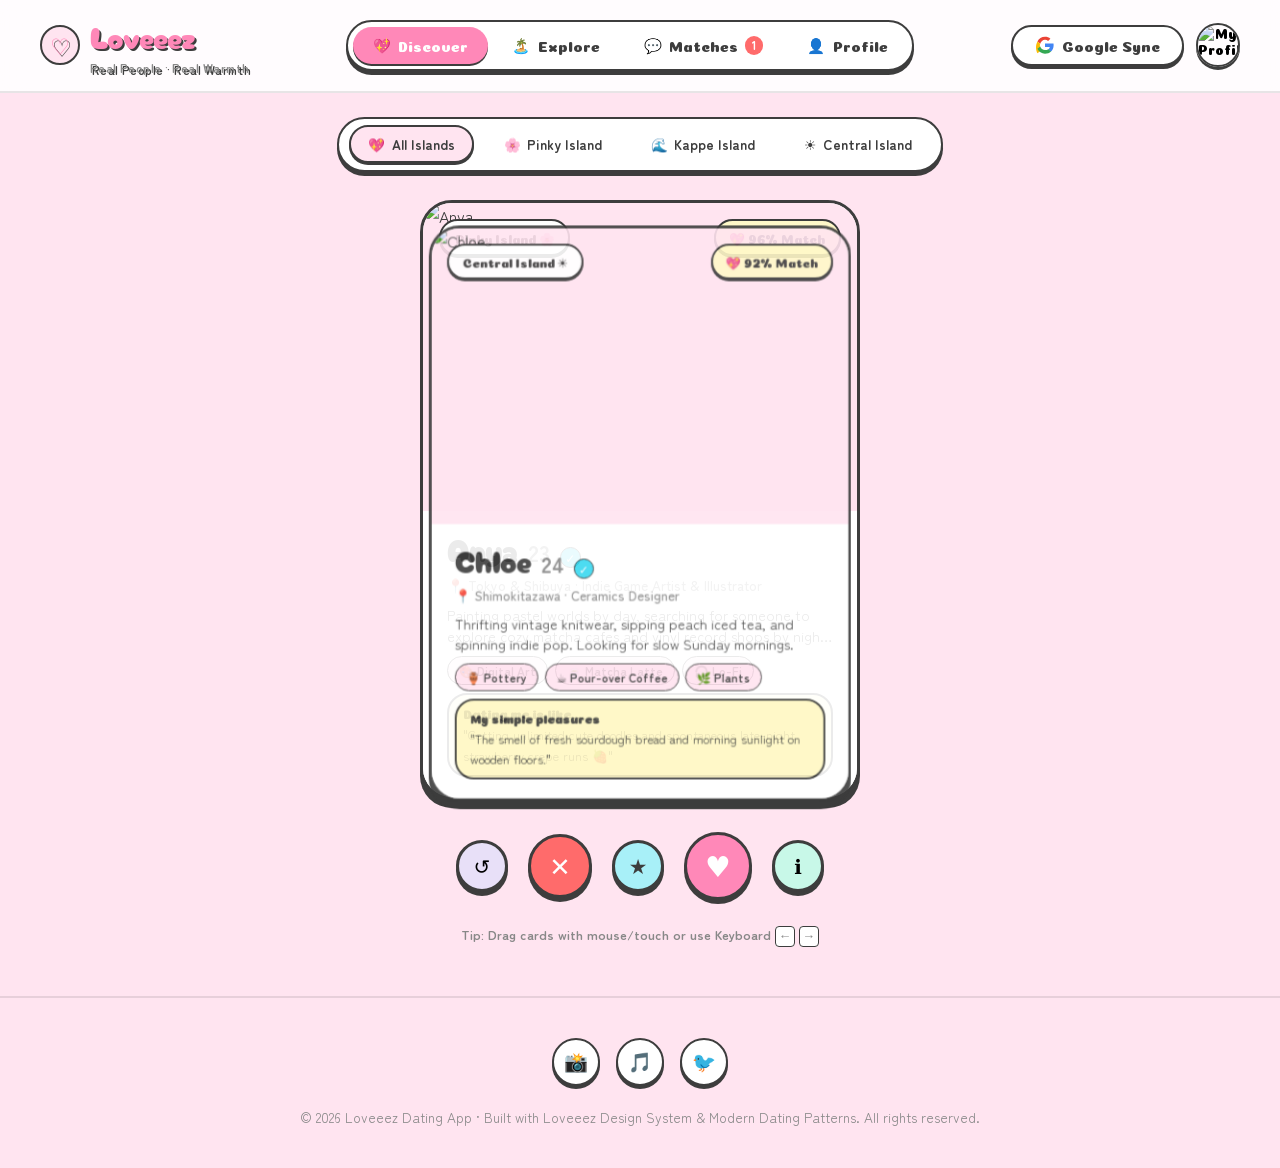
==== index.html @ cc859af3 "feat: implement Loveeez dating application with swipe deck, island vibes, chat, and Google auth" ====
<!DOCTYPE html>
<html lang="en">
<head>
  <meta charset="UTF-8">
  <meta name="viewport" content="width=device-width, initial-scale=1.0">
  <meta name="description" content="Loveeez Dating — Soft, rounded visual world for meaningful, safe, and playful dating connections.">
  <title>Loveeez Dating — Real People. Meaningful Connections.</title>

  <!-- Google Fonts: Cherry Bomb One, Coiny, Zen Maru Gothic -->
  <link rel="preconnect" href="https://fonts.googleapis.com">
  <link rel="preconnect" href="https://fonts.gstatic.com" crossorigin>
  <link href="https://fonts.googleapis.com/css2?family=Cherry+Bomb+One&family=Coiny&family=Zen+Maru+Gothic:wght@400;500;700;900&display=swap" rel="stylesheet">

  <!-- Core Loveeez Design System Stylesheet -->
  <link rel="stylesheet" href="app.css">
  <link rel="icon" href="data:image/svg+xml,<svg xmlns=%22http://www.w3.org/2000/svg%22 viewBox=%220 0 100 100%22><text y=%22.9em%22 font-size=%2290%22>💖</text></svg>">
</head>
<body>

  <!-- ========================================================================
       TOP APPLICATION HEADER
       ======================================================================== -->
  <header class="app-header">
    <div class="header-container">
      
      <!-- Brand Logo -->
      <a href="#discover" class="brand-badge" id="brandLogo">
        <span class="brand-mark">♡</span>
        <div>
          <span>Loveeez</span>
          <div class="brand-subtitle">Real People · Real Warmth</div>
        </div>
      </a>

      <!-- Navigation Tabs -->
      <nav class="nav-tabs" aria-label="Main Navigation">
        <button class="nav-tab-btn active" data-tab-target="discover" type="button">
          <span>💖</span>
          <span>Discover</span>
        </button>
        <button class="nav-tab-btn" data-tab-target="explore" type="button">
          <span>🏝️</span>
          <span>Explore</span>
        </button>
        <button class="nav-tab-btn" data-tab-target="chats" type="button">
          <span>💬</span>
          <span>Matches</span>
          <span class="tab-badge" id="matchesBadge" style="display: none;">1</span>
        </button>
        <button class="nav-tab-btn" data-tab-target="profile" type="button">
          <span>👤</span>
          <span>Profile</span>
        </button>
      </nav>

      <!-- Right Header Actions -->
      <div class="header-actions">
        <button class="pill-btn pill-white" id="headerGoogleBtn" type="button">
          <svg width="18" height="18" viewBox="0 0 24 24">
            <path fill="#EA4335" d="M12 5c1.6 0 3 .6 4.1 1.6l3.1-3.1C17.3 1.7 14.8 1 12 1 7.5 1 3.7 3.6 1.9 7.3l3.7 2.9C6.5 7.4 9 5 12 5z"/>
            <path fill="#4285F4" d="M23.5 12.3c0-.8-.1-1.6-.2-2.3H12v4.5h6.5c-.3 1.5-1.1 2.8-2.4 3.7l3.7 2.9c2.2-2 3.7-5 3.7-8.8z"/>
            <path fill="#FBBC05" d="M5.6 14.8c-.2-.7-.4-1.5-.4-2.3s.1-1.6.4-2.3L1.9 7.3C.7 9.7 0 12.3 0 15.2s.7 5.5 1.9 7.9l3.7-2.9z"/>
            <path fill="#34A853" d="M12 23.5c3.2 0 6-1.1 8-3l-3.7-2.9c-1.1.7-2.5 1.2-4.3 1.2-3 0-5.5-2-6.4-4.8L1.9 17c1.8 3.6 5.6 6.5 10.1 6.5z"/>
          </svg>
          <span>Google Sync</span>
        </button>

        <button class="user-avatar-btn" id="userAvatarBtn" title="My Profile" type="button">
          <img id="headerUserAvatar" src="https://images.unsplash.com/photo-1535713875002-d1d0cf377fde?auto=format&fit=crop&w=200&h=200&q=80" alt="My Profile">
        </button>
      </div>

    </div>
  </header>

  <!-- ========================================================================
       MAIN APP SHELL
       ======================================================================== -->
  <main class="app-container">

    <!-- TAB 1: DISCOVER / CARD SWIPE VIEW -->
    <section class="tab-pane active" id="discoverTab">
      <div class="deck-view">
        
        <!-- Island Vibe Filter Pills -->
        <div class="island-filter-bar" id="islandFilterBar">
          <!-- Populated by app.js -->
        </div>

        <!-- 3D Swiping Deck Arena -->
        <div class="deck-stage" id="deckStage">
          <!-- Populated by app.js -->
        </div>

        <!-- Deck Action Controls (Tinder / Bumble pattern) -->
        <div class="deck-controls">
          <button class="action-circle-btn btn-rewind" id="btnRewind" title="Rewind last card (ArrowDown)" type="button">↺</button>
          <button class="action-circle-btn btn-pass" id="btnPass" title="Pass / Nope (ArrowLeft)" type="button">✕</button>
          <button class="action-circle-btn btn-superlike" id="btnSuperlike" title="Super Like (ArrowUp)" type="button">★</button>
          <button class="action-circle-btn btn-like" id="btnLike" title="Like (ArrowRight)" type="button">♥</button>
          <button class="action-circle-btn btn-info" id="btnInfo" title="View Profile Details (Space)" type="button">ℹ️</button>
        </div>

        <!-- Shortcut Tip -->
        <div style="font-size: 0.8rem; font-weight: 700; color: var(--muted-ink); margin-top: 0.25rem;">
          Tip: Drag cards with mouse/touch or use Keyboard <kbd style="background:var(--canvas); border:1px solid var(--ink); border-radius:4px; padding:2px 5px;">←</kbd> <kbd style="background:var(--canvas); border:1px solid var(--ink); border-radius:4px; padding:2px 5px;">→</kbd>
        </div>

      </div>
    </section>

    <!-- TAB 2: EXPLORE ISLANDS & LOVEZZ DIAGRAM -->
    <section class="tab-pane" id="exploreTab">
      <div class="explore-view">
        
        <!-- Hero Introduction Panel -->
        <div class="explore-hero-panel">
          <h2>Discover the Loveeez Islands 🌸</h2>
          <p>Each island gathers personalities with shared rhythms, aesthetics, and relationship intentions. Find the vibe that speaks to your heart!</p>
        </div>

        <!-- Islands 3-Column Grid -->
        <div class="islands-grid">
          
          <!-- Pinky Island -->
          <article class="island-card card-pinky">
            <div>
              <div class="island-card-header">
                <h3>Pinky Island 🌸</h3>
                <span class="pill-btn pill-primary" style="padding:0.25rem 0.75rem; font-size:0.75rem;">Romantic</span>
              </div>
              <p style="margin-top:0.75rem;">A confectionery dreamland for sweet, artistic dreamers who cherish slow coffee, delicate illustrations, and thoughtful love letters.</p>
              
              <div class="island-avatar-row">
                <img src="https://images.unsplash.com/photo-1534528741775-53994a69daeb?auto=format&fit=crop&w=200&h=200&q=80" alt="Anya">
                <img src="https://images.unsplash.com/photo-1544005313-94ddf0286df2?auto=format&fit=crop&w=200&h=200&q=80" alt="Maya">
              </div>
            </div>
            <button class="pill-btn pill-primary" onclick="window.loveeezApp.activeFilter='pinky'; window.loveeezApp.switchTab('discover');" type="button">
              Explore Pinky Vibe →
            </button>
          </article>

          <!-- Kappe Island -->
          <article class="island-card card-kappe">
            <div>
              <div class="island-card-header">
                <h3>Kappe Island 🌊</h3>
                <span class="pill-btn pill-secondary" style="padding:0.25rem 0.75rem; font-size:0.75rem;">Energetic</span>
              </div>
              <p style="margin-top:0.75rem;">The lively coastal hub for spirited adventures, midnight Mario Kart battles, neon city strolls, and spontaneous spicy ramen dates.</p>
              
              <div class="island-avatar-row">
                <img src="https://images.unsplash.com/photo-1529626455594-4ff0802cfb7e?auto=format&fit=crop&w=200&h=200&q=80" alt="Rin">
                <img src="https://images.unsplash.com/photo-1517841905240-472988babdf9?auto=format&fit=crop&w=200&h=200&q=80" alt="Yuna">
              </div>
            </div>
            <button class="pill-btn pill-secondary" onclick="window.loveeezApp.activeFilter='kappe'; window.loveeezApp.switchTab('discover');" type="button">
              Explore Kappe Vibe →
            </button>
          </article>

          <!-- Central Island -->
          <article class="island-card card-central">
            <div>
              <div class="island-card-header">
                <h3>Central Island ☀️</h3>
                <span class="pill-btn pill-coral" style="padding:0.25rem 0.75rem; font-size:0.75rem;">Thoughtful</span>
              </div>
              <p style="margin-top:0.75rem;">A warm, grounded sanctuary for deep listeners, ceramic artists, bakery explorers, and lovers of quiet weekend sunshine.</p>
              
              <div class="island-avatar-row">
                <img src="https://images.unsplash.com/photo-1524504388940-b1c1722653e1?auto=format&fit=crop&w=200&h=200&q=80" alt="Chloe">
                <img src="https://images.unsplash.com/photo-1502823403499-6ccfcf4fb453?auto=format&fit=crop&w=200&h=200&q=80" alt="Sora">
              </div>
            </div>
            <button class="pill-btn pill-coral" onclick="window.loveeezApp.activeFilter='central'; window.loveeezApp.switchTab('discover');" type="button">
              Explore Central Vibe →
            </button>
          </article>

        </div>

        <!-- Loveeez Character Relationship Diagram -->
        <div class="relationship-panel">
          <h3>The Connection Diagram 💕</h3>
          <p class="relationship-subtitle">See how different personalities align across shared passions and romantic affinities</p>

          <div class="diagram-web">
            
            <div class="diagram-node" style="background: var(--surface-pink);">
              <img src="https://images.unsplash.com/photo-1534528741775-53994a69daeb?auto=format&fit=crop&w=200&h=200&q=80" alt="Anya">
              <h4>Anya</h4>
              <p style="font-size:0.8rem; color:var(--muted-ink);">Digital Artist</p>
              <div class="diagram-speech">"Let's sketch together in a cafe ☕"</div>
            </div>

            <div class="diagram-node" style="background: var(--surface-cyan);">
              <img src="https://images.unsplash.com/photo-1529626455594-4ff0802cfb7e?auto=format&fit=crop&w=200&h=200&q=80" alt="Rin">
              <h4>Rin</h4>
              <p style="font-size:0.8rem; color:var(--muted-ink);">Arcade Queen</p>
              <div class="diagram-speech">"Bet you can't beat my score! 🏎️"</div>
            </div>

            <div class="diagram-node" style="background: var(--surface-yellow);">
              <img src="https://images.unsplash.com/photo-1524504388940-b1c1722653e1?auto=format&fit=crop&w=200&h=200&q=80" alt="Chloe">
              <h4>Chloe</h4>
              <p style="font-size:0.8rem; color:var(--muted-ink);">Ceramics Maker</p>
              <div class="diagram-speech">"Slow mornings and good records 🍞"</div>
            </div>

          </div>
        </div>

      </div>
    </section>

    <!-- TAB 3: MATCHES & REAL-TIME CHAT -->
    <section class="tab-pane" id="chatsTab">
      <div class="chat-view">
        
        <!-- Left Matches & Threads Sidebar -->
        <aside class="chat-sidebar">
          <div class="sidebar-header">
            <h3>Connections 💕</h3>
          </div>

          <!-- New Matches Row -->
          <div class="new-matches-scroll" id="newMatchesRow">
            <!-- Populated by app.js -->
          </div>

          <!-- Active Threads List -->
          <div class="chat-threads" id="chatThreadsList">
            <!-- Populated by app.js -->
          </div>
        </aside>

        <!-- Right Chat Conversation Pane -->
        <div class="chat-pane" id="chatPane">
          
          <div class="chat-header">
            <div class="chat-partner">
              <img id="chatPartnerAvatar" src="https://images.unsplash.com/photo-1534528741775-53994a69daeb?auto=format&fit=crop&w=200&h=200&q=80" alt="Partner">
              <div>
                <div class="chat-partner-name" id="chatPartnerName">Anya</div>
                <div class="chat-partner-status">● Active Now</div>
              </div>
            </div>
            <button class="pill-btn pill-white" onclick="window.loveeezApp.showCurrentCardDetails();" style="padding:0.4rem 0.9rem; font-size:0.8rem;" type="button">
              View Profile
            </button>
          </div>

          <!-- Messages Stream -->
          <div class="chat-messages" id="chatMessagesArea">
            <!-- Populated by app.js -->
          </div>

          <!-- Icebreaker Quick Chips -->
          <div class="icebreaker-drawer" id="icebreakerDrawer">
            <!-- Populated by app.js -->
          </div>

          <!-- Input Controls -->
          <div class="chat-input-bar">
            <input type="text" class="chat-input" id="chatInput" placeholder="Type a sweet message or pick an icebreaker...">
            <button class="chat-send-btn" id="chatSendBtn" title="Send message" type="button">➤</button>
          </div>

        </div>

      </div>
    </section>

    <!-- TAB 4: USER PROFILE & SETTINGS -->
    <section class="tab-pane" id="profileTab">
      <div class="profile-view">
        
        <div class="profile-view-header">
          <div class="profile-avatar-large">
            <img id="profileAvatarImg" src="https://images.unsplash.com/photo-1535713875002-d1d0cf377fde?auto=format&fit=crop&w=200&h=200&q=80" alt="User">
          </div>
          <div>
            <h2 class="profile-name-large" id="profileDisplayName">Armaan Yadav</h2>
            <div style="font-size:0.9rem; color:var(--muted-ink);" id="profileDisplayEmail">armaan123009@gmail.com</div>
            <div style="margin-top:0.5rem; display:inline-flex; align-items:center; gap:0.4rem; background:var(--surface-cyan); border:1.5px solid var(--ink); border-radius:9999px; padding:0.2rem 0.75rem; font-size:0.75rem; font-weight:700;">
              ✓ Verified Account
            </div>
          </div>
        </div>

        <hr style="border:0; border-top:2px solid var(--border-ink);">

        <div class="form-group">
          <label for="profileBioInput">About Me</label>
          <textarea class="form-input" id="profileBioInput" rows="3"></textarea>
        </div>

        <div class="form-group">
          <label for="profileCityInput">Current City</label>
          <input type="text" class="form-input" id="profileCityInput">
        </div>

        <div class="form-group">
          <label>Discovery Radius: <span id="distVal" style="color:var(--accent-pink);">25 km</span></label>
          <input type="range" min="5" max="100" value="25" oninput="document.getElementById('distVal').textContent = this.value + ' km';">
        </div>

        <div class="form-group">
          <label>Your Dating Vibe Island</label>
          <div style="display:flex; gap:0.5rem; flex-wrap:wrap; margin-top:0.25rem;">
            <button class="pill-btn pill-primary" type="button">🌸 Pinky Island</button>
            <button class="pill-btn pill-white" type="button">🌊 Kappe Island</button>
            <button class="pill-btn pill-white" type="button">☀️ Central Island</button>
          </div>
        </div>

        <button class="pill-btn pill-primary" id="saveProfileBtn" style="margin-top:1rem; padding:0.8rem;" type="button">
          Save Profile Changes ✨
        </button>

      </div>
    </section>

  </main>

  <!-- ========================================================================
       MODALS
       ======================================================================== -->

  <!-- 1. Match Celebration Modal -->
  <div class="modal-overlay" id="matchModal">
    <div class="modal-card">
      <button class="modal-close" data-close-modal type="button">✕</button>
      
      <div class="match-modal-content">
        <div class="match-header-text">It's a Match! 🎉</div>
        <p style="color:var(--muted-ink); font-weight:700;">You and <span id="matchPartnerName" style="color:var(--ink);">Anya</span> liked each other!</p>

        <div class="match-avatars-duo">
          <img id="matchUserAvatar" src="https://images.unsplash.com/photo-1535713875002-d1d0cf377fde?auto=format&fit=crop&w=200&h=200&q=80" alt="Me">
          <span class="match-heart-pulse">💖</span>
          <img id="matchPartnerAvatar" src="https://images.unsplash.com/photo-1534528741775-53994a69daeb?auto=format&fit=crop&w=200&h=200&q=80" alt="Partner">
        </div>

        <div style="display:flex; flex-direction:column; gap:0.75rem; width:100%; margin-top:1rem;">
          <button class="pill-btn pill-primary" id="matchChatBtn" type="button">
            Send an Icebreaker 💬
          </button>
          <button class="pill-btn pill-white" id="matchKeepBtn" type="button">
            Keep Swiping
          </button>
        </div>
      </div>
    </div>
  </div>

  <!-- 2. Google Sign-In Simulation Modal -->
  <div class="modal-overlay" id="googleModal">
    <div class="modal-card">
      <button class="modal-close" data-close-modal type="button">✕</button>

      <div class="google-auth-card">
        <svg width="48" height="48" viewBox="0 0 24 24">
          <path fill="#EA4335" d="M12 5c1.6 0 3 .6 4.1 1.6l3.1-3.1C17.3 1.7 14.8 1 12 1 7.5 1 3.7 3.6 1.9 7.3l3.7 2.9C6.5 7.4 9 5 12 5z"/>
          <path fill="#4285F4" d="M23.5 12.3c0-.8-.1-1.6-.2-2.3H12v4.5h6.5c-.3 1.5-1.1 2.8-2.4 3.7l3.7 2.9c2.2-2 3.7-5 3.7-8.8z"/>
          <path fill="#FBBC05" d="M5.6 14.8c-.2-.7-.4-1.5-.4-2.3s.1-1.6.4-2.3L1.9 7.3C.7 9.7 0 12.3 0 15.2s.7 5.5 1.9 7.9l3.7-2.9z"/>
          <path fill="#34A853" d="M12 23.5c3.2 0 6-1.1 8-3l-3.7-2.9c-1.1.7-2.5 1.2-4.3 1.2-3 0-5.5-2-6.4-4.8L1.9 17c1.8 3.6 5.6 6.5 10.1 6.5z"/>
        </svg>

        <h3>Sign in with Google</h3>
        <p style="color:var(--muted-ink); font-size:0.95rem;">Authenticate seamlessly to sync your verified profile, photos, and match chats across devices.</p>

        <div style="background:var(--surface-pink); padding:1rem; border-radius:1rem; border:2px solid var(--ink); width:100%; text-align:left; font-size:0.85rem; margin-top:0.5rem;">
          <div><strong>Signed in Account:</strong></div>
          <div style="color:var(--ink); font-weight:700; margin-top:0.2rem;">armaan123009@gmail.com</div>
          <div style="color:var(--muted-ink);">Armaan Yadav · Google ID Connected</div>
        </div>

        <button class="google-btn" id="googleSignInBtn" style="margin-top:0.75rem;" type="button">
          <span>Authorize Google Profile</span>
        </button>
      </div>
    </div>
  </div>

  <!-- 3. Profile Details Modal -->
  <div class="modal-overlay" id="profileModal">
    <div class="modal-card" style="max-width:550px; max-height:90vh; overflow-y:auto;">
      <button class="modal-close" data-close-modal type="button">✕</button>
      <div id="profileModalBody">
        <!-- Populated dynamically -->
      </div>
    </div>
  </div>

  <!-- ========================================================================
       FOOTER
       ======================================================================== -->
  <footer class="app-footer">
    <div class="footer-social-row">
      <a href="#instagram" class="social-circle" aria-label="Instagram">📸</a>
      <a href="#tiktok" class="social-circle" aria-label="TikTok">🎵</a>
      <a href="#twitter" class="social-circle" aria-label="X / Twitter">🐦</a>
    </div>
    <p class="footer-copy">
      © 2026 Loveeez Dating App · Built with Loveeez Design System &amp; Modern Dating Patterns. All rights reserved.
    </p>
  </footer>

  <!-- Application Module Script -->
  <script type="module" src="app.js"></script>
</body>
</html>
---- app.css ----
/* ==========================================================================
   LOVEEEZ DATING APPLICATION - DESIGN SYSTEM STYLESHEET
   Based on Loveeez Character Property & Modern Dating App Patterns (Tinder/Bumble)
   ========================================================================== */

@import url('https://fonts.googleapis.com/css2?family=Cherry+Bomb+One&family=Coiny&family=Zen+Maru+Gothic:wght@400;500;700;900&display=swap');

:root {
  /* Loveeez Color Palette Tokens */
  --ink: #3D3D3D;
  --canvas: #FFFFFF;
  --surface-pink: #FFE4F0;
  --surface-cyan: #A8F0F8;
  --surface-mint: #C8F8E8;
  --surface-yellow: #FFF8C8;
  --surface-lavender: #E8E0F8;
  --accent-pink: #FF88B8;
  --accent-cyan: #38D8F0;
  --accent-coral: #FF6B6B;
  --muted-ink: #888888;
  --border-ink: rgba(61, 61, 61, 0.12);

  /* Typography Font Families */
  --font-display: 'Cherry Bomb One', cursive, system-ui;
  --font-label: 'Coiny', cursive, system-ui;
  --font-body: 'Zen Maru Gothic', sans-serif, system-ui;

  /* Sizing and Radii */
  --radius-panel: 2rem;
  --radius-card: 1.5rem;
  --radius-pill: 9999px;
  --radius-bubble: 1.25rem;

  /* Transitions */
  --ease-spring: cubic-bezier(0.34, 1.56, 0.64, 1);
  --ease-smooth: cubic-bezier(0.16, 1, 0.3, 1);
}

/* ==========================================================================
   BASE & RESET
   ========================================================================== */
*, *::before, *::after {
  box-sizing: border-box;
  margin: 0;
  padding: 0;
}

body {
  font-family: var(--font-body);
  background: var(--surface-pink);
  color: var(--ink);
  line-height: 1.7;
  -webkit-font-smoothing: antialiased;
  min-height: 100vh;
  display: flex;
  flex-direction: column;
  overflow-x: hidden;
}

a {
  color: inherit;
  text-decoration: none;
}

button {
  font-family: var(--font-label);
  cursor: pointer;
  border: none;
  background: none;
  outline: none;
  transition: transform 0.18s var(--ease-spring), box-shadow 0.18s ease;
}

button:active {
  transform: scale(0.96);
}

img {
  max-width: 100%;
  display: block;
  user-select: none;
  -webkit-user-drag: none;
}

/* ==========================================================================
   TOP APPLICATION BAR
   ========================================================================== */
.app-header {
  position: sticky;
  top: 0;
  z-index: 100;
  background: rgba(255, 255, 255, 0.88);
  backdrop-filter: blur(14px);
  -webkit-backdrop-filter: blur(14px);
  border-bottom: 2px solid var(--border-ink);
  padding: 0.75rem 1.5rem;
}

.header-container {
  max-width: 1200px;
  margin: 0 auto;
  display: flex;
  align-items: center;
  justify-content: space-between;
  gap: 1rem;
}

.brand-badge {
  display: flex;
  align-items: center;
  gap: 0.6rem;
  font-family: var(--font-display);
  font-size: 1.85rem;
  color: var(--accent-pink);
  text-shadow: 2px 2px 0 var(--ink);
  user-select: none;
}

.brand-mark {
  display: inline-flex;
  align-items: center;
  justify-content: center;
  width: 2.5rem;
  height: 2.5rem;
  background: var(--surface-pink);
  border: 2px solid var(--ink);
  border-radius: 50%;
  font-size: 1.4rem;
  animation: floatOrb 3s ease-in-out infinite alternate;
}

@keyframes floatOrb {
  0% { transform: translateY(0); }
  100% { transform: translateY(-4px); }
}

.brand-subtitle {
  font-family: var(--font-body);
  font-size: 0.75rem;
  font-weight: 700;
  color: var(--muted-ink);
  letter-spacing: 0.04em;
  margin-top: -4px;
}

/* Main Navigation Pills */
.nav-tabs {
  display: flex;
  background: var(--canvas);
  border: 2px solid var(--ink);
  border-radius: var(--radius-pill);
  padding: 0.3rem;
  gap: 0.25rem;
  box-shadow: 0 4px 0 var(--ink);
}

.nav-tab-btn {
  display: flex;
  align-items: center;
  gap: 0.45rem;
  padding: 0.55rem 1.25rem;
  border-radius: var(--radius-pill);
  font-family: var(--font-label);
  font-size: 0.9rem;
  color: var(--ink);
  transition: all 0.2s var(--ease-spring);
}

.nav-tab-btn.active {
  background: var(--accent-pink);
  color: var(--canvas);
  box-shadow: 0 2px 0 var(--ink);
}

.tab-badge {
  background: var(--accent-coral);
  color: var(--canvas);
  font-size: 0.7rem;
  border-radius: var(--radius-pill);
  padding: 0.1rem 0.45rem;
  font-family: var(--font-body);
  font-weight: 900;
}

/* Right Header Controls */
.header-actions {
  display: flex;
  align-items: center;
  gap: 0.75rem;
}

.pill-btn {
  display: inline-flex;
  align-items: center;
  justify-content: center;
  gap: 0.5rem;
  padding: 0.6rem 1.4rem;
  border-radius: var(--radius-pill);
  font-family: var(--font-label);
  font-size: 0.9rem;
  border: 2px solid var(--ink);
  box-shadow: 0 3px 0 var(--ink);
  transition: transform 0.15s ease, box-shadow 0.15s ease;
}

.pill-btn:hover {
  transform: translateY(-2px);
  box-shadow: 0 5px 0 var(--ink);
}

.pill-btn:active {
  transform: translateY(2px);
  box-shadow: 0 1px 0 var(--ink);
}

.pill-primary {
  background: var(--accent-pink);
  color: var(--canvas);
}

.pill-secondary {
  background: var(--surface-cyan);
  color: var(--ink);
}

.pill-coral {
  background: var(--accent-coral);
  color: var(--canvas);
}

.pill-white {
  background: var(--canvas);
  color: var(--ink);
}

.user-avatar-btn {
  width: 2.75rem;
  height: 2.75rem;
  border-radius: 50%;
  border: 2px solid var(--ink);
  overflow: hidden;
  box-shadow: 0 3px 0 var(--ink);
}

.user-avatar-btn img {
  width: 100%;
  height: 100%;
  object-fit: cover;
}

/* ==========================================================================
   APP SHELL & LAYOUT CONTAINERS
   ========================================================================== */
.app-container {
  max-width: 1100px;
  width: 100%;
  margin: 1.5rem auto 3rem;
  padding: 0 1rem;
  flex: 1;
}

/* Tab Sections */
.tab-pane {
  display: none;
  animation: fadeIn 0.3s ease;
}

.tab-pane.active {
  display: block;
}

@keyframes fadeIn {
  from { opacity: 0; transform: translateY(6px); }
  to { opacity: 1; transform: translateY(0); }
}

/* ==========================================================================
   SWIPE DECK / DISCOVER VIEW (TINDER/BUMBLE PATTERN)
   ========================================================================== */
.deck-view {
  display: flex;
  flex-direction: column;
  align-items: center;
  gap: 1.25rem;
}

/* Island Category Filter Bar */
.island-filter-bar {
  display: flex;
  gap: 0.6rem;
  flex-wrap: wrap;
  justify-content: center;
  background: var(--canvas);
  border: 2px solid var(--ink);
  border-radius: var(--radius-pill);
  padding: 0.4rem 0.6rem;
  box-shadow: 0 4px 0 var(--ink);
}

.filter-pill {
  display: flex;
  align-items: center;
  gap: 0.4rem;
  padding: 0.45rem 1.1rem;
  border-radius: var(--radius-pill);
  font-family: var(--font-body);
  font-size: 0.85rem;
  font-weight: 700;
  border: 2px solid transparent;
  color: var(--ink);
}

.filter-pill.active {
  border-color: var(--ink);
  background: var(--surface-pink);
  box-shadow: 0 2px 0 var(--ink);
}

/* Main Card Arena */
.deck-stage {
  position: relative;
  width: 100%;
  max-width: 440px;
  height: 600px;
  perspective: 1000px;
  margin-top: 0.5rem;
}

/* Individual Swipe Cards */
.swipe-card {
  position: absolute;
  top: 0;
  left: 0;
  width: 100%;
  height: 100%;
  border-radius: var(--radius-panel);
  background: var(--canvas);
  border: 3px solid var(--ink);
  box-shadow: 0 8px 0 var(--ink);
  overflow: hidden;
  cursor: grab;
  user-select: none;
  touch-action: pan-y;
  display: flex;
  flex-direction: column;
  transition: transform 0.25s var(--ease-smooth), opacity 0.2s ease;
  will-change: transform;
}

.swipe-card:active {
  cursor: grabbing;
}

.swipe-card.is-second {
  transform: scale(0.96) translateY(14px);
  z-index: 1;
  pointer-events: none;
  opacity: 0.9;
}

.swipe-card.is-third {
  transform: scale(0.92) translateY(28px);
  z-index: 0;
  pointer-events: none;
  opacity: 0.7;
}

/* Card Visual Media */
.card-media {
  position: relative;
  height: 65%;
  width: 100%;
  background: var(--surface-pink);
  overflow: hidden;
}

.card-media img {
  width: 100%;
  height: 100%;
  object-fit: cover;
  pointer-events: none;
}

/* Island Badge on Card */
.card-island-badge {
  position: absolute;
  top: 1rem;
  left: 1rem;
  background: var(--canvas);
  border: 2px solid var(--ink);
  border-radius: var(--radius-pill);
  padding: 0.35rem 0.85rem;
  font-family: var(--font-label);
  font-size: 0.8rem;
  box-shadow: 0 2px 0 var(--ink);
  z-index: 2;
}

/* Compatibility Heart Pill */
.card-compat-badge {
  position: absolute;
  top: 1rem;
  right: 1rem;
  background: var(--surface-yellow);
  border: 2px solid var(--ink);
  border-radius: var(--radius-pill);
  padding: 0.35rem 0.85rem;
  font-family: var(--font-label);
  font-size: 0.8rem;
  box-shadow: 0 2px 0 var(--ink);
  z-index: 2;
  display: flex;
  align-items: center;
  gap: 0.3rem;
}

/* LIKE / NOPE / SUPER STAMPS */
.card-stamp {
  position: absolute;
  top: 2.5rem;
  padding: 0.4rem 1.25rem;
  font-family: var(--font-display);
  font-size: 2.2rem;
  border-radius: 1rem;
  border: 4px solid;
  text-shadow: 1px 1px 0 var(--ink);
  opacity: 0;
  pointer-events: none;
  z-index: 10;
  transition: opacity 0.1s ease;
}

.stamp-like {
  right: 1.5rem;
  color: #10B981;
  border-color: #10B981;
  transform: rotate(14deg);
}

.stamp-nope {
  left: 1.5rem;
  color: var(--accent-coral);
  border-color: var(--accent-coral);
  transform: rotate(-14deg);
}

.stamp-super {
  top: 40%;
  left: 50%;
  transform: translate(-50%, -50%) rotate(0deg);
  color: #38BDF8;
  border-color: #38BDF8;
  background: rgba(255, 255, 255, 0.95);
}

/* Card Content Details */
.card-details {
  flex: 1;
  padding: 1.25rem 1.5rem;
  display: flex;
  flex-direction: column;
  justify-content: space-between;
  background: var(--canvas);
}

.card-title-row {
  display: flex;
  align-items: baseline;
  justify-content: space-between;
}

.card-name {
  font-family: var(--font-display);
  font-size: 2rem;
  line-height: 1.1;
  color: var(--ink);
}

.card-age {
  font-family: var(--font-body);
  font-weight: 700;
  font-size: 1.4rem;
  color: var(--muted-ink);
  margin-left: 0.4rem;
}

.verified-icon {
  display: inline-flex;
  align-items: center;
  justify-content: center;
  width: 1.3rem;
  height: 1.3rem;
  background: var(--accent-cyan);
  color: var(--canvas);
  border-radius: 50%;
  border: 1.5px solid var(--ink);
  font-size: 0.75rem;
  font-weight: 900;
  margin-left: 0.35rem;
  vertical-align: middle;
}

.card-subtitle {
  font-size: 0.85rem;
  color: var(--muted-ink);
  font-weight: 500;
  margin-top: 0.2rem;
}

.card-bio {
  font-size: 0.9rem;
  line-height: 1.45;
  color: var(--ink);
  margin-top: 0.5rem;
  display: -webkit-box;
  -webkit-line-clamp: 2;
  -webkit-box-orient: vertical;
  overflow: hidden;
}

/* Interest Tags */
.card-tags {
  display: flex;
  flex-wrap: wrap;
  gap: 0.4rem;
  margin-top: 0.6rem;
}

.interest-tag {
  background: var(--surface-pink);
  border: 1.5px solid var(--ink);
  border-radius: var(--radius-pill);
  padding: 0.2rem 0.7rem;
  font-size: 0.75rem;
  font-weight: 700;
}

/* Prompt Preview Snippet */
.card-prompt-bubble {
  background: var(--surface-yellow);
  border: 2px solid var(--ink);
  border-radius: var(--radius-bubble);
  padding: 0.5rem 0.85rem;
  margin-top: 0.5rem;
  font-size: 0.8rem;
  position: relative;
}

.card-prompt-bubble strong {
  display: block;
  font-family: var(--font-label);
  font-size: 0.75rem;
  color: var(--ink);
}

/* Deck Action Controls */
.deck-controls {
  display: flex;
  align-items: center;
  justify-content: center;
  gap: 1.25rem;
  margin-top: 0.75rem;
}

.action-circle-btn {
  display: flex;
  align-items: center;
  justify-content: center;
  border-radius: 50%;
  border: 3px solid var(--ink);
  box-shadow: 0 4px 0 var(--ink);
  transition: transform 0.15s var(--ease-spring), box-shadow 0.15s ease;
}

.action-circle-btn:hover {
  transform: translateY(-3px) scale(1.08);
  box-shadow: 0 6px 0 var(--ink);
}

.action-circle-btn:active {
  transform: translateY(2px) scale(0.96);
  box-shadow: 0 1px 0 var(--ink);
}

.btn-rewind {
  width: 3.25rem;
  height: 3.25rem;
  background: var(--surface-lavender);
  font-size: 1.25rem;
}

.btn-pass {
  width: 4rem;
  height: 4rem;
  background: var(--accent-coral);
  color: var(--canvas);
  font-size: 1.6rem;
}

.btn-superlike {
  width: 3.25rem;
  height: 3.25rem;
  background: var(--surface-cyan);
  color: var(--ink);
  font-size: 1.3rem;
}

.btn-like {
  width: 4.25rem;
  height: 4.25rem;
  background: var(--accent-pink);
  color: var(--canvas);
  font-size: 1.8rem;
}

.btn-info {
  width: 3.25rem;
  height: 3.25rem;
  background: var(--surface-mint);
  font-size: 1.25rem;
}

/* Empty Deck State */
.deck-empty {
  display: flex;
  flex-direction: column;
  align-items: center;
  justify-content: center;
  height: 100%;
  background: var(--canvas);
  border: 3px solid var(--ink);
  border-radius: var(--radius-panel);
  box-shadow: 0 8px 0 var(--ink);
  padding: 2.5rem;
  text-align: center;
  gap: 1rem;
}

.empty-blob {
  font-size: 4.5rem;
  animation: bounceOrb 1.5s infinite alternate;
}

@keyframes bounceOrb {
  0% { transform: scale(1); }
  100% { transform: scale(1.15) rotate(4deg); }
}

.deck-empty h3 {
  font-family: var(--font-display);
  font-size: 2rem;
  color: var(--ink);
}

.deck-empty p {
  color: var(--muted-ink);
  font-size: 0.95rem;
  max-width: 280px;
}

/* ==========================================================================
   EXPLORE & LOVEEEZ ISLANDS / CHARACTER RELATIONSHIPS
   ========================================================================== */
.explore-view {
  display: flex;
  flex-direction: column;
  gap: 2.5rem;
}

.explore-hero-panel {
  background: var(--surface-cyan);
  border: 3px solid var(--ink);
  border-radius: var(--radius-panel);
  box-shadow: 0 8px 0 var(--ink);
  padding: 3rem 2rem;
  text-align: center;
  position: relative;
  overflow: hidden;
}

.explore-hero-panel h2 {
  font-family: var(--font-display);
  font-size: 3rem;
  color: var(--ink);
  line-height: 1.15;
}

.explore-hero-panel p {
  font-size: 1.1rem;
  max-width: 600px;
  margin: 0.75rem auto 0;
  color: var(--ink);
}

/* Islands 3-Column Grid */
.islands-grid {
  display: grid;
  grid-template-columns: repeat(auto-fit, minmax(300px, 1fr));
  gap: 1.5rem;
}

.island-card {
  border: 3px solid var(--ink);
  border-radius: var(--radius-card);
  padding: 2rem;
  box-shadow: 0 6px 0 var(--ink);
  display: flex;
  flex-direction: column;
  justify-content: space-between;
  gap: 1.25rem;
  transition: transform 0.2s var(--ease-spring);
}

.island-card:hover {
  transform: translateY(-5px);
  box-shadow: 0 10px 0 var(--ink);
}

.card-pinky { background: var(--surface-pink); }
.card-kappe { background: var(--surface-cyan); }
.card-central { background: var(--surface-yellow); }

.island-card-header {
  display: flex;
  align-items: center;
  justify-content: space-between;
}

.island-card-header h3 {
  font-family: var(--font-display);
  font-size: 2rem;
  color: var(--ink);
}

.island-avatar-row {
  display: flex;
  align-items: center;
  margin-top: 0.5rem;
}

.island-avatar-row img {
  width: 2.5rem;
  height: 2.5rem;
  border-radius: 50%;
  border: 2px solid var(--ink);
  margin-left: -0.6rem;
  object-fit: cover;
}

.island-avatar-row img:first-child {
  margin-left: 0;
}

/* Character Relationship Diagram Section */
.relationship-panel {
  background: var(--canvas);
  border: 3px solid var(--ink);
  border-radius: var(--radius-panel);
  box-shadow: 0 8px 0 var(--ink);
  padding: 2.5rem;
}

.relationship-panel h3 {
  font-family: var(--font-display);
  font-size: 2.2rem;
  text-align: center;
  margin-bottom: 0.5rem;
}

.relationship-subtitle {
  text-align: center;
  color: var(--muted-ink);
  margin-bottom: 2rem;
}

.diagram-web {
  display: flex;
  flex-wrap: wrap;
  justify-content: center;
  gap: 1.5rem;
  position: relative;
}

.diagram-node {
  background: var(--surface-lavender);
  border: 2px solid var(--ink);
  border-radius: var(--radius-card);
  padding: 1.25rem;
  width: 240px;
  box-shadow: 0 4px 0 var(--ink);
  display: flex;
  flex-direction: column;
  align-items: center;
  text-align: center;
  gap: 0.5rem;
}

.diagram-node img {
  width: 4rem;
  height: 4rem;
  border-radius: 50%;
  border: 2px solid var(--ink);
  object-fit: cover;
}

.diagram-node h4 {
  font-family: var(--font-display);
  font-size: 1.4rem;
}

.diagram-speech {
  background: var(--canvas);
  border: 2px solid var(--ink);
  border-radius: var(--radius-bubble);
  padding: 0.4rem 0.8rem;
  font-size: 0.75rem;
  font-weight: 700;
  position: relative;
  margin-top: 0.25rem;
}

.diagram-speech::after {
  content: "";
  position: absolute;
  top: -6px;
  left: 50%;
  transform: translateX(-50%);
  border-width: 0 6px 6px 6px;
  border-style: solid;
  border-color: transparent transparent var(--ink) transparent;
}

/* ==========================================================================
   MATCHES & REAL-TIME CHAT
   ========================================================================== */
.chat-view {
  display: grid;
  grid-template-columns: 320px 1fr;
  background: var(--canvas);
  border: 3px solid var(--ink);
  border-radius: var(--radius-panel);
  box-shadow: 0 8px 0 var(--ink);
  height: 650px;
  overflow: hidden;
}

/* Left Sidebar: Matches list */
.chat-sidebar {
  border-right: 2px solid var(--border-ink);
  display: flex;
  flex-direction: column;
  background: #FFFDFE;
}

.sidebar-header {
  padding: 1.25rem;
  border-bottom: 2px solid var(--border-ink);
}

.sidebar-header h3 {
  font-family: var(--font-display);
  font-size: 1.6rem;
  color: var(--ink);
}

/* Recent Matches Horizontal Scroll */
.new-matches-scroll {
  display: flex;
  gap: 0.8rem;
  padding: 1rem 1.25rem;
  overflow-x: auto;
  border-bottom: 2px solid var(--border-ink);
  background: var(--surface-pink);
}

.new-match-avatar {
  display: flex;
  flex-direction: column;
  align-items: center;
  cursor: pointer;
  flex-shrink: 0;
}

.new-match-avatar img {
  width: 3.5rem;
  height: 3.5rem;
  border-radius: 50%;
  border: 2px solid var(--ink);
  box-shadow: 0 2px 0 var(--ink);
  object-fit: cover;
  transition: transform 0.15s ease;
}

.new-match-avatar:hover img {
  transform: scale(1.08);
}

.new-match-name {
  font-size: 0.75rem;
  font-weight: 700;
  margin-top: 0.3rem;
  color: var(--ink);
}

/* Chat Threads List */
.chat-threads {
  flex: 1;
  overflow-y: auto;
  display: flex;
  flex-direction: column;
}

.chat-thread-item {
  display: flex;
  align-items: center;
  gap: 0.85rem;
  padding: 0.9rem 1.25rem;
  border-bottom: 1px solid var(--border-ink);
  cursor: pointer;
  transition: background 0.15s ease;
}

.chat-thread-item:hover {
  background: var(--surface-pink);
}

.chat-thread-item.active {
  background: var(--surface-yellow);
}

.thread-avatar {
  position: relative;
  width: 3rem;
  height: 3rem;
  flex-shrink: 0;
}

.thread-avatar img {
  width: 100%;
  height: 100%;
  border-radius: 50%;
  border: 2px solid var(--ink);
  object-fit: cover;
}

.thread-unread-dot {
  position: absolute;
  bottom: 0;
  right: 0;
  width: 0.75rem;
  height: 0.75rem;
  background: var(--accent-coral);
  border: 2px solid var(--canvas);
  border-radius: 50%;
}

.thread-info {
  flex: 1;
  min-width: 0;
}

.thread-top {
  display: flex;
  justify-content: space-between;
  align-items: baseline;
}

.thread-name {
  font-family: var(--font-label);
  font-size: 0.95rem;
  color: var(--ink);
}

.thread-time {
  font-size: 0.7rem;
  color: var(--muted-ink);
}

.thread-preview {
  font-size: 0.8rem;
  color: var(--muted-ink);
  white-space: nowrap;
  overflow: hidden;
  text-overflow: ellipsis;
  margin-top: 0.1rem;
}

/* Right Chat Conversation Pane */
.chat-pane {
  display: flex;
  flex-direction: column;
  height: 100%;
  background: var(--canvas);
}

.chat-header {
  display: flex;
  align-items: center;
  justify-content: space-between;
  padding: 1rem 1.5rem;
  border-bottom: 2px solid var(--border-ink);
  background: var(--surface-pink);
}

.chat-partner {
  display: flex;
  align-items: center;
  gap: 0.8rem;
}

.chat-partner img {
  width: 2.75rem;
  height: 2.75rem;
  border-radius: 50%;
  border: 2px solid var(--ink);
  object-fit: cover;
}

.chat-partner-name {
  font-family: var(--font-display);
  font-size: 1.5rem;
  line-height: 1.1;
}

.chat-partner-status {
  font-size: 0.75rem;
  color: #059669;
  font-weight: 700;
}

/* Message History Area */
.chat-messages {
  flex: 1;
  padding: 1.5rem;
  overflow-y: auto;
  display: flex;
  flex-direction: column;
  gap: 1rem;
  background: #FFFDFC;
}

.message-bubble {
  max-width: 70%;
  padding: 0.75rem 1.25rem;
  font-size: 0.95rem;
  line-height: 1.5;
  border-radius: var(--radius-bubble);
  border: 2px solid var(--ink);
  position: relative;
  box-shadow: 0 2px 0 var(--ink);
}

.message-bubble.them {
  align-self: flex-start;
  background: var(--canvas);
  border-bottom-left-radius: 0.25rem;
}

.message-bubble.me {
  align-self: flex-end;
  background: var(--surface-cyan);
  border-bottom-right-radius: 0.25rem;
}

.message-time {
  font-size: 0.65rem;
  color: var(--muted-ink);
  margin-top: 0.25rem;
  text-align: right;
}

/* Typing Indicator */
.typing-indicator {
  align-self: flex-start;
  display: flex;
  align-items: center;
  gap: 0.35rem;
  background: var(--canvas);
  border: 2px solid var(--ink);
  border-radius: var(--radius-pill);
  padding: 0.5rem 0.9rem;
}

.typing-dot {
  width: 0.5rem;
  height: 0.5rem;
  background: var(--accent-pink);
  border-radius: 50%;
  animation: typingPulse 1.2s infinite ease-in-out;
}

.typing-dot:nth-child(2) { animation-delay: 0.2s; }
.typing-dot:nth-child(3) { animation-delay: 0.4s; }

@keyframes typingPulse {
  0%, 80%, 100% { transform: scale(0.6); opacity: 0.5; }
  40% { transform: scale(1.1); opacity: 1; }
}

/* Icebreaker Quick Prompts */
.icebreaker-drawer {
  padding: 0.5rem 1rem;
  background: var(--surface-yellow);
  border-top: 2px solid var(--border-ink);
  display: flex;
  gap: 0.5rem;
  overflow-x: auto;
}

.icebreaker-chip {
  background: var(--canvas);
  border: 1.5px solid var(--ink);
  border-radius: var(--radius-pill);
  padding: 0.35rem 0.8rem;
  font-size: 0.75rem;
  font-weight: 700;
  white-space: nowrap;
  cursor: pointer;
  transition: transform 0.15s ease;
}

.icebreaker-chip:hover {
  transform: translateY(-2px);
  background: var(--surface-pink);
}

/* Chat Input Bar */
.chat-input-bar {
  display: flex;
  align-items: center;
  gap: 0.75rem;
  padding: 1rem 1.25rem;
  border-top: 2px solid var(--border-ink);
  background: var(--canvas);
}

.chat-input {
  flex: 1;
  padding: 0.75rem 1.25rem;
  border: 2px solid var(--ink);
  border-radius: var(--radius-pill);
  font-family: var(--font-body);
  font-size: 0.95rem;
  outline: none;
  background: #FAFAFA;
}

.chat-input:focus {
  background: var(--canvas);
  border-color: var(--accent-pink);
}

.chat-send-btn {
  width: 2.75rem;
  height: 2.75rem;
  border-radius: 50%;
  background: var(--accent-pink);
  color: var(--canvas);
  border: 2px solid var(--ink);
  box-shadow: 0 3px 0 var(--ink);
  font-size: 1.1rem;
  display: flex;
  align-items: center;
  justify-content: center;
}

/* ==========================================================================
   USER PROFILE & SETTINGS
   ========================================================================== */
.profile-view {
  max-width: 650px;
  margin: 0 auto;
  background: var(--canvas);
  border: 3px solid var(--ink);
  border-radius: var(--radius-panel);
  box-shadow: 0 8px 0 var(--ink);
  padding: 2.5rem;
  display: flex;
  flex-direction: column;
  gap: 1.5rem;
}

.profile-view-header {
  display: flex;
  align-items: center;
  gap: 1.5rem;
}

.profile-avatar-large {
  position: relative;
  width: 6.5rem;
  height: 6.5rem;
  border-radius: 50%;
  border: 3px solid var(--ink);
  overflow: hidden;
  box-shadow: 0 4px 0 var(--ink);
}

.profile-avatar-large img {
  width: 100%;
  height: 100%;
  object-fit: cover;
}

.profile-name-large {
  font-family: var(--font-display);
  font-size: 2.2rem;
  color: var(--ink);
}

.form-group {
  display: flex;
  flex-direction: column;
  gap: 0.4rem;
}

.form-group label {
  font-family: var(--font-label);
  font-size: 0.9rem;
  color: var(--ink);
}

.form-input {
  padding: 0.75rem 1.1rem;
  border: 2px solid var(--ink);
  border-radius: var(--radius-bubble);
  font-family: var(--font-body);
  font-size: 0.95rem;
  outline: none;
}

.form-input:focus {
  border-color: var(--accent-pink);
}

/* ==========================================================================
   MODALS (MATCH CELEBRATION & GOOGLE AUTH & DETAIL)
   ========================================================================== */
.modal-overlay {
  position: fixed;
  top: 0;
  left: 0;
  width: 100%;
  height: 100%;
  background: rgba(61, 61, 61, 0.65);
  backdrop-filter: blur(6px);
  -webkit-backdrop-filter: blur(6px);
  z-index: 999;
  display: none;
  align-items: center;
  justify-content: center;
  padding: 1rem;
}

.modal-overlay.active {
  display: flex;
}

.modal-card {
  background: var(--canvas);
  border: 3px solid var(--ink);
  border-radius: var(--radius-panel);
  box-shadow: 0 12px 0 var(--ink);
  max-width: 480px;
  width: 100%;
  padding: 2.5rem;
  position: relative;
  text-align: center;
  animation: popIn 0.3s var(--ease-spring);
}

@keyframes popIn {
  from { transform: scale(0.85); opacity: 0; }
  to { transform: scale(1); opacity: 1; }
}

.modal-close {
  position: absolute;
  top: 1rem;
  right: 1.25rem;
  font-size: 1.5rem;
  background: var(--surface-pink);
  border: 2px solid var(--ink);
  border-radius: 50%;
  width: 2.2rem;
  height: 2.2rem;
  display: flex;
  align-items: center;
  justify-content: center;
}

/* Match Celebration Popup */
.match-modal-content {
  display: flex;
  flex-direction: column;
  align-items: center;
  gap: 1.25rem;
}

.match-header-text {
  font-family: var(--font-display);
  font-size: 3rem;
  color: var(--accent-pink);
  text-shadow: 2px 2px 0 var(--ink);
  line-height: 1.1;
}

.match-avatars-duo {
  display: flex;
  align-items: center;
  justify-content: center;
  margin: 1rem 0;
}

.match-avatars-duo img {
  width: 5.5rem;
  height: 5.5rem;
  border-radius: 50%;
  border: 3px solid var(--ink);
  object-fit: cover;
  box-shadow: 0 4px 0 var(--ink);
}

.match-avatars-duo img:first-child {
  transform: rotate(-8deg);
  z-index: 1;
}

.match-avatars-duo img:last-child {
  transform: rotate(8deg);
  margin-left: -1.5rem;
}

.match-heart-pulse {
  position: absolute;
  font-size: 2.5rem;
  z-index: 2;
  animation: pulseHeart 1s infinite alternate;
}

@keyframes pulseHeart {
  0% { transform: scale(1); }
  100% { transform: scale(1.3); }
}

/* Google Sign-In Card */
.google-auth-card {
  display: flex;
  flex-direction: column;
  align-items: center;
  gap: 1rem;
}

.google-auth-card h3 {
  font-family: var(--font-display);
  font-size: 2.2rem;
  color: var(--ink);
}

.google-btn {
  display: inline-flex;
  align-items: center;
  justify-content: center;
  gap: 0.75rem;
  width: 100%;
  max-width: 320px;
  padding: 0.8rem 1.5rem;
  border-radius: var(--radius-pill);
  border: 2px solid var(--ink);
  box-shadow: 0 4px 0 var(--ink);
  background: var(--canvas);
  font-family: var(--font-label);
  font-size: 0.95rem;
  transition: transform 0.15s ease;
}

.google-btn:hover {
  transform: translateY(-2px);
  box-shadow: 0 6px 0 var(--ink);
}

.google-btn svg {
  width: 1.3rem;
  height: 1.3rem;
}

/* ==========================================================================
   FOOTER
   ========================================================================== */
.app-footer {
  background: var(--surface-pink);
  border-top: 2px solid var(--border-ink);
  padding: 2.5rem 1.5rem;
  text-align: center;
  margin-top: auto;
}

.footer-social-row {
  display: flex;
  justify-content: center;
  gap: 1rem;
  margin-bottom: 1.25rem;
}

.social-circle {
  width: 3rem;
  height: 3rem;
  border-radius: 50%;
  background: var(--canvas);
  border: 2px solid var(--ink);
  display: flex;
  align-items: center;
  justify-content: center;
  font-size: 1.2rem;
  box-shadow: 0 3px 0 var(--ink);
  transition: transform 0.15s ease;
}

.social-circle:hover {
  transform: translateY(-3px);
}

.footer-copy {
  font-size: 0.85rem;
  color: var(--muted-ink);
}

/* ==========================================================================
   RESPONSIVE DESIGN (MOBILE & TABLET)
   ========================================================================== */
@media (max-width: 768px) {
  .header-container {
    flex-wrap: wrap;
    justify-content: center;
  }

  .nav-tabs {
    order: 3;
    width: 100%;
    justify-content: space-around;
  }

  .deck-stage {
    height: 540px;
  }

  .chat-view {
    grid-template-columns: 1fr;
    height: 600px;
  }

  .chat-sidebar {
    display: none; /* Can be toggled on mobile */
  }

  .chat-sidebar.mobile-open {
    display: flex;
  }

  .relationship-panel {
    padding: 1.25rem;
  }
}
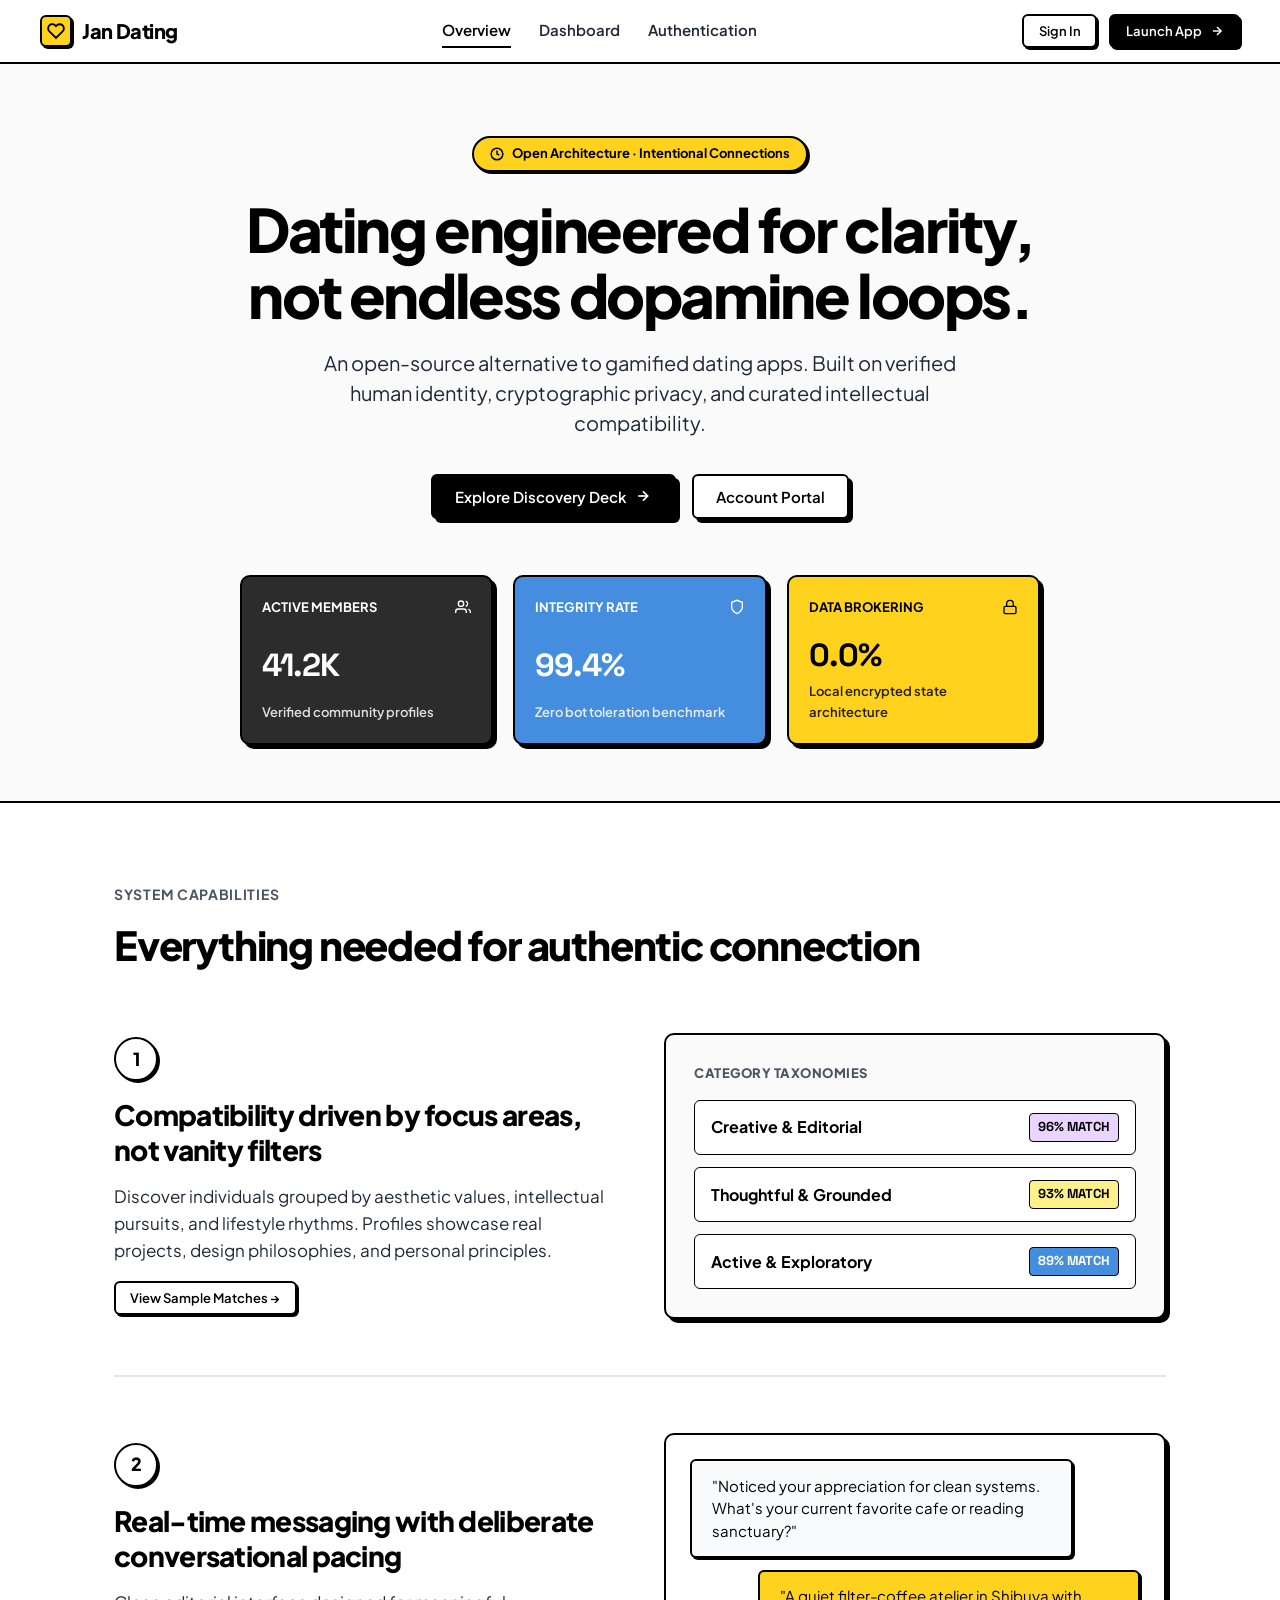
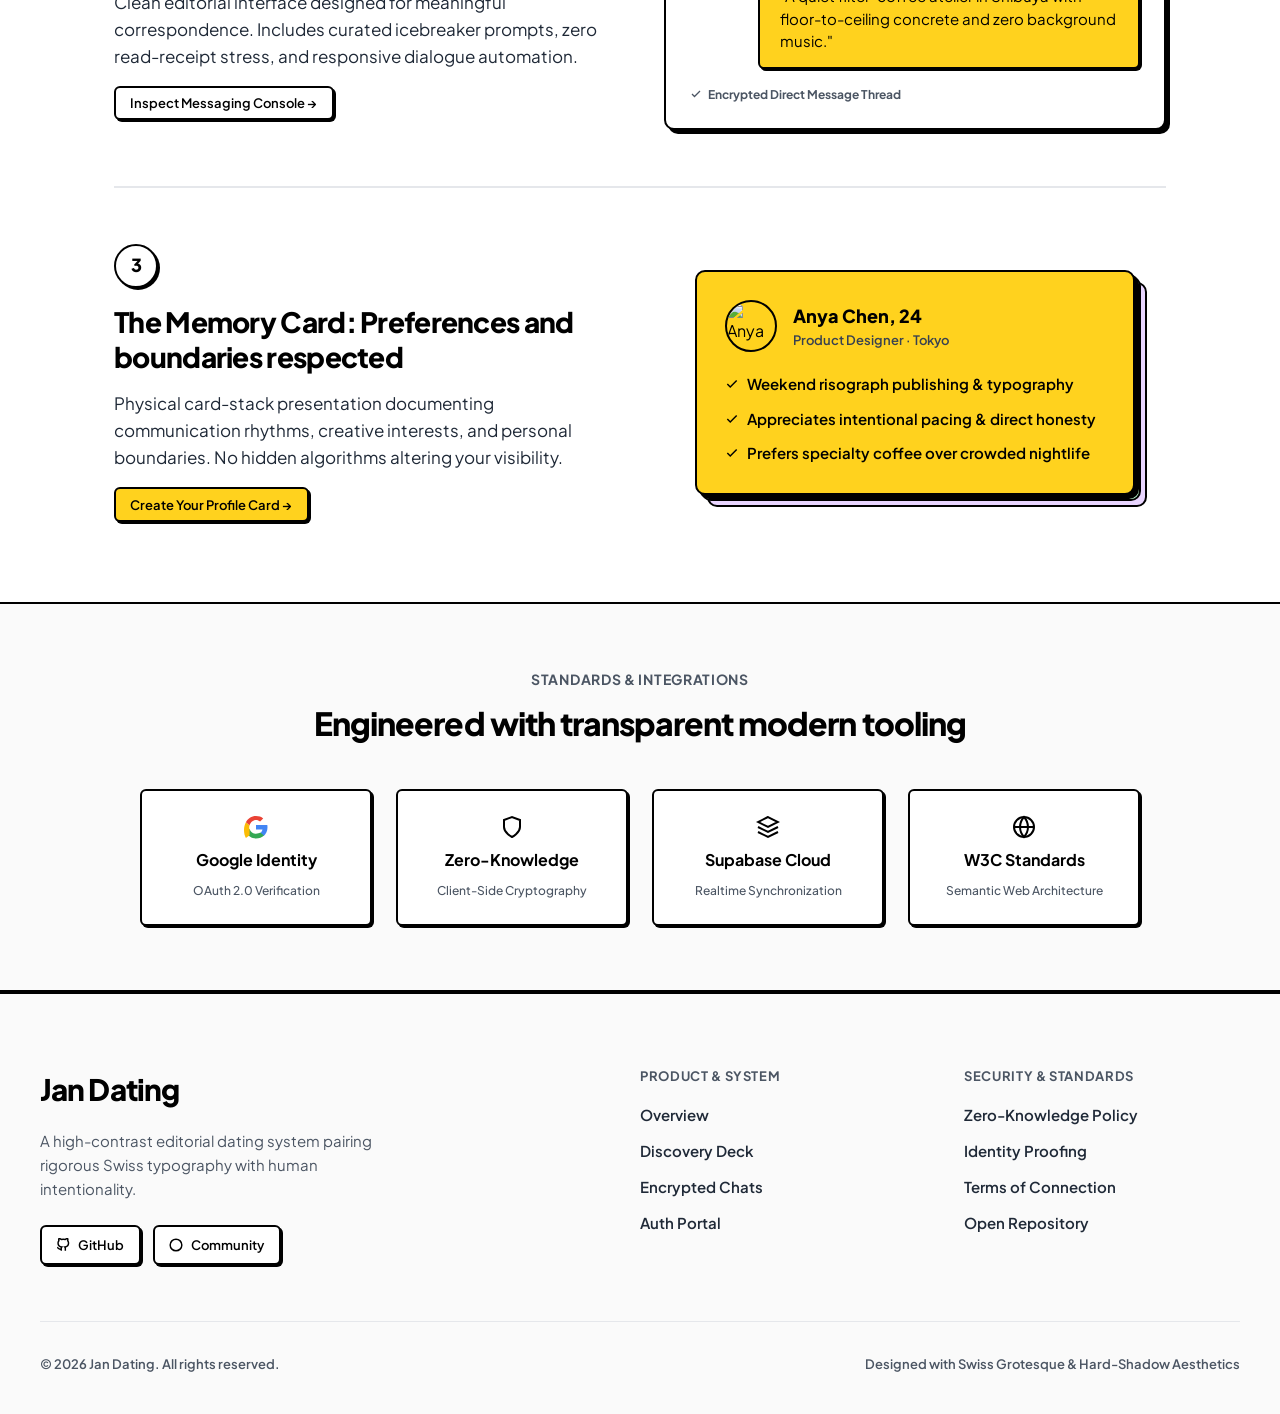
==== commit b34e56ed: "feat: redesign app to Jan.ai design system with Swiss grotesque typography, hard 4px shadows, zero e" ====
--- a/index.html
+++ b/index.html
@@ -3,70 +3,51 @@
 <head>
   <meta charset="UTF-8">
   <meta name="viewport" content="width=device-width, initial-scale=1.0">
-  <meta name="description" content="Loveeez Dating — Soft, rounded visual world for meaningful, safe, and playful dating connections.">
-  <title>Loveeez Dating — Real People. Meaningful Connections.</title>
-
-  <!-- Google Fonts: Cherry Bomb One, Coiny, Zen Maru Gothic -->
+  <meta name="description" content="Jan Dating — High-contrast editorial dating system built on Swiss typography, strict privacy, and verified intentional connections.">
+  <title>Jan Dating — Intentional Connections. Open Architecture.</title>
+
+  <!-- Google Fonts: Plus Jakarta Sans & Space Grotesk -->
   <link rel="preconnect" href="https://fonts.googleapis.com">
   <link rel="preconnect" href="https://fonts.gstatic.com" crossorigin>
-  <link href="https://fonts.googleapis.com/css2?family=Cherry+Bomb+One&family=Coiny&family=Zen+Maru+Gothic:wght@400;500;700;900&display=swap" rel="stylesheet">
-
-  <!-- Core Loveeez Design System Stylesheet -->
+  <link href="https://fonts.googleapis.com/css2?family=Plus+Jakarta+Sans:wght@400;500;600;700;800&family=Space+Grotesk:wght@500;700&display=swap" rel="stylesheet">
+
+  <!-- Core Jan.ai Editorial Stylesheet -->
   <link rel="stylesheet" href="app.css">
-  <link rel="icon" href="data:image/svg+xml,<svg xmlns=%22http://www.w3.org/2000/svg%22 viewBox=%220 0 100 100%22><text y=%22.9em%22 font-size=%2290%22>💖</text></svg>">
+  <link rel="icon" href="data:image/svg+xml,<svg xmlns=%22http://www.w3.org/2000/svg%22 viewBox=%220 0 24 24%22 fill=%22none%22 stroke=%22black%22 stroke-width=%222.5%22><path d=%22M20.84 4.61a5.5 5.5 0 0 0-7.78 0L12 5.67l-1.06-1.06a5.5 5.5 0 0 0-7.78 7.78l1.06 1.06L12 21.23l7.78-7.78 1.06-1.06a5.5 5.5 0 0 0 0-7.78z%22/></svg>">
 </head>
 <body>
 
   <!-- ========================================================================
-       TOP APPLICATION HEADER
+       TOP APPLICATION NAVIGATION BAR (JAN.AI SPECIFICATION)
        ======================================================================== -->
-  <header class="app-header">
-    <div class="header-container">
+  <header class="site-nav">
+    <div class="nav-container">
       
       <!-- Brand Logo -->
-      <a href="#discover" class="brand-badge" id="brandLogo">
-        <span class="brand-mark">♡</span>
-        <div>
-          <span>Loveeez</span>
-          <div class="brand-subtitle">Real People · Real Warmth</div>
-        </div>
+      <a href="#home" class="nav-brand" data-route="home">
+        <div class="brand-icon-box">
+          <svg width="18" height="18" viewBox="0 0 24 24" fill="none" stroke="currentColor" stroke-width="2.5">
+            <path d="M20.84 4.61a5.5 5.5 0 0 0-7.78 0L12 5.67l-1.06-1.06a5.5 5.5 0 0 0-7.78 7.78l1.06 1.06L12 21.23l7.78-7.78 1.06-1.06a5.5 5.5 0 0 0 0-7.78z"/>
+          </svg>
+        </div>
+        <span>Jan Dating</span>
       </a>
 
-      <!-- Navigation Tabs -->
-      <nav class="nav-tabs" aria-label="Main Navigation">
-        <button class="nav-tab-btn active" data-tab-target="discover" type="button">
-          <span>💖</span>
-          <span>Discover</span>
+      <!-- Primary View Switcher Navigation -->
+      <nav class="nav-links" aria-label="Main Navigation">
+        <a href="#home" class="nav-link active" data-route="home">Overview</a>
+        <a href="#dashboard" class="nav-link" data-route="dashboard">Dashboard</a>
+        <a href="#login" class="nav-link" data-route="login">Authentication</a>
+      </nav>
+
+      <!-- Action Triggers -->
+      <div class="nav-actions">
+        <button class="btn btn-secondary btn-sm" data-route="login" type="button">
+          Sign In
         </button>
-        <button class="nav-tab-btn" data-tab-target="explore" type="button">
-          <span>🏝️</span>
-          <span>Explore</span>
-        </button>
-        <button class="nav-tab-btn" data-tab-target="chats" type="button">
-          <span>💬</span>
-          <span>Matches</span>
-          <span class="tab-badge" id="matchesBadge" style="display: none;">1</span>
-        </button>
-        <button class="nav-tab-btn" data-tab-target="profile" type="button">
-          <span>👤</span>
-          <span>Profile</span>
-        </button>
-      </nav>
-
-      <!-- Right Header Actions -->
-      <div class="header-actions">
-        <button class="pill-btn pill-white" id="headerGoogleBtn" type="button">
-          <svg width="18" height="18" viewBox="0 0 24 24">
-            <path fill="#EA4335" d="M12 5c1.6 0 3 .6 4.1 1.6l3.1-3.1C17.3 1.7 14.8 1 12 1 7.5 1 3.7 3.6 1.9 7.3l3.7 2.9C6.5 7.4 9 5 12 5z"/>
-            <path fill="#4285F4" d="M23.5 12.3c0-.8-.1-1.6-.2-2.3H12v4.5h6.5c-.3 1.5-1.1 2.8-2.4 3.7l3.7 2.9c2.2-2 3.7-5 3.7-8.8z"/>
-            <path fill="#FBBC05" d="M5.6 14.8c-.2-.7-.4-1.5-.4-2.3s.1-1.6.4-2.3L1.9 7.3C.7 9.7 0 12.3 0 15.2s.7 5.5 1.9 7.9l3.7-2.9z"/>
-            <path fill="#34A853" d="M12 23.5c3.2 0 6-1.1 8-3l-3.7-2.9c-1.1.7-2.5 1.2-4.3 1.2-3 0-5.5-2-6.4-4.8L1.9 17c1.8 3.6 5.6 6.5 10.1 6.5z"/>
-          </svg>
-          <span>Google Sync</span>
-        </button>
-
-        <button class="user-avatar-btn" id="userAvatarBtn" title="My Profile" type="button">
-          <img id="headerUserAvatar" src="https://images.unsplash.com/photo-1535713875002-d1d0cf377fde?auto=format&fit=crop&w=200&h=200&q=80" alt="My Profile">
+        <button class="btn btn-primary btn-sm" data-route="dashboard" type="button">
+          <span>Launch App</span>
+          <svg width="14" height="14" viewBox="0 0 24 24" fill="none" stroke="currentColor" stroke-width="2.5"><line x1="5" y1="12" x2="19" y2="12"></line><polyline points="12 5 19 12 12 19"></polyline></svg>
         </button>
       </div>
 
@@ -74,342 +55,573 @@
   </header>
 
   <!-- ========================================================================
-       MAIN APP SHELL
+       1. LANDING / HOME VIEW (JAN.AI MARKETING SPECIFICATION)
        ======================================================================== -->
-  <main class="app-container">
-
-    <!-- TAB 1: DISCOVER / CARD SWIPE VIEW -->
-    <section class="tab-pane active" id="discoverTab">
-      <div class="deck-view">
+  <main class="view-section active" id="viewHome">
+    
+    <!-- Hero Section with Swiss Typography and Statistics -->
+    <section class="home-hero">
+      <div class="hero-content">
         
-        <!-- Island Vibe Filter Pills -->
-        <div class="island-filter-bar" id="islandFilterBar">
-          <!-- Populated by app.js -->
-        </div>
-
-        <!-- 3D Swiping Deck Arena -->
-        <div class="deck-stage" id="deckStage">
-          <!-- Populated by app.js -->
-        </div>
-
-        <!-- Deck Action Controls (Tinder / Bumble pattern) -->
-        <div class="deck-controls">
-          <button class="action-circle-btn btn-rewind" id="btnRewind" title="Rewind last card (ArrowDown)" type="button">↺</button>
-          <button class="action-circle-btn btn-pass" id="btnPass" title="Pass / Nope (ArrowLeft)" type="button">✕</button>
-          <button class="action-circle-btn btn-superlike" id="btnSuperlike" title="Super Like (ArrowUp)" type="button">★</button>
-          <button class="action-circle-btn btn-like" id="btnLike" title="Like (ArrowRight)" type="button">♥</button>
-          <button class="action-circle-btn btn-info" id="btnInfo" title="View Profile Details (Space)" type="button">ℹ️</button>
-        </div>
-
-        <!-- Shortcut Tip -->
-        <div style="font-size: 0.8rem; font-weight: 700; color: var(--muted-ink); margin-top: 0.25rem;">
-          Tip: Drag cards with mouse/touch or use Keyboard <kbd style="background:var(--canvas); border:1px solid var(--ink); border-radius:4px; padding:2px 5px;">←</kbd> <kbd style="background:var(--canvas); border:1px solid var(--ink); border-radius:4px; padding:2px 5px;">→</kbd>
+        <div class="hero-pill-badge">
+          <svg width="14" height="14" viewBox="0 0 24 24" fill="none" stroke="currentColor" stroke-width="2.5"><circle cx="12" cy="12" r="10"></circle><polyline points="12 6 12 12 16 14"></polyline></svg>
+          <span>Open Architecture · Intentional Connections</span>
+        </div>
+
+        <h1 class="hero-headline">
+          Dating engineered for clarity,<br>not endless dopamine loops.
+        </h1>
+
+        <p class="hero-subhead">
+          An open-source alternative to gamified dating apps. Built on verified human identity, cryptographic privacy, and curated intellectual compatibility.
+        </p>
+
+        <div class="hero-buttons">
+          <button class="btn btn-primary" data-route="dashboard" type="button">
+            <span>Explore Discovery Deck</span>
+            <svg width="16" height="16" viewBox="0 0 24 24" fill="none" stroke="currentColor" stroke-width="2.5"><line x1="5" y1="12" x2="19" y2="12"></line><polyline points="12 5 19 12 12 19"></polyline></svg>
+          </button>
+          <button class="btn btn-secondary" data-route="login" type="button">
+            <span>Account Portal</span>
+          </button>
+        </div>
+
+        <!-- 3 Platform Stat Cards (Jan.ai signature component) -->
+        <div class="hero-stats-grid">
+          
+          <div class="stat-card card-dark">
+            <div class="stat-top">
+              <span>ACTIVE MEMBERS</span>
+              <svg width="16" height="16" viewBox="0 0 24 24" fill="none" stroke="currentColor" stroke-width="2"><path d="M17 21v-2a4 4 0 0 0-4-4H5a4 4 0 0 0-4 4v2"></path><circle cx="9" cy="7" r="4"></circle><path d="M23 21v-2a4 4 0 0 0-3-3.87"></path><path d="M16 3.13a4 4 0 0 1 0 7.75"></path></svg>
+            </div>
+            <div class="stat-value">41.2K</div>
+            <div class="stat-label">Verified community profiles</div>
+          </div>
+
+          <div class="stat-card card-blue">
+            <div class="stat-top">
+              <span>INTEGRITY RATE</span>
+              <svg width="16" height="16" viewBox="0 0 24 24" fill="none" stroke="currentColor" stroke-width="2"><path d="M12 22s8-4 8-10V5l-8-3-8 3v7c0 6 8 10 8 10z"></path></svg>
+            </div>
+            <div class="stat-value">99.4%</div>
+            <div class="stat-label">Zero bot toleration benchmark</div>
+          </div>
+
+          <div class="stat-card card-yellow">
+            <div class="stat-top">
+              <span>DATA BROKERING</span>
+              <svg width="16" height="16" viewBox="0 0 24 24" fill="none" stroke="currentColor" stroke-width="2"><rect x="3" y="11" width="18" height="11" rx="2" ry="2"></rect><path d="M7 11V7a5 5 0 0 1 10 0v4"></path></svg>
+            </div>
+            <div class="stat-value">0.0%</div>
+            <div class="stat-label">Local encrypted state architecture</div>
+          </div>
+
         </div>
 
       </div>
     </section>
 
-    <!-- TAB 2: EXPLORE ISLANDS & LOVEZZ DIAGRAM -->
-    <section class="tab-pane" id="exploreTab">
-      <div class="explore-view">
+    <!-- Feature Enumeration (Circled Numbers: 1, 2, 3) -->
+    <section class="home-features">
+      
+      <div class="section-head-wrap">
+        <div class="section-eyebrow">SYSTEM CAPABILITIES</div>
+        <h2 class="section-headline">Everything needed for authentic connection</h2>
+      </div>
+
+      <div class="feature-enumeration">
         
-        <!-- Hero Introduction Panel -->
-        <div class="explore-hero-panel">
-          <h2>Discover the Loveeez Islands 🌸</h2>
-          <p>Each island gathers personalities with shared rhythms, aesthetics, and relationship intentions. Find the vibe that speaks to your heart!</p>
-        </div>
-
-        <!-- Islands 3-Column Grid -->
-        <div class="islands-grid">
+        <!-- Feature 1 -->
+        <article class="feature-row">
+          <div class="feature-left">
+            <div class="circled-number">1</div>
+            <h3 class="feature-title">Compatibility driven by focus areas, not vanity filters</h3>
+            <p class="feature-desc">
+              Discover individuals grouped by aesthetic values, intellectual pursuits, and lifestyle rhythms. Profiles showcase real projects, design philosophies, and personal principles.
+            </p>
+            <div>
+              <button class="btn btn-secondary btn-sm" data-route="dashboard" type="button">
+                View Sample Matches →
+              </button>
+            </div>
+          </div>
+
+          <div style="background:#FAFAFA; border:2px solid var(--ink); border-radius:var(--radius-md); padding:1.75rem; box-shadow:var(--shadow-md);">
+            <div style="font-size:0.8125rem; font-weight:800; letter-spacing:0.04em; text-transform:uppercase; margin-bottom:1rem; color:var(--muted);">Category Taxonomies</div>
+            <div style="display:flex; flex-direction:column; gap:0.75rem;">
+              <div style="display:flex; justify-content:space-between; align-items:center; background:var(--canvas); border:1.5px solid var(--ink); padding:0.75rem 1rem; border-radius:var(--radius-sm); font-weight:700;">
+                <span>Creative &amp; Editorial</span>
+                <span style="font-family:var(--font-mono); font-size:0.8125rem; background:var(--accent-purple); padding:0.2rem 0.5rem; border:1px solid var(--ink); border-radius:4px;">96% MATCH</span>
+              </div>
+              <div style="display:flex; justify-content:space-between; align-items:center; background:var(--canvas); border:1.5px solid var(--ink); padding:0.75rem 1rem; border-radius:var(--radius-sm); font-weight:700;">
+                <span>Thoughtful &amp; Grounded</span>
+                <span style="font-family:var(--font-mono); font-size:0.8125rem; background:var(--accent-cream); padding:0.2rem 0.5rem; border:1px solid var(--ink); border-radius:4px;">93% MATCH</span>
+              </div>
+              <div style="display:flex; justify-content:space-between; align-items:center; background:var(--canvas); border:1.5px solid var(--ink); padding:0.75rem 1rem; border-radius:var(--radius-sm); font-weight:700;">
+                <span>Active &amp; Exploratory</span>
+                <span style="font-family:var(--font-mono); font-size:0.8125rem; background:var(--accent-blue); color:#FFF; padding:0.2rem 0.5rem; border:1px solid var(--ink); border-radius:4px;">89% MATCH</span>
+              </div>
+            </div>
+          </div>
+        </article>
+
+        <!-- Feature 2 -->
+        <article class="feature-row">
+          <div class="feature-left">
+            <div class="circled-number">2</div>
+            <h3 class="feature-title">Real-time messaging with deliberate conversational pacing</h3>
+            <p class="feature-desc">
+              Clean editorial interface designed for meaningful correspondence. Includes curated icebreaker prompts, zero read-receipt stress, and responsive dialogue automation.
+            </p>
+            <div>
+              <button class="btn btn-secondary btn-sm" data-route="dashboard" type="button">
+                Inspect Messaging Console →
+              </button>
+            </div>
+          </div>
+
+          <div style="background:var(--canvas); border:2px solid var(--ink); border-radius:var(--radius-md); padding:1.5rem; box-shadow:var(--shadow-md); display:flex; flex-direction:column; gap:0.75rem;">
+            <div class="editorial-bubble them" style="max-width:85%;">
+              "Noticed your appreciation for clean systems. What's your current favorite cafe or reading sanctuary?"
+            </div>
+            <div class="editorial-bubble me" style="max-width:85%; align-self:flex-end;">
+              "A quiet filter-coffee atelier in Shibuya with floor-to-ceiling concrete and zero background music."
+            </div>
+            <div style="display:inline-flex; align-items:center; gap:0.4rem; font-size:0.75rem; color:var(--muted); font-weight:700; margin-top:0.25rem;">
+              <svg width="12" height="12" viewBox="0 0 24 24" fill="none" stroke="currentColor" stroke-width="2.5"><polyline points="20 6 9 17 4 12"></polyline></svg>
+              <span>Encrypted Direct Message Thread</span>
+            </div>
+          </div>
+        </article>
+
+        <!-- Feature 3: Layered Sticky Note Card (Jan.ai Signature Card) -->
+        <article class="feature-row">
+          <div class="feature-left">
+            <div class="circled-number">3</div>
+            <h3 class="feature-title">The Memory Card: Preferences and boundaries respected</h3>
+            <p class="feature-desc">
+              Physical card-stack presentation documenting communication rhythms, creative interests, and personal boundaries. No hidden algorithms altering your visibility.
+            </p>
+            <div>
+              <button class="btn btn-yellow btn-sm" data-route="login" type="button">
+                Create Your Profile Card →
+              </button>
+            </div>
+          </div>
+
+          <!-- Sticky Note Layered Card Stack -->
+          <div class="sticky-card-stack">
+            <div class="stack-layer layer-purple"></div>
+            <div class="stack-layer layer-green"></div>
+            
+            <div class="sticky-front-card">
+              <div class="sticky-header">
+                <img class="sticky-avatar" src="https://images.unsplash.com/photo-1534528741775-53994a69daeb?auto=format&fit=crop&w=200&h=200&q=80" alt="Anya">
+                <div>
+                  <div class="sticky-name">Anya Chen, 24</div>
+                  <div class="sticky-sub">Product Designer · Tokyo</div>
+                </div>
+              </div>
+
+              <ul class="sticky-bullet-list">
+                <li>
+                  <svg width="14" height="14" viewBox="0 0 24 24" fill="none" stroke="currentColor" stroke-width="2.5"><polyline points="20 6 9 17 4 12"></polyline></svg>
+                  <span>Weekend risograph publishing &amp; typography</span>
+                </li>
+                <li>
+                  <svg width="14" height="14" viewBox="0 0 24 24" fill="none" stroke="currentColor" stroke-width="2.5"><polyline points="20 6 9 17 4 12"></polyline></svg>
+                  <span>Appreciates intentional pacing &amp; direct honesty</span>
+                </li>
+                <li>
+                  <svg width="14" height="14" viewBox="0 0 24 24" fill="none" stroke="currentColor" stroke-width="2.5"><polyline points="20 6 9 17 4 12"></polyline></svg>
+                  <span>Prefers specialty coffee over crowded nightlife</span>
+                </li>
+              </ul>
+            </div>
+          </div>
+        </article>
+
+      </div>
+    </section>
+
+    <!-- Partner Integrations Section -->
+    <section class="ecosystem-section">
+      <div class="ecosystem-container">
+        <div class="section-eyebrow">STANDARDS &amp; INTEGRATIONS</div>
+        <h3 style="font-size:2rem; font-weight:800; letter-spacing:-0.03em;">Engineered with transparent modern tooling</h3>
+
+        <div class="partners-grid">
+          <div class="partner-box">
+            <svg width="24" height="24" viewBox="0 0 24 24">
+              <path fill="#4285F4" d="M23.5 12.3c0-.8-.1-1.6-.2-2.3H12v4.5h6.5c-.3 1.5-1.1 2.8-2.4 3.7l3.7 2.9c2.2-2 3.7-5 3.7-8.8z"/>
+              <path fill="#34A853" d="M12 23.5c3.2 0 6-1.1 8-3l-3.7-2.9c-1.1.7-2.5 1.2-4.3 1.2-3 0-5.5-2-6.4-4.8L1.9 17c1.8 3.6 5.6 6.5 10.1 6.5z"/>
+              <path fill="#FBBC05" d="M5.6 14.8c-.2-.7-.4-1.5-.4-2.3s.1-1.6.4-2.3L1.9 7.3C.7 9.7 0 12.3 0 15.2s.7 5.5 1.9 7.9l3.7-2.9z"/>
+              <path fill="#EA4335" d="M12 5c1.6 0 3 .6 4.1 1.6l3.1-3.1C17.3 1.7 14.8 1 12 1 7.5 1 3.7 3.6 1.9 7.3l3.7 2.9C6.5 7.4 9 5 12 5z"/>
+            </svg>
+            <div>Google Identity</div>
+            <span style="font-size:0.75rem; color:var(--muted); font-weight:500;">OAuth 2.0 Verification</span>
+          </div>
+
+          <div class="partner-box">
+            <svg width="24" height="24" viewBox="0 0 24 24" fill="none" stroke="currentColor" stroke-width="2"><path d="M12 22s8-4 8-10V5l-8-3-8 3v7c0 6 8 10 8 10z"></path></svg>
+            <div>Zero-Knowledge</div>
+            <span style="font-size:0.75rem; color:var(--muted); font-weight:500;">Client-Side Cryptography</span>
+          </div>
+
+          <div class="partner-box">
+            <svg width="24" height="24" viewBox="0 0 24 24" fill="none" stroke="currentColor" stroke-width="2"><polygon points="12 2 2 7 12 12 22 7 12 2"></polygon><polyline points="2 17 12 22 22 17"></polyline><polyline points="2 12 12 17 22 12"></polyline></svg>
+            <div>Supabase Cloud</div>
+            <span style="font-size:0.75rem; color:var(--muted); font-weight:500;">Realtime Synchronization</span>
+          </div>
+
+          <div class="partner-box">
+            <svg width="24" height="24" viewBox="0 0 24 24" fill="none" stroke="currentColor" stroke-width="2"><circle cx="12" cy="12" r="10"></circle><line x1="2" y1="12" x2="22" y2="12"></line><path d="M12 2a15.3 15.3 0 0 1 4 10 15.3 15.3 0 0 1-4 10 15.3 15.3 0 0 1-4-10 15.3 15.3 0 0 1 4-10z"></path></svg>
+            <div>W3C Standards</div>
+            <span style="font-size:0.75rem; color:var(--muted); font-weight:500;">Semantic Web Architecture</span>
+          </div>
+        </div>
+
+      </div>
+    </section>
+
+  </main>
+
+
+  <!-- ========================================================================
+       2. LOGIN & AUTHENTICATION PORTAL VIEW (JAN.AI SPECIFICATION)
+       ======================================================================== -->
+  <main class="view-section" id="viewLogin">
+    <div class="auth-page-container">
+      
+      <div class="auth-card">
+        
+        <div class="auth-card-head">
+          <div style="display:inline-flex; align-items:center; justify-content:center; width:3rem; height:3rem; background:var(--accent-yellow); border:2px solid var(--ink); border-radius:var(--radius-sm); box-shadow:var(--shadow-sm); margin-bottom:1rem;">
+            <svg width="20" height="20" viewBox="0 0 24 24" fill="none" stroke="currentColor" stroke-width="2.5"><rect x="3" y="11" width="18" height="11" rx="2" ry="2"></rect><path d="M7 11V7a5 5 0 0 1 10 0v4"></path></svg>
+          </div>
+          <h2>Authentication Portal</h2>
+          <p>Access your verified matching queue and dialogue history.</p>
+        </div>
+
+        <div class="auth-methods">
           
-          <!-- Pinky Island -->
-          <article class="island-card card-pinky">
+          <!-- Official Google Authentication Trigger -->
+          <button class="google-auth-btn" id="googleAuthBtn" type="button">
+            <svg width="18" height="18" viewBox="0 0 24 24">
+              <path fill="#4285F4" d="M23.5 12.3c0-.8-.1-1.6-.2-2.3H12v4.5h6.5c-.3 1.5-1.1 2.8-2.4 3.7l3.7 2.9c2.2-2 3.7-5 3.7-8.8z"/>
+              <path fill="#34A853" d="M12 23.5c3.2 0 6-1.1 8-3l-3.7-2.9c-1.1.7-2.5 1.2-4.3 1.2-3 0-5.5-2-6.4-4.8L1.9 17c1.8 3.6 5.6 6.5 10.1 6.5z"/>
+              <path fill="#FBBC05" d="M5.6 14.8c-.2-.7-.4-1.5-.4-2.3s.1-1.6.4-2.3L1.9 7.3C.7 9.7 0 12.3 0 15.2s.7 5.5 1.9 7.9l3.7-2.9z"/>
+              <path fill="#EA4335" d="M12 5c1.6 0 3 .6 4.1 1.6l3.1-3.1C17.3 1.7 14.8 1 12 1 7.5 1 3.7 3.6 1.9 7.3l3.7 2.9C6.5 7.4 9 5 12 5z"/>
+            </svg>
+            <span>Continue with Google</span>
+          </button>
+
+          <div class="divider-rule">OR EMAIL AUTHENTICATION</div>
+
+          <div class="auth-form-group">
+            <label class="auth-label" for="authEmailInput">Work or Personal Email</label>
+            <input type="email" class="auth-input" id="authEmailInput" placeholder="armaan123009@gmail.com" value="armaan123009@gmail.com">
+          </div>
+
+          <div class="auth-form-group">
+            <label class="auth-label" for="authPassInput">Passkey or Password</label>
+            <input type="password" class="auth-input" id="authPassInput" placeholder="••••••••••••" value="password123">
+          </div>
+
+          <button class="btn btn-primary" id="guestLoginBtn" style="margin-top:0.5rem;" type="button">
+            <span>Authorize &amp; Launch Dashboard</span>
+            <svg width="14" height="14" viewBox="0 0 24 24" fill="none" stroke="currentColor" stroke-width="2.5"><line x1="5" y1="12" x2="19" y2="12"></line><polyline points="12 5 19 12 12 19"></polyline></svg>
+          </button>
+
+        </div>
+
+      </div>
+
+    </div>
+  </main>
+
+
+  <!-- ========================================================================
+       3. DASHBOARD APPLICATION VIEW (DISCOVER, CHATS, PREFERENCES)
+       ======================================================================== -->
+  <main class="view-section" id="viewDashboard">
+    <div class="dashboard-layout">
+      
+      <!-- Subnavigation Toolbar -->
+      <nav class="dashboard-subnav">
+        
+        <div class="dash-tabs">
+          <button class="dash-tab-btn active" data-dash-tab="discover" type="button">
+            <svg width="16" height="16" viewBox="0 0 24 24" fill="none" stroke="currentColor" stroke-width="2.5"><polygon points="12 2 19 21 12 17 5 21 12 2"></polygon></svg>
+            <span>Discovery Deck</span>
+          </button>
+          
+          <button class="dash-tab-btn" data-dash-tab="chats" type="button">
+            <svg width="16" height="16" viewBox="0 0 24 24" fill="none" stroke="currentColor" stroke-width="2.5"><path d="M21 15a2 2 0 0 1-2 2H7l-4 4V5a2 2 0 0 1 2-2h14a2 2 0 0 1 2 2z"></path></svg>
+            <span>Active Connections</span>
+            <span style="background:var(--accent-coral); color:#FFF; font-size:0.6875rem; font-weight:800; padding:0.1rem 0.45rem; border-radius:4px; font-family:var(--font-mono);" id="dashMatchesBadge">2</span>
+          </button>
+          
+          <button class="dash-tab-btn" data-dash-tab="profile" type="button">
+            <svg width="16" height="16" viewBox="0 0 24 24" fill="none" stroke="currentColor" stroke-width="2.5"><path d="M20 21v-2a4 4 0 0 0-4-4H8a4 4 0 0 0-4 4v2"></path><circle cx="12" cy="7" r="4"></circle></svg>
+            <span>My Settings</span>
+          </button>
+        </div>
+
+        <div style="display:flex; align-items:center; gap:0.5rem; font-size:0.8125rem; font-weight:700;">
+          <span style="color:#059669;">●</span>
+          <span>Verified Session: Armaan Yadav</span>
+        </div>
+
+      </nav>
+
+      <!-- SUBTAB 1: DISCOVERY DECK -->
+      <section class="dash-tab-pane active" id="dashTab_discover">
+        <div class="deck-workspace">
+          
+          <!-- Category Filter Bar -->
+          <div class="category-filter-row" id="categoryFilterRow">
+            <!-- Rendered by app.js -->
+          </div>
+
+          <!-- Jan.ai 3D Card Stack Arena -->
+          <div class="jan-card-arena" id="janCardArena">
+            <!-- Rendered by app.js -->
+          </div>
+
+          <!-- Bottom Action Buttons (Jan.ai Neo-Brutalist Hard Shadow Controls) -->
+          <div class="deck-action-bar">
+            
+            <button class="action-trigger trigger-rewind" id="btnDeckRewind" title="Rewind Last Profile (ArrowDown)" type="button">
+              <svg width="20" height="20" viewBox="0 0 24 24" fill="none" stroke="currentColor" stroke-width="2.5"><polyline points="1 4 1 10 7 10"></polyline><path d="M3.51 15a9 9 0 1 0 2.13-9.36L1 10"></path></svg>
+            </button>
+
+            <button class="action-trigger trigger-reject" id="btnDeckPass" title="Pass / Decline (ArrowLeft)" type="button">
+              <svg width="24" height="24" viewBox="0 0 24 24" fill="none" stroke="currentColor" stroke-width="3"><line x1="18" y1="6" x2="6" y2="18"></line><line x1="6" y1="6" x2="18" y2="18"></line></svg>
+            </button>
+
+            <button class="action-trigger trigger-accept" id="btnDeckLike" title="Connect / Like (ArrowRight)" type="button">
+              <svg width="28" height="28" viewBox="0 0 24 24" fill="currentColor" stroke="currentColor" stroke-width="2"><path d="M20.84 4.61a5.5 5.5 0 0 0-7.78 0L12 5.67l-1.06-1.06a5.5 5.5 0 0 0-7.78 7.78l1.06 1.06L12 21.23l7.78-7.78 1.06-1.06a5.5 5.5 0 0 0 0-7.78z"></path></svg>
+            </button>
+
+            <button class="action-trigger trigger-info" id="btnDeckInfo" title="View Full Details (Space)" type="button">
+              <svg width="20" height="20" viewBox="0 0 24 24" fill="none" stroke="currentColor" stroke-width="2.5"><circle cx="12" cy="12" r="10"></circle><line x1="12" y1="16" x2="12" y2="12"></line><line x1="12" y1="8" x2="12.01" y2="8"></line></svg>
+            </button>
+
+          </div>
+
+          <div style="font-size:0.8125rem; font-weight:700; color:var(--muted); font-family:var(--font-mono);">
+            Key Shortcuts: [←] Pass · [→] Connect · [↓] Rewind · [Space] Inspect Details
+          </div>
+
+        </div>
+      </section>
+
+      <!-- SUBTAB 2: MATCHES & MESSAGING CONSOLE -->
+      <section class="dash-tab-pane" id="dashTab_chats">
+        <div class="chat-workspace-grid">
+          
+          <!-- Left Threads Sidebar -->
+          <aside class="chat-threads-sidebar">
+            <div class="threads-sidebar-header">
+              <h3>Connections</h3>
+              <span style="font-size:0.75rem; font-weight:800; font-family:var(--font-mono); background:var(--accent-yellow); padding:0.2rem 0.5rem; border:1px solid var(--ink); border-radius:4px;">VERIFIED</span>
+            </div>
+
+            <div class="threads-list" id="threadsList">
+              <!-- Rendered by app.js -->
+            </div>
+          </aside>
+
+          <!-- Right Conversation Area -->
+          <div class="chat-conversation-area">
+            
+            <div class="conversation-header">
+              <div class="conversation-partner-meta">
+                <img class="conversation-avatar" id="chatPartnerAvatar" src="https://images.unsplash.com/photo-1534528741775-53994a69daeb?auto=format&fit=crop&w=200&h=200&q=80" alt="Partner">
+                <div>
+                  <div class="conversation-partner-name" id="chatPartnerName">Anya Chen</div>
+                  <div class="conversation-status-indicator">
+                    <span>●</span>
+                    <span>Encrypted Session Active</span>
+                  </div>
+                </div>
+              </div>
+
+              <button class="btn btn-secondary btn-sm" onclick="window.janApp.showCardDetails()" type="button">
+                <span>View Profile</span>
+                <svg width="12" height="12" viewBox="0 0 24 24" fill="none" stroke="currentColor" stroke-width="2.5"><polyline points="9 18 15 12 9 6"></polyline></svg>
+              </button>
+            </div>
+
+            <!-- Messages Stream -->
+            <div class="message-stream-body" id="messageStreamBody">
+              <!-- Rendered by app.js -->
+            </div>
+
+            <!-- Quick Icebreaker Prompts -->
+            <div class="conversation-icebreakers" id="conversationIcebreakers">
+              <!-- Rendered by app.js -->
+            </div>
+
+            <!-- Composer Toolbar -->
+            <div class="message-input-toolbar">
+              <input type="text" class="editorial-input" id="chatInput" placeholder="Write an intentional response or select a prompt above...">
+              <button class="btn btn-primary btn-sm" id="btnSendMessage" type="button">
+                <span>Send</span>
+                <svg width="14" height="14" viewBox="0 0 24 24" fill="none" stroke="currentColor" stroke-width="2.5"><line x1="22" y1="2" x2="11" y2="13"></line><polygon points="22 2 15 22 11 13 2 9 22 2"></polygon></svg>
+              </button>
+            </div>
+
+          </div>
+
+        </div>
+      </section>
+
+      <!-- SUBTAB 3: USER PROFILE & SETTINGS -->
+      <section class="dash-tab-pane" id="dashTab_profile">
+        <div style="max-width:680px; margin:0 auto; background:var(--canvas); border:2px solid var(--ink); border-radius:var(--radius-md); box-shadow:var(--shadow-xl); padding:2.5rem; display:flex; flex-direction:column; gap:1.75rem;">
+          
+          <div style="display:flex; align-items:center; gap:1.5rem;">
+            <img src="https://images.unsplash.com/photo-1535713875002-d1d0cf377fde?auto=format&fit=crop&w=200&h=200&q=80" style="width:5rem; height:5rem; border-radius:50%; border:2px solid var(--ink); box-shadow:var(--shadow-sm);" alt="Armaan">
             <div>
-              <div class="island-card-header">
-                <h3>Pinky Island 🌸</h3>
-                <span class="pill-btn pill-primary" style="padding:0.25rem 0.75rem; font-size:0.75rem;">Romantic</span>
+              <h2 style="font-size:1.75rem; font-weight:800; letter-spacing:-0.03em;">Armaan Yadav</h2>
+              <div style="color:var(--muted); font-size:0.875rem; font-weight:600;">armaan123009@gmail.com · Google Verified</div>
+              <div style="margin-top:0.4rem; display:inline-flex; align-items:center; gap:0.4rem; background:var(--accent-green); border:1.5px solid var(--ink); border-radius:var(--radius-sm); padding:0.15rem 0.6rem; font-size:0.75rem; font-weight:800;">
+                <svg width="12" height="12" viewBox="0 0 24 24" fill="none" stroke="currentColor" stroke-width="3"><polyline points="20 6 9 17 4 12"></polyline></svg>
+                <span>IDENTITY VALIDATED</span>
               </div>
-              <p style="margin-top:0.75rem;">A confectionery dreamland for sweet, artistic dreamers who cherish slow coffee, delicate illustrations, and thoughtful love letters.</p>
-              
-              <div class="island-avatar-row">
-                <img src="https://images.unsplash.com/photo-1534528741775-53994a69daeb?auto=format&fit=crop&w=200&h=200&q=80" alt="Anya">
-                <img src="https://images.unsplash.com/photo-1544005313-94ddf0286df2?auto=format&fit=crop&w=200&h=200&q=80" alt="Maya">
-              </div>
-            </div>
-            <button class="pill-btn pill-primary" onclick="window.loveeezApp.activeFilter='pinky'; window.loveeezApp.switchTab('discover');" type="button">
-              Explore Pinky Vibe →
+            </div>
+          </div>
+
+          <div style="border-top:1px solid var(--border-subtle); padding-top:1.5rem; display:flex; flex-direction:column; gap:1.25rem;">
+            
+            <div class="auth-form-group">
+              <label class="auth-label" for="userSettingName">Display Name</label>
+              <input type="text" class="auth-input" id="userSettingName" value="Armaan Yadav">
+            </div>
+
+            <div class="auth-form-group">
+              <label class="auth-label" for="userSettingCity">Primary Base / City</label>
+              <input type="text" class="auth-input" id="userSettingCity" value="Tokyo">
+            </div>
+
+            <div class="auth-form-group">
+              <label class="auth-label" for="userSettingBio">Biography &amp; Intentions</label>
+              <textarea class="auth-input" id="userSettingBio" rows="3">Focusing on distributed interfaces, editorial typography, and quiet specialty coffee roasters.</textarea>
+            </div>
+
+            <div class="auth-form-group">
+              <label class="auth-label">Discovery Radius: <span id="radiusEcho" style="font-family:var(--font-mono); color:var(--ink);">25 km</span></label>
+              <input type="range" min="5" max="100" value="25" oninput="document.getElementById('radiusEcho').textContent = this.value + ' km';">
+            </div>
+
+            <button class="btn btn-primary" id="btnSaveSettings" style="align-self:flex-start;" type="button">
+              Save Account Configuration
             </button>
-          </article>
-
-          <!-- Kappe Island -->
-          <article class="island-card card-kappe">
-            <div>
-              <div class="island-card-header">
-                <h3>Kappe Island 🌊</h3>
-                <span class="pill-btn pill-secondary" style="padding:0.25rem 0.75rem; font-size:0.75rem;">Energetic</span>
-              </div>
-              <p style="margin-top:0.75rem;">The lively coastal hub for spirited adventures, midnight Mario Kart battles, neon city strolls, and spontaneous spicy ramen dates.</p>
-              
-              <div class="island-avatar-row">
-                <img src="https://images.unsplash.com/photo-1529626455594-4ff0802cfb7e?auto=format&fit=crop&w=200&h=200&q=80" alt="Rin">
-                <img src="https://images.unsplash.com/photo-1517841905240-472988babdf9?auto=format&fit=crop&w=200&h=200&q=80" alt="Yuna">
-              </div>
-            </div>
-            <button class="pill-btn pill-secondary" onclick="window.loveeezApp.activeFilter='kappe'; window.loveeezApp.switchTab('discover');" type="button">
-              Explore Kappe Vibe →
-            </button>
-          </article>
-
-          <!-- Central Island -->
-          <article class="island-card card-central">
-            <div>
-              <div class="island-card-header">
-                <h3>Central Island ☀️</h3>
-                <span class="pill-btn pill-coral" style="padding:0.25rem 0.75rem; font-size:0.75rem;">Thoughtful</span>
-              </div>
-              <p style="margin-top:0.75rem;">A warm, grounded sanctuary for deep listeners, ceramic artists, bakery explorers, and lovers of quiet weekend sunshine.</p>
-              
-              <div class="island-avatar-row">
-                <img src="https://images.unsplash.com/photo-1524504388940-b1c1722653e1?auto=format&fit=crop&w=200&h=200&q=80" alt="Chloe">
-                <img src="https://images.unsplash.com/photo-1502823403499-6ccfcf4fb453?auto=format&fit=crop&w=200&h=200&q=80" alt="Sora">
-              </div>
-            </div>
-            <button class="pill-btn pill-coral" onclick="window.loveeezApp.activeFilter='central'; window.loveeezApp.switchTab('discover');" type="button">
-              Explore Central Vibe →
-            </button>
-          </article>
-
-        </div>
-
-        <!-- Loveeez Character Relationship Diagram -->
-        <div class="relationship-panel">
-          <h3>The Connection Diagram 💕</h3>
-          <p class="relationship-subtitle">See how different personalities align across shared passions and romantic affinities</p>
-
-          <div class="diagram-web">
-            
-            <div class="diagram-node" style="background: var(--surface-pink);">
-              <img src="https://images.unsplash.com/photo-1534528741775-53994a69daeb?auto=format&fit=crop&w=200&h=200&q=80" alt="Anya">
-              <h4>Anya</h4>
-              <p style="font-size:0.8rem; color:var(--muted-ink);">Digital Artist</p>
-              <div class="diagram-speech">"Let's sketch together in a cafe ☕"</div>
-            </div>
-
-            <div class="diagram-node" style="background: var(--surface-cyan);">
-              <img src="https://images.unsplash.com/photo-1529626455594-4ff0802cfb7e?auto=format&fit=crop&w=200&h=200&q=80" alt="Rin">
-              <h4>Rin</h4>
-              <p style="font-size:0.8rem; color:var(--muted-ink);">Arcade Queen</p>
-              <div class="diagram-speech">"Bet you can't beat my score! 🏎️"</div>
-            </div>
-
-            <div class="diagram-node" style="background: var(--surface-yellow);">
-              <img src="https://images.unsplash.com/photo-1524504388940-b1c1722653e1?auto=format&fit=crop&w=200&h=200&q=80" alt="Chloe">
-              <h4>Chloe</h4>
-              <p style="font-size:0.8rem; color:var(--muted-ink);">Ceramics Maker</p>
-              <div class="diagram-speech">"Slow mornings and good records 🍞"</div>
-            </div>
-
-          </div>
-        </div>
-
-      </div>
-    </section>
-
-    <!-- TAB 3: MATCHES & REAL-TIME CHAT -->
-    <section class="tab-pane" id="chatsTab">
-      <div class="chat-view">
-        
-        <!-- Left Matches & Threads Sidebar -->
-        <aside class="chat-sidebar">
-          <div class="sidebar-header">
-            <h3>Connections 💕</h3>
-          </div>
-
-          <!-- New Matches Row -->
-          <div class="new-matches-scroll" id="newMatchesRow">
-            <!-- Populated by app.js -->
-          </div>
-
-          <!-- Active Threads List -->
-          <div class="chat-threads" id="chatThreadsList">
-            <!-- Populated by app.js -->
-          </div>
-        </aside>
-
-        <!-- Right Chat Conversation Pane -->
-        <div class="chat-pane" id="chatPane">
-          
-          <div class="chat-header">
-            <div class="chat-partner">
-              <img id="chatPartnerAvatar" src="https://images.unsplash.com/photo-1534528741775-53994a69daeb?auto=format&fit=crop&w=200&h=200&q=80" alt="Partner">
-              <div>
-                <div class="chat-partner-name" id="chatPartnerName">Anya</div>
-                <div class="chat-partner-status">● Active Now</div>
-              </div>
-            </div>
-            <button class="pill-btn pill-white" onclick="window.loveeezApp.showCurrentCardDetails();" style="padding:0.4rem 0.9rem; font-size:0.8rem;" type="button">
-              View Profile
-            </button>
-          </div>
-
-          <!-- Messages Stream -->
-          <div class="chat-messages" id="chatMessagesArea">
-            <!-- Populated by app.js -->
-          </div>
-
-          <!-- Icebreaker Quick Chips -->
-          <div class="icebreaker-drawer" id="icebreakerDrawer">
-            <!-- Populated by app.js -->
-          </div>
-
-          <!-- Input Controls -->
-          <div class="chat-input-bar">
-            <input type="text" class="chat-input" id="chatInput" placeholder="Type a sweet message or pick an icebreaker...">
-            <button class="chat-send-btn" id="chatSendBtn" title="Send message" type="button">➤</button>
-          </div>
-
-        </div>
-
-      </div>
-    </section>
-
-    <!-- TAB 4: USER PROFILE & SETTINGS -->
-    <section class="tab-pane" id="profileTab">
-      <div class="profile-view">
-        
-        <div class="profile-view-header">
-          <div class="profile-avatar-large">
-            <img id="profileAvatarImg" src="https://images.unsplash.com/photo-1535713875002-d1d0cf377fde?auto=format&fit=crop&w=200&h=200&q=80" alt="User">
-          </div>
-          <div>
-            <h2 class="profile-name-large" id="profileDisplayName">Armaan Yadav</h2>
-            <div style="font-size:0.9rem; color:var(--muted-ink);" id="profileDisplayEmail">armaan123009@gmail.com</div>
-            <div style="margin-top:0.5rem; display:inline-flex; align-items:center; gap:0.4rem; background:var(--surface-cyan); border:1.5px solid var(--ink); border-radius:9999px; padding:0.2rem 0.75rem; font-size:0.75rem; font-weight:700;">
-              ✓ Verified Account
-            </div>
-          </div>
-        </div>
-
-        <hr style="border:0; border-top:2px solid var(--border-ink);">
-
-        <div class="form-group">
-          <label for="profileBioInput">About Me</label>
-          <textarea class="form-input" id="profileBioInput" rows="3"></textarea>
-        </div>
-
-        <div class="form-group">
-          <label for="profileCityInput">Current City</label>
-          <input type="text" class="form-input" id="profileCityInput">
-        </div>
-
-        <div class="form-group">
-          <label>Discovery Radius: <span id="distVal" style="color:var(--accent-pink);">25 km</span></label>
-          <input type="range" min="5" max="100" value="25" oninput="document.getElementById('distVal').textContent = this.value + ' km';">
-        </div>
-
-        <div class="form-group">
-          <label>Your Dating Vibe Island</label>
-          <div style="display:flex; gap:0.5rem; flex-wrap:wrap; margin-top:0.25rem;">
-            <button class="pill-btn pill-primary" type="button">🌸 Pinky Island</button>
-            <button class="pill-btn pill-white" type="button">🌊 Kappe Island</button>
-            <button class="pill-btn pill-white" type="button">☀️ Central Island</button>
-          </div>
-        </div>
-
-        <button class="pill-btn pill-primary" id="saveProfileBtn" style="margin-top:1rem; padding:0.8rem;" type="button">
-          Save Profile Changes ✨
+
+          </div>
+
+        </div>
+      </section>
+
+    </div>
+  </main>
+
+
+  <!-- ========================================================================
+       MODALS (MUTUAL CONNECTION & PROFILE INSPECTION)
+       ======================================================================== -->
+
+  <!-- Mutual Match Dialog -->
+  <div class="modal-backdrop" id="matchModal">
+    <div class="modal-window" style="text-align:center;">
+      <button class="modal-close-trigger" data-close-modal type="button">✕</button>
+
+      <div style="display:inline-flex; align-items:center; justify-content:center; width:3.5rem; height:3.5rem; background:var(--accent-yellow); border:2px solid var(--ink); border-radius:50%; box-shadow:var(--shadow-sm); margin-bottom:1rem;">
+        <svg width="24" height="24" viewBox="0 0 24 24" fill="currentColor" stroke="currentColor" stroke-width="1.5"><path d="M20.84 4.61a5.5 5.5 0 0 0-7.78 0L12 5.67l-1.06-1.06a5.5 5.5 0 0 0-7.78 7.78l1.06 1.06L12 21.23l7.78-7.78 1.06-1.06a5.5 5.5 0 0 0 0-7.78z"></path></svg>
+      </div>
+
+      <h2 style="font-size:2rem; font-weight:800; letter-spacing:-0.03em;">Mutual Connection Confirmed</h2>
+      <p style="color:var(--muted); font-size:0.95rem; margin-top:0.4rem;">You and <span id="matchPartnerName" style="color:var(--ink); font-weight:800;">Anya Chen</span> both selected connect.</p>
+
+      <div style="display:flex; justify-content:center; align-items:center; margin:1.75rem 0;">
+        <img src="https://images.unsplash.com/photo-1535713875002-d1d0cf377fde?auto=format&fit=crop&w=200&h=200&q=80" style="width:4.5rem; height:4.5rem; border-radius:50%; border:2px solid var(--ink); object-fit:cover; box-shadow:var(--shadow-sm);" alt="Me">
+        <div style="width:2rem; height:2px; background:var(--ink); margin:0 -0.5rem; z-index:2;"></div>
+        <img id="matchPartnerAvatar" src="https://images.unsplash.com/photo-1534528741775-53994a69daeb?auto=format&fit=crop&w=200&h=200&q=80" style="width:4.5rem; height:4.5rem; border-radius:50%; border:2px solid var(--ink); object-fit:cover; box-shadow:var(--shadow-sm);" alt="Partner">
+      </div>
+
+      <div style="display:flex; flex-direction:column; gap:0.75rem;">
+        <button class="btn btn-primary" id="btnMatchChat" type="button">
+          Open Dialogue Console →
         </button>
-
-      </div>
-    </section>
-
-  </main>
-
-  <!-- ========================================================================
-       MODALS
-       ======================================================================== -->
-
-  <!-- 1. Match Celebration Modal -->
-  <div class="modal-overlay" id="matchModal">
-    <div class="modal-card">
-      <button class="modal-close" data-close-modal type="button">✕</button>
-      
-      <div class="match-modal-content">
-        <div class="match-header-text">It's a Match! 🎉</div>
-        <p style="color:var(--muted-ink); font-weight:700;">You and <span id="matchPartnerName" style="color:var(--ink);">Anya</span> liked each other!</p>
-
-        <div class="match-avatars-duo">
-          <img id="matchUserAvatar" src="https://images.unsplash.com/photo-1535713875002-d1d0cf377fde?auto=format&fit=crop&w=200&h=200&q=80" alt="Me">
-          <span class="match-heart-pulse">💖</span>
-          <img id="matchPartnerAvatar" src="https://images.unsplash.com/photo-1534528741775-53994a69daeb?auto=format&fit=crop&w=200&h=200&q=80" alt="Partner">
-        </div>
-
-        <div style="display:flex; flex-direction:column; gap:0.75rem; width:100%; margin-top:1rem;">
-          <button class="pill-btn pill-primary" id="matchChatBtn" type="button">
-            Send an Icebreaker 💬
-          </button>
-          <button class="pill-btn pill-white" id="matchKeepBtn" type="button">
-            Keep Swiping
-          </button>
-        </div>
-      </div>
+        <button class="btn btn-secondary" id="btnMatchContinue" type="button">
+          Continue Reviewing Queue
+        </button>
+      </div>
+
     </div>
   </div>
 
-  <!-- 2. Google Sign-In Simulation Modal -->
-  <div class="modal-overlay" id="googleModal">
-    <div class="modal-card">
-      <button class="modal-close" data-close-modal type="button">✕</button>
-
-      <div class="google-auth-card">
-        <svg width="48" height="48" viewBox="0 0 24 24">
-          <path fill="#EA4335" d="M12 5c1.6 0 3 .6 4.1 1.6l3.1-3.1C17.3 1.7 14.8 1 12 1 7.5 1 3.7 3.6 1.9 7.3l3.7 2.9C6.5 7.4 9 5 12 5z"/>
-          <path fill="#4285F4" d="M23.5 12.3c0-.8-.1-1.6-.2-2.3H12v4.5h6.5c-.3 1.5-1.1 2.8-2.4 3.7l3.7 2.9c2.2-2 3.7-5 3.7-8.8z"/>
-          <path fill="#FBBC05" d="M5.6 14.8c-.2-.7-.4-1.5-.4-2.3s.1-1.6.4-2.3L1.9 7.3C.7 9.7 0 12.3 0 15.2s.7 5.5 1.9 7.9l3.7-2.9z"/>
-          <path fill="#34A853" d="M12 23.5c3.2 0 6-1.1 8-3l-3.7-2.9c-1.1.7-2.5 1.2-4.3 1.2-3 0-5.5-2-6.4-4.8L1.9 17c1.8 3.6 5.6 6.5 10.1 6.5z"/>
-        </svg>
-
-        <h3>Sign in with Google</h3>
-        <p style="color:var(--muted-ink); font-size:0.95rem;">Authenticate seamlessly to sync your verified profile, photos, and match chats across devices.</p>
-
-        <div style="background:var(--surface-pink); padding:1rem; border-radius:1rem; border:2px solid var(--ink); width:100%; text-align:left; font-size:0.85rem; margin-top:0.5rem;">
-          <div><strong>Signed in Account:</strong></div>
-          <div style="color:var(--ink); font-weight:700; margin-top:0.2rem;">armaan123009@gmail.com</div>
-          <div style="color:var(--muted-ink);">Armaan Yadav · Google ID Connected</div>
-        </div>
-
-        <button class="google-btn" id="googleSignInBtn" style="margin-top:0.75rem;" type="button">
-          <span>Authorize Google Profile</span>
-        </button>
+  <!-- Detailed Profile Modal -->
+  <div class="modal-backdrop" id="profileDetailModal">
+    <div class="modal-window" style="max-height:85vh; overflow-y:auto;">
+      <button class="modal-close-trigger" data-close-modal type="button">✕</button>
+      <div id="profileModalContent">
+        <!-- Rendered by app.js -->
       </div>
     </div>
   </div>
 
-  <!-- 3. Profile Details Modal -->
-  <div class="modal-overlay" id="profileModal">
-    <div class="modal-card" style="max-width:550px; max-height:90vh; overflow-y:auto;">
-      <button class="modal-close" data-close-modal type="button">✕</button>
-      <div id="profileModalBody">
-        <!-- Populated dynamically -->
-      </div>
+
+  <!-- ========================================================================
+       FOOTER (JAN.AI MULTI-COLUMN EDITORIAL SPECIFICATION)
+       ======================================================================== -->
+  <footer class="site-footer">
+    <div class="footer-container">
+      
+      <div class="footer-brand-column">
+        <div class="footer-heading">Jan Dating</div>
+        <p class="footer-sub">
+          A high-contrast editorial dating system pairing rigorous Swiss typography with human intentionality.
+        </p>
+        <div style="display:flex; gap:0.75rem; margin-top:0.5rem;">
+          <a href="#github" class="btn btn-secondary btn-sm" aria-label="GitHub">
+            <svg width="14" height="14" viewBox="0 0 24 24" fill="none" stroke="currentColor" stroke-width="2.5"><path d="M9 19c-5 1.5-5-2.5-7-3m14 6v-3.87a3.37 3.37 0 0 0-.94-2.61c3.14-.35 6.44-1.54 6.44-7A5.44 5.44 0 0 0 20 4.77 5.07 5.07 0 0 0 19.91 1S18.73.65 16 2.48a13.38 13.38 0 0 0-7 0C6.27.65 5.09 1 5.09 1A5.07 5.07 0 0 0 5 4.77a5.44 5.44 0 0 0-1.5 3.78c0 5.42 3.3 6.61 6.44 7A3.37 3.37 0 0 0 9 18.13V22"></path></svg>
+            <span>GitHub</span>
+          </a>
+          <a href="#discord" class="btn btn-secondary btn-sm" aria-label="Discord">
+            <svg width="14" height="14" viewBox="0 0 24 24" fill="none" stroke="currentColor" stroke-width="2.5"><circle cx="12" cy="12" r="10"></circle><path d="M8 12h.01"></path><path d="M16 12h.01"></path></svg>
+            <span>Community</span>
+          </a>
+        </div>
+      </div>
+
+      <div class="footer-links-group">
+        <div class="footer-links-title">Product &amp; System</div>
+        <a href="#home" class="footer-link-item" data-route="home">Overview</a>
+        <a href="#dashboard" class="footer-link-item" data-route="dashboard">Discovery Deck</a>
+        <a href="#chats" class="footer-link-item" data-route="dashboard">Encrypted Chats</a>
+        <a href="#login" class="footer-link-item" data-route="login">Auth Portal</a>
+      </div>
+
+      <div class="footer-links-group">
+        <div class="footer-links-title">Security &amp; Standards</div>
+        <a href="#privacy" class="footer-link-item">Zero-Knowledge Policy</a>
+        <a href="#verification" class="footer-link-item">Identity Proofing</a>
+        <a href="#terms" class="footer-link-item">Terms of Connection</a>
+        <a href="#code" class="footer-link-item">Open Repository</a>
+      </div>
+
     </div>
-  </div>
-
-  <!-- ========================================================================
-       FOOTER
-       ======================================================================== -->
-  <footer class="app-footer">
-    <div class="footer-social-row">
-      <a href="#instagram" class="social-circle" aria-label="Instagram">📸</a>
-      <a href="#tiktok" class="social-circle" aria-label="TikTok">🎵</a>
-      <a href="#twitter" class="social-circle" aria-label="X / Twitter">🐦</a>
+
+    <div class="footer-bottom-row">
+      <span>© 2026 Jan Dating. All rights reserved.</span>
+      <span>Designed with Swiss Grotesque &amp; Hard-Shadow Aesthetics</span>
     </div>
-    <p class="footer-copy">
-      © 2026 Loveeez Dating App · Built with Loveeez Design System &amp; Modern Dating Patterns. All rights reserved.
-    </p>
   </footer>
 
-  <!-- Application Module Script -->
+  <!-- Core Controller Module Script -->
   <script type="module" src="app.js"></script>
 </body>
 </html>
--- a/app.css
+++ b/app.css
@@ -1,39 +1,45 @@
 /* ==========================================================================
-   LOVEEEZ DATING APPLICATION - DESIGN SYSTEM STYLESHEET
-   Based on Loveeez Character Property & Modern Dating App Patterns (Tinder/Bumble)
+   JAN.AI DESIGN SYSTEM - EDITORIAL DATING APPLICATION STYLESHEET
+   Monochrome UI foundation, Swiss grotesque typography, hard 4px shadows, zero emojis
    ========================================================================== */
 
-@import url('https://fonts.googleapis.com/css2?family=Cherry+Bomb+One&family=Coiny&family=Zen+Maru+Gothic:wght@400;500;700;900&display=swap');
+@import url('https://fonts.googleapis.com/css2?family=Plus+Jakarta+Sans:wght@400;500;600;700;800&family=Space+Grotesk:wght@500;700&display=swap');
 
 :root {
-  /* Loveeez Color Palette Tokens */
-  --ink: #3D3D3D;
+  /* Core Monochrome Interface Tokens */
+  --ink: #000000;
+  --ink-secondary: #1F2937;
+  --ink-tertiary: #374151;
+  --muted: #4B5563;
   --canvas: #FFFFFF;
-  --surface-pink: #FFE4F0;
-  --surface-cyan: #A8F0F8;
-  --surface-mint: #C8F8E8;
-  --surface-yellow: #FFF8C8;
-  --surface-lavender: #E8E0F8;
-  --accent-pink: #FF88B8;
-  --accent-cyan: #38D8F0;
-  --accent-coral: #FF6B6B;
-  --muted-ink: #888888;
-  --border-ink: rgba(61, 61, 61, 0.12);
-
-  /* Typography Font Families */
-  --font-display: 'Cherry Bomb One', cursive, system-ui;
-  --font-label: 'Coiny', cursive, system-ui;
-  --font-body: 'Zen Maru Gothic', sans-serif, system-ui;
-
-  /* Sizing and Radii */
-  --radius-panel: 2rem;
-  --radius-card: 1.5rem;
+  --surface: #2C2C2C;
+  --surface-secondary: #404040;
+  --border-subtle: #E5E7EB;
+
+  /* Chromatic Illustration & Feature Card Tokens */
+  --accent-blue: #458EDF;
+  --accent-indigo: #5765F2;
+  --accent-yellow: #FFD21E;
+  --accent-green: #BBF7D0;
+  --accent-purple: #E9D5FF;
+  --accent-cream: #FEF08A;
+  --accent-coral: #FF5A5F;
+
+  /* Typography */
+  --font-sans: 'Plus Jakarta Sans', -apple-system, BlinkMacSystemFont, "Segoe UI", Roboto, sans-serif;
+  --font-mono: 'Space Grotesk', monospace, system-ui;
+
+  /* Geometry & Radii */
+  --radius-sm: 6px;
+  --radius-md: 10px;
+  --radius-lg: 16px;
   --radius-pill: 9999px;
-  --radius-bubble: 1.25rem;
-
-  /* Transitions */
-  --ease-spring: cubic-bezier(0.34, 1.56, 0.64, 1);
-  --ease-smooth: cubic-bezier(0.16, 1, 0.3, 1);
+
+  /* Neo-Brutalist Hard Shadows */
+  --shadow-sm: 2px 2px 0px var(--ink);
+  --shadow-md: 4px 4px 0px var(--ink);
+  --shadow-lg: 6px 6px 0px var(--ink);
+  --shadow-xl: 8px 8px 0px var(--ink);
 }
 
 /* ==========================================================================
@@ -46,15 +52,14 @@
 }
 
 body {
-  font-family: var(--font-body);
-  background: var(--surface-pink);
-  color: var(--ink);
-  line-height: 1.7;
+  font-family: var(--font-sans);
+  background: var(--canvas);
+  color: var(--ink);
+  line-height: 1.6;
   -webkit-font-smoothing: antialiased;
   min-height: 100vh;
   display: flex;
   flex-direction: column;
-  overflow-x: hidden;
 }
 
 a {
@@ -63,454 +68,866 @@
 }
 
 button {
-  font-family: var(--font-label);
+  font-family: var(--font-sans);
   cursor: pointer;
   border: none;
   background: none;
   outline: none;
-  transition: transform 0.18s var(--ease-spring), box-shadow 0.18s ease;
-}
-
-button:active {
-  transform: scale(0.96);
 }
 
 img {
   max-width: 100%;
   display: block;
+}
+
+svg {
+  display: inline-block;
+  vertical-align: middle;
+  flex-shrink: 0;
+}
+
+/* ==========================================================================
+   BUTTONS (JAN.AI SPECIFICATION)
+   ========================================================================== */
+.btn {
+  display: inline-flex;
+  align-items: center;
+  justify-content: center;
+  gap: 0.5rem;
+  font-weight: 600;
+  font-size: 0.9375rem;
+  padding: 0.7rem 1.4rem;
+  border: 2px solid var(--ink);
+  border-radius: var(--radius-sm);
+  box-shadow: var(--shadow-md);
+  transition: transform 0.15s ease, box-shadow 0.15s ease;
   user-select: none;
-  -webkit-user-drag: none;
+}
+
+.btn:hover {
+  transform: translate(-2px, -2px);
+  box-shadow: var(--shadow-lg);
+}
+
+.btn:active {
+  transform: translate(2px, 2px);
+  box-shadow: 2px 2px 0px var(--ink);
+}
+
+.btn-primary {
+  background: var(--ink);
+  color: var(--canvas);
+}
+
+.btn-secondary {
+  background: var(--canvas);
+  color: var(--ink);
+}
+
+.btn-yellow {
+  background: var(--accent-yellow);
+  color: var(--ink);
+}
+
+.btn-green {
+  background: var(--accent-green);
+  color: var(--ink);
+}
+
+.btn-sm {
+  padding: 0.45rem 0.9rem;
+  font-size: 0.8125rem;
+  box-shadow: var(--shadow-sm);
+}
+
+.btn-sm:hover {
+  box-shadow: var(--shadow-md);
+}
+
+.btn-icon {
+  width: 2.75rem;
+  height: 2.75rem;
+  padding: 0;
+  border-radius: 50%;
+  display: inline-flex;
+  align-items: center;
+  justify-content: center;
 }
 
 /* ==========================================================================
-   TOP APPLICATION BAR
+   NAVIGATION BAR
    ========================================================================== */
-.app-header {
+.site-nav {
   position: sticky;
   top: 0;
   z-index: 100;
-  background: rgba(255, 255, 255, 0.88);
-  backdrop-filter: blur(14px);
-  -webkit-backdrop-filter: blur(14px);
-  border-bottom: 2px solid var(--border-ink);
-  padding: 0.75rem 1.5rem;
-}
-
-.header-container {
+  background: var(--canvas);
+  border-bottom: 2px solid var(--ink);
+  padding: 0.85rem 1.5rem;
+}
+
+.nav-container {
   max-width: 1200px;
   margin: 0 auto;
   display: flex;
   align-items: center;
   justify-content: space-between;
+  gap: 1.5rem;
+}
+
+.nav-brand {
+  display: flex;
+  align-items: center;
+  gap: 0.65rem;
+  font-size: 1.25rem;
+  font-weight: 800;
+  letter-spacing: -0.03em;
+  color: var(--ink);
+}
+
+.brand-icon-box {
+  width: 2rem;
+  height: 2rem;
+  background: var(--accent-yellow);
+  border: 2px solid var(--ink);
+  border-radius: var(--radius-sm);
+  display: flex;
+  align-items: center;
+  justify-content: center;
+  box-shadow: var(--shadow-sm);
+}
+
+.nav-links {
+  display: flex;
+  align-items: center;
+  gap: 1.75rem;
+  font-size: 0.9375rem;
+  font-weight: 600;
+  color: var(--ink-secondary);
+}
+
+.nav-link {
+  padding: 0.25rem 0;
+  border-bottom: 2px solid transparent;
+  transition: border-color 0.15s ease, color 0.15s ease;
+}
+
+.nav-link:hover, .nav-link.active {
+  color: var(--ink);
+  border-color: var(--ink);
+}
+
+.nav-actions {
+  display: flex;
+  align-items: center;
+  gap: 0.75rem;
+}
+
+/* ==========================================================================
+   VIEW CONTROLLER (HOME, LOGIN, DASHBOARD)
+   ========================================================================== */
+.view-section {
+  display: none;
+  animation: viewFade 0.2s ease-in-out;
+}
+
+.view-section.active {
+  display: block;
+}
+
+@keyframes viewFade {
+  from { opacity: 0; transform: translateY(4px); }
+  to { opacity: 1; transform: translateY(0); }
+}
+
+/* ==========================================================================
+   1. LANDING / HOME VIEW
+   ========================================================================== */
+.home-hero {
+  border-bottom: 2px solid var(--ink);
+  background: #FAFAFA;
+  padding: 4.5rem 1.5rem 3.5rem;
+}
+
+.hero-content {
+  max-width: 900px;
+  margin: 0 auto;
+  text-align: center;
+}
+
+.hero-pill-badge {
+  display: inline-flex;
+  align-items: center;
+  gap: 0.5rem;
+  background: var(--accent-yellow);
+  border: 2px solid var(--ink);
+  border-radius: var(--radius-pill);
+  padding: 0.35rem 1rem;
+  font-size: 0.8125rem;
+  font-weight: 700;
+  box-shadow: var(--shadow-sm);
+  margin-bottom: 1.5rem;
+}
+
+.hero-headline {
+  font-size: 3.75rem;
+  font-weight: 800;
+  letter-spacing: -0.04em;
+  line-height: 1.1;
+  color: var(--ink);
+  margin-bottom: 1.25rem;
+}
+
+.hero-subhead {
+  font-size: 1.25rem;
+  color: var(--ink-secondary);
+  max-width: 680px;
+  margin: 0 auto 2.25rem;
+  line-height: 1.5;
+}
+
+.hero-buttons {
+  display: flex;
+  align-items: center;
+  justify-content: center;
   gap: 1rem;
-}
-
-.brand-badge {
-  display: flex;
-  align-items: center;
-  gap: 0.6rem;
-  font-family: var(--font-display);
-  font-size: 1.85rem;
-  color: var(--accent-pink);
-  text-shadow: 2px 2px 0 var(--ink);
-  user-select: none;
-}
-
-.brand-mark {
-  display: inline-flex;
-  align-items: center;
-  justify-content: center;
-  width: 2.5rem;
-  height: 2.5rem;
-  background: var(--surface-pink);
-  border: 2px solid var(--ink);
-  border-radius: 50%;
-  font-size: 1.4rem;
-  animation: floatOrb 3s ease-in-out infinite alternate;
-}
-
-@keyframes floatOrb {
-  0% { transform: translateY(0); }
-  100% { transform: translateY(-4px); }
-}
-
-.brand-subtitle {
-  font-family: var(--font-body);
-  font-size: 0.75rem;
+  margin-bottom: 3.5rem;
+}
+
+/* Stat Cards Row */
+.hero-stats-grid {
+  display: grid;
+  grid-template-columns: repeat(3, 1fr);
+  gap: 1.25rem;
+  max-width: 800px;
+  margin: 0 auto;
+}
+
+.stat-card {
+  border: 2px solid var(--ink);
+  border-radius: var(--radius-md);
+  padding: 1.25rem;
+  text-align: left;
+  box-shadow: var(--shadow-md);
+  display: flex;
+  flex-direction: column;
+  justify-content: space-between;
+}
+
+.stat-card.card-dark {
+  background: var(--surface);
+  color: var(--canvas);
+}
+
+.stat-card.card-blue {
+  background: var(--accent-blue);
+  color: var(--canvas);
+}
+
+.stat-card.card-yellow {
+  background: var(--accent-yellow);
+  color: var(--ink);
+}
+
+.stat-top {
+  display: flex;
+  align-items: center;
+  justify-content: space-between;
+  margin-bottom: 0.75rem;
+  font-size: 0.8125rem;
   font-weight: 700;
-  color: var(--muted-ink);
-  letter-spacing: 0.04em;
-  margin-top: -4px;
-}
-
-/* Main Navigation Pills */
-.nav-tabs {
-  display: flex;
-  background: var(--canvas);
-  border: 2px solid var(--ink);
-  border-radius: var(--radius-pill);
-  padding: 0.3rem;
-  gap: 0.25rem;
-  box-shadow: 0 4px 0 var(--ink);
-}
-
-.nav-tab-btn {
-  display: flex;
-  align-items: center;
-  gap: 0.45rem;
-  padding: 0.55rem 1.25rem;
-  border-radius: var(--radius-pill);
-  font-family: var(--font-label);
-  font-size: 0.9rem;
-  color: var(--ink);
-  transition: all 0.2s var(--ease-spring);
-}
-
-.nav-tab-btn.active {
-  background: var(--accent-pink);
-  color: var(--canvas);
-  box-shadow: 0 2px 0 var(--ink);
-}
-
-.tab-badge {
-  background: var(--accent-coral);
-  color: var(--canvas);
-  font-size: 0.7rem;
-  border-radius: var(--radius-pill);
-  padding: 0.1rem 0.45rem;
-  font-family: var(--font-body);
-  font-weight: 900;
-}
-
-/* Right Header Controls */
-.header-actions {
-  display: flex;
-  align-items: center;
-  gap: 0.75rem;
-}
-
-.pill-btn {
-  display: inline-flex;
-  align-items: center;
-  justify-content: center;
-  gap: 0.5rem;
-  padding: 0.6rem 1.4rem;
-  border-radius: var(--radius-pill);
-  font-family: var(--font-label);
-  font-size: 0.9rem;
-  border: 2px solid var(--ink);
-  box-shadow: 0 3px 0 var(--ink);
-  transition: transform 0.15s ease, box-shadow 0.15s ease;
-}
-
-.pill-btn:hover {
-  transform: translateY(-2px);
-  box-shadow: 0 5px 0 var(--ink);
-}
-
-.pill-btn:active {
-  transform: translateY(2px);
-  box-shadow: 0 1px 0 var(--ink);
-}
-
-.pill-primary {
-  background: var(--accent-pink);
-  color: var(--canvas);
-}
-
-.pill-secondary {
-  background: var(--surface-cyan);
-  color: var(--ink);
-}
-
-.pill-coral {
-  background: var(--accent-coral);
-  color: var(--canvas);
-}
-
-.pill-white {
-  background: var(--canvas);
-  color: var(--ink);
-}
-
-.user-avatar-btn {
+}
+
+.stat-value {
+  font-size: 2rem;
+  font-weight: 800;
+  letter-spacing: -0.03em;
+  font-family: var(--font-mono);
+}
+
+.stat-label {
+  font-size: 0.8125rem;
+  font-weight: 600;
+  opacity: 0.85;
+}
+
+/* Feature Enumeration Section */
+.home-features {
+  max-width: 1100px;
+  margin: 5rem auto;
+  padding: 0 1.5rem;
+}
+
+.section-head-wrap {
+  margin-bottom: 3.5rem;
+}
+
+.section-eyebrow {
+  font-size: 0.875rem;
+  font-weight: 700;
+  text-transform: uppercase;
+  letter-spacing: 0.05em;
+  color: var(--muted);
+  margin-bottom: 0.5rem;
+}
+
+.section-headline {
+  font-size: 2.5rem;
+  font-weight: 800;
+  letter-spacing: -0.03em;
+  color: var(--ink);
+}
+
+.feature-enumeration {
+  display: flex;
+  flex-direction: column;
+  gap: 3.5rem;
+}
+
+.feature-row {
+  display: grid;
+  grid-template-columns: 1fr 1fr;
+  gap: 3rem;
+  align-items: center;
+  border-bottom: 2px solid var(--border-subtle);
+  padding-bottom: 3.5rem;
+}
+
+.feature-row:last-child {
+  border-bottom: none;
+  padding-bottom: 0;
+}
+
+.feature-left {
+  display: flex;
+  flex-direction: column;
+  gap: 1rem;
+}
+
+.circled-number {
   width: 2.75rem;
   height: 2.75rem;
+  border: 2px solid var(--ink);
   border-radius: 50%;
-  border: 2px solid var(--ink);
-  overflow: hidden;
-  box-shadow: 0 3px 0 var(--ink);
-}
-
-.user-avatar-btn img {
-  width: 100%;
-  height: 100%;
-  object-fit: cover;
-}
-
-/* ==========================================================================
-   APP SHELL & LAYOUT CONTAINERS
-   ========================================================================== */
-.app-container {
-  max-width: 1100px;
-  width: 100%;
-  margin: 1.5rem auto 3rem;
-  padding: 0 1rem;
-  flex: 1;
-}
-
-/* Tab Sections */
-.tab-pane {
-  display: none;
-  animation: fadeIn 0.3s ease;
-}
-
-.tab-pane.active {
-  display: block;
-}
-
-@keyframes fadeIn {
-  from { opacity: 0; transform: translateY(6px); }
-  to { opacity: 1; transform: translateY(0); }
-}
-
-/* ==========================================================================
-   SWIPE DECK / DISCOVER VIEW (TINDER/BUMBLE PATTERN)
-   ========================================================================== */
-.deck-view {
-  display: flex;
-  flex-direction: column;
-  align-items: center;
-  gap: 1.25rem;
-}
-
-/* Island Category Filter Bar */
-.island-filter-bar {
-  display: flex;
-  gap: 0.6rem;
-  flex-wrap: wrap;
+  display: inline-flex;
+  align-items: center;
   justify-content: center;
-  background: var(--canvas);
-  border: 2px solid var(--ink);
-  border-radius: var(--radius-pill);
-  padding: 0.4rem 0.6rem;
-  box-shadow: 0 4px 0 var(--ink);
-}
-
-.filter-pill {
-  display: flex;
-  align-items: center;
-  gap: 0.4rem;
-  padding: 0.45rem 1.1rem;
-  border-radius: var(--radius-pill);
-  font-family: var(--font-body);
-  font-size: 0.85rem;
-  font-weight: 700;
-  border: 2px solid transparent;
-  color: var(--ink);
-}
-
-.filter-pill.active {
-  border-color: var(--ink);
-  background: var(--surface-pink);
-  box-shadow: 0 2px 0 var(--ink);
-}
-
-/* Main Card Arena */
-.deck-stage {
+  font-size: 1.125rem;
+  font-weight: 800;
+  background: var(--canvas);
+  box-shadow: var(--shadow-sm);
+}
+
+.feature-title {
+  font-size: 1.75rem;
+  font-weight: 800;
+  letter-spacing: -0.025em;
+  line-height: 1.25;
+}
+
+.feature-desc {
+  font-size: 1.0625rem;
+  color: var(--ink-secondary);
+  line-height: 1.6;
+}
+
+/* Layered Sticky Note Card (Jan.ai signature component) */
+.sticky-card-stack {
   position: relative;
   width: 100%;
   max-width: 440px;
-  height: 600px;
-  perspective: 1000px;
-  margin-top: 0.5rem;
-}
-
-/* Individual Swipe Cards */
-.swipe-card {
+  margin: 0 auto;
+}
+
+.stack-layer {
   position: absolute;
   top: 0;
   left: 0;
   width: 100%;
   height: 100%;
-  border-radius: var(--radius-panel);
-  background: var(--canvas);
-  border: 3px solid var(--ink);
-  box-shadow: 0 8px 0 var(--ink);
+  border: 2px solid var(--ink);
+  border-radius: var(--radius-md);
+}
+
+.layer-purple {
+  background: var(--accent-purple);
+  transform: translate(12px, 12px);
+  z-index: 1;
+}
+
+.layer-green {
+  background: var(--accent-green);
+  transform: translate(6px, 6px);
+  z-index: 2;
+}
+
+.sticky-front-card {
+  position: relative;
+  z-index: 3;
+  background: var(--accent-yellow);
+  border: 2px solid var(--ink);
+  border-radius: var(--radius-md);
+  padding: 1.75rem;
+  box-shadow: var(--shadow-md);
+}
+
+.sticky-header {
+  display: flex;
+  align-items: center;
+  gap: 1rem;
+  margin-bottom: 1.25rem;
+}
+
+.sticky-avatar {
+  width: 3.25rem;
+  height: 3.25rem;
+  border-radius: 50%;
+  border: 2px solid var(--ink);
+  object-fit: cover;
+}
+
+.sticky-name {
+  font-weight: 800;
+  font-size: 1.125rem;
+}
+
+.sticky-sub {
+  font-size: 0.8125rem;
+  color: var(--ink-tertiary);
+  font-weight: 600;
+}
+
+.sticky-bullet-list {
+  list-style: none;
+  display: flex;
+  flex-direction: column;
+  gap: 0.65rem;
+  font-size: 0.9375rem;
+  font-weight: 600;
+}
+
+.sticky-bullet-list li {
+  display: flex;
+  align-items: center;
+  gap: 0.5rem;
+}
+
+/* Ecosystem Integrations Grid */
+.ecosystem-section {
+  border-top: 2px solid var(--ink);
+  border-bottom: 2px solid var(--ink);
+  background: #FAFAFA;
+  padding: 4rem 1.5rem;
+}
+
+.ecosystem-container {
+  max-width: 1000px;
+  margin: 0 auto;
+  text-align: center;
+}
+
+.partners-grid {
+  display: grid;
+  grid-template-columns: repeat(4, 1fr);
+  gap: 1.5rem;
+  margin-top: 2.5rem;
+}
+
+.partner-box {
+  background: var(--canvas);
+  border: 2px solid var(--ink);
+  border-radius: var(--radius-sm);
+  padding: 1.5rem;
+  box-shadow: var(--shadow-sm);
+  display: flex;
+  flex-direction: column;
+  align-items: center;
+  gap: 0.5rem;
+  font-weight: 700;
+}
+
+/* ==========================================================================
+   2. LOGIN / AUTH PORTAL VIEW
+   ========================================================================== */
+.auth-page-container {
+  min-height: calc(100vh - 140px);
+  display: flex;
+  align-items: center;
+  justify-content: center;
+  padding: 3rem 1.5rem;
+  background: #FAFAFA;
+}
+
+.auth-card {
+  max-width: 460px;
+  width: 100%;
+  background: var(--canvas);
+  border: 2px solid var(--ink);
+  border-radius: var(--radius-md);
+  box-shadow: var(--shadow-xl);
+  padding: 2.5rem;
+}
+
+.auth-card-head {
+  text-align: center;
+  margin-bottom: 2rem;
+}
+
+.auth-card-head h2 {
+  font-size: 1.85rem;
+  font-weight: 800;
+  letter-spacing: -0.03em;
+  color: var(--ink);
+}
+
+.auth-card-head p {
+  color: var(--muted);
+  font-size: 0.9375rem;
+  margin-top: 0.35rem;
+}
+
+.auth-methods {
+  display: flex;
+  flex-direction: column;
+  gap: 1rem;
+}
+
+.google-auth-btn {
+  width: 100%;
+  padding: 0.85rem 1.25rem;
+  background: var(--canvas);
+  border: 2px solid var(--ink);
+  border-radius: var(--radius-sm);
+  box-shadow: var(--shadow-md);
+  display: flex;
+  align-items: center;
+  justify-content: center;
+  gap: 0.75rem;
+  font-weight: 700;
+  font-size: 0.9375rem;
+  transition: transform 0.15s ease, box-shadow 0.15s ease;
+}
+
+.google-auth-btn:hover {
+  transform: translate(-2px, -2px);
+  box-shadow: var(--shadow-lg);
+}
+
+.divider-rule {
+  display: flex;
+  align-items: center;
+  gap: 1rem;
+  color: var(--muted);
+  font-size: 0.8125rem;
+  font-weight: 700;
+  text-transform: uppercase;
+  margin: 0.5rem 0;
+}
+
+.divider-rule::before, .divider-rule::after {
+  content: "";
+  flex: 1;
+  height: 1px;
+  background: var(--border-subtle);
+}
+
+.auth-form-group {
+  display: flex;
+  flex-direction: column;
+  gap: 0.35rem;
+}
+
+.auth-label {
+  font-size: 0.8125rem;
+  font-weight: 700;
+  color: var(--ink);
+}
+
+.auth-input {
+  width: 100%;
+  padding: 0.75rem 1rem;
+  border: 2px solid var(--ink);
+  border-radius: var(--radius-sm);
+  font-family: var(--font-sans);
+  font-size: 0.9375rem;
+  outline: none;
+  background: var(--canvas);
+}
+
+.auth-input:focus {
+  border-color: var(--accent-blue);
+  box-shadow: 0 0 0 2px var(--ink);
+}
+
+/* ==========================================================================
+   3. DASHBOARD APPLICATION VIEW
+   ========================================================================== */
+.dashboard-layout {
+  max-width: 1200px;
+  width: 100%;
+  margin: 2rem auto 4rem;
+  padding: 0 1.5rem;
+}
+
+/* Dashboard Top Action Bar */
+.dashboard-subnav {
+  display: flex;
+  align-items: center;
+  justify-content: space-between;
+  border: 2px solid var(--ink);
+  border-radius: var(--radius-sm);
+  padding: 0.5rem;
+  background: var(--canvas);
+  box-shadow: var(--shadow-md);
+  margin-bottom: 2rem;
+  gap: 1rem;
+  flex-wrap: wrap;
+}
+
+.dash-tabs {
+  display: flex;
+  gap: 0.4rem;
+}
+
+.dash-tab-btn {
+  display: flex;
+  align-items: center;
+  gap: 0.5rem;
+  padding: 0.55rem 1.15rem;
+  border-radius: var(--radius-sm);
+  font-size: 0.875rem;
+  font-weight: 700;
+  border: 2px solid transparent;
+  color: var(--ink);
+  transition: all 0.15s ease;
+}
+
+.dash-tab-btn.active {
+  border-color: var(--ink);
+  background: var(--ink);
+  color: var(--canvas);
+  box-shadow: var(--shadow-sm);
+}
+
+.dash-tab-pane {
+  display: none;
+}
+
+.dash-tab-pane.active {
+  display: block;
+}
+
+/* DISCOVER DECK SECTION */
+.deck-workspace {
+  display: flex;
+  flex-direction: column;
+  align-items: center;
+  gap: 1.5rem;
+}
+
+.category-filter-row {
+  display: flex;
+  gap: 0.65rem;
+  flex-wrap: wrap;
+  justify-content: center;
+}
+
+.cat-filter-btn {
+  border: 2px solid var(--ink);
+  border-radius: var(--radius-sm);
+  padding: 0.45rem 1rem;
+  font-size: 0.8125rem;
+  font-weight: 700;
+  background: var(--canvas);
+  box-shadow: var(--shadow-sm);
+  color: var(--ink);
+  display: flex;
+  align-items: center;
+  gap: 0.45rem;
+  transition: transform 0.15s ease;
+}
+
+.cat-filter-btn.active {
+  background: var(--accent-yellow);
+  box-shadow: var(--shadow-md);
+  transform: translate(-1px, -1px);
+}
+
+/* 3D Drag Card Stack */
+.jan-card-arena {
+  position: relative;
+  width: 100%;
+  max-width: 440px;
+  height: 610px;
+  margin: 0.5rem auto 0;
+  perspective: 1000px;
+}
+
+.jan-swipe-card {
+  position: absolute;
+  top: 0;
+  left: 0;
+  width: 100%;
+  height: 100%;
+  background: var(--canvas);
+  border: 2px solid var(--ink);
+  border-radius: var(--radius-md);
+  box-shadow: var(--shadow-xl);
   overflow: hidden;
   cursor: grab;
   user-select: none;
   touch-action: pan-y;
   display: flex;
   flex-direction: column;
-  transition: transform 0.25s var(--ease-smooth), opacity 0.2s ease;
-  will-change: transform;
-}
-
-.swipe-card:active {
+  transition: transform 0.25s cubic-bezier(0.16, 1, 0.3, 1), opacity 0.2s ease;
+}
+
+.jan-swipe-card:active {
   cursor: grabbing;
 }
 
-.swipe-card.is-second {
-  transform: scale(0.96) translateY(14px);
+.jan-swipe-card.card-depth-2 {
+  transform: scale(0.96) translateY(12px);
   z-index: 1;
   pointer-events: none;
-  opacity: 0.9;
-}
-
-.swipe-card.is-third {
-  transform: scale(0.92) translateY(28px);
+  opacity: 0.85;
+}
+
+.jan-swipe-card.card-depth-3 {
+  transform: scale(0.92) translateY(24px);
   z-index: 0;
   pointer-events: none;
-  opacity: 0.7;
-}
-
-/* Card Visual Media */
-.card-media {
+  opacity: 0.65;
+}
+
+.jan-card-media {
   position: relative;
-  height: 65%;
-  width: 100%;
-  background: var(--surface-pink);
+  height: 58%;
+  background: #EEE;
   overflow: hidden;
 }
 
-.card-media img {
+.jan-card-media img {
   width: 100%;
   height: 100%;
   object-fit: cover;
   pointer-events: none;
 }
 
-/* Island Badge on Card */
-.card-island-badge {
+.badge-tag-overlay {
   position: absolute;
   top: 1rem;
   left: 1rem;
   background: var(--canvas);
   border: 2px solid var(--ink);
-  border-radius: var(--radius-pill);
-  padding: 0.35rem 0.85rem;
-  font-family: var(--font-label);
-  font-size: 0.8rem;
-  box-shadow: 0 2px 0 var(--ink);
+  border-radius: var(--radius-sm);
+  padding: 0.25rem 0.65rem;
+  font-size: 0.75rem;
+  font-weight: 700;
+  box-shadow: var(--shadow-sm);
   z-index: 2;
-}
-
-/* Compatibility Heart Pill */
-.card-compat-badge {
+  text-transform: uppercase;
+  letter-spacing: 0.03em;
+}
+
+.badge-compat-overlay {
   position: absolute;
   top: 1rem;
   right: 1rem;
-  background: var(--surface-yellow);
-  border: 2px solid var(--ink);
-  border-radius: var(--radius-pill);
-  padding: 0.35rem 0.85rem;
-  font-family: var(--font-label);
-  font-size: 0.8rem;
-  box-shadow: 0 2px 0 var(--ink);
+  background: var(--accent-yellow);
+  border: 2px solid var(--ink);
+  border-radius: var(--radius-sm);
+  padding: 0.25rem 0.65rem;
+  font-size: 0.75rem;
+  font-weight: 800;
+  box-shadow: var(--shadow-sm);
+  font-family: var(--font-mono);
   z-index: 2;
-  display: flex;
-  align-items: center;
-  gap: 0.3rem;
-}
-
-/* LIKE / NOPE / SUPER STAMPS */
-.card-stamp {
+}
+
+/* Stamps */
+.card-stamp-indicator {
   position: absolute;
-  top: 2.5rem;
-  padding: 0.4rem 1.25rem;
-  font-family: var(--font-display);
-  font-size: 2.2rem;
-  border-radius: 1rem;
-  border: 4px solid;
-  text-shadow: 1px 1px 0 var(--ink);
+  top: 2rem;
+  padding: 0.35rem 1.1rem;
+  font-size: 1.85rem;
+  font-weight: 900;
+  border-radius: var(--radius-sm);
+  border: 3px solid;
   opacity: 0;
   pointer-events: none;
   z-index: 10;
-  transition: opacity 0.1s ease;
-}
-
-.stamp-like {
+  font-family: var(--font-mono);
+}
+
+.stamp-accept {
   right: 1.5rem;
-  color: #10B981;
-  border-color: #10B981;
-  transform: rotate(14deg);
-}
-
-.stamp-nope {
+  color: #059669;
+  border-color: #059669;
+  transform: rotate(12deg);
+}
+
+.stamp-reject {
   left: 1.5rem;
   color: var(--accent-coral);
   border-color: var(--accent-coral);
-  transform: rotate(-14deg);
-}
-
-.stamp-super {
-  top: 40%;
-  left: 50%;
-  transform: translate(-50%, -50%) rotate(0deg);
-  color: #38BDF8;
-  border-color: #38BDF8;
-  background: rgba(255, 255, 255, 0.95);
-}
-
-/* Card Content Details */
-.card-details {
+  transform: rotate(-12deg);
+}
+
+/* Card Information Body */
+.jan-card-body {
   flex: 1;
-  padding: 1.25rem 1.5rem;
+  padding: 1.25rem;
   display: flex;
   flex-direction: column;
   justify-content: space-between;
-  background: var(--canvas);
-}
-
-.card-title-row {
+}
+
+.card-title-group {
   display: flex;
   align-items: baseline;
   justify-content: space-between;
 }
 
-.card-name {
-  font-family: var(--font-display);
-  font-size: 2rem;
-  line-height: 1.1;
-  color: var(--ink);
-}
-
-.card-age {
-  font-family: var(--font-body);
-  font-weight: 700;
-  font-size: 1.4rem;
-  color: var(--muted-ink);
-  margin-left: 0.4rem;
-}
-
-.verified-icon {
+.card-display-name {
+  font-size: 1.5rem;
+  font-weight: 800;
+  letter-spacing: -0.02em;
+  color: var(--ink);
+}
+
+.card-display-age {
+  font-size: 1.25rem;
+  font-weight: 600;
+  color: var(--muted);
+  margin-left: 0.35rem;
+}
+
+.verified-badge-icon {
   display: inline-flex;
   align-items: center;
   justify-content: center;
-  width: 1.3rem;
-  height: 1.3rem;
-  background: var(--accent-cyan);
+  width: 1.25rem;
+  height: 1.25rem;
+  background: var(--accent-blue);
   color: var(--canvas);
+  border: 1.5px solid var(--ink);
   border-radius: 50%;
-  border: 1.5px solid var(--ink);
-  font-size: 0.75rem;
-  font-weight: 900;
   margin-left: 0.35rem;
   vertical-align: middle;
 }
 
-.card-subtitle {
-  font-size: 0.85rem;
-  color: var(--muted-ink);
-  font-weight: 500;
-  margin-top: 0.2rem;
-}
-
-.card-bio {
-  font-size: 0.9rem;
+.card-role-line {
+  font-size: 0.8125rem;
+  font-weight: 600;
+  color: var(--ink-secondary);
+  margin-top: 0.15rem;
+}
+
+.card-bio-clamp {
+  font-size: 0.875rem;
+  color: var(--ink-secondary);
   line-height: 1.45;
-  color: var(--ink);
   margin-top: 0.5rem;
   display: -webkit-box;
   -webkit-line-clamp: 2;
@@ -518,497 +935,182 @@
   overflow: hidden;
 }
 
-/* Interest Tags */
-.card-tags {
+.card-tags-cloud {
   display: flex;
   flex-wrap: wrap;
-  gap: 0.4rem;
-  margin-top: 0.6rem;
-}
-
-.interest-tag {
-  background: var(--surface-pink);
+  gap: 0.35rem;
+  margin-top: 0.5rem;
+}
+
+.tag-capsule {
+  background: #F3F4F6;
   border: 1.5px solid var(--ink);
-  border-radius: var(--radius-pill);
-  padding: 0.2rem 0.7rem;
-  font-size: 0.75rem;
+  border-radius: var(--radius-sm);
+  padding: 0.15rem 0.5rem;
+  font-size: 0.725rem;
   font-weight: 700;
-}
-
-/* Prompt Preview Snippet */
-.card-prompt-bubble {
-  background: var(--surface-yellow);
-  border: 2px solid var(--ink);
-  border-radius: var(--radius-bubble);
-  padding: 0.5rem 0.85rem;
+  color: var(--ink);
+}
+
+/* Deck Action Controls */
+.deck-action-bar {
+  display: flex;
+  align-items: center;
+  gap: 1rem;
   margin-top: 0.5rem;
-  font-size: 0.8rem;
-  position: relative;
-}
-
-.card-prompt-bubble strong {
-  display: block;
-  font-family: var(--font-label);
-  font-size: 0.75rem;
-  color: var(--ink);
-}
-
-/* Deck Action Controls */
-.deck-controls {
-  display: flex;
-  align-items: center;
-  justify-content: center;
-  gap: 1.25rem;
-  margin-top: 0.75rem;
-}
-
-.action-circle-btn {
-  display: flex;
-  align-items: center;
-  justify-content: center;
-  border-radius: 50%;
-  border: 3px solid var(--ink);
-  box-shadow: 0 4px 0 var(--ink);
-  transition: transform 0.15s var(--ease-spring), box-shadow 0.15s ease;
-}
-
-.action-circle-btn:hover {
-  transform: translateY(-3px) scale(1.08);
-  box-shadow: 0 6px 0 var(--ink);
-}
-
-.action-circle-btn:active {
-  transform: translateY(2px) scale(0.96);
-  box-shadow: 0 1px 0 var(--ink);
-}
-
-.btn-rewind {
-  width: 3.25rem;
-  height: 3.25rem;
-  background: var(--surface-lavender);
-  font-size: 1.25rem;
-}
-
-.btn-pass {
-  width: 4rem;
-  height: 4rem;
-  background: var(--accent-coral);
-  color: var(--canvas);
-  font-size: 1.6rem;
-}
-
-.btn-superlike {
-  width: 3.25rem;
-  height: 3.25rem;
-  background: var(--surface-cyan);
-  color: var(--ink);
-  font-size: 1.3rem;
-}
-
-.btn-like {
-  width: 4.25rem;
-  height: 4.25rem;
-  background: var(--accent-pink);
-  color: var(--canvas);
-  font-size: 1.8rem;
-}
-
-.btn-info {
-  width: 3.25rem;
-  height: 3.25rem;
-  background: var(--surface-mint);
-  font-size: 1.25rem;
-}
-
-/* Empty Deck State */
-.deck-empty {
-  display: flex;
-  flex-direction: column;
-  align-items: center;
-  justify-content: center;
-  height: 100%;
-  background: var(--canvas);
-  border: 3px solid var(--ink);
-  border-radius: var(--radius-panel);
-  box-shadow: 0 8px 0 var(--ink);
-  padding: 2.5rem;
-  text-align: center;
-  gap: 1rem;
-}
-
-.empty-blob {
-  font-size: 4.5rem;
-  animation: bounceOrb 1.5s infinite alternate;
-}
-
-@keyframes bounceOrb {
-  0% { transform: scale(1); }
-  100% { transform: scale(1.15) rotate(4deg); }
-}
-
-.deck-empty h3 {
-  font-family: var(--font-display);
-  font-size: 2rem;
-  color: var(--ink);
-}
-
-.deck-empty p {
-  color: var(--muted-ink);
-  font-size: 0.95rem;
-  max-width: 280px;
-}
-
-/* ==========================================================================
-   EXPLORE & LOVEEEZ ISLANDS / CHARACTER RELATIONSHIPS
-   ========================================================================== */
-.explore-view {
-  display: flex;
-  flex-direction: column;
-  gap: 2.5rem;
-}
-
-.explore-hero-panel {
-  background: var(--surface-cyan);
-  border: 3px solid var(--ink);
-  border-radius: var(--radius-panel);
-  box-shadow: 0 8px 0 var(--ink);
-  padding: 3rem 2rem;
-  text-align: center;
-  position: relative;
-  overflow: hidden;
-}
-
-.explore-hero-panel h2 {
-  font-family: var(--font-display);
-  font-size: 3rem;
-  color: var(--ink);
-  line-height: 1.15;
-}
-
-.explore-hero-panel p {
-  font-size: 1.1rem;
-  max-width: 600px;
-  margin: 0.75rem auto 0;
-  color: var(--ink);
-}
-
-/* Islands 3-Column Grid */
-.islands-grid {
-  display: grid;
-  grid-template-columns: repeat(auto-fit, minmax(300px, 1fr));
-  gap: 1.5rem;
-}
-
-.island-card {
-  border: 3px solid var(--ink);
-  border-radius: var(--radius-card);
-  padding: 2rem;
-  box-shadow: 0 6px 0 var(--ink);
-  display: flex;
-  flex-direction: column;
-  justify-content: space-between;
-  gap: 1.25rem;
-  transition: transform 0.2s var(--ease-spring);
-}
-
-.island-card:hover {
-  transform: translateY(-5px);
-  box-shadow: 0 10px 0 var(--ink);
-}
-
-.card-pinky { background: var(--surface-pink); }
-.card-kappe { background: var(--surface-cyan); }
-.card-central { background: var(--surface-yellow); }
-
-.island-card-header {
-  display: flex;
-  align-items: center;
-  justify-content: space-between;
-}
-
-.island-card-header h3 {
-  font-family: var(--font-display);
-  font-size: 2rem;
-  color: var(--ink);
-}
-
-.island-avatar-row {
-  display: flex;
-  align-items: center;
-  margin-top: 0.5rem;
-}
-
-.island-avatar-row img {
-  width: 2.5rem;
-  height: 2.5rem;
-  border-radius: 50%;
-  border: 2px solid var(--ink);
-  margin-left: -0.6rem;
-  object-fit: cover;
-}
-
-.island-avatar-row img:first-child {
-  margin-left: 0;
-}
-
-/* Character Relationship Diagram Section */
-.relationship-panel {
-  background: var(--canvas);
-  border: 3px solid var(--ink);
-  border-radius: var(--radius-panel);
-  box-shadow: 0 8px 0 var(--ink);
-  padding: 2.5rem;
-}
-
-.relationship-panel h3 {
-  font-family: var(--font-display);
-  font-size: 2.2rem;
-  text-align: center;
-  margin-bottom: 0.5rem;
-}
-
-.relationship-subtitle {
-  text-align: center;
-  color: var(--muted-ink);
-  margin-bottom: 2rem;
-}
-
-.diagram-web {
-  display: flex;
-  flex-wrap: wrap;
-  justify-content: center;
-  gap: 1.5rem;
-  position: relative;
-}
-
-.diagram-node {
-  background: var(--surface-lavender);
-  border: 2px solid var(--ink);
-  border-radius: var(--radius-card);
-  padding: 1.25rem;
-  width: 240px;
-  box-shadow: 0 4px 0 var(--ink);
-  display: flex;
-  flex-direction: column;
-  align-items: center;
-  text-align: center;
-  gap: 0.5rem;
-}
-
-.diagram-node img {
-  width: 4rem;
-  height: 4rem;
-  border-radius: 50%;
-  border: 2px solid var(--ink);
-  object-fit: cover;
-}
-
-.diagram-node h4 {
-  font-family: var(--font-display);
-  font-size: 1.4rem;
-}
-
-.diagram-speech {
-  background: var(--canvas);
-  border: 2px solid var(--ink);
-  border-radius: var(--radius-bubble);
-  padding: 0.4rem 0.8rem;
-  font-size: 0.75rem;
-  font-weight: 700;
-  position: relative;
-  margin-top: 0.25rem;
-}
-
-.diagram-speech::after {
-  content: "";
-  position: absolute;
-  top: -6px;
-  left: 50%;
-  transform: translateX(-50%);
-  border-width: 0 6px 6px 6px;
-  border-style: solid;
-  border-color: transparent transparent var(--ink) transparent;
-}
-
-/* ==========================================================================
-   MATCHES & REAL-TIME CHAT
-   ========================================================================== */
-.chat-view {
-  display: grid;
-  grid-template-columns: 320px 1fr;
-  background: var(--canvas);
-  border: 3px solid var(--ink);
-  border-radius: var(--radius-panel);
-  box-shadow: 0 8px 0 var(--ink);
-  height: 650px;
-  overflow: hidden;
-}
-
-/* Left Sidebar: Matches list */
-.chat-sidebar {
-  border-right: 2px solid var(--border-ink);
-  display: flex;
-  flex-direction: column;
-  background: #FFFDFE;
-}
-
-.sidebar-header {
-  padding: 1.25rem;
-  border-bottom: 2px solid var(--border-ink);
-}
-
-.sidebar-header h3 {
-  font-family: var(--font-display);
-  font-size: 1.6rem;
-  color: var(--ink);
-}
-
-/* Recent Matches Horizontal Scroll */
-.new-matches-scroll {
-  display: flex;
-  gap: 0.8rem;
-  padding: 1rem 1.25rem;
-  overflow-x: auto;
-  border-bottom: 2px solid var(--border-ink);
-  background: var(--surface-pink);
-}
-
-.new-match-avatar {
-  display: flex;
-  flex-direction: column;
-  align-items: center;
-  cursor: pointer;
-  flex-shrink: 0;
-}
-
-.new-match-avatar img {
+}
+
+.action-trigger {
   width: 3.5rem;
   height: 3.5rem;
-  border-radius: 50%;
-  border: 2px solid var(--ink);
-  box-shadow: 0 2px 0 var(--ink);
-  object-fit: cover;
-  transition: transform 0.15s ease;
-}
-
-.new-match-avatar:hover img {
-  transform: scale(1.08);
-}
-
-.new-match-name {
-  font-size: 0.75rem;
-  font-weight: 700;
-  margin-top: 0.3rem;
-  color: var(--ink);
-}
-
-/* Chat Threads List */
-.chat-threads {
+  border: 2px solid var(--ink);
+  border-radius: var(--radius-sm);
+  box-shadow: var(--shadow-md);
+  display: flex;
+  align-items: center;
+  justify-content: center;
+  transition: transform 0.15s ease, box-shadow 0.15s ease;
+}
+
+.action-trigger:hover {
+  transform: translate(-2px, -2px);
+  box-shadow: var(--shadow-lg);
+}
+
+.action-trigger:active {
+  transform: translate(1px, 1px);
+  box-shadow: var(--shadow-sm);
+}
+
+.trigger-reject { background: var(--canvas); color: var(--accent-coral); }
+.trigger-accept { background: var(--accent-yellow); color: var(--ink); width: 4rem; height: 4rem; }
+.trigger-rewind { background: var(--canvas); color: var(--ink); }
+.trigger-info   { background: var(--accent-purple); color: var(--ink); }
+
+/* MATCHES & CHAT WORKSPACE */
+.chat-workspace-grid {
+  display: grid;
+  grid-template-columns: 340px 1fr;
+  border: 2px solid var(--ink);
+  border-radius: var(--radius-md);
+  box-shadow: var(--shadow-lg);
+  background: var(--canvas);
+  height: 640px;
+  overflow: hidden;
+}
+
+.chat-threads-sidebar {
+  border-right: 2px solid var(--ink);
+  display: flex;
+  flex-direction: column;
+  background: #FAFAFA;
+}
+
+.threads-sidebar-header {
+  padding: 1.25rem;
+  border-bottom: 2px solid var(--ink);
+  display: flex;
+  align-items: center;
+  justify-content: space-between;
+}
+
+.threads-sidebar-header h3 {
+  font-size: 1.25rem;
+  font-weight: 800;
+  letter-spacing: -0.02em;
+}
+
+.threads-list {
   flex: 1;
   overflow-y: auto;
   display: flex;
   flex-direction: column;
 }
 
-.chat-thread-item {
+.thread-entry {
   display: flex;
   align-items: center;
   gap: 0.85rem;
-  padding: 0.9rem 1.25rem;
-  border-bottom: 1px solid var(--border-ink);
+  padding: 1rem 1.25rem;
+  border-bottom: 1px solid var(--border-subtle);
   cursor: pointer;
   transition: background 0.15s ease;
 }
 
-.chat-thread-item:hover {
-  background: var(--surface-pink);
-}
-
-.chat-thread-item.active {
-  background: var(--surface-yellow);
-}
-
-.thread-avatar {
-  position: relative;
-  width: 3rem;
-  height: 3rem;
+.thread-entry:hover {
+  background: #F3F4F6;
+}
+
+.thread-entry.active {
+  background: var(--accent-yellow);
+  border-bottom: 2px solid var(--ink);
+}
+
+.thread-entry-avatar {
+  width: 2.75rem;
+  height: 2.75rem;
+  border-radius: 50%;
+  border: 2px solid var(--ink);
+  object-fit: cover;
   flex-shrink: 0;
 }
 
-.thread-avatar img {
-  width: 100%;
-  height: 100%;
-  border-radius: 50%;
-  border: 2px solid var(--ink);
-  object-fit: cover;
-}
-
-.thread-unread-dot {
-  position: absolute;
-  bottom: 0;
-  right: 0;
-  width: 0.75rem;
-  height: 0.75rem;
-  background: var(--accent-coral);
-  border: 2px solid var(--canvas);
-  border-radius: 50%;
-}
-
-.thread-info {
+.thread-entry-meta {
   flex: 1;
   min-width: 0;
 }
 
-.thread-top {
+.thread-name-row {
   display: flex;
   justify-content: space-between;
   align-items: baseline;
 }
 
-.thread-name {
-  font-family: var(--font-label);
-  font-size: 0.95rem;
-  color: var(--ink);
-}
-
-.thread-time {
-  font-size: 0.7rem;
-  color: var(--muted-ink);
-}
-
-.thread-preview {
-  font-size: 0.8rem;
-  color: var(--muted-ink);
+.thread-person-name {
+  font-weight: 800;
+  font-size: 0.9375rem;
+  color: var(--ink);
+}
+
+.thread-time-label {
+  font-size: 0.6875rem;
+  font-weight: 600;
+  color: var(--muted);
+}
+
+.thread-snippet {
+  font-size: 0.8125rem;
+  color: var(--ink-secondary);
   white-space: nowrap;
   overflow: hidden;
   text-overflow: ellipsis;
-  margin-top: 0.1rem;
-}
-
-/* Right Chat Conversation Pane */
-.chat-pane {
+  margin-top: 0.15rem;
+}
+
+/* Chat Main View */
+.chat-conversation-area {
   display: flex;
   flex-direction: column;
   height: 100%;
   background: var(--canvas);
 }
 
-.chat-header {
+.conversation-header {
   display: flex;
   align-items: center;
   justify-content: space-between;
   padding: 1rem 1.5rem;
-  border-bottom: 2px solid var(--border-ink);
-  background: var(--surface-pink);
-}
-
-.chat-partner {
-  display: flex;
-  align-items: center;
-  gap: 0.8rem;
-}
-
-.chat-partner img {
+  border-bottom: 2px solid var(--ink);
+  background: #FAFAFA;
+}
+
+.conversation-partner-meta {
+  display: flex;
+  align-items: center;
+  gap: 0.85rem;
+}
+
+.conversation-avatar {
   width: 2.75rem;
   height: 2.75rem;
   border-radius: 50%;
@@ -1016,448 +1118,278 @@
   object-fit: cover;
 }
 
-.chat-partner-name {
-  font-family: var(--font-display);
-  font-size: 1.5rem;
-  line-height: 1.1;
-}
-
-.chat-partner-status {
+.conversation-partner-name {
+  font-size: 1.125rem;
+  font-weight: 800;
+}
+
+.conversation-status-indicator {
   font-size: 0.75rem;
+  font-weight: 700;
   color: #059669;
-  font-weight: 700;
-}
-
-/* Message History Area */
-.chat-messages {
+  display: flex;
+  align-items: center;
+  gap: 0.35rem;
+}
+
+.message-stream-body {
   flex: 1;
   padding: 1.5rem;
   overflow-y: auto;
   display: flex;
   flex-direction: column;
   gap: 1rem;
-  background: #FFFDFC;
-}
-
-.message-bubble {
-  max-width: 70%;
-  padding: 0.75rem 1.25rem;
-  font-size: 0.95rem;
+  background: #FFF;
+}
+
+.editorial-bubble {
+  max-width: 72%;
+  padding: 0.85rem 1.25rem;
+  border: 2px solid var(--ink);
+  border-radius: var(--radius-sm);
+  font-size: 0.9375rem;
   line-height: 1.5;
-  border-radius: var(--radius-bubble);
-  border: 2px solid var(--ink);
-  position: relative;
-  box-shadow: 0 2px 0 var(--ink);
-}
-
-.message-bubble.them {
+  box-shadow: var(--shadow-sm);
+}
+
+.editorial-bubble.them {
   align-self: flex-start;
-  background: var(--canvas);
-  border-bottom-left-radius: 0.25rem;
-}
-
-.message-bubble.me {
+  background: #F9FAFB;
+}
+
+.editorial-bubble.me {
   align-self: flex-end;
-  background: var(--surface-cyan);
-  border-bottom-right-radius: 0.25rem;
-}
-
-.message-time {
-  font-size: 0.65rem;
-  color: var(--muted-ink);
-  margin-top: 0.25rem;
+  background: var(--accent-yellow);
+}
+
+.bubble-timestamp {
+  font-size: 0.6875rem;
+  font-weight: 600;
+  color: var(--muted);
+  margin-top: 0.3rem;
   text-align: right;
-}
-
-/* Typing Indicator */
-.typing-indicator {
-  align-self: flex-start;
-  display: flex;
-  align-items: center;
-  gap: 0.35rem;
-  background: var(--canvas);
-  border: 2px solid var(--ink);
-  border-radius: var(--radius-pill);
-  padding: 0.5rem 0.9rem;
-}
-
-.typing-dot {
-  width: 0.5rem;
-  height: 0.5rem;
-  background: var(--accent-pink);
-  border-radius: 50%;
-  animation: typingPulse 1.2s infinite ease-in-out;
-}
-
-.typing-dot:nth-child(2) { animation-delay: 0.2s; }
-.typing-dot:nth-child(3) { animation-delay: 0.4s; }
-
-@keyframes typingPulse {
-  0%, 80%, 100% { transform: scale(0.6); opacity: 0.5; }
-  40% { transform: scale(1.1); opacity: 1; }
-}
-
-/* Icebreaker Quick Prompts */
-.icebreaker-drawer {
-  padding: 0.5rem 1rem;
-  background: var(--surface-yellow);
-  border-top: 2px solid var(--border-ink);
+  font-family: var(--font-mono);
+}
+
+.conversation-icebreakers {
+  padding: 0.65rem 1rem;
+  background: #F3F4F6;
+  border-top: 2px solid var(--ink);
   display: flex;
   gap: 0.5rem;
   overflow-x: auto;
 }
 
-.icebreaker-chip {
+.icebreaker-capsule {
   background: var(--canvas);
   border: 1.5px solid var(--ink);
-  border-radius: var(--radius-pill);
-  padding: 0.35rem 0.8rem;
-  font-size: 0.75rem;
+  border-radius: var(--radius-sm);
+  padding: 0.35rem 0.85rem;
+  font-size: 0.775rem;
   font-weight: 700;
   white-space: nowrap;
+  box-shadow: 1px 1px 0px var(--ink);
   cursor: pointer;
   transition: transform 0.15s ease;
 }
 
-.icebreaker-chip:hover {
+.icebreaker-capsule:hover {
   transform: translateY(-2px);
-  background: var(--surface-pink);
-}
-
-/* Chat Input Bar */
-.chat-input-bar {
+  background: var(--accent-yellow);
+}
+
+.message-input-toolbar {
   display: flex;
   align-items: center;
   gap: 0.75rem;
   padding: 1rem 1.25rem;
-  border-top: 2px solid var(--border-ink);
-  background: var(--canvas);
-}
-
-.chat-input {
+  border-top: 2px solid var(--ink);
+  background: var(--canvas);
+}
+
+.editorial-input {
   flex: 1;
-  padding: 0.75rem 1.25rem;
-  border: 2px solid var(--ink);
-  border-radius: var(--radius-pill);
-  font-family: var(--font-body);
-  font-size: 0.95rem;
+  padding: 0.75rem 1rem;
+  border: 2px solid var(--ink);
+  border-radius: var(--radius-sm);
+  font-family: var(--font-sans);
+  font-size: 0.9375rem;
   outline: none;
-  background: #FAFAFA;
-}
-
-.chat-input:focus {
-  background: var(--canvas);
-  border-color: var(--accent-pink);
-}
-
-.chat-send-btn {
-  width: 2.75rem;
-  height: 2.75rem;
+}
+
+.editorial-input:focus {
+  border-color: var(--accent-blue);
+  box-shadow: 0 0 0 2px var(--ink);
+}
+
+/* Typing Indicator (Editorial style) */
+.typing-box {
+  align-self: flex-start;
+  display: flex;
+  align-items: center;
+  gap: 0.4rem;
+  border: 2px solid var(--ink);
+  border-radius: var(--radius-sm);
+  padding: 0.4rem 0.8rem;
+  background: #F9FAFB;
+  box-shadow: var(--shadow-sm);
+}
+
+.typing-dot-mono {
+  width: 0.45rem;
+  height: 0.45rem;
+  background: var(--ink);
   border-radius: 50%;
-  background: var(--accent-pink);
-  color: var(--canvas);
-  border: 2px solid var(--ink);
-  box-shadow: 0 3px 0 var(--ink);
-  font-size: 1.1rem;
-  display: flex;
-  align-items: center;
-  justify-content: center;
+  animation: typingBounce 1.2s infinite ease-in-out;
+}
+
+.typing-dot-mono:nth-child(2) { animation-delay: 0.2s; }
+.typing-dot-mono:nth-child(3) { animation-delay: 0.4s; }
+
+@keyframes typingBounce {
+  0%, 80%, 100% { transform: scale(0.6); opacity: 0.4; }
+  40% { transform: scale(1.1); opacity: 1; }
 }
 
 /* ==========================================================================
-   USER PROFILE & SETTINGS
+   MODALS (MATCH NOTICE, DETAILS)
    ========================================================================== */
-.profile-view {
-  max-width: 650px;
-  margin: 0 auto;
-  background: var(--canvas);
-  border: 3px solid var(--ink);
-  border-radius: var(--radius-panel);
-  box-shadow: 0 8px 0 var(--ink);
-  padding: 2.5rem;
-  display: flex;
-  flex-direction: column;
-  gap: 1.5rem;
-}
-
-.profile-view-header {
-  display: flex;
-  align-items: center;
-  gap: 1.5rem;
-}
-
-.profile-avatar-large {
-  position: relative;
-  width: 6.5rem;
-  height: 6.5rem;
-  border-radius: 50%;
-  border: 3px solid var(--ink);
-  overflow: hidden;
-  box-shadow: 0 4px 0 var(--ink);
-}
-
-.profile-avatar-large img {
-  width: 100%;
-  height: 100%;
-  object-fit: cover;
-}
-
-.profile-name-large {
-  font-family: var(--font-display);
-  font-size: 2.2rem;
-  color: var(--ink);
-}
-
-.form-group {
-  display: flex;
-  flex-direction: column;
-  gap: 0.4rem;
-}
-
-.form-group label {
-  font-family: var(--font-label);
-  font-size: 0.9rem;
-  color: var(--ink);
-}
-
-.form-input {
-  padding: 0.75rem 1.1rem;
-  border: 2px solid var(--ink);
-  border-radius: var(--radius-bubble);
-  font-family: var(--font-body);
-  font-size: 0.95rem;
-  outline: none;
-}
-
-.form-input:focus {
-  border-color: var(--accent-pink);
-}
-
-/* ==========================================================================
-   MODALS (MATCH CELEBRATION & GOOGLE AUTH & DETAIL)
-   ========================================================================== */
-.modal-overlay {
+.modal-backdrop {
   position: fixed;
   top: 0;
   left: 0;
   width: 100%;
   height: 100%;
-  background: rgba(61, 61, 61, 0.65);
-  backdrop-filter: blur(6px);
-  -webkit-backdrop-filter: blur(6px);
+  background: rgba(0, 0, 0, 0.65);
   z-index: 999;
   display: none;
   align-items: center;
   justify-content: center;
-  padding: 1rem;
-}
-
-.modal-overlay.active {
-  display: flex;
-}
-
-.modal-card {
-  background: var(--canvas);
-  border: 3px solid var(--ink);
-  border-radius: var(--radius-panel);
-  box-shadow: 0 12px 0 var(--ink);
-  max-width: 480px;
+  padding: 1.5rem;
+}
+
+.modal-backdrop.active {
+  display: flex;
+}
+
+.modal-window {
+  background: var(--canvas);
+  border: 2px solid var(--ink);
+  border-radius: var(--radius-md);
+  box-shadow: var(--shadow-xl);
+  max-width: 500px;
   width: 100%;
-  padding: 2.5rem;
+  padding: 2.25rem;
   position: relative;
-  text-align: center;
-  animation: popIn 0.3s var(--ease-spring);
+  animation: popIn 0.2s ease;
 }
 
 @keyframes popIn {
-  from { transform: scale(0.85); opacity: 0; }
+  from { transform: scale(0.92); opacity: 0; }
   to { transform: scale(1); opacity: 1; }
 }
 
-.modal-close {
+.modal-close-trigger {
   position: absolute;
   top: 1rem;
   right: 1.25rem;
-  font-size: 1.5rem;
-  background: var(--surface-pink);
-  border: 2px solid var(--ink);
-  border-radius: 50%;
-  width: 2.2rem;
-  height: 2.2rem;
+  width: 2rem;
+  height: 2rem;
+  border: 2px solid var(--ink);
+  border-radius: var(--radius-sm);
   display: flex;
   align-items: center;
   justify-content: center;
-}
-
-/* Match Celebration Popup */
-.match-modal-content {
-  display: flex;
-  flex-direction: column;
-  align-items: center;
-  gap: 1.25rem;
-}
-
-.match-header-text {
-  font-family: var(--font-display);
-  font-size: 3rem;
-  color: var(--accent-pink);
-  text-shadow: 2px 2px 0 var(--ink);
-  line-height: 1.1;
-}
-
-.match-avatars-duo {
-  display: flex;
-  align-items: center;
-  justify-content: center;
-  margin: 1rem 0;
-}
-
-.match-avatars-duo img {
-  width: 5.5rem;
-  height: 5.5rem;
-  border-radius: 50%;
-  border: 3px solid var(--ink);
-  object-fit: cover;
-  box-shadow: 0 4px 0 var(--ink);
-}
-
-.match-avatars-duo img:first-child {
-  transform: rotate(-8deg);
-  z-index: 1;
-}
-
-.match-avatars-duo img:last-child {
-  transform: rotate(8deg);
-  margin-left: -1.5rem;
-}
-
-.match-heart-pulse {
-  position: absolute;
-  font-size: 2.5rem;
-  z-index: 2;
-  animation: pulseHeart 1s infinite alternate;
-}
-
-@keyframes pulseHeart {
-  0% { transform: scale(1); }
-  100% { transform: scale(1.3); }
-}
-
-/* Google Sign-In Card */
-.google-auth-card {
-  display: flex;
-  flex-direction: column;
-  align-items: center;
+  box-shadow: var(--shadow-sm);
+  background: var(--canvas);
+}
+
+/* ==========================================================================
+   FOOTER (JAN.AI MULTI-COLUMN SPECIFICATION)
+   ========================================================================== */
+.site-footer {
+  border-top: 2px solid var(--ink);
+  background: #FAFAFA;
+  padding: 4.5rem 1.5rem 2.5rem;
+  margin-top: auto;
+}
+
+.footer-container {
+  max-width: 1200px;
+  margin: 0 auto;
+  display: grid;
+  grid-template-columns: 2fr 1fr 1fr;
+  gap: 3rem;
+  margin-bottom: 3.5rem;
+}
+
+.footer-brand-column {
+  display: flex;
+  flex-direction: column;
   gap: 1rem;
 }
 
-.google-auth-card h3 {
-  font-family: var(--font-display);
-  font-size: 2.2rem;
-  color: var(--ink);
-}
-
-.google-btn {
-  display: inline-flex;
-  align-items: center;
-  justify-content: center;
+.footer-heading {
+  font-size: 1.85rem;
+  font-weight: 800;
+  letter-spacing: -0.03em;
+}
+
+.footer-sub {
+  color: var(--muted);
+  max-width: 360px;
+  font-size: 0.9375rem;
+}
+
+.footer-links-group {
+  display: flex;
+  flex-direction: column;
   gap: 0.75rem;
-  width: 100%;
-  max-width: 320px;
-  padding: 0.8rem 1.5rem;
-  border-radius: var(--radius-pill);
-  border: 2px solid var(--ink);
-  box-shadow: 0 4px 0 var(--ink);
-  background: var(--canvas);
-  font-family: var(--font-label);
-  font-size: 0.95rem;
-  transition: transform 0.15s ease;
-}
-
-.google-btn:hover {
-  transform: translateY(-2px);
-  box-shadow: 0 6px 0 var(--ink);
-}
-
-.google-btn svg {
-  width: 1.3rem;
-  height: 1.3rem;
+}
+
+.footer-links-title {
+  font-size: 0.8125rem;
+  font-weight: 700;
+  text-transform: uppercase;
+  letter-spacing: 0.05em;
+  color: var(--muted);
+  margin-bottom: 0.25rem;
+}
+
+.footer-link-item {
+  color: var(--ink-secondary);
+  font-weight: 600;
+  font-size: 0.9375rem;
+  transition: color 0.15s ease;
+}
+
+.footer-link-item:hover {
+  color: var(--ink);
+}
+
+.footer-bottom-row {
+  max-width: 1200px;
+  margin: 0 auto;
+  padding-top: 2rem;
+  border-top: 1px solid var(--border-subtle);
+  display: flex;
+  justify-content: space-between;
+  align-items: center;
+  font-size: 0.8125rem;
+  color: var(--muted);
+  font-weight: 600;
 }
 
 /* ==========================================================================
-   FOOTER
-   ========================================================================== */
-.app-footer {
-  background: var(--surface-pink);
-  border-top: 2px solid var(--border-ink);
-  padding: 2.5rem 1.5rem;
-  text-align: center;
-  margin-top: auto;
-}
-
-.footer-social-row {
-  display: flex;
-  justify-content: center;
-  gap: 1rem;
-  margin-bottom: 1.25rem;
-}
-
-.social-circle {
-  width: 3rem;
-  height: 3rem;
-  border-radius: 50%;
-  background: var(--canvas);
-  border: 2px solid var(--ink);
-  display: flex;
-  align-items: center;
-  justify-content: center;
-  font-size: 1.2rem;
-  box-shadow: 0 3px 0 var(--ink);
-  transition: transform 0.15s ease;
-}
-
-.social-circle:hover {
-  transform: translateY(-3px);
-}
-
-.footer-copy {
-  font-size: 0.85rem;
-  color: var(--muted-ink);
-}
-
-/* ==========================================================================
-   RESPONSIVE DESIGN (MOBILE & TABLET)
+   RESPONSIVE
    ========================================================================== */
 @media (max-width: 768px) {
-  .header-container {
-    flex-wrap: wrap;
-    justify-content: center;
-  }
-
-  .nav-tabs {
-    order: 3;
-    width: 100%;
-    justify-content: space-around;
-  }
-
-  .deck-stage {
-    height: 540px;
-  }
-
-  .chat-view {
-    grid-template-columns: 1fr;
-    height: 600px;
-  }
-
-  .chat-sidebar {
-    display: none; /* Can be toggled on mobile */
-  }
-
-  .chat-sidebar.mobile-open {
-    display: flex;
-  }
-
-  .relationship-panel {
-    padding: 1.25rem;
-  }
-}
+  .hero-headline { font-size: 2.5rem; }
+  .hero-stats-grid { grid-template-columns: 1fr; }
+  .feature-row { grid-template-columns: 1fr; }
+  .partners-grid { grid-template-columns: 1fr 1fr; }
+  .chat-workspace-grid { grid-template-columns: 1fr; height: 560px; }
+  .chat-threads-sidebar { display: none; }
+  .footer-container { grid-template-columns: 1fr; gap: 2rem; }
+  .nav-links { display: none; }
+}
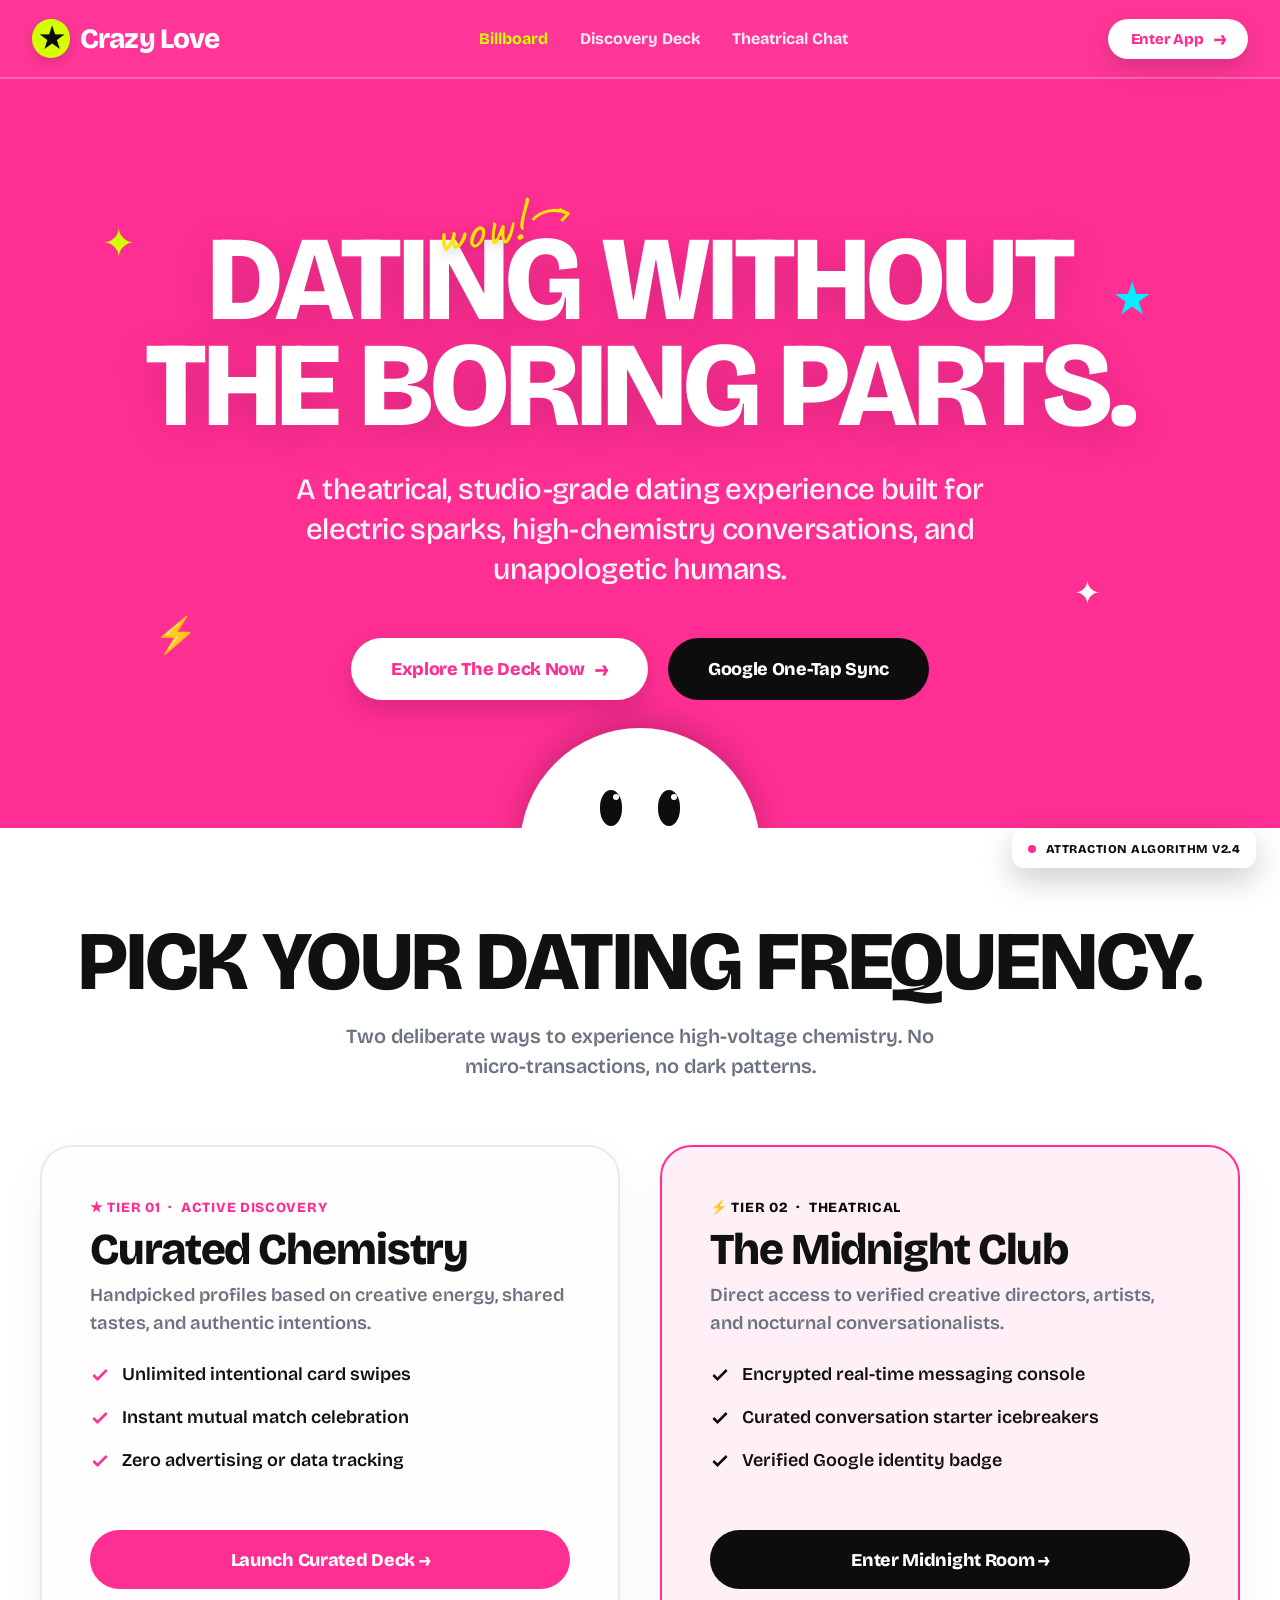
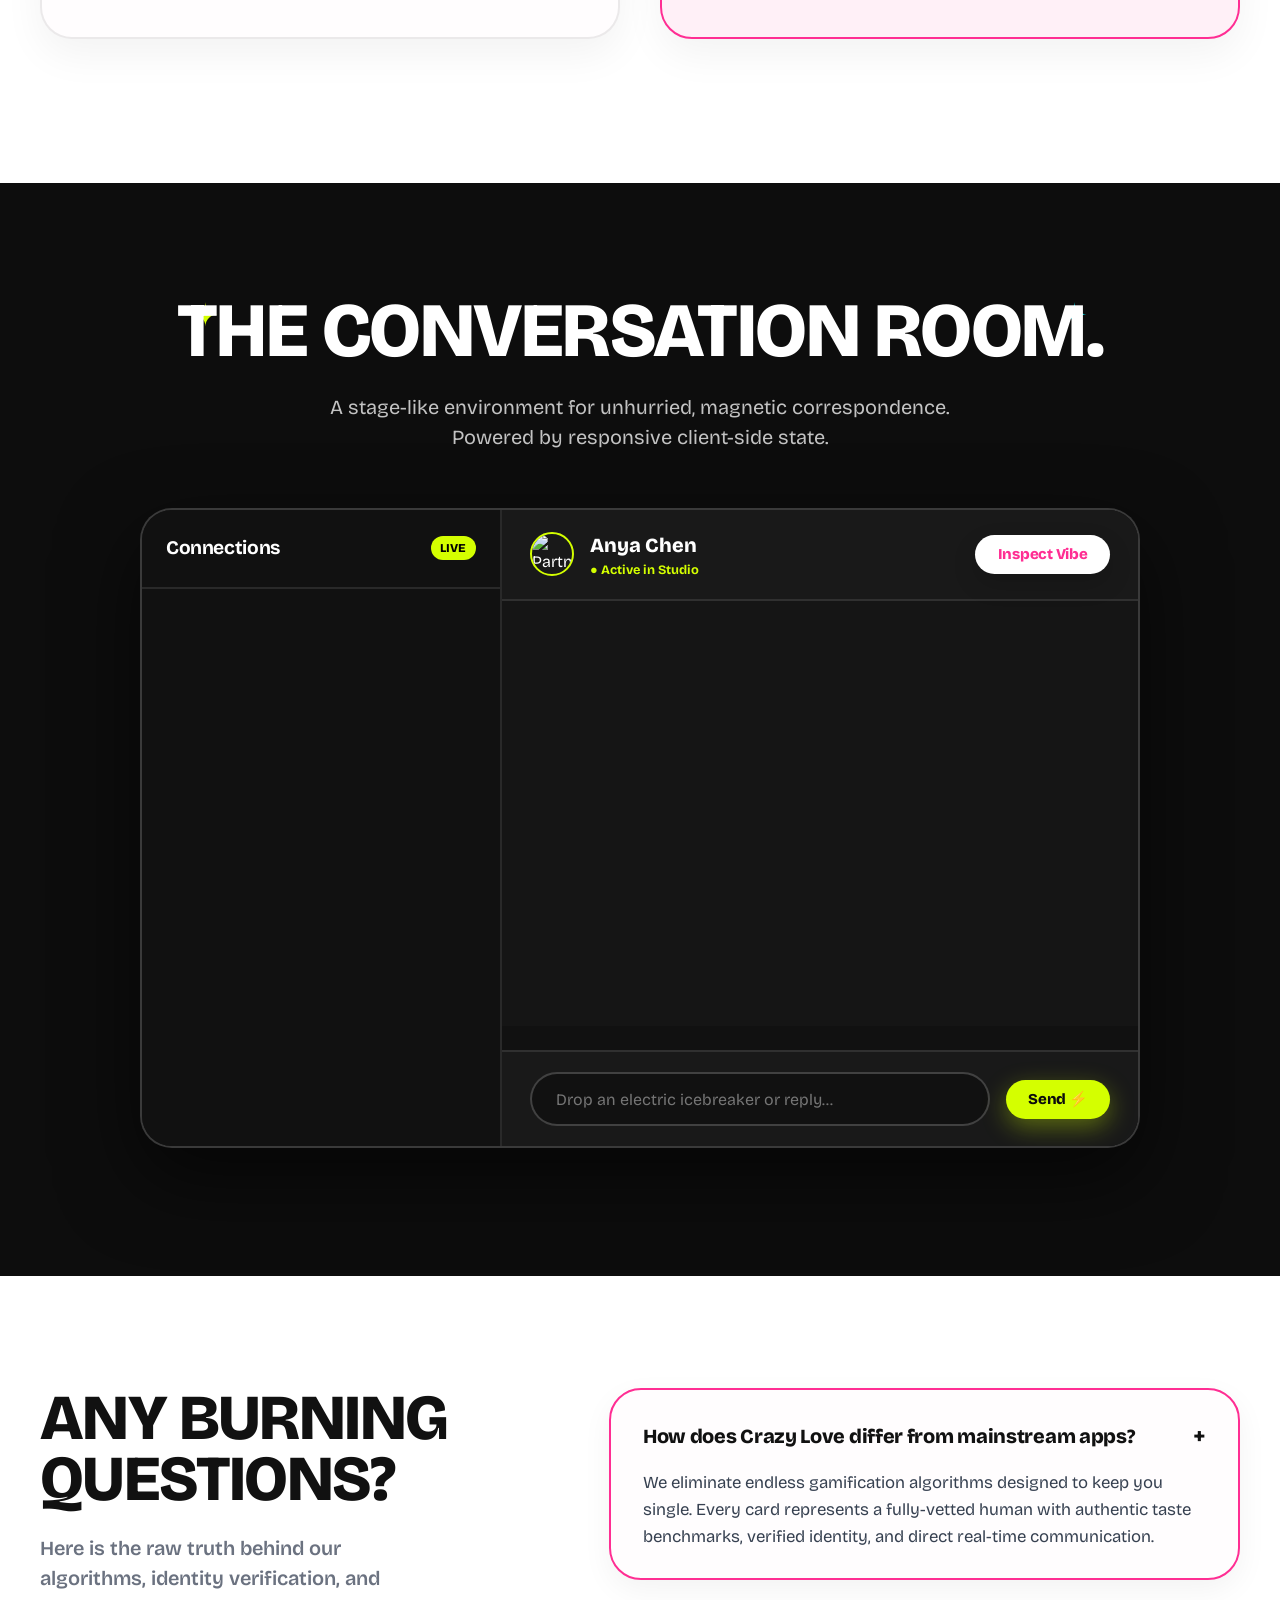
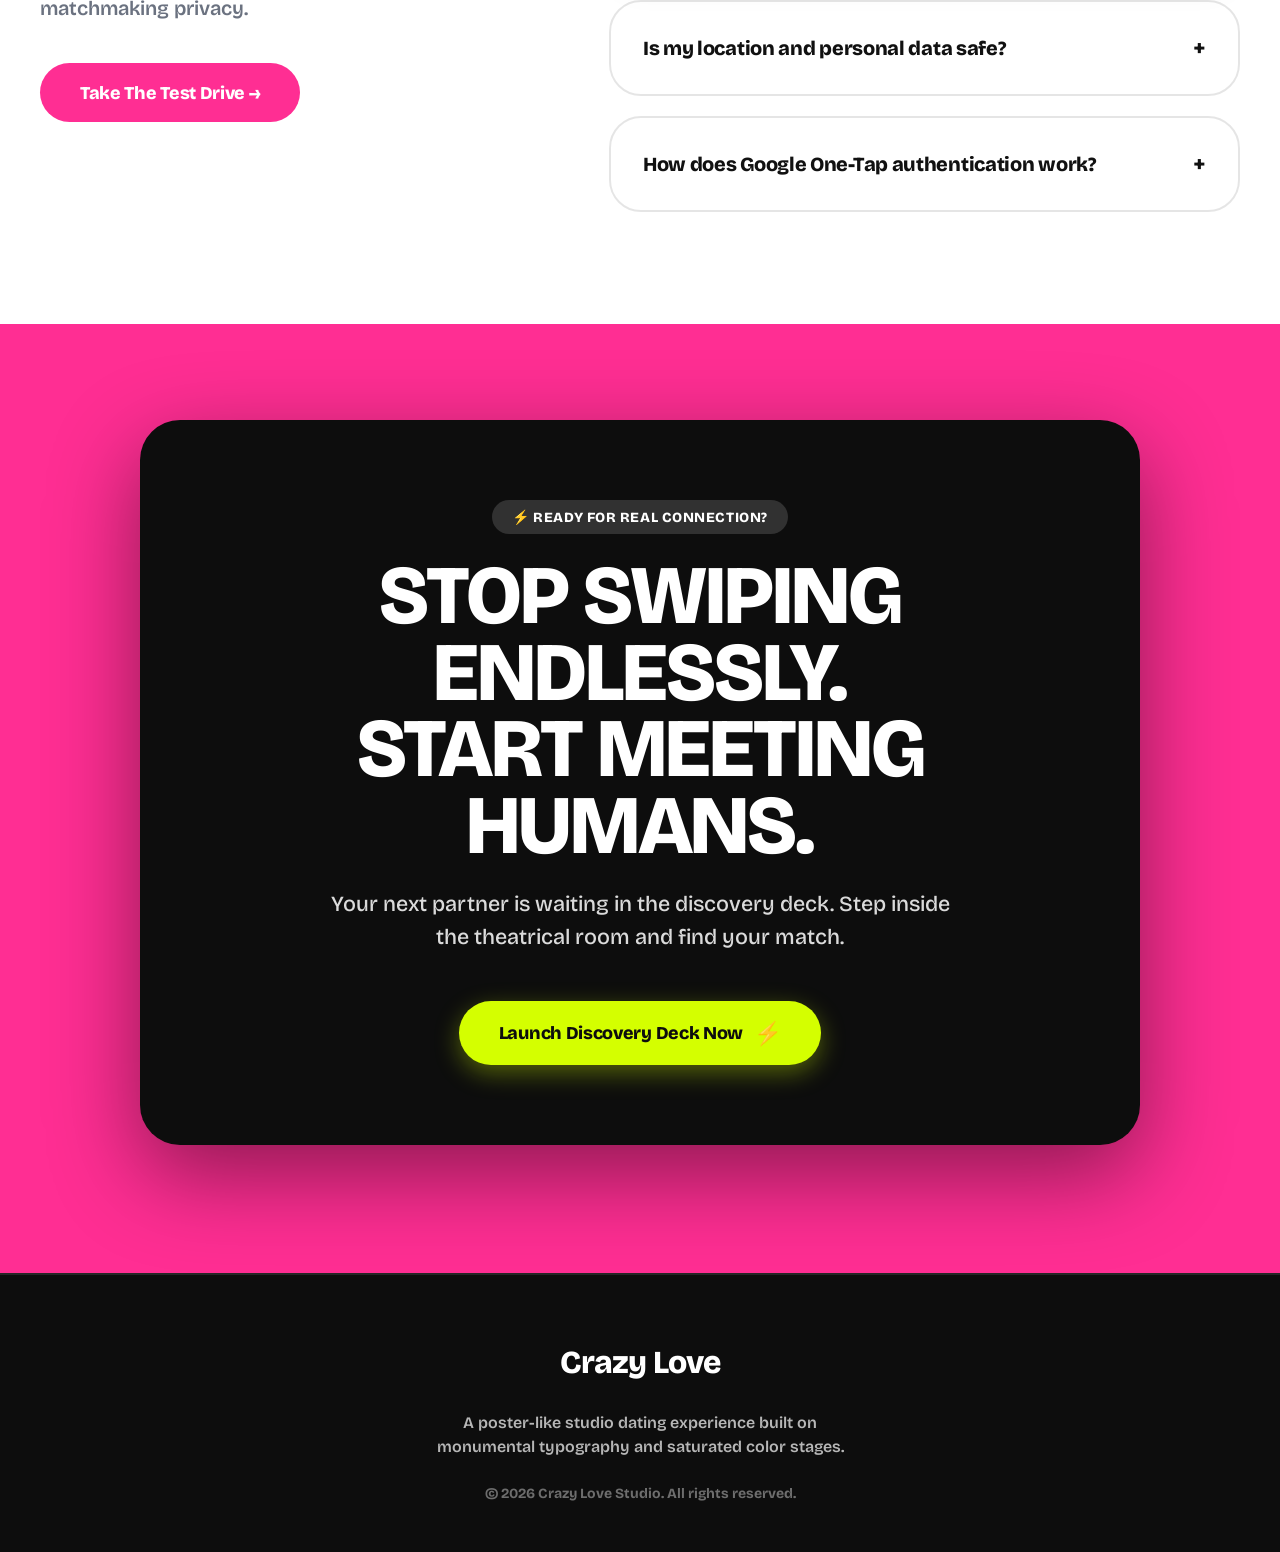
==== commit ed583e02: "feat: implement crazycreative.design poster aesthetic with saturated pink billboard, Bricolage Grote" ====
--- a/index.html
+++ b/index.html
@@ -3,625 +3,561 @@
 <head>
   <meta charset="UTF-8">
   <meta name="viewport" content="width=device-width, initial-scale=1.0">
-  <meta name="description" content="Jan Dating — High-contrast editorial dating system built on Swiss typography, strict privacy, and verified intentional connections.">
-  <title>Jan Dating — Intentional Connections. Open Architecture.</title>
-
-  <!-- Google Fonts: Plus Jakarta Sans & Space Grotesk -->
+  <meta name="description" content="Crazy Love — A loud, poster-like studio dating experience built on monumental typography, saturated color stages, and real human attraction.">
+  <title>Crazy Love — Dating Without The Boring Parts.</title>
+
+  <!-- Google Fonts: Bricolage Grotesque & Caveat -->
   <link rel="preconnect" href="https://fonts.googleapis.com">
   <link rel="preconnect" href="https://fonts.gstatic.com" crossorigin>
-  <link href="https://fonts.googleapis.com/css2?family=Plus+Jakarta+Sans:wght@400;500;600;700;800&family=Space+Grotesk:wght@500;700&display=swap" rel="stylesheet">
-
-  <!-- Core Jan.ai Editorial Stylesheet -->
+  <link href="https://fonts.googleapis.com/css2?family=Bricolage+Grotesque:opsz,wght@12..96,400;500;600;700;800&family=Caveat:wght@700&display=swap" rel="stylesheet">
+
+  <!-- Core Crazy Creative Stylesheet -->
   <link rel="stylesheet" href="app.css">
-  <link rel="icon" href="data:image/svg+xml,<svg xmlns=%22http://www.w3.org/2000/svg%22 viewBox=%220 0 24 24%22 fill=%22none%22 stroke=%22black%22 stroke-width=%222.5%22><path d=%22M20.84 4.61a5.5 5.5 0 0 0-7.78 0L12 5.67l-1.06-1.06a5.5 5.5 0 0 0-7.78 7.78l1.06 1.06L12 21.23l7.78-7.78 1.06-1.06a5.5 5.5 0 0 0 0-7.78z%22/></svg>">
+  <link rel="icon" href="data:image/svg+xml,<svg xmlns=%22http://www.w3.org/2000/svg%22 viewBox=%220 0 100 100%22><text y=%22.9em%22 font-size=%2290%22>⚡</text></svg>">
 </head>
 <body>
 
   <!-- ========================================================================
-       TOP APPLICATION NAVIGATION BAR (JAN.AI SPECIFICATION)
+       TOP HEADER & EDGE CHROME (CRAZY CREATIVE SPECIFICATION)
        ======================================================================== -->
-  <header class="site-nav">
-    <div class="nav-container">
+  <header class="cc-header">
+    <div class="cc-header-container">
       
-      <!-- Brand Logo -->
-      <a href="#home" class="nav-brand" data-route="home">
-        <div class="brand-icon-box">
-          <svg width="18" height="18" viewBox="0 0 24 24" fill="none" stroke="currentColor" stroke-width="2.5">
-            <path d="M20.84 4.61a5.5 5.5 0 0 0-7.78 0L12 5.67l-1.06-1.06a5.5 5.5 0 0 0-7.78 7.78l1.06 1.06L12 21.23l7.78-7.78 1.06-1.06a5.5 5.5 0 0 0 0-7.78z"/>
+      <!-- Studio Logo -->
+      <a href="#home" class="cc-brand-logo" data-route="home">
+        <div class="cc-logo-badge">★</div>
+        <span>Crazy Love</span>
+      </a>
+
+      <!-- Centered Navigation Menu -->
+      <nav class="cc-nav-menu" aria-label="Main Navigation">
+        <a href="#home" class="cc-nav-item active" data-route="home">Billboard</a>
+        <a href="#discover" class="cc-nav-item" data-route="discover">Discovery Deck</a>
+        <a href="#chats" class="cc-nav-item" data-route="chats">Theatrical Chat</a>
+      </nav>
+
+      <!-- Action Pill CTA -->
+      <div class="cc-header-actions">
+        <button class="pill-btn pill-white pill-sm" id="btnHeaderAction" data-route="discover" type="button">
+          <span>Enter App</span>
+          <span style="font-size:1.2rem; line-height:1;">→</span>
+        </button>
+      </div>
+
+    </div>
+  </header>
+
+  <!-- Pinned Right Edge Rail Badge -->
+  <aside class="cc-side-rail" aria-label="System status badge">
+    <div class="side-rail-dot"></div>
+    <span>Attraction Algorithm v2.4</span>
+  </aside>
+
+  <!-- ========================================================================
+       STAGE 1: THE FULL-BLEED PINK BILLBOARD HERO (HOME VIEW)
+       ======================================================================== -->
+  <main class="cc-view active" id="viewHome">
+    
+    <section class="stage-hero-pink">
+      
+      <!-- Floating Confetti & Shapes -->
+      <div class="confetti-spark" style="top:18%; left:8%; font-size:2.5rem; color:var(--accent-lime);">✦</div>
+      <div class="confetti-spark" style="top:25%; right:10%; font-size:2.8rem; color:var(--accent-cyan); animation-delay:1.5s;">★</div>
+      <div class="confetti-spark" style="bottom:22%; left:12%; font-size:2.2rem; color:var(--accent-yellow); animation-delay:0.8s;">⚡</div>
+      <div class="confetti-spark" style="bottom:28%; right:14%; font-size:2rem; color:var(--canvas-white); animation-delay:2.2s;">✦</div>
+
+      <div class="hero-poster-stack">
+        
+        <!-- Handwritten Script Accent -->
+        <div class="hero-script-wow">
+          <span>wow!</span>
+          <svg width="40" height="24" viewBox="0 0 40 24" fill="none" stroke="currentColor" stroke-width="3">
+            <path d="M2 12C12 4 28 4 38 12M30 6L38 12L30 18"/>
           </svg>
         </div>
-        <span>Jan Dating</span>
-      </a>
-
-      <!-- Primary View Switcher Navigation -->
-      <nav class="nav-links" aria-label="Main Navigation">
-        <a href="#home" class="nav-link active" data-route="home">Overview</a>
-        <a href="#dashboard" class="nav-link" data-route="dashboard">Dashboard</a>
-        <a href="#login" class="nav-link" data-route="login">Authentication</a>
-      </nav>
-
-      <!-- Action Triggers -->
-      <div class="nav-actions">
-        <button class="btn btn-secondary btn-sm" data-route="login" type="button">
-          Sign In
-        </button>
-        <button class="btn btn-primary btn-sm" data-route="dashboard" type="button">
-          <span>Launch App</span>
-          <svg width="14" height="14" viewBox="0 0 24 24" fill="none" stroke="currentColor" stroke-width="2.5"><line x1="5" y1="12" x2="19" y2="12"></line><polyline points="12 5 19 12 12 19"></polyline></svg>
-        </button>
-      </div>
-
-    </div>
-  </header>
-
-  <!-- ========================================================================
-       1. LANDING / HOME VIEW (JAN.AI MARKETING SPECIFICATION)
-       ======================================================================== -->
-  <main class="view-section active" id="viewHome">
-    
-    <!-- Hero Section with Swiss Typography and Statistics -->
-    <section class="home-hero">
-      <div class="hero-content">
+
+        <!-- Giant Monumental Headline -->
+        <h1 class="hero-poster-title">
+          DATING WITHOUT<br>THE BORING PARTS.
+        </h1>
+
+        <!-- Supporting Descriptive Line -->
+        <p class="hero-poster-sub">
+          A theatrical, studio-grade dating experience built for electric sparks, high-chemistry conversations, and unapologetic humans.
+        </p>
+
+        <!-- Roomy Tactile White Pill Button -->
+        <div style="display:flex; gap:1.25rem; flex-wrap:wrap; justify-content:center;">
+          <button class="pill-btn pill-white" id="btnHeroLaunch" type="button">
+            <span>Explore The Deck Now</span>
+            <span style="font-size:1.3rem;">→</span>
+          </button>
+          
+          <button class="pill-btn pill-black" id="btnHeroSignIn" type="button">
+            <span>Google One-Tap Sync</span>
+          </button>
+        </div>
+
+      </div>
+
+      <!-- Mascot Peeking Into Frame From Bottom -->
+      <div class="mascot-peek-wrapper" aria-hidden="true">
+        <div class="mascot-character-art">
+          <div class="mascot-eyes">
+            <div class="mascot-eye"></div>
+            <div class="mascot-eye"></div>
+          </div>
+        </div>
+      </div>
+
+    </section>
+
+    <!-- ====================================================================
+         STAGE 2: THE WHITE STAGE (CHOOSE YOUR FREQUENCY)
+         ==================================================================== -->
+    <section class="stage-white-cards">
+      <div class="white-stage-container">
         
-        <div class="hero-pill-badge">
-          <svg width="14" height="14" viewBox="0 0 24 24" fill="none" stroke="currentColor" stroke-width="2.5"><circle cx="12" cy="12" r="10"></circle><polyline points="12 6 12 12 16 14"></polyline></svg>
-          <span>Open Architecture · Intentional Connections</span>
-        </div>
-
-        <h1 class="hero-headline">
-          Dating engineered for clarity,<br>not endless dopamine loops.
-        </h1>
-
-        <p class="hero-subhead">
-          An open-source alternative to gamified dating apps. Built on verified human identity, cryptographic privacy, and curated intellectual compatibility.
-        </p>
-
-        <div class="hero-buttons">
-          <button class="btn btn-primary" data-route="dashboard" type="button">
-            <span>Explore Discovery Deck</span>
-            <svg width="16" height="16" viewBox="0 0 24 24" fill="none" stroke="currentColor" stroke-width="2.5"><line x1="5" y1="12" x2="19" y2="12"></line><polyline points="12 5 19 12 12 19"></polyline></svg>
-          </button>
-          <button class="btn btn-secondary" data-route="login" type="button">
-            <span>Account Portal</span>
-          </button>
-        </div>
-
-        <!-- 3 Platform Stat Cards (Jan.ai signature component) -->
-        <div class="hero-stats-grid">
+        <div class="section-claim-header">
+          <h2 class="section-claim-title">PICK YOUR DATING FREQUENCY.</h2>
+          <p class="section-claim-sub">Two deliberate ways to experience high-voltage chemistry. No micro-transactions, no dark patterns.</p>
+        </div>
+
+        <div class="cc-cards-grid">
           
-          <div class="stat-card card-dark">
-            <div class="stat-top">
-              <span>ACTIVE MEMBERS</span>
-              <svg width="16" height="16" viewBox="0 0 24 24" fill="none" stroke="currentColor" stroke-width="2"><path d="M17 21v-2a4 4 0 0 0-4-4H5a4 4 0 0 0-4 4v2"></path><circle cx="9" cy="7" r="4"></circle><path d="M23 21v-2a4 4 0 0 0-3-3.87"></path><path d="M16 3.13a4 4 0 0 1 0 7.75"></path></svg>
-            </div>
-            <div class="stat-value">41.2K</div>
-            <div class="stat-label">Verified community profiles</div>
-          </div>
-
-          <div class="stat-card card-blue">
-            <div class="stat-top">
-              <span>INTEGRITY RATE</span>
-              <svg width="16" height="16" viewBox="0 0 24 24" fill="none" stroke="currentColor" stroke-width="2"><path d="M12 22s8-4 8-10V5l-8-3-8 3v7c0 6 8 10 8 10z"></path></svg>
-            </div>
-            <div class="stat-value">99.4%</div>
-            <div class="stat-label">Zero bot toleration benchmark</div>
-          </div>
-
-          <div class="stat-card card-yellow">
-            <div class="stat-top">
-              <span>DATA BROKERING</span>
-              <svg width="16" height="16" viewBox="0 0 24 24" fill="none" stroke="currentColor" stroke-width="2"><rect x="3" y="11" width="18" height="11" rx="2" ry="2"></rect><path d="M7 11V7a5 5 0 0 1 10 0v4"></path></svg>
-            </div>
-            <div class="stat-value">0.0%</div>
-            <div class="stat-label">Local encrypted state architecture</div>
-          </div>
+          <!-- Card 1 -->
+          <article class="cc-broad-card">
+            <div>
+              <div class="card-top-eyebrow">
+                <span>★ TIER 01</span>
+                <span>·</span>
+                <span>ACTIVE DISCOVERY</span>
+              </div>
+              <h3 class="card-big-name">Curated Chemistry</h3>
+              <p style="font-size:1.15rem; color:var(--muted-gray); font-weight:600; margin-top:0.5rem;">
+                Handpicked profiles based on creative energy, shared tastes, and authentic intentions.
+              </p>
+
+              <ul class="card-bullet-list">
+                <li>
+                  <svg width="20" height="20" viewBox="0 0 24 24" fill="none" stroke="var(--canvas-pink)" stroke-width="3"><polyline points="20 6 9 17 4 12"></polyline></svg>
+                  <span>Unlimited intentional card swipes</span>
+                </li>
+                <li>
+                  <svg width="20" height="20" viewBox="0 0 24 24" fill="none" stroke="var(--canvas-pink)" stroke-width="3"><polyline points="20 6 9 17 4 12"></polyline></svg>
+                  <span>Instant mutual match celebration</span>
+                </li>
+                <li>
+                  <svg width="20" height="20" viewBox="0 0 24 24" fill="none" stroke="var(--canvas-pink)" stroke-width="3"><polyline points="20 6 9 17 4 12"></polyline></svg>
+                  <span>Zero advertising or data tracking</span>
+                </li>
+              </ul>
+            </div>
+
+            <button class="pill-btn pill-pink" onclick="window.crazyApp.navigateTo('discover')" type="button">
+              Launch Curated Deck →
+            </button>
+          </article>
+
+          <!-- Card 2 -->
+          <article class="cc-broad-card" style="background:#FFF0F7; border-color:var(--canvas-pink);">
+            <div>
+              <div class="card-top-eyebrow" style="color:var(--canvas-dark);">
+                <span>⚡ TIER 02</span>
+                <span>·</span>
+                <span>THEATRICAL</span>
+              </div>
+              <h3 class="card-big-name">The Midnight Club</h3>
+              <p style="font-size:1.15rem; color:var(--muted-gray); font-weight:600; margin-top:0.5rem;">
+                Direct access to verified creative directors, artists, and nocturnal conversationalists.
+              </p>
+
+              <ul class="card-bullet-list">
+                <li>
+                  <svg width="20" height="20" viewBox="0 0 24 24" fill="none" stroke="var(--canvas-dark)" stroke-width="3"><polyline points="20 6 9 17 4 12"></polyline></svg>
+                  <span>Encrypted real-time messaging console</span>
+                </li>
+                <li>
+                  <svg width="20" height="20" viewBox="0 0 24 24" fill="none" stroke="var(--canvas-dark)" stroke-width="3"><polyline points="20 6 9 17 4 12"></polyline></svg>
+                  <span>Curated conversation starter icebreakers</span>
+                </li>
+                <li>
+                  <svg width="20" height="20" viewBox="0 0 24 24" fill="none" stroke="var(--canvas-dark)" stroke-width="3"><polyline points="20 6 9 17 4 12"></polyline></svg>
+                  <span>Verified Google identity badge</span>
+                </li>
+              </ul>
+            </div>
+
+            <button class="pill-btn pill-black" onclick="window.crazyApp.navigateTo('chats')" type="button">
+              Enter Midnight Room →
+            </button>
+          </article>
 
         </div>
 
       </div>
     </section>
 
-    <!-- Feature Enumeration (Circled Numbers: 1, 2, 3) -->
-    <section class="home-features">
+    <!-- ====================================================================
+         STAGE 3: THE THEATRICAL DARK STAGE
+         ==================================================================== -->
+    <section class="stage-dark-theatrical">
       
-      <div class="section-head-wrap">
-        <div class="section-eyebrow">SYSTEM CAPABILITIES</div>
-        <h2 class="section-headline">Everything needed for authentic connection</h2>
-      </div>
-
-      <div class="feature-enumeration">
+      <!-- Symmetrical Star Accents -->
+      <div style="position:absolute; top:10%; left:15%; color:var(--accent-lime); font-size:2rem;">✦</div>
+      <div style="position:absolute; top:10%; right:15%; color:var(--accent-cyan); font-size:2rem;">✦</div>
+
+      <div class="dark-stage-container">
         
-        <!-- Feature 1 -->
-        <article class="feature-row">
-          <div class="feature-left">
-            <div class="circled-number">1</div>
-            <h3 class="feature-title">Compatibility driven by focus areas, not vanity filters</h3>
-            <p class="feature-desc">
-              Discover individuals grouped by aesthetic values, intellectual pursuits, and lifestyle rhythms. Profiles showcase real projects, design philosophies, and personal principles.
-            </p>
-            <div>
-              <button class="btn btn-secondary btn-sm" data-route="dashboard" type="button">
-                View Sample Matches →
-              </button>
-            </div>
-          </div>
-
-          <div style="background:#FAFAFA; border:2px solid var(--ink); border-radius:var(--radius-md); padding:1.75rem; box-shadow:var(--shadow-md);">
-            <div style="font-size:0.8125rem; font-weight:800; letter-spacing:0.04em; text-transform:uppercase; margin-bottom:1rem; color:var(--muted);">Category Taxonomies</div>
-            <div style="display:flex; flex-direction:column; gap:0.75rem;">
-              <div style="display:flex; justify-content:space-between; align-items:center; background:var(--canvas); border:1.5px solid var(--ink); padding:0.75rem 1rem; border-radius:var(--radius-sm); font-weight:700;">
-                <span>Creative &amp; Editorial</span>
-                <span style="font-family:var(--font-mono); font-size:0.8125rem; background:var(--accent-purple); padding:0.2rem 0.5rem; border:1px solid var(--ink); border-radius:4px;">96% MATCH</span>
-              </div>
-              <div style="display:flex; justify-content:space-between; align-items:center; background:var(--canvas); border:1.5px solid var(--ink); padding:0.75rem 1rem; border-radius:var(--radius-sm); font-weight:700;">
-                <span>Thoughtful &amp; Grounded</span>
-                <span style="font-family:var(--font-mono); font-size:0.8125rem; background:var(--accent-cream); padding:0.2rem 0.5rem; border:1px solid var(--ink); border-radius:4px;">93% MATCH</span>
-              </div>
-              <div style="display:flex; justify-content:space-between; align-items:center; background:var(--canvas); border:1.5px solid var(--ink); padding:0.75rem 1rem; border-radius:var(--radius-sm); font-weight:700;">
-                <span>Active &amp; Exploratory</span>
-                <span style="font-family:var(--font-mono); font-size:0.8125rem; background:var(--accent-blue); color:#FFF; padding:0.2rem 0.5rem; border:1px solid var(--ink); border-radius:4px;">89% MATCH</span>
-              </div>
-            </div>
-          </div>
-        </article>
-
-        <!-- Feature 2 -->
-        <article class="feature-row">
-          <div class="feature-left">
-            <div class="circled-number">2</div>
-            <h3 class="feature-title">Real-time messaging with deliberate conversational pacing</h3>
-            <p class="feature-desc">
-              Clean editorial interface designed for meaningful correspondence. Includes curated icebreaker prompts, zero read-receipt stress, and responsive dialogue automation.
-            </p>
-            <div>
-              <button class="btn btn-secondary btn-sm" data-route="dashboard" type="button">
-                Inspect Messaging Console →
-              </button>
-            </div>
-          </div>
-
-          <div style="background:var(--canvas); border:2px solid var(--ink); border-radius:var(--radius-md); padding:1.5rem; box-shadow:var(--shadow-md); display:flex; flex-direction:column; gap:0.75rem;">
-            <div class="editorial-bubble them" style="max-width:85%;">
-              "Noticed your appreciation for clean systems. What's your current favorite cafe or reading sanctuary?"
-            </div>
-            <div class="editorial-bubble me" style="max-width:85%; align-self:flex-end;">
-              "A quiet filter-coffee atelier in Shibuya with floor-to-ceiling concrete and zero background music."
-            </div>
-            <div style="display:inline-flex; align-items:center; gap:0.4rem; font-size:0.75rem; color:var(--muted); font-weight:700; margin-top:0.25rem;">
-              <svg width="12" height="12" viewBox="0 0 24 24" fill="none" stroke="currentColor" stroke-width="2.5"><polyline points="20 6 9 17 4 12"></polyline></svg>
-              <span>Encrypted Direct Message Thread</span>
-            </div>
-          </div>
-        </article>
-
-        <!-- Feature 3: Layered Sticky Note Card (Jan.ai Signature Card) -->
-        <article class="feature-row">
-          <div class="feature-left">
-            <div class="circled-number">3</div>
-            <h3 class="feature-title">The Memory Card: Preferences and boundaries respected</h3>
-            <p class="feature-desc">
-              Physical card-stack presentation documenting communication rhythms, creative interests, and personal boundaries. No hidden algorithms altering your visibility.
-            </p>
-            <div>
-              <button class="btn btn-yellow btn-sm" data-route="login" type="button">
-                Create Your Profile Card →
-              </button>
-            </div>
-          </div>
-
-          <!-- Sticky Note Layered Card Stack -->
-          <div class="sticky-card-stack">
-            <div class="stack-layer layer-purple"></div>
-            <div class="stack-layer layer-green"></div>
+        <h2 class="dark-stage-title">THE CONVERSATION ROOM.</h2>
+        <p class="dark-stage-sub">A stage-like environment for unhurried, magnetic correspondence. Powered by responsive client-side state.</p>
+
+        <!-- Interactive Theatrical Chat Box -->
+        <div class="theatrical-chat-box">
+          
+          <!-- Left Sidebar Threads -->
+          <div class="theatrical-sidebar">
+            <div class="theatrical-sidebar-head">
+              <strong style="font-size:1.2rem; letter-spacing:-0.02em;">Connections</strong>
+              <span style="background:var(--accent-lime); color:#000; font-size:0.75rem; font-weight:900; padding:0.2rem 0.6rem; border-radius:9999px;">LIVE</span>
+            </div>
+
+            <div id="theatricalThreads" style="overflow-y:auto; flex:1;">
+              <!-- Rendered by app.js -->
+            </div>
+          </div>
+
+          <!-- Right Conversation Pane -->
+          <div class="theatrical-chat-pane">
             
-            <div class="sticky-front-card">
-              <div class="sticky-header">
-                <img class="sticky-avatar" src="https://images.unsplash.com/photo-1534528741775-53994a69daeb?auto=format&fit=crop&w=200&h=200&q=80" alt="Anya">
+            <div class="theatrical-chat-header">
+              <div style="display:flex; align-items:center; gap:1rem;">
+                <img id="theatricalChatAvatar" src="https://images.unsplash.com/photo-1534528741775-53994a69daeb?auto=format&fit=crop&w=200&h=200&q=80" style="width:2.75rem; height:2.75rem; border-radius:50%; object-fit:cover; border:2px solid var(--accent-lime);" alt="Partner">
                 <div>
-                  <div class="sticky-name">Anya Chen, 24</div>
-                  <div class="sticky-sub">Product Designer · Tokyo</div>
+                  <div id="theatricalChatName" style="font-size:1.25rem; font-weight:800;">Anya Chen</div>
+                  <div style="font-size:0.8rem; color:var(--accent-lime); font-weight:700;">● Active in Studio</div>
                 </div>
               </div>
 
-              <ul class="sticky-bullet-list">
-                <li>
-                  <svg width="14" height="14" viewBox="0 0 24 24" fill="none" stroke="currentColor" stroke-width="2.5"><polyline points="20 6 9 17 4 12"></polyline></svg>
-                  <span>Weekend risograph publishing &amp; typography</span>
-                </li>
-                <li>
-                  <svg width="14" height="14" viewBox="0 0 24 24" fill="none" stroke="currentColor" stroke-width="2.5"><polyline points="20 6 9 17 4 12"></polyline></svg>
-                  <span>Appreciates intentional pacing &amp; direct honesty</span>
-                </li>
-                <li>
-                  <svg width="14" height="14" viewBox="0 0 24 24" fill="none" stroke="currentColor" stroke-width="2.5"><polyline points="20 6 9 17 4 12"></polyline></svg>
-                  <span>Prefers specialty coffee over crowded nightlife</span>
-                </li>
-              </ul>
-            </div>
-          </div>
-        </article>
+              <button class="pill-btn pill-sm pill-white" onclick="window.crazyApp.showCardDetails()" type="button">
+                Inspect Vibe
+              </button>
+            </div>
+
+            <!-- Messages Stream -->
+            <div class="theatrical-messages-stream" id="theatricalMessages">
+              <!-- Rendered by app.js -->
+            </div>
+
+            <!-- Icebreaker Pills -->
+            <div id="theatricalIcebreakers" style="padding:0.75rem 1.5rem; background:#111; display:flex; gap:0.5rem; overflow-x:auto;">
+              <!-- Rendered by app.js -->
+            </div>
+
+            <!-- Message Input -->
+            <div class="theatrical-input-bar">
+              <input type="text" class="theatrical-input" id="theatricalInput" placeholder="Drop an electric icebreaker or reply...">
+              <button class="pill-btn pill-lime pill-sm" id="btnTheatricalSend" type="button">
+                Send ⚡
+              </button>
+            </div>
+
+          </div>
+
+        </div>
 
       </div>
     </section>
 
-    <!-- Partner Integrations Section -->
-    <section class="ecosystem-section">
-      <div class="ecosystem-container">
-        <div class="section-eyebrow">STANDARDS &amp; INTEGRATIONS</div>
-        <h3 style="font-size:2rem; font-weight:800; letter-spacing:-0.03em;">Engineered with transparent modern tooling</h3>
-
-        <div class="partners-grid">
-          <div class="partner-box">
-            <svg width="24" height="24" viewBox="0 0 24 24">
-              <path fill="#4285F4" d="M23.5 12.3c0-.8-.1-1.6-.2-2.3H12v4.5h6.5c-.3 1.5-1.1 2.8-2.4 3.7l3.7 2.9c2.2-2 3.7-5 3.7-8.8z"/>
-              <path fill="#34A853" d="M12 23.5c3.2 0 6-1.1 8-3l-3.7-2.9c-1.1.7-2.5 1.2-4.3 1.2-3 0-5.5-2-6.4-4.8L1.9 17c1.8 3.6 5.6 6.5 10.1 6.5z"/>
-              <path fill="#FBBC05" d="M5.6 14.8c-.2-.7-.4-1.5-.4-2.3s.1-1.6.4-2.3L1.9 7.3C.7 9.7 0 12.3 0 15.2s.7 5.5 1.9 7.9l3.7-2.9z"/>
-              <path fill="#EA4335" d="M12 5c1.6 0 3 .6 4.1 1.6l3.1-3.1C17.3 1.7 14.8 1 12 1 7.5 1 3.7 3.6 1.9 7.3l3.7 2.9C6.5 7.4 9 5 12 5z"/>
-            </svg>
-            <div>Google Identity</div>
-            <span style="font-size:0.75rem; color:var(--muted); font-weight:500;">OAuth 2.0 Verification</span>
-          </div>
-
-          <div class="partner-box">
-            <svg width="24" height="24" viewBox="0 0 24 24" fill="none" stroke="currentColor" stroke-width="2"><path d="M12 22s8-4 8-10V5l-8-3-8 3v7c0 6 8 10 8 10z"></path></svg>
-            <div>Zero-Knowledge</div>
-            <span style="font-size:0.75rem; color:var(--muted); font-weight:500;">Client-Side Cryptography</span>
-          </div>
-
-          <div class="partner-box">
-            <svg width="24" height="24" viewBox="0 0 24 24" fill="none" stroke="currentColor" stroke-width="2"><polygon points="12 2 2 7 12 12 22 7 12 2"></polygon><polyline points="2 17 12 22 22 17"></polyline><polyline points="2 12 12 17 22 12"></polyline></svg>
-            <div>Supabase Cloud</div>
-            <span style="font-size:0.75rem; color:var(--muted); font-weight:500;">Realtime Synchronization</span>
-          </div>
-
-          <div class="partner-box">
-            <svg width="24" height="24" viewBox="0 0 24 24" fill="none" stroke="currentColor" stroke-width="2"><circle cx="12" cy="12" r="10"></circle><line x1="2" y1="12" x2="22" y2="12"></line><path d="M12 2a15.3 15.3 0 0 1 4 10 15.3 15.3 0 0 1-4 10 15.3 15.3 0 0 1-4-10 15.3 15.3 0 0 1 4-10z"></path></svg>
-            <div>W3C Standards</div>
-            <span style="font-size:0.75rem; color:var(--muted); font-weight:500;">Semantic Web Architecture</span>
-          </div>
+    <!-- ====================================================================
+         STAGE 4: THE FAQ & CONTACT BLOCK
+         ==================================================================== -->
+    <section class="stage-faq-white">
+      <div class="faq-grid-layout">
+        
+        <div class="faq-left-col">
+          <h3>ANY BURNING<br>QUESTIONS?</h3>
+          <p style="font-size:1.25rem; color:var(--muted-gray); font-weight:600; margin-top:1.5rem; max-width:400px;">
+            Here is the raw truth behind our algorithms, identity verification, and matchmaking privacy.
+          </p>
+
+          <button class="pill-btn pill-pink" onclick="window.crazyApp.navigateTo('discover')" style="margin-top:2.5rem;" type="button">
+            Take The Test Drive →
+          </button>
+        </div>
+
+        <div class="faq-rows-stack">
+          
+          <div class="faq-item-row open">
+            <div class="faq-q-title">
+              <span>How does Crazy Love differ from mainstream apps?</span>
+              <span style="font-size:1.5rem; font-weight:900;">+</span>
+            </div>
+            <div class="faq-a-body">
+              We eliminate endless gamification algorithms designed to keep you single. Every card represents a fully-vetted human with authentic taste benchmarks, verified identity, and direct real-time communication.
+            </div>
+          </div>
+
+          <div class="faq-item-row">
+            <div class="faq-q-title">
+              <span>Is my location and personal data safe?</span>
+              <span style="font-size:1.5rem; font-weight:900;">+</span>
+            </div>
+            <div class="faq-a-body">
+              Yes. We do not sell behavioural telemetry or broker user coordinates. All session records are stored locally with client-side cryptographic keys.
+            </div>
+          </div>
+
+          <div class="faq-item-row">
+            <div class="faq-q-title">
+              <span>How does Google One-Tap authentication work?</span>
+              <span style="font-size:1.5rem; font-weight:900;">+</span>
+            </div>
+            <div class="faq-a-body">
+              We verify your Google profile to confirm human identity, eliminate duplicate bots, and keep communication high-standard.
+            </div>
+          </div>
+
         </div>
 
       </div>
     </section>
 
+    <!-- ====================================================================
+         STAGE 5: THE CLOSING FLAME CARD & LIME CTA
+         ==================================================================== -->
+    <section class="stage-closing-flame">
+      <div class="closing-black-card">
+        
+        <div style="display:inline-flex; align-items:center; gap:0.5rem; background:rgba(255,255,255,0.15); padding:0.4rem 1.25rem; border-radius:9999px; font-weight:800; font-size:0.875rem; letter-spacing:0.04em; text-transform:uppercase; margin-bottom:1.5rem;">
+          <span>⚡ READY FOR REAL CONNECTION?</span>
+        </div>
+
+        <h2 class="closing-headline">
+          STOP SWIPING ENDLESSLY.<br>START MEETING HUMANS.
+        </h2>
+
+        <p style="font-size:1.35rem; color:rgba(255,255,255,0.85); max-width:620px; margin:0 auto 3rem; font-weight:500;">
+          Your next partner is waiting in the discovery deck. Step inside the theatrical room and find your match.
+        </p>
+
+        <button class="pill-btn pill-lime" id="btnFlameLaunch" type="button">
+          <span>Launch Discovery Deck Now</span>
+          <span style="font-size:1.4rem;">⚡</span>
+        </button>
+
+      </div>
+    </section>
+
   </main>
 
 
   <!-- ========================================================================
-       2. LOGIN & AUTHENTICATION PORTAL VIEW (JAN.AI SPECIFICATION)
+       DISCOVERY DECK INTERACTIVE VIEW
        ======================================================================== -->
-  <main class="view-section" id="viewLogin">
-    <div class="auth-page-container">
+  <section class="cc-view" id="viewDiscover">
+    <div class="deck-arena-container">
       
-      <div class="auth-card">
+      <div style="text-align:center; margin-bottom:1rem;">
+        <span style="color:var(--canvas-pink); font-weight:900; letter-spacing:0.05em; font-size:0.85rem; text-transform:uppercase;">● SWIPE ARENA</span>
+        <h2 style="font-size:3rem; font-weight:800; text-transform:uppercase; line-height:1; letter-spacing:-0.02em; margin-top:0.25rem;">Curated Candidates</h2>
+      </div>
+
+      <!-- 3D Card Stack Arena -->
+      <div class="cc-swipe-stage" id="ccSwipeStage">
+        <!-- Rendered by app.js -->
+      </div>
+
+      <!-- Tactile Action Controls -->
+      <div class="cc-action-controls">
+        <button class="cc-btn-circle cc-btn-rewind" id="btnRewind" title="Rewind (ArrowDown)" type="button">
+          <svg width="22" height="22" viewBox="0 0 24 24" fill="none" stroke="currentColor" stroke-width="2.5"><polyline points="1 4 1 10 7 10"></polyline><path d="M3.51 15a9 9 0 1 0 2.13-9.36L1 10"></path></svg>
+        </button>
+
+        <button class="cc-btn-circle cc-btn-pass" id="btnPass" title="Pass (ArrowLeft)" type="button">
+          <svg width="28" height="28" viewBox="0 0 24 24" fill="none" stroke="currentColor" stroke-width="3"><line x1="18" y1="6" x2="6" y2="18"></line><line x1="6" y1="6" x2="18" y2="18"></line></svg>
+        </button>
+
+        <button class="cc-btn-circle cc-btn-like" id="btnLike" title="Match (ArrowRight)" type="button">
+          <svg width="34" height="34" viewBox="0 0 24 24" fill="currentColor" stroke="currentColor" stroke-width="1.5"><path d="M20.84 4.61a5.5 5.5 0 0 0-7.78 0L12 5.67l-1.06-1.06a5.5 5.5 0 0 0-7.78 7.78l1.06 1.06L12 21.23l7.78-7.78 1.06-1.06a5.5 5.5 0 0 0 0-7.78z"></path></svg>
+        </button>
+
+        <button class="cc-btn-circle cc-btn-info" id="btnInfo" title="Inspect (Space)" type="button">
+          <svg width="22" height="22" viewBox="0 0 24 24" fill="none" stroke="currentColor" stroke-width="2.5"><circle cx="12" cy="12" r="10"></circle><line x1="12" y1="16" x2="12" y2="12"></line><line x1="12" y1="8" x2="12.01" y2="8"></line></svg>
+        </button>
+      </div>
+
+      <div style="font-size:0.875rem; font-weight:800; color:var(--muted-gray); margin-top:0.5rem;">
+        Shortcuts: [←] Pass · [→] Connect · [↓] Rewind · [Space] Inspect
+      </div>
+
+    </div>
+  </section>
+
+
+  <!-- ========================================================================
+       CHATS VIEW
+       ======================================================================== -->
+  <section class="cc-view" id="viewChats">
+    <div style="max-width:1100px; margin:2rem auto; padding:0 1.5rem;">
+      
+      <div style="display:flex; justify-content:space-between; align-items:center; margin-bottom:1.5rem;">
+        <div>
+          <span style="color:var(--canvas-pink); font-weight:900; letter-spacing:0.05em; font-size:0.85rem; text-transform:uppercase;">● DIRECT MESSAGES</span>
+          <h2 style="font-size:2.5rem; font-weight:800; text-transform:uppercase;">Active Conversations</h2>
+        </div>
+        <button class="pill-btn pill-pink pill-sm" data-route="discover" type="button">
+          ← Back to Deck
+        </button>
+      </div>
+
+      <!-- Theatrical Box Repurposed -->
+      <div class="theatrical-chat-box" style="box-shadow:0 20px 60px rgba(0,0,0,0.2);">
         
-        <div class="auth-card-head">
-          <div style="display:inline-flex; align-items:center; justify-content:center; width:3rem; height:3rem; background:var(--accent-yellow); border:2px solid var(--ink); border-radius:var(--radius-sm); box-shadow:var(--shadow-sm); margin-bottom:1rem;">
-            <svg width="20" height="20" viewBox="0 0 24 24" fill="none" stroke="currentColor" stroke-width="2.5"><rect x="3" y="11" width="18" height="11" rx="2" ry="2"></rect><path d="M7 11V7a5 5 0 0 1 10 0v4"></path></svg>
-          </div>
-          <h2>Authentication Portal</h2>
-          <p>Access your verified matching queue and dialogue history.</p>
-        </div>
-
-        <div class="auth-methods">
-          
-          <!-- Official Google Authentication Trigger -->
-          <button class="google-auth-btn" id="googleAuthBtn" type="button">
-            <svg width="18" height="18" viewBox="0 0 24 24">
-              <path fill="#4285F4" d="M23.5 12.3c0-.8-.1-1.6-.2-2.3H12v4.5h6.5c-.3 1.5-1.1 2.8-2.4 3.7l3.7 2.9c2.2-2 3.7-5 3.7-8.8z"/>
-              <path fill="#34A853" d="M12 23.5c3.2 0 6-1.1 8-3l-3.7-2.9c-1.1.7-2.5 1.2-4.3 1.2-3 0-5.5-2-6.4-4.8L1.9 17c1.8 3.6 5.6 6.5 10.1 6.5z"/>
-              <path fill="#FBBC05" d="M5.6 14.8c-.2-.7-.4-1.5-.4-2.3s.1-1.6.4-2.3L1.9 7.3C.7 9.7 0 12.3 0 15.2s.7 5.5 1.9 7.9l3.7-2.9z"/>
-              <path fill="#EA4335" d="M12 5c1.6 0 3 .6 4.1 1.6l3.1-3.1C17.3 1.7 14.8 1 12 1 7.5 1 3.7 3.6 1.9 7.3l3.7 2.9C6.5 7.4 9 5 12 5z"/>
-            </svg>
-            <span>Continue with Google</span>
-          </button>
-
-          <div class="divider-rule">OR EMAIL AUTHENTICATION</div>
-
-          <div class="auth-form-group">
-            <label class="auth-label" for="authEmailInput">Work or Personal Email</label>
-            <input type="email" class="auth-input" id="authEmailInput" placeholder="armaan123009@gmail.com" value="armaan123009@gmail.com">
-          </div>
-
-          <div class="auth-form-group">
-            <label class="auth-label" for="authPassInput">Passkey or Password</label>
-            <input type="password" class="auth-input" id="authPassInput" placeholder="••••••••••••" value="password123">
-          </div>
-
-          <button class="btn btn-primary" id="guestLoginBtn" style="margin-top:0.5rem;" type="button">
-            <span>Authorize &amp; Launch Dashboard</span>
-            <svg width="14" height="14" viewBox="0 0 24 24" fill="none" stroke="currentColor" stroke-width="2.5"><line x1="5" y1="12" x2="19" y2="12"></line><polyline points="12 5 19 12 12 19"></polyline></svg>
-          </button>
-
-        </div>
-
-      </div>
-
-    </div>
-  </main>
+        <div class="theatrical-sidebar">
+          <div class="theatrical-sidebar-head">
+            <strong style="font-size:1.2rem;">Connections</strong>
+            <span style="background:var(--accent-lime); color:#000; font-size:0.75rem; font-weight:900; padding:0.2rem 0.6rem; border-radius:9999px;">LIVE</span>
+          </div>
+
+          <div id="theatricalThreads_page" style="overflow-y:auto; flex:1;">
+            <!-- Rendered by app.js -->
+          </div>
+        </div>
+
+        <div class="theatrical-chat-pane">
+          <div class="theatrical-chat-header">
+            <div style="display:flex; align-items:center; gap:1rem;">
+              <img id="theatricalChatAvatar_page" src="https://images.unsplash.com/photo-1534528741775-53994a69daeb?auto=format&fit=crop&w=200&h=200&q=80" style="width:2.75rem; height:2.75rem; border-radius:50%; object-fit:cover; border:2px solid var(--accent-lime);" alt="Partner">
+              <div>
+                <div id="theatricalChatName_page" style="font-size:1.25rem; font-weight:800;">Anya Chen</div>
+                <div style="font-size:0.8rem; color:var(--accent-lime); font-weight:700;">● Active in Studio</div>
+              </div>
+            </div>
+
+            <button class="pill-btn pill-sm pill-white" onclick="window.crazyApp.showCardDetails()" type="button">
+              Inspect Vibe
+            </button>
+          </div>
+
+          <div class="theatrical-messages-stream" id="theatricalMessages_page">
+            <!-- Rendered by app.js -->
+          </div>
+
+          <div id="theatricalIcebreakers_page" style="padding:0.75rem 1.5rem; background:#111; display:flex; gap:0.5rem; overflow-x:auto;">
+            <!-- Rendered by app.js -->
+          </div>
+
+          <div class="theatrical-input-bar">
+            <input type="text" class="theatrical-input" id="theatricalInput_page" placeholder="Drop an electric icebreaker or reply...">
+            <button class="pill-btn pill-lime pill-sm" id="btnTheatricalSend_page" type="button">
+              Send ⚡
+            </button>
+          </div>
+        </div>
+
+      </div>
+
+    </div>
+  </section>
 
 
   <!-- ========================================================================
-       3. DASHBOARD APPLICATION VIEW (DISCOVER, CHATS, PREFERENCES)
+       MODALS
        ======================================================================== -->
-  <main class="view-section" id="viewDashboard">
-    <div class="dashboard-layout">
-      
-      <!-- Subnavigation Toolbar -->
-      <nav class="dashboard-subnav">
-        
-        <div class="dash-tabs">
-          <button class="dash-tab-btn active" data-dash-tab="discover" type="button">
-            <svg width="16" height="16" viewBox="0 0 24 24" fill="none" stroke="currentColor" stroke-width="2.5"><polygon points="12 2 19 21 12 17 5 21 12 2"></polygon></svg>
-            <span>Discovery Deck</span>
-          </button>
-          
-          <button class="dash-tab-btn" data-dash-tab="chats" type="button">
-            <svg width="16" height="16" viewBox="0 0 24 24" fill="none" stroke="currentColor" stroke-width="2.5"><path d="M21 15a2 2 0 0 1-2 2H7l-4 4V5a2 2 0 0 1 2-2h14a2 2 0 0 1 2 2z"></path></svg>
-            <span>Active Connections</span>
-            <span style="background:var(--accent-coral); color:#FFF; font-size:0.6875rem; font-weight:800; padding:0.1rem 0.45rem; border-radius:4px; font-family:var(--font-mono);" id="dashMatchesBadge">2</span>
-          </button>
-          
-          <button class="dash-tab-btn" data-dash-tab="profile" type="button">
-            <svg width="16" height="16" viewBox="0 0 24 24" fill="none" stroke="currentColor" stroke-width="2.5"><path d="M20 21v-2a4 4 0 0 0-4-4H8a4 4 0 0 0-4 4v2"></path><circle cx="12" cy="7" r="4"></circle></svg>
-            <span>My Settings</span>
-          </button>
-        </div>
-
-        <div style="display:flex; align-items:center; gap:0.5rem; font-size:0.8125rem; font-weight:700;">
-          <span style="color:#059669;">●</span>
-          <span>Verified Session: Armaan Yadav</span>
-        </div>
-
-      </nav>
-
-      <!-- SUBTAB 1: DISCOVERY DECK -->
-      <section class="dash-tab-pane active" id="dashTab_discover">
-        <div class="deck-workspace">
-          
-          <!-- Category Filter Bar -->
-          <div class="category-filter-row" id="categoryFilterRow">
-            <!-- Rendered by app.js -->
-          </div>
-
-          <!-- Jan.ai 3D Card Stack Arena -->
-          <div class="jan-card-arena" id="janCardArena">
-            <!-- Rendered by app.js -->
-          </div>
-
-          <!-- Bottom Action Buttons (Jan.ai Neo-Brutalist Hard Shadow Controls) -->
-          <div class="deck-action-bar">
-            
-            <button class="action-trigger trigger-rewind" id="btnDeckRewind" title="Rewind Last Profile (ArrowDown)" type="button">
-              <svg width="20" height="20" viewBox="0 0 24 24" fill="none" stroke="currentColor" stroke-width="2.5"><polyline points="1 4 1 10 7 10"></polyline><path d="M3.51 15a9 9 0 1 0 2.13-9.36L1 10"></path></svg>
-            </button>
-
-            <button class="action-trigger trigger-reject" id="btnDeckPass" title="Pass / Decline (ArrowLeft)" type="button">
-              <svg width="24" height="24" viewBox="0 0 24 24" fill="none" stroke="currentColor" stroke-width="3"><line x1="18" y1="6" x2="6" y2="18"></line><line x1="6" y1="6" x2="18" y2="18"></line></svg>
-            </button>
-
-            <button class="action-trigger trigger-accept" id="btnDeckLike" title="Connect / Like (ArrowRight)" type="button">
-              <svg width="28" height="28" viewBox="0 0 24 24" fill="currentColor" stroke="currentColor" stroke-width="2"><path d="M20.84 4.61a5.5 5.5 0 0 0-7.78 0L12 5.67l-1.06-1.06a5.5 5.5 0 0 0-7.78 7.78l1.06 1.06L12 21.23l7.78-7.78 1.06-1.06a5.5 5.5 0 0 0 0-7.78z"></path></svg>
-            </button>
-
-            <button class="action-trigger trigger-info" id="btnDeckInfo" title="View Full Details (Space)" type="button">
-              <svg width="20" height="20" viewBox="0 0 24 24" fill="none" stroke="currentColor" stroke-width="2.5"><circle cx="12" cy="12" r="10"></circle><line x1="12" y1="16" x2="12" y2="12"></line><line x1="12" y1="8" x2="12.01" y2="8"></line></svg>
-            </button>
-
-          </div>
-
-          <div style="font-size:0.8125rem; font-weight:700; color:var(--muted); font-family:var(--font-mono);">
-            Key Shortcuts: [←] Pass · [→] Connect · [↓] Rewind · [Space] Inspect Details
-          </div>
-
-        </div>
-      </section>
-
-      <!-- SUBTAB 2: MATCHES & MESSAGING CONSOLE -->
-      <section class="dash-tab-pane" id="dashTab_chats">
-        <div class="chat-workspace-grid">
-          
-          <!-- Left Threads Sidebar -->
-          <aside class="chat-threads-sidebar">
-            <div class="threads-sidebar-header">
-              <h3>Connections</h3>
-              <span style="font-size:0.75rem; font-weight:800; font-family:var(--font-mono); background:var(--accent-yellow); padding:0.2rem 0.5rem; border:1px solid var(--ink); border-radius:4px;">VERIFIED</span>
-            </div>
-
-            <div class="threads-list" id="threadsList">
-              <!-- Rendered by app.js -->
-            </div>
-          </aside>
-
-          <!-- Right Conversation Area -->
-          <div class="chat-conversation-area">
-            
-            <div class="conversation-header">
-              <div class="conversation-partner-meta">
-                <img class="conversation-avatar" id="chatPartnerAvatar" src="https://images.unsplash.com/photo-1534528741775-53994a69daeb?auto=format&fit=crop&w=200&h=200&q=80" alt="Partner">
-                <div>
-                  <div class="conversation-partner-name" id="chatPartnerName">Anya Chen</div>
-                  <div class="conversation-status-indicator">
-                    <span>●</span>
-                    <span>Encrypted Session Active</span>
-                  </div>
-                </div>
-              </div>
-
-              <button class="btn btn-secondary btn-sm" onclick="window.janApp.showCardDetails()" type="button">
-                <span>View Profile</span>
-                <svg width="12" height="12" viewBox="0 0 24 24" fill="none" stroke="currentColor" stroke-width="2.5"><polyline points="9 18 15 12 9 6"></polyline></svg>
-              </button>
-            </div>
-
-            <!-- Messages Stream -->
-            <div class="message-stream-body" id="messageStreamBody">
-              <!-- Rendered by app.js -->
-            </div>
-
-            <!-- Quick Icebreaker Prompts -->
-            <div class="conversation-icebreakers" id="conversationIcebreakers">
-              <!-- Rendered by app.js -->
-            </div>
-
-            <!-- Composer Toolbar -->
-            <div class="message-input-toolbar">
-              <input type="text" class="editorial-input" id="chatInput" placeholder="Write an intentional response or select a prompt above...">
-              <button class="btn btn-primary btn-sm" id="btnSendMessage" type="button">
-                <span>Send</span>
-                <svg width="14" height="14" viewBox="0 0 24 24" fill="none" stroke="currentColor" stroke-width="2.5"><line x1="22" y1="2" x2="11" y2="13"></line><polygon points="22 2 15 22 11 13 2 9 22 2"></polygon></svg>
-              </button>
-            </div>
-
-          </div>
-
-        </div>
-      </section>
-
-      <!-- SUBTAB 3: USER PROFILE & SETTINGS -->
-      <section class="dash-tab-pane" id="dashTab_profile">
-        <div style="max-width:680px; margin:0 auto; background:var(--canvas); border:2px solid var(--ink); border-radius:var(--radius-md); box-shadow:var(--shadow-xl); padding:2.5rem; display:flex; flex-direction:column; gap:1.75rem;">
-          
-          <div style="display:flex; align-items:center; gap:1.5rem;">
-            <img src="https://images.unsplash.com/photo-1535713875002-d1d0cf377fde?auto=format&fit=crop&w=200&h=200&q=80" style="width:5rem; height:5rem; border-radius:50%; border:2px solid var(--ink); box-shadow:var(--shadow-sm);" alt="Armaan">
-            <div>
-              <h2 style="font-size:1.75rem; font-weight:800; letter-spacing:-0.03em;">Armaan Yadav</h2>
-              <div style="color:var(--muted); font-size:0.875rem; font-weight:600;">armaan123009@gmail.com · Google Verified</div>
-              <div style="margin-top:0.4rem; display:inline-flex; align-items:center; gap:0.4rem; background:var(--accent-green); border:1.5px solid var(--ink); border-radius:var(--radius-sm); padding:0.15rem 0.6rem; font-size:0.75rem; font-weight:800;">
-                <svg width="12" height="12" viewBox="0 0 24 24" fill="none" stroke="currentColor" stroke-width="3"><polyline points="20 6 9 17 4 12"></polyline></svg>
-                <span>IDENTITY VALIDATED</span>
-              </div>
-            </div>
-          </div>
-
-          <div style="border-top:1px solid var(--border-subtle); padding-top:1.5rem; display:flex; flex-direction:column; gap:1.25rem;">
-            
-            <div class="auth-form-group">
-              <label class="auth-label" for="userSettingName">Display Name</label>
-              <input type="text" class="auth-input" id="userSettingName" value="Armaan Yadav">
-            </div>
-
-            <div class="auth-form-group">
-              <label class="auth-label" for="userSettingCity">Primary Base / City</label>
-              <input type="text" class="auth-input" id="userSettingCity" value="Tokyo">
-            </div>
-
-            <div class="auth-form-group">
-              <label class="auth-label" for="userSettingBio">Biography &amp; Intentions</label>
-              <textarea class="auth-input" id="userSettingBio" rows="3">Focusing on distributed interfaces, editorial typography, and quiet specialty coffee roasters.</textarea>
-            </div>
-
-            <div class="auth-form-group">
-              <label class="auth-label">Discovery Radius: <span id="radiusEcho" style="font-family:var(--font-mono); color:var(--ink);">25 km</span></label>
-              <input type="range" min="5" max="100" value="25" oninput="document.getElementById('radiusEcho').textContent = this.value + ' km';">
-            </div>
-
-            <button class="btn btn-primary" id="btnSaveSettings" style="align-self:flex-start;" type="button">
-              Save Account Configuration
-            </button>
-
-          </div>
-
-        </div>
-      </section>
-
-    </div>
-  </main>
+
+  <!-- Match Celebration Modal -->
+  <div class="cc-modal-backdrop" id="ccMatchModal">
+    <div class="cc-modal-box">
+      <button class="cc-modal-close" data-close-modal type="button">✕</button>
+
+      <div style="display:inline-flex; align-items:center; justify-content:center; width:4rem; height:4rem; background:var(--accent-lime); border-radius:50%; font-size:2rem; font-weight:900; margin-bottom:1rem;">
+        ⚡
+      </div>
+
+      <h2 style="font-size:2.5rem; font-weight:800; text-transform:uppercase; line-height:1; letter-spacing:-0.02em;">IT'S A MATCH!</h2>
+      <p style="font-size:1.15rem; color:var(--muted-gray); font-weight:600; margin-top:0.5rem;">
+        You and <span id="ccMatchName" style="color:var(--canvas-pink); font-weight:800;">Anya Chen</span> felt the attraction.
+      </p>
+
+      <div style="display:flex; justify-content:center; align-items:center; margin:2rem 0;">
+        <img src="https://images.unsplash.com/photo-1535713875002-d1d0cf377fde?auto=format&fit=crop&w=200&h=200&q=80" style="width:5rem; height:5rem; border-radius:50%; border:3px solid var(--ink-dark); object-fit:cover;" alt="Me">
+        <div style="width:2.5rem; height:4px; background:var(--accent-lime); margin:0 -0.5rem; z-index:2;"></div>
+        <img id="ccMatchAvatar" src="https://images.unsplash.com/photo-1534528741775-53994a69daeb?auto=format&fit=crop&w=200&h=200&q=80" style="width:5rem; height:5rem; border-radius:50%; border:3px solid var(--ink-dark); object-fit:cover;" alt="Partner">
+      </div>
+
+      <div style="display:flex; flex-direction:column; gap:0.85rem;">
+        <button class="pill-btn pill-lime" id="btnMatchChat" type="button">
+          Open Chat Console ⚡
+        </button>
+        <button class="pill-btn pill-black" id="btnMatchClose" type="button">
+          Keep Swiping
+        </button>
+      </div>
+
+    </div>
+  </div>
+
+  <!-- Google Auth Modal -->
+  <div class="cc-modal-backdrop" id="ccAuthModal">
+    <div class="cc-modal-box">
+      <button class="cc-modal-close" data-close-modal type="button">✕</button>
+
+      <div style="display:inline-flex; align-items:center; justify-content:center; width:3.5rem; height:3.5rem; background:var(--canvas-pink); color:#FFF; border-radius:50%; font-size:1.75rem; font-weight:900; margin-bottom:1rem;">
+        ★
+      </div>
+
+      <h2 style="font-size:2.25rem; font-weight:800; text-transform:uppercase; line-height:1.1;">Google Identity Sync</h2>
+      <p style="font-size:1.05rem; color:var(--muted-gray); font-weight:600; margin-top:0.5rem;">
+        Authenticate with your Google account to confirm identity and unlock matching queues.
+      </p>
+
+      <div style="background:#FFF0F7; border:2px solid var(--canvas-pink); border-radius:1rem; padding:1.25rem; margin:1.5rem 0; text-align:left;">
+        <div style="font-size:0.8rem; font-weight:800; color:var(--canvas-pink); text-transform:uppercase;">Connected Account:</div>
+        <div style="font-size:1.1rem; font-weight:800; margin-top:0.25rem;">armaan123009@gmail.com</div>
+        <div style="font-size:0.85rem; color:var(--muted-gray); font-weight:600;">Armaan Yadav · Verified Profile</div>
+      </div>
+
+      <div style="display:flex; flex-direction:column; gap:0.85rem;">
+        <button class="pill-btn pill-pink" id="googleAuthBtn" type="button">
+          <span>Authorize Google Profile</span>
+          <span>→</span>
+        </button>
+        <button class="pill-btn pill-black" id="guestAuthBtn" type="button">
+          Continue as Guest
+        </button>
+      </div>
+
+    </div>
+  </div>
+
+  <!-- Profile Inspector Modal -->
+  <div class="cc-modal-backdrop" id="ccInfoModal">
+    <div class="cc-modal-box" style="max-height:85vh; overflow-y:auto;">
+      <button class="cc-modal-close" data-close-modal type="button">✕</button>
+      <div id="infoModalBody">
+        <!-- Rendered by app.js -->
+      </div>
+    </div>
+  </div>
 
 
   <!-- ========================================================================
-       MODALS (MUTUAL CONNECTION & PROFILE INSPECTION)
+       FOOTER
        ======================================================================== -->
-
-  <!-- Mutual Match Dialog -->
-  <div class="modal-backdrop" id="matchModal">
-    <div class="modal-window" style="text-align:center;">
-      <button class="modal-close-trigger" data-close-modal type="button">✕</button>
-
-      <div style="display:inline-flex; align-items:center; justify-content:center; width:3.5rem; height:3.5rem; background:var(--accent-yellow); border:2px solid var(--ink); border-radius:50%; box-shadow:var(--shadow-sm); margin-bottom:1rem;">
-        <svg width="24" height="24" viewBox="0 0 24 24" fill="currentColor" stroke="currentColor" stroke-width="1.5"><path d="M20.84 4.61a5.5 5.5 0 0 0-7.78 0L12 5.67l-1.06-1.06a5.5 5.5 0 0 0-7.78 7.78l1.06 1.06L12 21.23l7.78-7.78 1.06-1.06a5.5 5.5 0 0 0 0-7.78z"></path></svg>
-      </div>
-
-      <h2 style="font-size:2rem; font-weight:800; letter-spacing:-0.03em;">Mutual Connection Confirmed</h2>
-      <p style="color:var(--muted); font-size:0.95rem; margin-top:0.4rem;">You and <span id="matchPartnerName" style="color:var(--ink); font-weight:800;">Anya Chen</span> both selected connect.</p>
-
-      <div style="display:flex; justify-content:center; align-items:center; margin:1.75rem 0;">
-        <img src="https://images.unsplash.com/photo-1535713875002-d1d0cf377fde?auto=format&fit=crop&w=200&h=200&q=80" style="width:4.5rem; height:4.5rem; border-radius:50%; border:2px solid var(--ink); object-fit:cover; box-shadow:var(--shadow-sm);" alt="Me">
-        <div style="width:2rem; height:2px; background:var(--ink); margin:0 -0.5rem; z-index:2;"></div>
-        <img id="matchPartnerAvatar" src="https://images.unsplash.com/photo-1534528741775-53994a69daeb?auto=format&fit=crop&w=200&h=200&q=80" style="width:4.5rem; height:4.5rem; border-radius:50%; border:2px solid var(--ink); object-fit:cover; box-shadow:var(--shadow-sm);" alt="Partner">
-      </div>
-
-      <div style="display:flex; flex-direction:column; gap:0.75rem;">
-        <button class="btn btn-primary" id="btnMatchChat" type="button">
-          Open Dialogue Console →
-        </button>
-        <button class="btn btn-secondary" id="btnMatchContinue" type="button">
-          Continue Reviewing Queue
-        </button>
-      </div>
-
-    </div>
-  </div>
-
-  <!-- Detailed Profile Modal -->
-  <div class="modal-backdrop" id="profileDetailModal">
-    <div class="modal-window" style="max-height:85vh; overflow-y:auto;">
-      <button class="modal-close-trigger" data-close-modal type="button">✕</button>
-      <div id="profileModalContent">
-        <!-- Rendered by app.js -->
-      </div>
-    </div>
-  </div>
-
-
-  <!-- ========================================================================
-       FOOTER (JAN.AI MULTI-COLUMN EDITORIAL SPECIFICATION)
-       ======================================================================== -->
-  <footer class="site-footer">
-    <div class="footer-container">
-      
-      <div class="footer-brand-column">
-        <div class="footer-heading">Jan Dating</div>
-        <p class="footer-sub">
-          A high-contrast editorial dating system pairing rigorous Swiss typography with human intentionality.
-        </p>
-        <div style="display:flex; gap:0.75rem; margin-top:0.5rem;">
-          <a href="#github" class="btn btn-secondary btn-sm" aria-label="GitHub">
-            <svg width="14" height="14" viewBox="0 0 24 24" fill="none" stroke="currentColor" stroke-width="2.5"><path d="M9 19c-5 1.5-5-2.5-7-3m14 6v-3.87a3.37 3.37 0 0 0-.94-2.61c3.14-.35 6.44-1.54 6.44-7A5.44 5.44 0 0 0 20 4.77 5.07 5.07 0 0 0 19.91 1S18.73.65 16 2.48a13.38 13.38 0 0 0-7 0C6.27.65 5.09 1 5.09 1A5.07 5.07 0 0 0 5 4.77a5.44 5.44 0 0 0-1.5 3.78c0 5.42 3.3 6.61 6.44 7A3.37 3.37 0 0 0 9 18.13V22"></path></svg>
-            <span>GitHub</span>
-          </a>
-          <a href="#discord" class="btn btn-secondary btn-sm" aria-label="Discord">
-            <svg width="14" height="14" viewBox="0 0 24 24" fill="none" stroke="currentColor" stroke-width="2.5"><circle cx="12" cy="12" r="10"></circle><path d="M8 12h.01"></path><path d="M16 12h.01"></path></svg>
-            <span>Community</span>
-          </a>
-        </div>
-      </div>
-
-      <div class="footer-links-group">
-        <div class="footer-links-title">Product &amp; System</div>
-        <a href="#home" class="footer-link-item" data-route="home">Overview</a>
-        <a href="#dashboard" class="footer-link-item" data-route="dashboard">Discovery Deck</a>
-        <a href="#chats" class="footer-link-item" data-route="dashboard">Encrypted Chats</a>
-        <a href="#login" class="footer-link-item" data-route="login">Auth Portal</a>
-      </div>
-
-      <div class="footer-links-group">
-        <div class="footer-links-title">Security &amp; Standards</div>
-        <a href="#privacy" class="footer-link-item">Zero-Knowledge Policy</a>
-        <a href="#verification" class="footer-link-item">Identity Proofing</a>
-        <a href="#terms" class="footer-link-item">Terms of Connection</a>
-        <a href="#code" class="footer-link-item">Open Repository</a>
-      </div>
-
-    </div>
-
-    <div class="footer-bottom-row">
-      <span>© 2026 Jan Dating. All rights reserved.</span>
-      <span>Designed with Swiss Grotesque &amp; Hard-Shadow Aesthetics</span>
+  <footer class="cc-footer">
+    <div class="cc-footer-inner">
+      <div style="font-size:2rem; font-weight:900; letter-spacing:-0.03em;">Crazy Love</div>
+      <p style="color:rgba(255,255,255,0.7); max-width:450px; font-weight:600; font-size:1rem;">
+        A poster-like studio dating experience built on monumental typography and saturated color stages.
+      </p>
+      <div style="font-size:0.875rem; color:rgba(255,255,255,0.4); font-weight:700;">
+        © 2026 Crazy Love Studio. All rights reserved.
+      </div>
     </div>
   </footer>
 
-  <!-- Core Controller Module Script -->
+  <!-- Application Module Script -->
   <script type="module" src="app.js"></script>
 </body>
 </html>
--- a/app.css
+++ b/app.css
@@ -1,45 +1,41 @@
 /* ==========================================================================
-   JAN.AI DESIGN SYSTEM - EDITORIAL DATING APPLICATION STYLESHEET
-   Monochrome UI foundation, Swiss grotesque typography, hard 4px shadows, zero emojis
-   ========================================================================== */
-
-@import url('https://fonts.googleapis.com/css2?family=Plus+Jakarta+Sans:wght@400;500;600;700;800&family=Space+Grotesk:wght@500;700&display=swap');
+   CRAZY CREATIVE DATING SYSTEM - POSTER-LIKE STYLESHEET
+   Saturated Pink Billboard, Monumental Bricolage Typography, Tactile Pills, Theatrical Dark Stage
+   ========================================================================== */
+
+@import url('https://fonts.googleapis.com/css2?family=Bricolage+Grotesque:opsz,wght@12..96,400;500;600;700;800&family=Caveat:wght@700&display=swap');
 
 :root {
-  /* Core Monochrome Interface Tokens */
-  --ink: #000000;
-  --ink-secondary: #1F2937;
-  --ink-tertiary: #374151;
-  --muted: #4B5563;
-  --canvas: #FFFFFF;
-  --surface: #2C2C2C;
-  --surface-secondary: #404040;
-  --border-subtle: #E5E7EB;
-
-  /* Chromatic Illustration & Feature Card Tokens */
-  --accent-blue: #458EDF;
-  --accent-indigo: #5765F2;
-  --accent-yellow: #FFD21E;
-  --accent-green: #BBF7D0;
-  --accent-purple: #E9D5FF;
-  --accent-cream: #FEF08A;
-  --accent-coral: #FF5A5F;
+  /* Crazy Creative Palette Tokens */
+  --canvas-pink: #FF2E93;
+  --canvas-pink-dark: #E60072;
+  --canvas-white: #FFFFFF;
+  --canvas-dark: #0D0D0D;
+  --canvas-dark-card: #171717;
+  --ink-dark: #111111;
+  --ink-secondary: #374151;
+  --muted-gray: #6B7280;
+
+  /* Vibrant Accent Flares */
+  --accent-lime: #D4FF00;
+  --accent-cyan: #00F0FF;
+  --accent-yellow: #FFE600;
+  --accent-purple: #9D4EDD;
+  --accent-orange: #FF7700;
 
   /* Typography */
-  --font-sans: 'Plus Jakarta Sans', -apple-system, BlinkMacSystemFont, "Segoe UI", Roboto, sans-serif;
-  --font-mono: 'Space Grotesk', monospace, system-ui;
-
-  /* Geometry & Radii */
-  --radius-sm: 6px;
-  --radius-md: 10px;
-  --radius-lg: 16px;
+  --font-poster: 'Bricolage Grotesque', -apple-system, sans-serif;
+  --font-script: 'Caveat', cursive, sans-serif;
+
+  /* Sizing and Corner Radii */
   --radius-pill: 9999px;
-
-  /* Neo-Brutalist Hard Shadows */
-  --shadow-sm: 2px 2px 0px var(--ink);
-  --shadow-md: 4px 4px 0px var(--ink);
-  --shadow-lg: 6px 6px 0px var(--ink);
-  --shadow-xl: 8px 8px 0px var(--ink);
+  --radius-stage: 2.5rem;
+  --radius-card: 2rem;
+  --radius-sm: 12px;
+
+  /* Transitions */
+  --spring-bounce: cubic-bezier(0.34, 1.56, 0.64, 1);
+  --smooth-ease: cubic-bezier(0.16, 1, 0.3, 1);
 }
 
 /* ==========================================================================
@@ -52,14 +48,15 @@
 }
 
 body {
-  font-family: var(--font-sans);
-  background: var(--canvas);
-  color: var(--ink);
-  line-height: 1.6;
+  font-family: var(--font-poster);
+  background: var(--canvas-white);
+  color: var(--ink-dark);
+  line-height: 1.5;
   -webkit-font-smoothing: antialiased;
   min-height: 100vh;
   display: flex;
   flex-direction: column;
+  overflow-x: hidden;
 }
 
 a {
@@ -68,11 +65,12 @@
 }
 
 button {
-  font-family: var(--font-sans);
+  font-family: var(--font-poster);
   cursor: pointer;
   border: none;
   background: none;
   outline: none;
+  user-select: none;
 }
 
 img {
@@ -80,1187 +78,912 @@
   display: block;
 }
 
-svg {
-  display: inline-block;
-  vertical-align: middle;
-  flex-shrink: 0;
-}
-
-/* ==========================================================================
-   BUTTONS (JAN.AI SPECIFICATION)
-   ========================================================================== */
-.btn {
+/* ==========================================================================
+   PILL BUTTONS (CRAZY CREATIVE SIGNATURE COMPONENT)
+   ========================================================================== */
+.pill-btn {
   display: inline-flex;
   align-items: center;
   justify-content: center;
-  gap: 0.5rem;
-  font-weight: 600;
+  gap: 0.65rem;
+  padding: 1.15rem 2.5rem;
+  border-radius: var(--radius-pill);
+  font-size: 1.125rem;
+  font-weight: 800;
+  letter-spacing: -0.017em;
+  transition: transform 0.2s var(--spring-bounce), box-shadow 0.2s ease, background-color 0.2s ease;
+  white-space: nowrap;
+}
+
+.pill-btn:hover {
+  transform: scale(1.05) translateY(-2px);
+}
+
+.pill-btn:active {
+  transform: scale(0.97) translateY(1px);
+}
+
+.pill-white {
+  background: var(--canvas-white);
+  color: var(--canvas-pink);
+  box-shadow: 0 10px 25px rgba(0, 0, 0, 0.15);
+}
+
+.pill-white:hover {
+  box-shadow: 0 14px 30px rgba(0, 0, 0, 0.25);
+  background: #FFFDFC;
+}
+
+.pill-black {
+  background: var(--canvas-dark);
+  color: var(--canvas-white);
+}
+
+.pill-lime {
+  background: var(--accent-lime);
+  color: var(--canvas-dark);
+  box-shadow: 0 8px 24px rgba(212, 255, 0, 0.35);
+}
+
+.pill-lime:hover {
+  box-shadow: 0 12px 30px rgba(212, 255, 0, 0.5);
+}
+
+.pill-pink {
+  background: var(--canvas-pink);
+  color: var(--canvas-white);
+}
+
+.pill-sm {
+  padding: 0.65rem 1.4rem;
   font-size: 0.9375rem;
-  padding: 0.7rem 1.4rem;
-  border: 2px solid var(--ink);
-  border-radius: var(--radius-sm);
-  box-shadow: var(--shadow-md);
-  transition: transform 0.15s ease, box-shadow 0.15s ease;
-  user-select: none;
-}
-
-.btn:hover {
-  transform: translate(-2px, -2px);
-  box-shadow: var(--shadow-lg);
-}
-
-.btn:active {
-  transform: translate(2px, 2px);
-  box-shadow: 2px 2px 0px var(--ink);
-}
-
-.btn-primary {
-  background: var(--ink);
-  color: var(--canvas);
-}
-
-.btn-secondary {
-  background: var(--canvas);
-  color: var(--ink);
-}
-
-.btn-yellow {
-  background: var(--accent-yellow);
-  color: var(--ink);
-}
-
-.btn-green {
-  background: var(--accent-green);
-  color: var(--ink);
-}
-
-.btn-sm {
-  padding: 0.45rem 0.9rem;
-  font-size: 0.8125rem;
-  box-shadow: var(--shadow-sm);
-}
-
-.btn-sm:hover {
-  box-shadow: var(--shadow-md);
-}
-
-.btn-icon {
-  width: 2.75rem;
-  height: 2.75rem;
-  padding: 0;
-  border-radius: 50%;
-  display: inline-flex;
-  align-items: center;
-  justify-content: center;
-}
-
-/* ==========================================================================
-   NAVIGATION BAR
-   ========================================================================== */
-.site-nav {
+}
+
+/* ==========================================================================
+   HEADER & TOP EDGE CHROME
+   ========================================================================== */
+.cc-header {
   position: sticky;
   top: 0;
   z-index: 100;
-  background: var(--canvas);
-  border-bottom: 2px solid var(--ink);
-  padding: 0.85rem 1.5rem;
-}
-
-.nav-container {
+  background: rgba(255, 46, 147, 0.96);
+  backdrop-filter: blur(16px);
+  -webkit-backdrop-filter: blur(16px);
+  border-bottom: 2px solid rgba(255, 255, 255, 0.25);
+  padding: 1.1rem 2rem;
+  transition: background 0.2s ease;
+}
+
+body.in-dashboard .cc-header {
+  background: rgba(13, 13, 13, 0.96);
+  border-bottom: 2px solid rgba(255, 255, 255, 0.12);
+}
+
+.cc-header-container {
+  max-width: 1300px;
+  margin: 0 auto;
+  display: flex;
+  align-items: center;
+  justify-content: space-between;
+}
+
+.cc-brand-logo {
+  display: flex;
+  align-items: center;
+  gap: 0.6rem;
+  font-size: 1.75rem;
+  font-weight: 800;
+  letter-spacing: -0.03em;
+  color: var(--canvas-white);
+}
+
+.cc-logo-badge {
+  width: 2.4rem;
+  height: 2.4rem;
+  background: var(--accent-lime);
+  border-radius: 50%;
+  display: flex;
+  align-items: center;
+  justify-content: center;
+  color: var(--canvas-dark);
+  font-weight: 900;
+  box-shadow: 0 4px 12px rgba(0, 0, 0, 0.15);
+}
+
+.cc-nav-menu {
+  display: flex;
+  align-items: center;
+  gap: 2rem;
+  font-size: 1rem;
+  font-weight: 700;
+  color: rgba(255, 255, 255, 0.9);
+}
+
+.cc-nav-item {
+  position: relative;
+  transition: color 0.15s ease;
+}
+
+.cc-nav-item:hover, .cc-nav-item.active {
+  color: var(--accent-lime);
+}
+
+.cc-header-actions {
+  display: flex;
+  align-items: center;
+  gap: 1rem;
+}
+
+/* Vertical Side Rail Badge (pinned on the right) */
+.cc-side-rail {
+  position: fixed;
+  right: 1.5rem;
+  bottom: 2rem;
+  z-index: 90;
+  background: var(--canvas-white);
+  color: var(--canvas-dark);
+  border-radius: var(--radius-sm);
+  padding: 0.65rem 1rem;
+  box-shadow: 0 12px 32px rgba(0, 0, 0, 0.2);
+  display: flex;
+  align-items: center;
+  gap: 0.65rem;
+  font-size: 0.75rem;
+  font-weight: 800;
+  letter-spacing: 0.04em;
+  text-transform: uppercase;
+  transform: rotate(0deg);
+  transition: transform 0.2s ease;
+}
+
+.cc-side-rail:hover {
+  transform: translateY(-4px) scale(1.02);
+}
+
+.side-rail-dot {
+  width: 8px;
+  height: 8px;
+  background: var(--canvas-pink);
+  border-radius: 50%;
+  animation: pulseDot 1.5s infinite;
+}
+
+@keyframes pulseDot {
+  0% { transform: scale(0.9); opacity: 0.7; }
+  50% { transform: scale(1.3); opacity: 1; }
+  100% { transform: scale(0.9); opacity: 0.7; }
+}
+
+/* ==========================================================================
+   VIEW CONTROLLER (POSTER SECTIONS)
+   ========================================================================== */
+.cc-view {
+  display: none;
+  animation: fadeIn 0.25s ease-out;
+}
+
+.cc-view.active {
+  display: block;
+}
+
+@keyframes fadeIn {
+  from { opacity: 0; transform: translateY(8px); }
+  to { opacity: 1; transform: translateY(0); }
+}
+
+/* ==========================================================================
+   STAGE 1: THE FULL-BLEED PINK BILLBOARD HERO
+   ========================================================================== */
+.stage-hero-pink {
+  background: var(--canvas-pink);
+  color: var(--canvas-white);
+  padding: 5rem 1.5rem 8rem;
+  position: relative;
+  overflow: hidden;
+  text-align: center;
+}
+
+.hero-poster-stack {
+  max-width: 1050px;
+  margin: 0 auto;
+  position: relative;
+  z-index: 2;
+  display: flex;
+  flex-direction: column;
+  align-items: center;
+}
+
+/* Handwritten Script Accent ("wow") */
+.hero-script-wow {
+  font-family: var(--font-script);
+  font-size: 3.5rem;
+  color: var(--accent-yellow);
+  transform: rotate(-10deg) translateX(-140px);
+  margin-bottom: -1rem;
+  user-select: none;
+  display: inline-flex;
+  align-items: center;
+  gap: 0.5rem;
+  text-shadow: 0 4px 12px rgba(0, 0, 0, 0.2);
+  animation: floatScript 3s ease-in-out infinite alternate;
+}
+
+@keyframes floatScript {
+  0% { transform: rotate(-10deg) translateX(-140px) translateY(0); }
+  100% { transform: rotate(-8deg) translateX(-140px) translateY(-6px); }
+}
+
+/* Giant Billboard Display Headline */
+.hero-poster-title {
+  font-size: clamp(3.5rem, 9.5vw, 7.5rem);
+  font-weight: 800;
+  line-height: 0.88;
+  letter-spacing: -0.025em;
+  text-transform: uppercase;
+  color: var(--canvas-white);
+  margin-bottom: 2rem;
+  text-shadow: 0 10px 40px rgba(0, 0, 0, 0.15);
+}
+
+.hero-poster-sub {
+  font-size: clamp(1.2rem, 2.5vw, 1.85rem);
+  font-weight: 500;
+  line-height: 1.35;
+  letter-spacing: -0.02em;
+  max-width: 720px;
+  margin-bottom: 3rem;
+  color: rgba(255, 255, 255, 0.95);
+}
+
+/* Mascot Peeking In From Bottom Frame */
+.mascot-peek-wrapper {
+  position: absolute;
+  bottom: -40px;
+  left: 50%;
+  transform: translateX(-50%);
+  z-index: 3;
+  pointer-events: none;
+  animation: mascotBob 4s ease-in-out infinite alternate;
+}
+
+@keyframes mascotBob {
+  0% { transform: translateX(-50%) translateY(0); }
+  100% { transform: translateX(-50%) translateY(-14px); }
+}
+
+.mascot-character-art {
+  width: 240px;
+  height: 140px;
+  background: var(--canvas-white);
+  border-top-left-radius: 120px;
+  border-top-right-radius: 120px;
+  position: relative;
+  box-shadow: 0 -8px 30px rgba(0, 0, 0, 0.2);
+  display: flex;
+  align-items: center;
+  justify-content: center;
+}
+
+.mascot-eyes {
+  display: flex;
+  gap: 2.2rem;
+  margin-top: 20px;
+}
+
+.mascot-eye {
+  width: 1.4rem;
+  height: 2.2rem;
+  background: var(--canvas-dark);
+  border-radius: 50%;
+  position: relative;
+  animation: eyeBlink 4s infinite;
+}
+
+.mascot-eye::after {
+  content: "";
+  position: absolute;
+  top: 4px;
+  right: 3px;
+  width: 6px;
+  height: 6px;
+  background: var(--canvas-white);
+  border-radius: 50%;
+}
+
+@keyframes eyeBlink {
+  0%, 96%, 100% { transform: scaleY(1); }
+  98% { transform: scaleY(0.1); }
+}
+
+/* Floating Confetti Sparks */
+.confetti-spark {
+  position: absolute;
+  pointer-events: none;
+  animation: floatConfetti 5s ease-in-out infinite alternate;
+}
+
+@keyframes floatConfetti {
+  0% { transform: translateY(0) rotate(0deg); }
+  100% { transform: translateY(-20px) rotate(25deg); }
+}
+
+/* ==========================================================================
+   STAGE 2: THE WHITE CANVAS (DISCOVERY STACK & VIBE CARDS)
+   ========================================================================== */
+.stage-white-cards {
+  background: var(--canvas-white);
+  color: var(--ink-dark);
+  padding: 6rem 1.5rem;
+  position: relative;
+}
+
+.white-stage-container {
   max-width: 1200px;
   margin: 0 auto;
-  display: flex;
-  align-items: center;
+}
+
+.section-claim-header {
+  text-align: center;
+  margin-bottom: 4rem;
+}
+
+.section-claim-title {
+  font-size: clamp(2.75rem, 6.5vw, 5.25rem);
+  font-weight: 800;
+  line-height: 0.92;
+  letter-spacing: -0.025em;
+  text-transform: uppercase;
+  color: var(--ink-dark);
+}
+
+.section-claim-sub {
+  font-size: 1.25rem;
+  color: var(--muted-gray);
+  max-width: 600px;
+  margin: 1.25rem auto 0;
+  font-weight: 600;
+}
+
+/* Two Roomy Cards Laid Side by Side */
+.cc-cards-grid {
+  display: grid;
+  grid-template-columns: repeat(2, 1fr);
+  gap: 2.5rem;
+  margin-bottom: 3rem;
+}
+
+.cc-broad-card {
+  background: #FFFDFE;
+  border: 2px solid rgba(0, 0, 0, 0.08);
+  border-radius: var(--radius-card);
+  padding: 3rem;
+  box-shadow: 0 16px 40px rgba(0, 0, 0, 0.05);
+  display: flex;
+  flex-direction: column;
   justify-content: space-between;
-  gap: 1.5rem;
-}
-
-.nav-brand {
-  display: flex;
-  align-items: center;
-  gap: 0.65rem;
-  font-size: 1.25rem;
-  font-weight: 800;
-  letter-spacing: -0.03em;
-  color: var(--ink);
-}
-
-.brand-icon-box {
-  width: 2rem;
-  height: 2rem;
-  background: var(--accent-yellow);
-  border: 2px solid var(--ink);
-  border-radius: var(--radius-sm);
-  display: flex;
-  align-items: center;
-  justify-content: center;
-  box-shadow: var(--shadow-sm);
-}
-
-.nav-links {
-  display: flex;
-  align-items: center;
-  gap: 1.75rem;
-  font-size: 0.9375rem;
+  gap: 2rem;
+  transition: transform 0.25s var(--spring-bounce), box-shadow 0.25s ease;
+}
+
+.cc-broad-card:hover {
+  transform: translateY(-6px);
+  box-shadow: 0 24px 60px rgba(0, 0, 0, 0.09);
+  border-color: var(--canvas-pink);
+}
+
+.card-top-eyebrow {
+  display: inline-flex;
+  align-items: center;
+  gap: 0.5rem;
+  font-size: 0.875rem;
+  font-weight: 800;
+  letter-spacing: 0.05em;
+  text-transform: uppercase;
+  color: var(--canvas-pink);
+  margin-bottom: 0.5rem;
+}
+
+.card-big-name {
+  font-size: 2.75rem;
+  font-weight: 800;
+  letter-spacing: -0.025em;
+  line-height: 1.1;
+  color: var(--ink-dark);
+}
+
+.card-bullet-list {
+  list-style: none;
+  display: flex;
+  flex-direction: column;
+  gap: 1rem;
+  margin: 1.5rem 0;
+  font-size: 1.125rem;
   font-weight: 600;
-  color: var(--ink-secondary);
-}
-
-.nav-link {
-  padding: 0.25rem 0;
-  border-bottom: 2px solid transparent;
-  transition: border-color 0.15s ease, color 0.15s ease;
-}
-
-.nav-link:hover, .nav-link.active {
-  color: var(--ink);
-  border-color: var(--ink);
-}
-
-.nav-actions {
+}
+
+.card-bullet-list li {
   display: flex;
   align-items: center;
   gap: 0.75rem;
 }
 
 /* ==========================================================================
-   VIEW CONTROLLER (HOME, LOGIN, DASHBOARD)
-   ========================================================================== */
-.view-section {
-  display: none;
-  animation: viewFade 0.2s ease-in-out;
-}
-
-.view-section.active {
-  display: block;
-}
-
-@keyframes viewFade {
-  from { opacity: 0; transform: translateY(4px); }
-  to { opacity: 1; transform: translateY(0); }
-}
-
-/* ==========================================================================
-   1. LANDING / HOME VIEW
-   ========================================================================== */
-.home-hero {
-  border-bottom: 2px solid var(--ink);
-  background: #FAFAFA;
-  padding: 4.5rem 1.5rem 3.5rem;
-}
-
-.hero-content {
-  max-width: 900px;
+   STAGE 3: THE THEATRICAL DARK STAGE (DEEP CONNECTIONS & ENCRYPTED CHAT)
+   ========================================================================== */
+.stage-dark-theatrical {
+  background: var(--canvas-dark);
+  color: var(--canvas-white);
+  padding: 7rem 1.5rem 8rem;
+  position: relative;
+  overflow: hidden;
+}
+
+.dark-stage-container {
+  max-width: 1200px;
   margin: 0 auto;
   text-align: center;
-}
-
-.hero-pill-badge {
-  display: inline-flex;
-  align-items: center;
-  gap: 0.5rem;
-  background: var(--accent-yellow);
-  border: 2px solid var(--ink);
+  position: relative;
+  z-index: 2;
+}
+
+.dark-stage-title {
+  font-size: clamp(2.75rem, 6vw, 5rem);
+  font-weight: 800;
+  line-height: 0.95;
+  letter-spacing: -0.02em;
+  text-transform: uppercase;
+  color: var(--canvas-white);
+  margin-bottom: 1.5rem;
+}
+
+.dark-stage-sub {
+  font-size: 1.25rem;
+  color: rgba(255, 255, 255, 0.75);
+  max-width: 650px;
+  margin: 0 auto 3.5rem;
+}
+
+/* Theatrical Chat & Matching Stage Grid */
+.theatrical-chat-box {
+  background: var(--canvas-dark-card);
+  border: 2px solid rgba(255, 255, 255, 0.15);
+  border-radius: var(--radius-card);
+  box-shadow: 0 30px 80px rgba(0, 0, 0, 0.6);
+  max-width: 1000px;
+  margin: 0 auto;
+  display: grid;
+  grid-template-columns: 360px 1fr;
+  height: 640px;
+  overflow: hidden;
+  text-align: left;
+}
+
+.theatrical-sidebar {
+  background: #111111;
+  border-right: 2px solid rgba(255, 255, 255, 0.1);
+  display: flex;
+  flex-direction: column;
+}
+
+.theatrical-sidebar-head {
+  padding: 1.5rem;
+  border-bottom: 2px solid rgba(255, 255, 255, 0.1);
+  display: flex;
+  align-items: center;
+  justify-content: space-between;
+}
+
+.theatrical-thread-item {
+  display: flex;
+  align-items: center;
+  gap: 1rem;
+  padding: 1.15rem 1.5rem;
+  border-bottom: 1px solid rgba(255, 255, 255, 0.06);
+  cursor: pointer;
+  transition: background 0.15s ease;
+}
+
+.theatrical-thread-item:hover {
+  background: rgba(255, 255, 255, 0.05);
+}
+
+.theatrical-thread-item.active {
+  background: var(--canvas-pink);
+  color: var(--canvas-white);
+}
+
+.theatrical-thread-avatar {
+  width: 3.25rem;
+  height: 3.25rem;
+  border-radius: 50%;
+  border: 2px solid rgba(255, 255, 255, 0.3);
+  object-fit: cover;
+  flex-shrink: 0;
+}
+
+.theatrical-chat-pane {
+  display: flex;
+  flex-direction: column;
+  background: #151515;
+}
+
+.theatrical-chat-header {
+  padding: 1.25rem 1.75rem;
+  border-bottom: 2px solid rgba(255, 255, 255, 0.1);
+  display: flex;
+  align-items: center;
+  justify-content: space-between;
+  background: #191919;
+}
+
+.theatrical-messages-stream {
+  flex: 1;
+  padding: 2rem;
+  overflow-y: auto;
+  display: flex;
+  flex-direction: column;
+  gap: 1.25rem;
+}
+
+.theatrical-bubble {
+  max-width: 75%;
+  padding: 1rem 1.5rem;
+  border-radius: 1.25rem;
+  font-size: 1.0625rem;
+  line-height: 1.5;
+  font-weight: 500;
+}
+
+.theatrical-bubble.them {
+  align-self: flex-start;
+  background: #222222;
+  color: var(--canvas-white);
+  border-bottom-left-radius: 4px;
+}
+
+.theatrical-bubble.me {
+  align-self: flex-end;
+  background: var(--canvas-pink);
+  color: var(--canvas-white);
+  border-bottom-right-radius: 4px;
+}
+
+.theatrical-input-bar {
+  padding: 1.25rem 1.75rem;
+  border-top: 2px solid rgba(255, 255, 255, 0.1);
+  display: flex;
+  align-items: center;
+  gap: 1rem;
+  background: #191919;
+}
+
+.theatrical-input {
+  flex: 1;
+  padding: 0.95rem 1.5rem;
   border-radius: var(--radius-pill);
-  padding: 0.35rem 1rem;
-  font-size: 0.8125rem;
-  font-weight: 700;
-  box-shadow: var(--shadow-sm);
-  margin-bottom: 1.5rem;
-}
-
-.hero-headline {
-  font-size: 3.75rem;
-  font-weight: 800;
-  letter-spacing: -0.04em;
-  line-height: 1.1;
-  color: var(--ink);
-  margin-bottom: 1.25rem;
-}
-
-.hero-subhead {
+  border: 2px solid rgba(255, 255, 255, 0.2);
+  background: #111111;
+  color: #FFF;
+  font-family: var(--font-poster);
+  font-size: 1rem;
+  outline: none;
+}
+
+.theatrical-input:focus {
+  border-color: var(--accent-lime);
+}
+
+/* ==========================================================================
+   STAGE 4: THE FAQ & CONTACT BLOCK (WHITE CANVAS TWO-COLUMN)
+   ========================================================================== */
+.stage-faq-white {
+  background: var(--canvas-white);
+  color: var(--ink-dark);
+  padding: 7rem 1.5rem;
+}
+
+.faq-grid-layout {
+  max-width: 1200px;
+  margin: 0 auto;
+  display: grid;
+  grid-template-columns: 1fr 1.25fr;
+  gap: 4rem;
+}
+
+.faq-left-col h3 {
+  font-size: clamp(2.5rem, 5vw, 4.25rem);
+  font-weight: 800;
+  line-height: 0.95;
+  letter-spacing: -0.025em;
+  text-transform: uppercase;
+}
+
+.faq-rows-stack {
+  display: flex;
+  flex-direction: column;
+  gap: 1.25rem;
+}
+
+.faq-item-row {
+  border: 2px solid rgba(0, 0, 0, 0.1);
+  border-radius: var(--radius-card);
+  padding: 1.75rem 2rem;
+  cursor: pointer;
+  transition: all 0.2s ease;
+}
+
+.faq-item-row:hover, .faq-item-row.open {
+  border-color: var(--canvas-pink);
+  background: #FFFDFE;
+  box-shadow: 0 10px 30px rgba(0, 0, 0, 0.05);
+}
+
+.faq-q-title {
+  display: flex;
+  justify-content: space-between;
+  align-items: center;
   font-size: 1.25rem;
-  color: var(--ink-secondary);
-  max-width: 680px;
-  margin: 0 auto 2.25rem;
-  line-height: 1.5;
-}
-
-.hero-buttons {
-  display: flex;
-  align-items: center;
-  justify-content: center;
-  gap: 1rem;
-  margin-bottom: 3.5rem;
-}
-
-/* Stat Cards Row */
-.hero-stats-grid {
-  display: grid;
-  grid-template-columns: repeat(3, 1fr);
-  gap: 1.25rem;
-  max-width: 800px;
-  margin: 0 auto;
-}
-
-.stat-card {
-  border: 2px solid var(--ink);
-  border-radius: var(--radius-md);
-  padding: 1.25rem;
-  text-align: left;
-  box-shadow: var(--shadow-md);
-  display: flex;
-  flex-direction: column;
-  justify-content: space-between;
-}
-
-.stat-card.card-dark {
-  background: var(--surface);
-  color: var(--canvas);
-}
-
-.stat-card.card-blue {
-  background: var(--accent-blue);
-  color: var(--canvas);
-}
-
-.stat-card.card-yellow {
-  background: var(--accent-yellow);
-  color: var(--ink);
-}
-
-.stat-top {
-  display: flex;
-  align-items: center;
-  justify-content: space-between;
-  margin-bottom: 0.75rem;
-  font-size: 0.8125rem;
-  font-weight: 700;
-}
-
-.stat-value {
-  font-size: 2rem;
-  font-weight: 800;
-  letter-spacing: -0.03em;
-  font-family: var(--font-mono);
-}
-
-.stat-label {
-  font-size: 0.8125rem;
-  font-weight: 600;
-  opacity: 0.85;
-}
-
-/* Feature Enumeration Section */
-.home-features {
-  max-width: 1100px;
-  margin: 5rem auto;
-  padding: 0 1.5rem;
-}
-
-.section-head-wrap {
-  margin-bottom: 3.5rem;
-}
-
-.section-eyebrow {
-  font-size: 0.875rem;
-  font-weight: 700;
-  text-transform: uppercase;
-  letter-spacing: 0.05em;
-  color: var(--muted);
-  margin-bottom: 0.5rem;
-}
-
-.section-headline {
-  font-size: 2.5rem;
-  font-weight: 800;
-  letter-spacing: -0.03em;
-  color: var(--ink);
-}
-
-.feature-enumeration {
-  display: flex;
-  flex-direction: column;
-  gap: 3.5rem;
-}
-
-.feature-row {
-  display: grid;
-  grid-template-columns: 1fr 1fr;
-  gap: 3rem;
-  align-items: center;
-  border-bottom: 2px solid var(--border-subtle);
-  padding-bottom: 3.5rem;
-}
-
-.feature-row:last-child {
-  border-bottom: none;
-  padding-bottom: 0;
-}
-
-.feature-left {
-  display: flex;
-  flex-direction: column;
-  gap: 1rem;
-}
-
-.circled-number {
-  width: 2.75rem;
-  height: 2.75rem;
-  border: 2px solid var(--ink);
-  border-radius: 50%;
-  display: inline-flex;
-  align-items: center;
-  justify-content: center;
-  font-size: 1.125rem;
-  font-weight: 800;
-  background: var(--canvas);
-  box-shadow: var(--shadow-sm);
-}
-
-.feature-title {
-  font-size: 1.75rem;
-  font-weight: 800;
-  letter-spacing: -0.025em;
-  line-height: 1.25;
-}
-
-.feature-desc {
-  font-size: 1.0625rem;
+  font-weight: 800;
+  letter-spacing: -0.015em;
+}
+
+.faq-a-body {
+  font-size: 1.05rem;
   color: var(--ink-secondary);
   line-height: 1.6;
-}
-
-/* Layered Sticky Note Card (Jan.ai signature component) */
-.sticky-card-stack {
+  margin-top: 1rem;
+  display: none;
+}
+
+.faq-item-row.open .faq-a-body {
+  display: block;
+}
+
+/* ==========================================================================
+   STAGE 5: THE CLOSING FLAME CARD & LIME CTA
+   ========================================================================== */
+.stage-closing-flame {
+  background: var(--canvas-pink);
+  padding: 6rem 1.5rem 8rem;
+  position: relative;
+  text-align: center;
+}
+
+.closing-black-card {
+  max-width: 1000px;
+  margin: 0 auto;
+  background: var(--canvas-dark);
+  color: var(--canvas-white);
+  border-radius: var(--radius-stage);
+  padding: 5rem 2.5rem;
+  box-shadow: 0 30px 90px rgba(0, 0, 0, 0.45);
+  position: relative;
+  overflow: hidden;
+}
+
+.closing-headline {
+  font-size: clamp(2.75rem, 6.5vw, 5.5rem);
+  font-weight: 800;
+  line-height: 0.92;
+  letter-spacing: -0.025em;
+  text-transform: uppercase;
+  margin-bottom: 1.5rem;
+}
+
+/* ==========================================================================
+   TINDER/BUMBLE SWIPE DECK (CRAZY CREATIVE EDITION)
+   ========================================================================== */
+.deck-arena-container {
+  display: flex;
+  flex-direction: column;
+  align-items: center;
+  gap: 1.5rem;
+  padding: 2rem 1rem 5rem;
+}
+
+.cc-swipe-stage {
   position: relative;
   width: 100%;
   max-width: 440px;
-  margin: 0 auto;
-}
-
-.stack-layer {
+  height: 610px;
+  perspective: 1000px;
+}
+
+.cc-swipe-card {
   position: absolute;
   top: 0;
   left: 0;
   width: 100%;
   height: 100%;
-  border: 2px solid var(--ink);
-  border-radius: var(--radius-md);
-}
-
-.layer-purple {
-  background: var(--accent-purple);
-  transform: translate(12px, 12px);
-  z-index: 1;
-}
-
-.layer-green {
-  background: var(--accent-green);
-  transform: translate(6px, 6px);
-  z-index: 2;
-}
-
-.sticky-front-card {
-  position: relative;
-  z-index: 3;
-  background: var(--accent-yellow);
-  border: 2px solid var(--ink);
-  border-radius: var(--radius-md);
-  padding: 1.75rem;
-  box-shadow: var(--shadow-md);
-}
-
-.sticky-header {
-  display: flex;
-  align-items: center;
-  gap: 1rem;
-  margin-bottom: 1.25rem;
-}
-
-.sticky-avatar {
-  width: 3.25rem;
-  height: 3.25rem;
-  border-radius: 50%;
-  border: 2px solid var(--ink);
-  object-fit: cover;
-}
-
-.sticky-name {
-  font-weight: 800;
-  font-size: 1.125rem;
-}
-
-.sticky-sub {
-  font-size: 0.8125rem;
-  color: var(--ink-tertiary);
-  font-weight: 600;
-}
-
-.sticky-bullet-list {
-  list-style: none;
-  display: flex;
-  flex-direction: column;
-  gap: 0.65rem;
-  font-size: 0.9375rem;
-  font-weight: 600;
-}
-
-.sticky-bullet-list li {
-  display: flex;
-  align-items: center;
-  gap: 0.5rem;
-}
-
-/* Ecosystem Integrations Grid */
-.ecosystem-section {
-  border-top: 2px solid var(--ink);
-  border-bottom: 2px solid var(--ink);
-  background: #FAFAFA;
-  padding: 4rem 1.5rem;
-}
-
-.ecosystem-container {
-  max-width: 1000px;
-  margin: 0 auto;
-  text-align: center;
-}
-
-.partners-grid {
-  display: grid;
-  grid-template-columns: repeat(4, 1fr);
-  gap: 1.5rem;
-  margin-top: 2.5rem;
-}
-
-.partner-box {
-  background: var(--canvas);
-  border: 2px solid var(--ink);
-  border-radius: var(--radius-sm);
-  padding: 1.5rem;
-  box-shadow: var(--shadow-sm);
-  display: flex;
-  flex-direction: column;
-  align-items: center;
-  gap: 0.5rem;
-  font-weight: 700;
-}
-
-/* ==========================================================================
-   2. LOGIN / AUTH PORTAL VIEW
-   ========================================================================== */
-.auth-page-container {
-  min-height: calc(100vh - 140px);
-  display: flex;
-  align-items: center;
-  justify-content: center;
-  padding: 3rem 1.5rem;
-  background: #FAFAFA;
-}
-
-.auth-card {
-  max-width: 460px;
-  width: 100%;
-  background: var(--canvas);
-  border: 2px solid var(--ink);
-  border-radius: var(--radius-md);
-  box-shadow: var(--shadow-xl);
-  padding: 2.5rem;
-}
-
-.auth-card-head {
-  text-align: center;
-  margin-bottom: 2rem;
-}
-
-.auth-card-head h2 {
-  font-size: 1.85rem;
-  font-weight: 800;
-  letter-spacing: -0.03em;
-  color: var(--ink);
-}
-
-.auth-card-head p {
-  color: var(--muted);
-  font-size: 0.9375rem;
-  margin-top: 0.35rem;
-}
-
-.auth-methods {
-  display: flex;
-  flex-direction: column;
-  gap: 1rem;
-}
-
-.google-auth-btn {
-  width: 100%;
-  padding: 0.85rem 1.25rem;
-  background: var(--canvas);
-  border: 2px solid var(--ink);
-  border-radius: var(--radius-sm);
-  box-shadow: var(--shadow-md);
-  display: flex;
-  align-items: center;
-  justify-content: center;
-  gap: 0.75rem;
-  font-weight: 700;
-  font-size: 0.9375rem;
-  transition: transform 0.15s ease, box-shadow 0.15s ease;
-}
-
-.google-auth-btn:hover {
-  transform: translate(-2px, -2px);
-  box-shadow: var(--shadow-lg);
-}
-
-.divider-rule {
-  display: flex;
-  align-items: center;
-  gap: 1rem;
-  color: var(--muted);
-  font-size: 0.8125rem;
-  font-weight: 700;
-  text-transform: uppercase;
-  margin: 0.5rem 0;
-}
-
-.divider-rule::before, .divider-rule::after {
-  content: "";
-  flex: 1;
-  height: 1px;
-  background: var(--border-subtle);
-}
-
-.auth-form-group {
-  display: flex;
-  flex-direction: column;
-  gap: 0.35rem;
-}
-
-.auth-label {
-  font-size: 0.8125rem;
-  font-weight: 700;
-  color: var(--ink);
-}
-
-.auth-input {
-  width: 100%;
-  padding: 0.75rem 1rem;
-  border: 2px solid var(--ink);
-  border-radius: var(--radius-sm);
-  font-family: var(--font-sans);
-  font-size: 0.9375rem;
-  outline: none;
-  background: var(--canvas);
-}
-
-.auth-input:focus {
-  border-color: var(--accent-blue);
-  box-shadow: 0 0 0 2px var(--ink);
-}
-
-/* ==========================================================================
-   3. DASHBOARD APPLICATION VIEW
-   ========================================================================== */
-.dashboard-layout {
-  max-width: 1200px;
-  width: 100%;
-  margin: 2rem auto 4rem;
-  padding: 0 1.5rem;
-}
-
-/* Dashboard Top Action Bar */
-.dashboard-subnav {
-  display: flex;
-  align-items: center;
-  justify-content: space-between;
-  border: 2px solid var(--ink);
-  border-radius: var(--radius-sm);
-  padding: 0.5rem;
-  background: var(--canvas);
-  box-shadow: var(--shadow-md);
-  margin-bottom: 2rem;
-  gap: 1rem;
-  flex-wrap: wrap;
-}
-
-.dash-tabs {
-  display: flex;
-  gap: 0.4rem;
-}
-
-.dash-tab-btn {
-  display: flex;
-  align-items: center;
-  gap: 0.5rem;
-  padding: 0.55rem 1.15rem;
-  border-radius: var(--radius-sm);
-  font-size: 0.875rem;
-  font-weight: 700;
-  border: 2px solid transparent;
-  color: var(--ink);
-  transition: all 0.15s ease;
-}
-
-.dash-tab-btn.active {
-  border-color: var(--ink);
-  background: var(--ink);
-  color: var(--canvas);
-  box-shadow: var(--shadow-sm);
-}
-
-.dash-tab-pane {
-  display: none;
-}
-
-.dash-tab-pane.active {
-  display: block;
-}
-
-/* DISCOVER DECK SECTION */
-.deck-workspace {
-  display: flex;
-  flex-direction: column;
-  align-items: center;
-  gap: 1.5rem;
-}
-
-.category-filter-row {
-  display: flex;
-  gap: 0.65rem;
-  flex-wrap: wrap;
-  justify-content: center;
-}
-
-.cat-filter-btn {
-  border: 2px solid var(--ink);
-  border-radius: var(--radius-sm);
-  padding: 0.45rem 1rem;
-  font-size: 0.8125rem;
-  font-weight: 700;
-  background: var(--canvas);
-  box-shadow: var(--shadow-sm);
-  color: var(--ink);
-  display: flex;
-  align-items: center;
-  gap: 0.45rem;
-  transition: transform 0.15s ease;
-}
-
-.cat-filter-btn.active {
-  background: var(--accent-yellow);
-  box-shadow: var(--shadow-md);
-  transform: translate(-1px, -1px);
-}
-
-/* 3D Drag Card Stack */
-.jan-card-arena {
-  position: relative;
-  width: 100%;
-  max-width: 440px;
-  height: 610px;
-  margin: 0.5rem auto 0;
-  perspective: 1000px;
-}
-
-.jan-swipe-card {
-  position: absolute;
-  top: 0;
-  left: 0;
-  width: 100%;
-  height: 100%;
-  background: var(--canvas);
-  border: 2px solid var(--ink);
-  border-radius: var(--radius-md);
-  box-shadow: var(--shadow-xl);
+  background: var(--canvas-white);
+  border: 3px solid var(--ink-dark);
+  border-radius: var(--radius-card);
+  box-shadow: 0 20px 50px rgba(0, 0, 0, 0.12);
   overflow: hidden;
   cursor: grab;
   user-select: none;
   touch-action: pan-y;
   display: flex;
   flex-direction: column;
-  transition: transform 0.25s cubic-bezier(0.16, 1, 0.3, 1), opacity 0.2s ease;
-}
-
-.jan-swipe-card:active {
+  transition: transform 0.25s var(--smooth-ease), opacity 0.2s ease;
+}
+
+.cc-swipe-card:active {
   cursor: grabbing;
 }
 
-.jan-swipe-card.card-depth-2 {
-  transform: scale(0.96) translateY(12px);
+.cc-swipe-card.depth-2 {
+  transform: scale(0.96) translateY(14px);
   z-index: 1;
   pointer-events: none;
-  opacity: 0.85;
-}
-
-.jan-swipe-card.card-depth-3 {
-  transform: scale(0.92) translateY(24px);
+  opacity: 0.9;
+}
+
+.cc-swipe-card.depth-3 {
+  transform: scale(0.92) translateY(28px);
   z-index: 0;
   pointer-events: none;
-  opacity: 0.65;
-}
-
-.jan-card-media {
-  position: relative;
-  height: 58%;
-  background: #EEE;
+  opacity: 0.7;
+}
+
+.cc-card-art {
+  position: relative;
+  height: 62%;
   overflow: hidden;
-}
-
-.jan-card-media img {
+  background: #E5E7EB;
+}
+
+.cc-card-art img {
   width: 100%;
   height: 100%;
   object-fit: cover;
   pointer-events: none;
 }
 
-.badge-tag-overlay {
+.cc-card-tag {
   position: absolute;
-  top: 1rem;
-  left: 1rem;
-  background: var(--canvas);
-  border: 2px solid var(--ink);
-  border-radius: var(--radius-sm);
-  padding: 0.25rem 0.65rem;
-  font-size: 0.75rem;
-  font-weight: 700;
-  box-shadow: var(--shadow-sm);
-  z-index: 2;
+  top: 1.25rem;
+  left: 1.25rem;
+  background: var(--canvas-white);
+  color: var(--canvas-pink);
+  border: 2px solid var(--ink-dark);
+  border-radius: var(--radius-pill);
+  padding: 0.35rem 0.95rem;
+  font-size: 0.8125rem;
+  font-weight: 800;
+  letter-spacing: 0.03em;
   text-transform: uppercase;
-  letter-spacing: 0.03em;
-}
-
-.badge-compat-overlay {
+  box-shadow: 0 4px 10px rgba(0,0,0,0.1);
+}
+
+.cc-card-score {
   position: absolute;
-  top: 1rem;
-  right: 1rem;
-  background: var(--accent-yellow);
-  border: 2px solid var(--ink);
-  border-radius: var(--radius-sm);
-  padding: 0.25rem 0.65rem;
-  font-size: 0.75rem;
-  font-weight: 800;
-  box-shadow: var(--shadow-sm);
-  font-family: var(--font-mono);
-  z-index: 2;
-}
-
-/* Stamps */
-.card-stamp-indicator {
+  top: 1.25rem;
+  right: 1.25rem;
+  background: var(--accent-lime);
+  color: var(--canvas-dark);
+  border: 2px solid var(--ink-dark);
+  border-radius: var(--radius-pill);
+  padding: 0.35rem 0.95rem;
+  font-size: 0.8125rem;
+  font-weight: 900;
+  box-shadow: 0 4px 10px rgba(0,0,0,0.1);
+}
+
+/* Big Loud Stamps */
+.cc-stamp {
   position: absolute;
-  top: 2rem;
-  padding: 0.35rem 1.1rem;
-  font-size: 1.85rem;
+  top: 3rem;
+  padding: 0.5rem 1.5rem;
+  font-size: 2.5rem;
   font-weight: 900;
-  border-radius: var(--radius-sm);
-  border: 3px solid;
+  border-radius: var(--radius-pill);
+  border: 4px solid;
   opacity: 0;
   pointer-events: none;
   z-index: 10;
-  font-family: var(--font-mono);
-}
-
-.stamp-accept {
+  text-transform: uppercase;
+}
+
+.cc-stamp-like {
   right: 1.5rem;
-  color: #059669;
-  border-color: #059669;
-  transform: rotate(12deg);
-}
-
-.stamp-reject {
+  color: var(--accent-lime);
+  border-color: var(--accent-lime);
+  background: rgba(0,0,0,0.85);
+  transform: rotate(14deg);
+}
+
+.cc-stamp-pass {
   left: 1.5rem;
-  color: var(--accent-coral);
-  border-color: var(--accent-coral);
-  transform: rotate(-12deg);
-}
-
-/* Card Information Body */
-.jan-card-body {
+  color: var(--canvas-pink);
+  border-color: var(--canvas-pink);
+  background: rgba(255,255,255,0.95);
+  transform: rotate(-14deg);
+}
+
+.cc-card-body {
   flex: 1;
-  padding: 1.25rem;
+  padding: 1.5rem;
   display: flex;
   flex-direction: column;
   justify-content: space-between;
 }
 
-.card-title-group {
+.cc-card-title-row {
   display: flex;
   align-items: baseline;
   justify-content: space-between;
 }
 
-.card-display-name {
-  font-size: 1.5rem;
+.cc-name-heading {
+  font-size: 1.85rem;
   font-weight: 800;
   letter-spacing: -0.02em;
-  color: var(--ink);
-}
-
-.card-display-age {
-  font-size: 1.25rem;
-  font-weight: 600;
-  color: var(--muted);
-  margin-left: 0.35rem;
-}
-
-.verified-badge-icon {
-  display: inline-flex;
+  color: var(--ink-dark);
+}
+
+/* Tactical Action Bar */
+.cc-action-controls {
+  display: flex;
+  align-items: center;
+  gap: 1.25rem;
+  margin-top: 1rem;
+}
+
+.cc-btn-circle {
+  width: 4.25rem;
+  height: 4.25rem;
+  border-radius: 50%;
+  border: 3px solid var(--ink-dark);
+  display: flex;
   align-items: center;
   justify-content: center;
-  width: 1.25rem;
-  height: 1.25rem;
-  background: var(--accent-blue);
-  color: var(--canvas);
-  border: 1.5px solid var(--ink);
-  border-radius: 50%;
-  margin-left: 0.35rem;
-  vertical-align: middle;
-}
-
-.card-role-line {
-  font-size: 0.8125rem;
-  font-weight: 600;
-  color: var(--ink-secondary);
-  margin-top: 0.15rem;
-}
-
-.card-bio-clamp {
-  font-size: 0.875rem;
-  color: var(--ink-secondary);
-  line-height: 1.45;
-  margin-top: 0.5rem;
-  display: -webkit-box;
-  -webkit-line-clamp: 2;
-  -webkit-box-orient: vertical;
-  overflow: hidden;
-}
-
-.card-tags-cloud {
-  display: flex;
-  flex-wrap: wrap;
-  gap: 0.35rem;
-  margin-top: 0.5rem;
-}
-
-.tag-capsule {
-  background: #F3F4F6;
-  border: 1.5px solid var(--ink);
-  border-radius: var(--radius-sm);
-  padding: 0.15rem 0.5rem;
-  font-size: 0.725rem;
-  font-weight: 700;
-  color: var(--ink);
-}
-
-/* Deck Action Controls */
-.deck-action-bar {
-  display: flex;
-  align-items: center;
-  gap: 1rem;
-  margin-top: 0.5rem;
-}
-
-.action-trigger {
-  width: 3.5rem;
-  height: 3.5rem;
-  border: 2px solid var(--ink);
-  border-radius: var(--radius-sm);
-  box-shadow: var(--shadow-md);
-  display: flex;
-  align-items: center;
-  justify-content: center;
-  transition: transform 0.15s ease, box-shadow 0.15s ease;
-}
-
-.action-trigger:hover {
-  transform: translate(-2px, -2px);
-  box-shadow: var(--shadow-lg);
-}
-
-.action-trigger:active {
-  transform: translate(1px, 1px);
-  box-shadow: var(--shadow-sm);
-}
-
-.trigger-reject { background: var(--canvas); color: var(--accent-coral); }
-.trigger-accept { background: var(--accent-yellow); color: var(--ink); width: 4rem; height: 4rem; }
-.trigger-rewind { background: var(--canvas); color: var(--ink); }
-.trigger-info   { background: var(--accent-purple); color: var(--ink); }
-
-/* MATCHES & CHAT WORKSPACE */
-.chat-workspace-grid {
-  display: grid;
-  grid-template-columns: 340px 1fr;
-  border: 2px solid var(--ink);
-  border-radius: var(--radius-md);
-  box-shadow: var(--shadow-lg);
-  background: var(--canvas);
-  height: 640px;
-  overflow: hidden;
-}
-
-.chat-threads-sidebar {
-  border-right: 2px solid var(--ink);
-  display: flex;
-  flex-direction: column;
-  background: #FAFAFA;
-}
-
-.threads-sidebar-header {
-  padding: 1.25rem;
-  border-bottom: 2px solid var(--ink);
-  display: flex;
-  align-items: center;
-  justify-content: space-between;
-}
-
-.threads-sidebar-header h3 {
-  font-size: 1.25rem;
-  font-weight: 800;
-  letter-spacing: -0.02em;
-}
-
-.threads-list {
-  flex: 1;
-  overflow-y: auto;
-  display: flex;
-  flex-direction: column;
-}
-
-.thread-entry {
-  display: flex;
-  align-items: center;
-  gap: 0.85rem;
-  padding: 1rem 1.25rem;
-  border-bottom: 1px solid var(--border-subtle);
-  cursor: pointer;
-  transition: background 0.15s ease;
-}
-
-.thread-entry:hover {
-  background: #F3F4F6;
-}
-
-.thread-entry.active {
-  background: var(--accent-yellow);
-  border-bottom: 2px solid var(--ink);
-}
-
-.thread-entry-avatar {
-  width: 2.75rem;
-  height: 2.75rem;
-  border-radius: 50%;
-  border: 2px solid var(--ink);
-  object-fit: cover;
-  flex-shrink: 0;
-}
-
-.thread-entry-meta {
-  flex: 1;
-  min-width: 0;
-}
-
-.thread-name-row {
-  display: flex;
-  justify-content: space-between;
-  align-items: baseline;
-}
-
-.thread-person-name {
-  font-weight: 800;
-  font-size: 0.9375rem;
-  color: var(--ink);
-}
-
-.thread-time-label {
-  font-size: 0.6875rem;
-  font-weight: 600;
-  color: var(--muted);
-}
-
-.thread-snippet {
-  font-size: 0.8125rem;
-  color: var(--ink-secondary);
-  white-space: nowrap;
-  overflow: hidden;
-  text-overflow: ellipsis;
-  margin-top: 0.15rem;
-}
-
-/* Chat Main View */
-.chat-conversation-area {
-  display: flex;
-  flex-direction: column;
-  height: 100%;
-  background: var(--canvas);
-}
-
-.conversation-header {
-  display: flex;
-  align-items: center;
-  justify-content: space-between;
-  padding: 1rem 1.5rem;
-  border-bottom: 2px solid var(--ink);
-  background: #FAFAFA;
-}
-
-.conversation-partner-meta {
-  display: flex;
-  align-items: center;
-  gap: 0.85rem;
-}
-
-.conversation-avatar {
-  width: 2.75rem;
-  height: 2.75rem;
-  border-radius: 50%;
-  border: 2px solid var(--ink);
-  object-fit: cover;
-}
-
-.conversation-partner-name {
-  font-size: 1.125rem;
-  font-weight: 800;
-}
-
-.conversation-status-indicator {
-  font-size: 0.75rem;
-  font-weight: 700;
-  color: #059669;
-  display: flex;
-  align-items: center;
-  gap: 0.35rem;
-}
-
-.message-stream-body {
-  flex: 1;
-  padding: 1.5rem;
-  overflow-y: auto;
-  display: flex;
-  flex-direction: column;
-  gap: 1rem;
-  background: #FFF;
-}
-
-.editorial-bubble {
-  max-width: 72%;
-  padding: 0.85rem 1.25rem;
-  border: 2px solid var(--ink);
-  border-radius: var(--radius-sm);
-  font-size: 0.9375rem;
-  line-height: 1.5;
-  box-shadow: var(--shadow-sm);
-}
-
-.editorial-bubble.them {
-  align-self: flex-start;
-  background: #F9FAFB;
-}
-
-.editorial-bubble.me {
-  align-self: flex-end;
-  background: var(--accent-yellow);
-}
-
-.bubble-timestamp {
-  font-size: 0.6875rem;
-  font-weight: 600;
-  color: var(--muted);
-  margin-top: 0.3rem;
-  text-align: right;
-  font-family: var(--font-mono);
-}
-
-.conversation-icebreakers {
-  padding: 0.65rem 1rem;
-  background: #F3F4F6;
-  border-top: 2px solid var(--ink);
-  display: flex;
-  gap: 0.5rem;
-  overflow-x: auto;
-}
-
-.icebreaker-capsule {
-  background: var(--canvas);
-  border: 1.5px solid var(--ink);
-  border-radius: var(--radius-sm);
-  padding: 0.35rem 0.85rem;
-  font-size: 0.775rem;
-  font-weight: 700;
-  white-space: nowrap;
-  box-shadow: 1px 1px 0px var(--ink);
-  cursor: pointer;
-  transition: transform 0.15s ease;
-}
-
-.icebreaker-capsule:hover {
-  transform: translateY(-2px);
-  background: var(--accent-yellow);
-}
-
-.message-input-toolbar {
-  display: flex;
-  align-items: center;
-  gap: 0.75rem;
-  padding: 1rem 1.25rem;
-  border-top: 2px solid var(--ink);
-  background: var(--canvas);
-}
-
-.editorial-input {
-  flex: 1;
-  padding: 0.75rem 1rem;
-  border: 2px solid var(--ink);
-  border-radius: var(--radius-sm);
-  font-family: var(--font-sans);
-  font-size: 0.9375rem;
-  outline: none;
-}
-
-.editorial-input:focus {
-  border-color: var(--accent-blue);
-  box-shadow: 0 0 0 2px var(--ink);
-}
-
-/* Typing Indicator (Editorial style) */
-.typing-box {
-  align-self: flex-start;
-  display: flex;
-  align-items: center;
-  gap: 0.4rem;
-  border: 2px solid var(--ink);
-  border-radius: var(--radius-sm);
-  padding: 0.4rem 0.8rem;
-  background: #F9FAFB;
-  box-shadow: var(--shadow-sm);
-}
-
-.typing-dot-mono {
-  width: 0.45rem;
-  height: 0.45rem;
-  background: var(--ink);
-  border-radius: 50%;
-  animation: typingBounce 1.2s infinite ease-in-out;
-}
-
-.typing-dot-mono:nth-child(2) { animation-delay: 0.2s; }
-.typing-dot-mono:nth-child(3) { animation-delay: 0.4s; }
-
-@keyframes typingBounce {
-  0%, 80%, 100% { transform: scale(0.6); opacity: 0.4; }
-  40% { transform: scale(1.1); opacity: 1; }
-}
-
-/* ==========================================================================
-   MODALS (MATCH NOTICE, DETAILS)
-   ========================================================================== */
-.modal-backdrop {
+  transition: transform 0.2s var(--spring-bounce), box-shadow 0.2s ease;
+  box-shadow: 0 8px 20px rgba(0,0,0,0.1);
+}
+
+.cc-btn-circle:hover {
+  transform: scale(1.1) translateY(-3px);
+  box-shadow: 0 12px 28px rgba(0,0,0,0.2);
+}
+
+.cc-btn-circle:active {
+  transform: scale(0.95) translateY(1px);
+}
+
+.cc-btn-pass {
+  background: var(--canvas-white);
+  color: var(--canvas-pink);
+}
+
+.cc-btn-like {
+  background: var(--accent-lime);
+  color: var(--canvas-dark);
+  width: 4.85rem;
+  height: 4.85rem;
+}
+
+.cc-btn-info {
+  background: var(--canvas-white);
+  color: var(--ink-dark);
+}
+
+.cc-btn-rewind {
+  background: var(--canvas-white);
+  color: var(--muted-gray);
+}
+
+/* ==========================================================================
+   MODALS & AUTH
+   ========================================================================== */
+.cc-modal-backdrop {
   position: fixed;
   top: 0;
   left: 0;
   width: 100%;
   height: 100%;
-  background: rgba(0, 0, 0, 0.65);
+  background: rgba(13, 13, 13, 0.75);
+  backdrop-filter: blur(8px);
   z-index: 999;
   display: none;
   align-items: center;
@@ -1268,128 +991,73 @@
   padding: 1.5rem;
 }
 
-.modal-backdrop.active {
-  display: flex;
-}
-
-.modal-window {
-  background: var(--canvas);
-  border: 2px solid var(--ink);
-  border-radius: var(--radius-md);
-  box-shadow: var(--shadow-xl);
-  max-width: 500px;
+.cc-modal-backdrop.active {
+  display: flex;
+}
+
+.cc-modal-box {
+  background: var(--canvas-white);
+  border: 3px solid var(--ink-dark);
+  border-radius: var(--radius-card);
+  box-shadow: 0 30px 80px rgba(0, 0, 0, 0.35);
+  max-width: 520px;
   width: 100%;
-  padding: 2.25rem;
-  position: relative;
-  animation: popIn 0.2s ease;
-}
-
-@keyframes popIn {
-  from { transform: scale(0.92); opacity: 0; }
+  padding: 3rem 2.5rem;
+  position: relative;
+  text-align: center;
+  animation: modalPop 0.25s var(--spring-bounce);
+}
+
+@keyframes modalPop {
+  from { transform: scale(0.85); opacity: 0; }
   to { transform: scale(1); opacity: 1; }
 }
 
-.modal-close-trigger {
+.cc-modal-close {
   position: absolute;
-  top: 1rem;
-  right: 1.25rem;
-  width: 2rem;
-  height: 2rem;
-  border: 2px solid var(--ink);
-  border-radius: var(--radius-sm);
+  top: 1.25rem;
+  right: 1.5rem;
+  width: 2.25rem;
+  height: 2.25rem;
+  border-radius: 50%;
+  border: 2px solid var(--ink-dark);
+  background: var(--canvas-white);
   display: flex;
   align-items: center;
   justify-content: center;
-  box-shadow: var(--shadow-sm);
-  background: var(--canvas);
-}
-
-/* ==========================================================================
-   FOOTER (JAN.AI MULTI-COLUMN SPECIFICATION)
-   ========================================================================== */
-.site-footer {
-  border-top: 2px solid var(--ink);
-  background: #FAFAFA;
-  padding: 4.5rem 1.5rem 2.5rem;
-  margin-top: auto;
-}
-
-.footer-container {
+  font-weight: 800;
+  font-size: 1.1rem;
+}
+
+/* ==========================================================================
+   FOOTER
+   ========================================================================== */
+.cc-footer {
+  background: var(--canvas-dark);
+  color: var(--canvas-white);
+  border-top: 2px solid rgba(255, 255, 255, 0.1);
+  padding: 4rem 1.5rem 3rem;
+  text-align: center;
+}
+
+.cc-footer-inner {
   max-width: 1200px;
   margin: 0 auto;
-  display: grid;
-  grid-template-columns: 2fr 1fr 1fr;
-  gap: 3rem;
-  margin-bottom: 3.5rem;
-}
-
-.footer-brand-column {
-  display: flex;
-  flex-direction: column;
-  gap: 1rem;
-}
-
-.footer-heading {
-  font-size: 1.85rem;
-  font-weight: 800;
-  letter-spacing: -0.03em;
-}
-
-.footer-sub {
-  color: var(--muted);
-  max-width: 360px;
-  font-size: 0.9375rem;
-}
-
-.footer-links-group {
-  display: flex;
-  flex-direction: column;
-  gap: 0.75rem;
-}
-
-.footer-links-title {
-  font-size: 0.8125rem;
-  font-weight: 700;
-  text-transform: uppercase;
-  letter-spacing: 0.05em;
-  color: var(--muted);
-  margin-bottom: 0.25rem;
-}
-
-.footer-link-item {
-  color: var(--ink-secondary);
-  font-weight: 600;
-  font-size: 0.9375rem;
-  transition: color 0.15s ease;
-}
-
-.footer-link-item:hover {
-  color: var(--ink);
-}
-
-.footer-bottom-row {
-  max-width: 1200px;
-  margin: 0 auto;
-  padding-top: 2rem;
-  border-top: 1px solid var(--border-subtle);
-  display: flex;
-  justify-content: space-between;
-  align-items: center;
-  font-size: 0.8125rem;
-  color: var(--muted);
-  font-weight: 600;
-}
-
-/* ==========================================================================
-   RESPONSIVE
+  display: flex;
+  flex-direction: column;
+  align-items: center;
+  gap: 1.5rem;
+}
+
+/* ==========================================================================
+   RESPONSIVE DESIGN
    ========================================================================== */
 @media (max-width: 768px) {
-  .hero-headline { font-size: 2.5rem; }
-  .hero-stats-grid { grid-template-columns: 1fr; }
-  .feature-row { grid-template-columns: 1fr; }
-  .partners-grid { grid-template-columns: 1fr 1fr; }
-  .chat-workspace-grid { grid-template-columns: 1fr; height: 560px; }
-  .chat-threads-sidebar { display: none; }
-  .footer-container { grid-template-columns: 1fr; gap: 2rem; }
-  .nav-links { display: none; }
-}
+  .hero-poster-title { font-size: 3.5rem; line-height: 0.95; }
+  .cc-cards-grid { grid-template-columns: 1fr; }
+  .faq-grid-layout { grid-template-columns: 1fr; gap: 2.5rem; }
+  .theatrical-chat-box { grid-template-columns: 1fr; height: 560px; }
+  .theatrical-sidebar { display: none; }
+  .cc-nav-menu { display: none; }
+  .cc-side-rail { display: none; }
+}
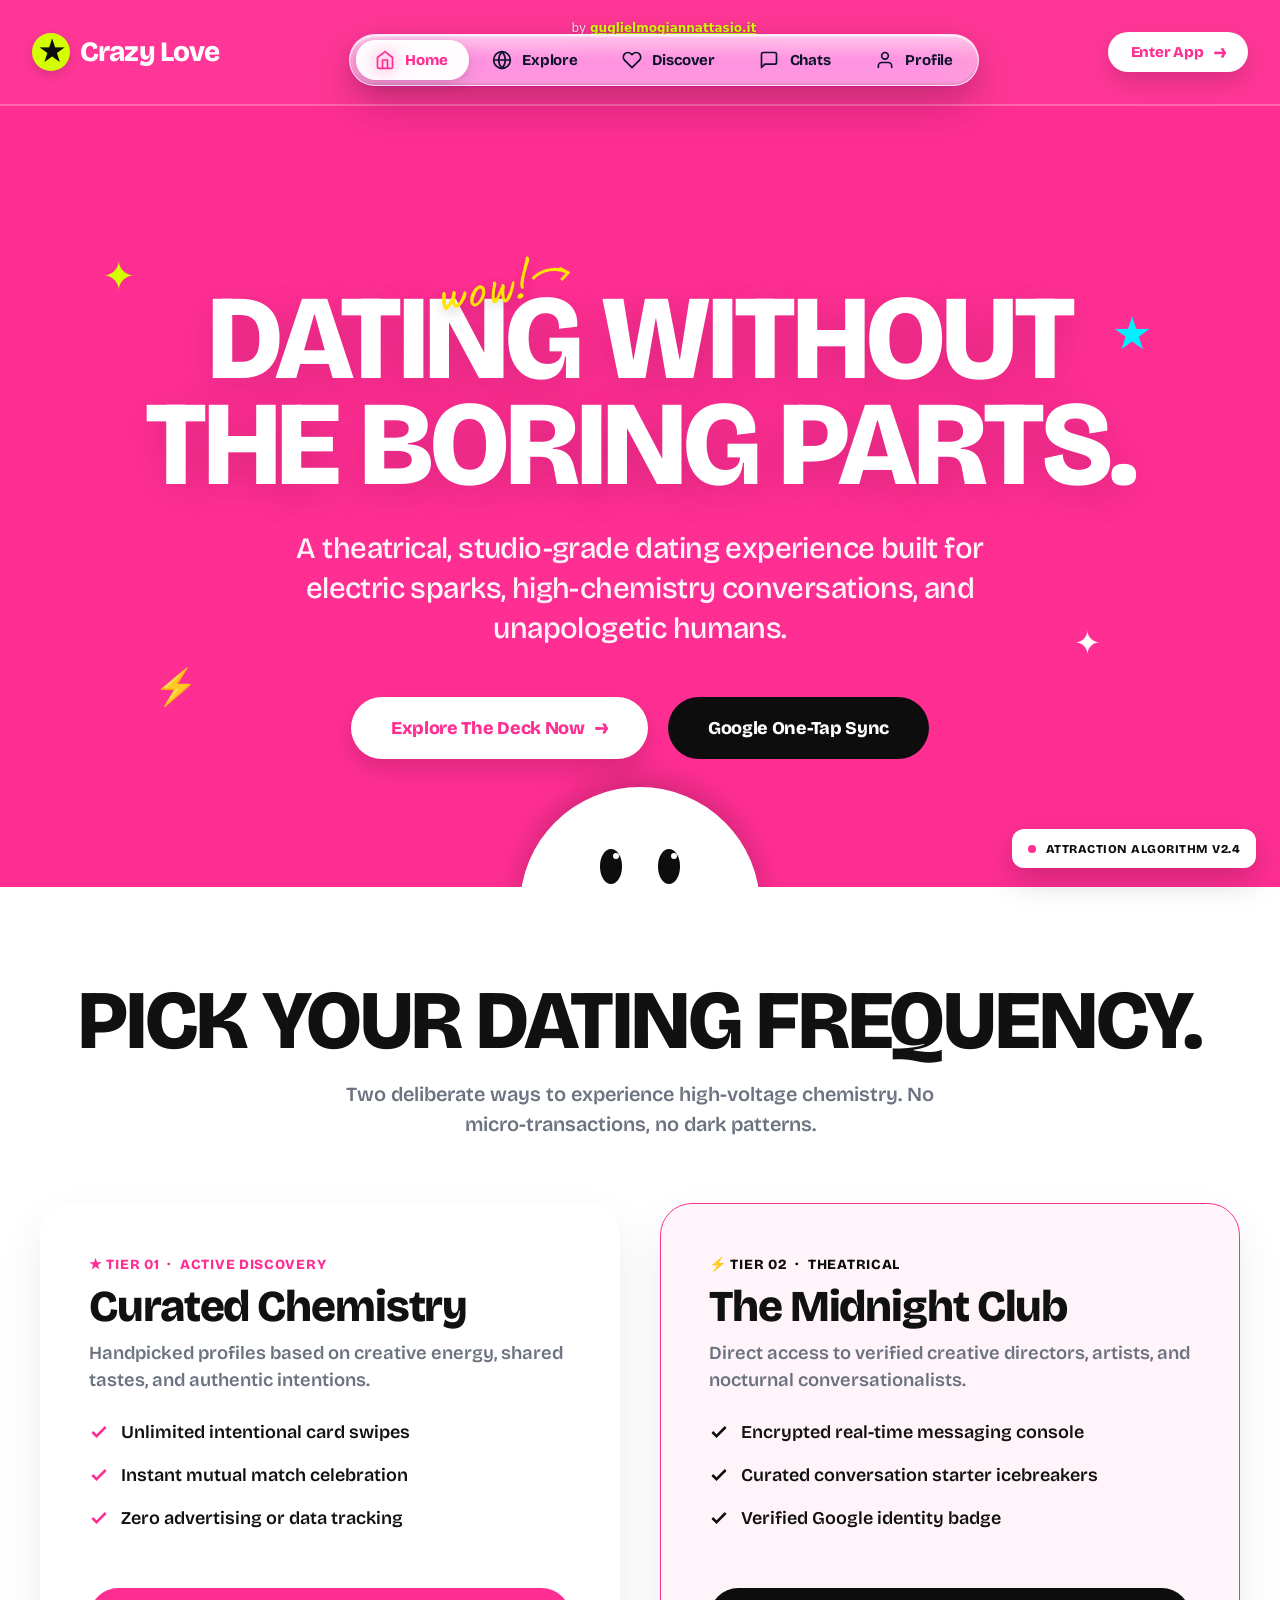
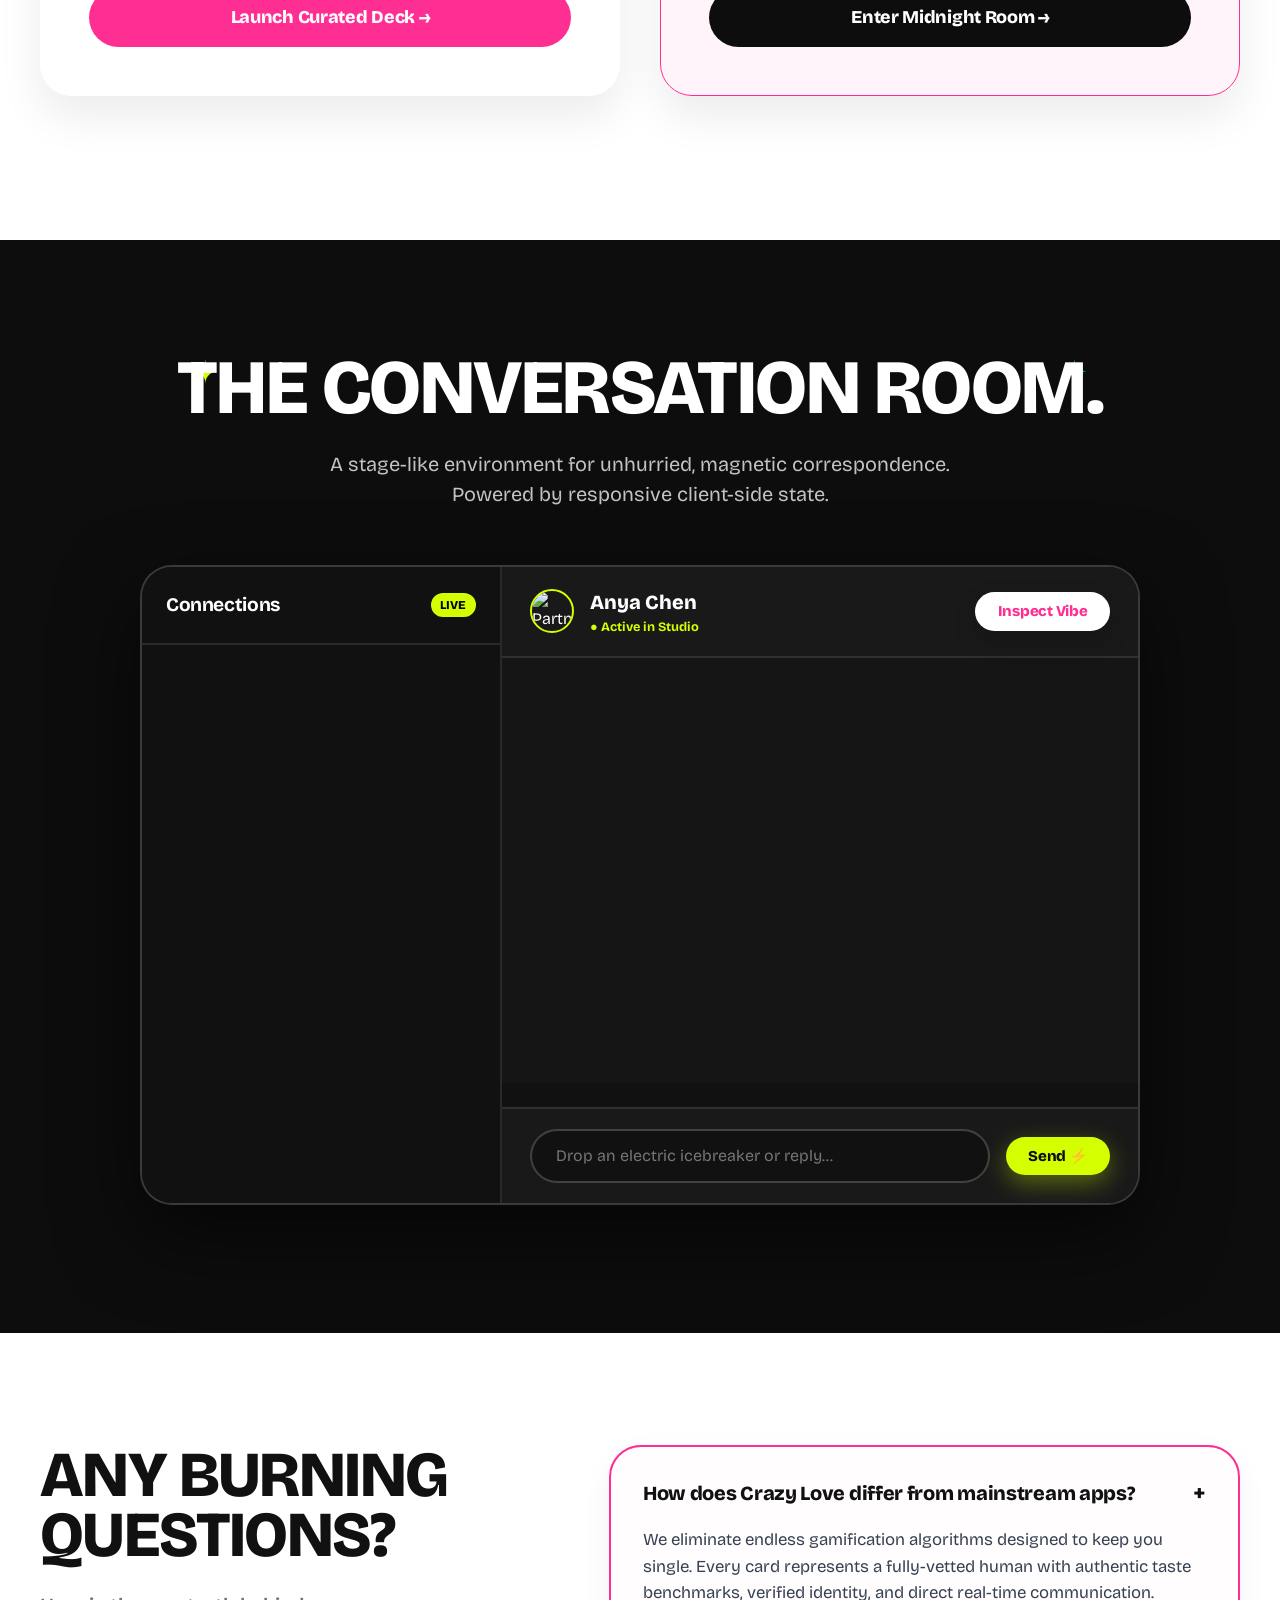
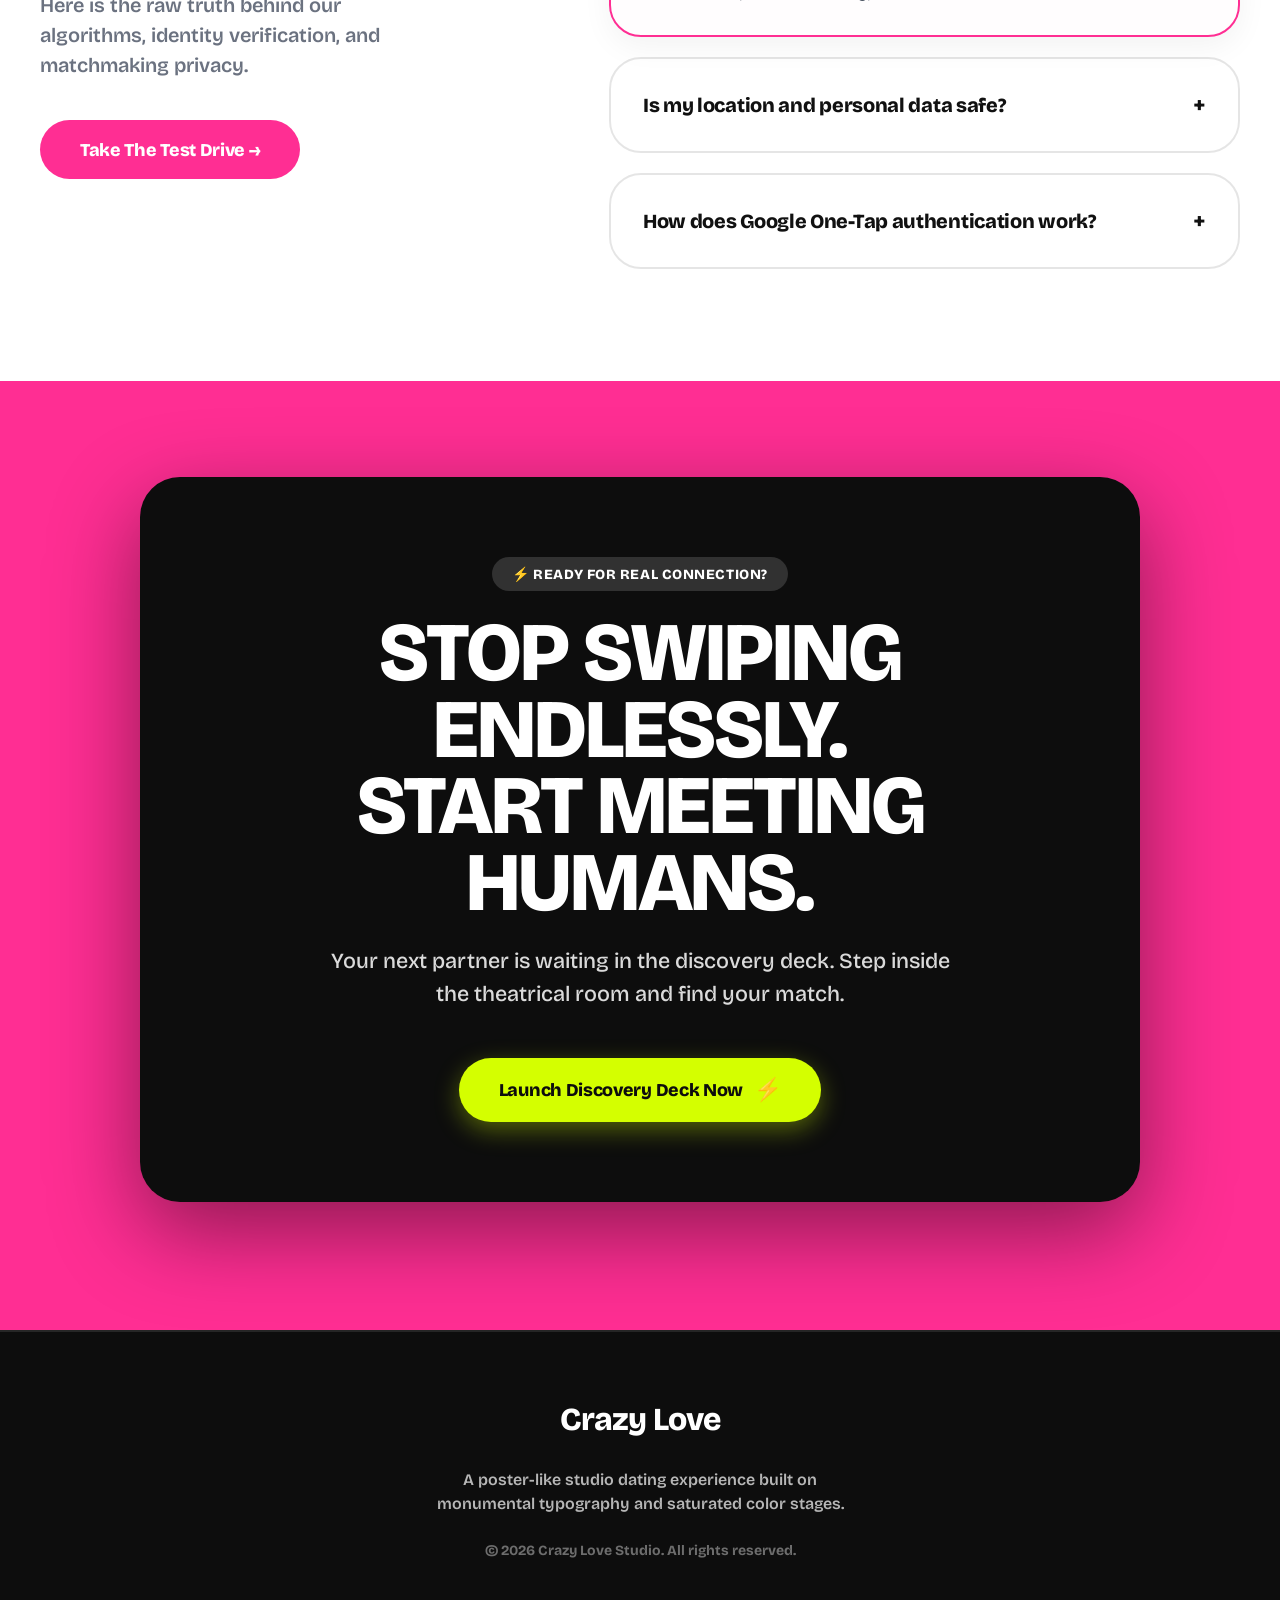
==== commit 38e624c4: "feat: integrate Liquid Glass navbar component with fluid gooey meniscus, specular sheen, and NimbusI" ====
--- a/index.html
+++ b/index.html
@@ -18,7 +18,7 @@
 <body>
 
   <!-- ========================================================================
-       TOP HEADER & EDGE CHROME (CRAZY CREATIVE SPECIFICATION)
+       TOP HEADER & LIQUID GLASS NAVBAR (GUGLIELMO GIANNATTASIO SPECIFICATION)
        ======================================================================== -->
   <header class="cc-header">
     <div class="cc-header-container">
@@ -29,12 +29,13 @@
         <span>Crazy Love</span>
       </a>
 
-      <!-- Centered Navigation Menu -->
-      <nav class="cc-nav-menu" aria-label="Main Navigation">
-        <a href="#home" class="cc-nav-item active" data-route="home">Billboard</a>
-        <a href="#discover" class="cc-nav-item" data-route="discover">Discovery Deck</a>
-        <a href="#chats" class="cc-nav-item" data-route="chats">Theatrical Chat</a>
-      </nav>
+      <!-- Liquid Glass Navbar Center Mount -->
+      <div id="liquidNavbarMount" style="display:flex; flex-direction:column; align-items:center;">
+        <!-- Rendered dynamically by LiquidNavbar in app.js -->
+        <span class="liquid-attribution-tag" style="margin-top:4px;">
+          by <a href="https://guglielmogiannattasio.it" target="_blank" rel="noopener noreferrer">guglielmogiannattasio.it</a>
+        </span>
+      </div>
 
       <!-- Action Pill CTA -->
       <div class="cc-header-actions">
@@ -43,6 +44,9 @@
           <span style="font-size:1.2rem; line-height:1;">→</span>
         </button>
       </div>
+
+    </div>
+  </header>
 
     </div>
   </header>
@@ -126,7 +130,7 @@
         <div class="cc-cards-grid">
           
           <!-- Card 1 -->
-          <article class="cc-broad-card">
+          <article class="cc-broad-card liquid-glass-card">
             <div>
               <div class="card-top-eyebrow">
                 <span>★ TIER 01</span>
@@ -160,7 +164,7 @@
           </article>
 
           <!-- Card 2 -->
-          <article class="cc-broad-card" style="background:#FFF0F7; border-color:var(--canvas-pink);">
+          <article class="cc-broad-card liquid-glass-card" style="background:rgba(255,240,247,0.7) !important; border-color:var(--canvas-pink) !important;">
             <div>
               <div class="card-top-eyebrow" style="color:var(--canvas-dark);">
                 <span>⚡ TIER 02</span>
--- a/app.css
+++ b/app.css
@@ -1061,3 +1061,275 @@
   .cc-nav-menu { display: none; }
   .cc-side-rail { display: none; }
 }
+
+
+/* ==========================================================================
+   LIQUID GLASS DESIGN SYSTEM (Guglielmo Giannattasio / 21st.dev Specification)
+   Water-drop physics, fluid gooey meniscus, specular sheen, and NimbusIcons
+   ========================================================================== */
+
+/* Main Liquid Glass Dock */
+.liquid-navbar-wrapper {
+  position: relative;
+  display: flex;
+  flex-direction: column;
+  align-items: center;
+  gap: 0.35rem;
+}
+
+.liquid-navbar-wrapper * {
+  pointer-events: auto;
+}
+
+/* Glass Capsule Shell */
+.liquid-glass-capsule {
+  position: relative;
+  display: flex;
+  align-items: center;
+  padding: 5px;
+  border-radius: var(--radius-pill);
+  backdrop-filter: blur(28px) saturate(210%) brightness(1.05);
+  -webkit-backdrop-filter: blur(28px) saturate(210%) brightness(1.05);
+  transition: all 0.3s var(--smooth-ease);
+  box-shadow: 
+    0 20px 50px rgba(0, 0, 0, 0.18),
+    0 8px 24px rgba(0, 0, 0, 0.1),
+    inset 0 1.5px 1.5px rgba(255, 255, 255, 0.85),
+    inset 0 -1.5px 2px rgba(0, 0, 0, 0.12);
+}
+
+/* Light Tone (Apple Frosted Crystal) */
+.tone-light .liquid-glass-capsule {
+  background: rgba(255, 255, 255, 0.55);
+  border: 1px solid rgba(255, 255, 255, 0.75);
+}
+
+/* Dark Tone (Smoked Obsidian Glass) */
+.tone-dark .liquid-glass-capsule {
+  background: rgba(18, 18, 22, 0.65);
+  border: 1px solid rgba(255, 255, 255, 0.18);
+  box-shadow: 
+    0 24px 60px rgba(0, 0, 0, 0.55),
+    inset 0 1.5px 1.5px rgba(255, 255, 255, 0.35),
+    inset 0 -1.5px 2px rgba(0, 0, 0, 0.45);
+}
+
+/* Specular Sheen (Curved Optical Light Reflection) */
+.liquid-specular-sheen {
+  position: absolute;
+  top: 0;
+  left: 0;
+  right: 0;
+  height: 50%;
+  border-top-left-radius: var(--radius-pill);
+  border-top-right-radius: var(--radius-pill);
+  background: linear-gradient(180deg, rgba(255, 255, 255, 0.5) 0%, rgba(255, 255, 255, 0.05) 85%, transparent 100%);
+  pointer-events: none;
+  opacity: 0.9;
+}
+
+/* The Fluid Gooey Meniscus Pill (Liquid Droplet Active Indicator) */
+.liquid-meniscus-pill {
+  position: absolute;
+  top: 5px;
+  bottom: 5px;
+  left: 0;
+  border-radius: var(--radius-pill);
+  background: rgba(255, 255, 255, 0.96);
+  box-shadow: 
+    0 6px 20px rgba(0, 0, 0, 0.12),
+    0 2px 6px rgba(0, 0, 0, 0.08),
+    inset 0 1.5px 1.5px #FFFFFF;
+  transition: transform 0.45s cubic-bezier(0.34, 1.56, 0.64, 1), width 0.35s cubic-bezier(0.34, 1.56, 0.64, 1);
+  pointer-events: none;
+  z-index: 1;
+}
+
+.tone-dark .liquid-meniscus-pill {
+  background: rgba(255, 255, 255, 0.15);
+  box-shadow: 
+    0 6px 20px rgba(0, 0, 0, 0.35),
+    inset 0 1px 1.5px rgba(255, 255, 255, 0.5);
+}
+
+/* Nav Items Track */
+.liquid-items-track {
+  position: relative;
+  display: flex;
+  align-items: center;
+  gap: 4px;
+  z-index: 2;
+}
+
+/* Interactive Navigation Button */
+.liquid-nav-btn {
+  position: relative;
+  display: flex;
+  align-items: center;
+  gap: 0.65rem;
+  padding: 0.65rem 1.25rem;
+  border-radius: var(--radius-pill);
+  font-family: var(--font-poster);
+  font-size: 0.9375rem;
+  font-weight: 700;
+  letter-spacing: -0.01em;
+  color: #0B132B;
+  transition: color 0.25s ease, transform 0.2s var(--spring-bounce);
+  overflow: hidden;
+}
+
+.tone-dark .liquid-nav-btn {
+  color: rgba(255, 255, 255, 0.85);
+}
+
+.liquid-nav-btn.active {
+  color: var(--canvas-pink);
+  font-weight: 800;
+}
+
+.tone-dark .liquid-nav-btn.active {
+  color: #FFFFFF;
+}
+
+.liquid-nav-btn:hover {
+  transform: translateY(-1px);
+}
+
+.liquid-nav-btn:active {
+  transform: scale(0.96) translateY(1px);
+}
+
+/* Nimbus Icon Vector Styles */
+.liquid-icon-wrap {
+  display: flex;
+  align-items: center;
+  justify-content: center;
+  width: 1.25rem;
+  height: 1.25rem;
+  flex-shrink: 0;
+  transition: transform 0.3s var(--spring-bounce);
+}
+
+.nimbus-icon {
+  width: 100%;
+  height: 100%;
+  display: block;
+  transition: all 0.3s var(--spring-bounce);
+}
+
+/* Nimbus Icon Signature Micro-Animations */
+/* 1. FX: Glow Pulse */
+.fx-glow:hover .nimbus-home,
+.liquid-nav-btn.active.fx-glow .nimbus-home {
+  filter: drop-shadow(0 0 8px rgba(255, 46, 147, 0.8));
+  animation: nimbusPulse 1.2s infinite alternate;
+}
+
+@keyframes nimbusPulse {
+  0% { transform: scale(1); }
+  100% { transform: scale(1.18); }
+}
+
+/* 2. FX: Globe Spin */
+.fx-spin:hover .nimbus-globe,
+.liquid-nav-btn.active.fx-spin .nimbus-globe {
+  animation: nimbusSpin 1.8s linear infinite;
+}
+
+@keyframes nimbusSpin {
+  0% { transform: rotate(0deg); }
+  100% { transform: rotate(360deg); }
+}
+
+/* 3. FX: Plane Flight Lift */
+.fx-plane:hover .nimbus-plane,
+.liquid-nav-btn.active.fx-plane .nimbus-plane {
+  animation: nimbusFly 1s infinite alternate ease-in-out;
+}
+
+@keyframes nimbusFly {
+  0% { transform: translate(0, 0) rotate(0deg); }
+  100% { transform: translate(2px, -3px) rotate(8deg); }
+}
+
+/* 4. FX: Drop Splash Bounce */
+.fx-drop:hover .nimbus-drop,
+.liquid-nav-btn.active.fx-drop .nimbus-drop {
+  animation: nimbusDrop 0.8s ease-in-out infinite alternate;
+}
+
+@keyframes nimbusDrop {
+  0% { transform: scale(1) translateY(0); }
+  50% { transform: scale(0.85, 1.2) translateY(-4px); }
+  100% { transform: scale(1.15, 0.9) translateY(2px); }
+}
+
+/* 5. FX: User Wave */
+.fx-wave:hover .nimbus-user,
+.liquid-nav-btn.active.fx-wave .nimbus-user {
+  animation: nimbusWave 0.7s infinite alternate ease-in-out;
+}
+
+@keyframes nimbusWave {
+  0% { transform: rotate(-8deg); }
+  100% { transform: rotate(14deg); }
+}
+
+/* Liquid Ripple Drop Splash Effect */
+.liquid-ripple-drop {
+  position: absolute;
+  top: 50%;
+  left: 50%;
+  width: 40px;
+  height: 40px;
+  border-radius: 50%;
+  background: radial-gradient(circle, rgba(255, 46, 147, 0.4) 0%, rgba(255, 255, 255, 0.8) 50%, transparent 70%);
+  transform: translate(-50%, -50%) scale(0);
+  pointer-events: none;
+  opacity: 0;
+}
+
+.liquid-ripple-drop.animate-ripple {
+  animation: liquidDropRipple 0.6s cubic-bezier(0.1, 0.9, 0.2, 1) forwards;
+}
+
+@keyframes liquidDropRipple {
+  0% { transform: translate(-50%, -50%) scale(0.2); opacity: 0.9; }
+  60% { transform: translate(-50%, -50%) scale(2.2); opacity: 0.4; }
+  100% { transform: translate(-50%, -50%) scale(3.2); opacity: 0; }
+}
+
+/* Liquid Glass Attribution Subtitle */
+.liquid-attribution-tag {
+  font: 500 12px/1 ui-sans-serif, -apple-system, 'Segoe UI', system-ui, sans-serif;
+  color: rgba(255, 255, 255, 0.85);
+  text-shadow: 0 1px 3px rgba(0, 0, 0, 0.3);
+  margin-top: 0.2rem;
+  user-select: none;
+}
+
+.liquid-attribution-tag a {
+  color: var(--accent-lime);
+  font-weight: 700;
+  text-decoration: underline;
+  transition: opacity 0.2s ease;
+}
+
+.liquid-attribution-tag a:hover {
+  opacity: 0.8;
+}
+
+/* Liquid Glass Cards Across The Website */
+.liquid-glass-card {
+  background: rgba(255, 255, 255, 0.65) !important;
+  backdrop-filter: blur(24px) saturate(200%) !important;
+  -webkit-backdrop-filter: blur(24px) saturate(200%) !important;
+  border: 1px solid rgba(255, 255, 255, 0.8) !important;
+  box-shadow: 
+    0 20px 45px rgba(0, 0, 0, 0.08),
+    inset 0 1.5px 1.5px rgba(255, 255, 255, 0.9) !important;
+}
+
+.stage-hero-pink {
+  padding-top: 7rem; /* Make room for floating liquid glass navbar */
+}
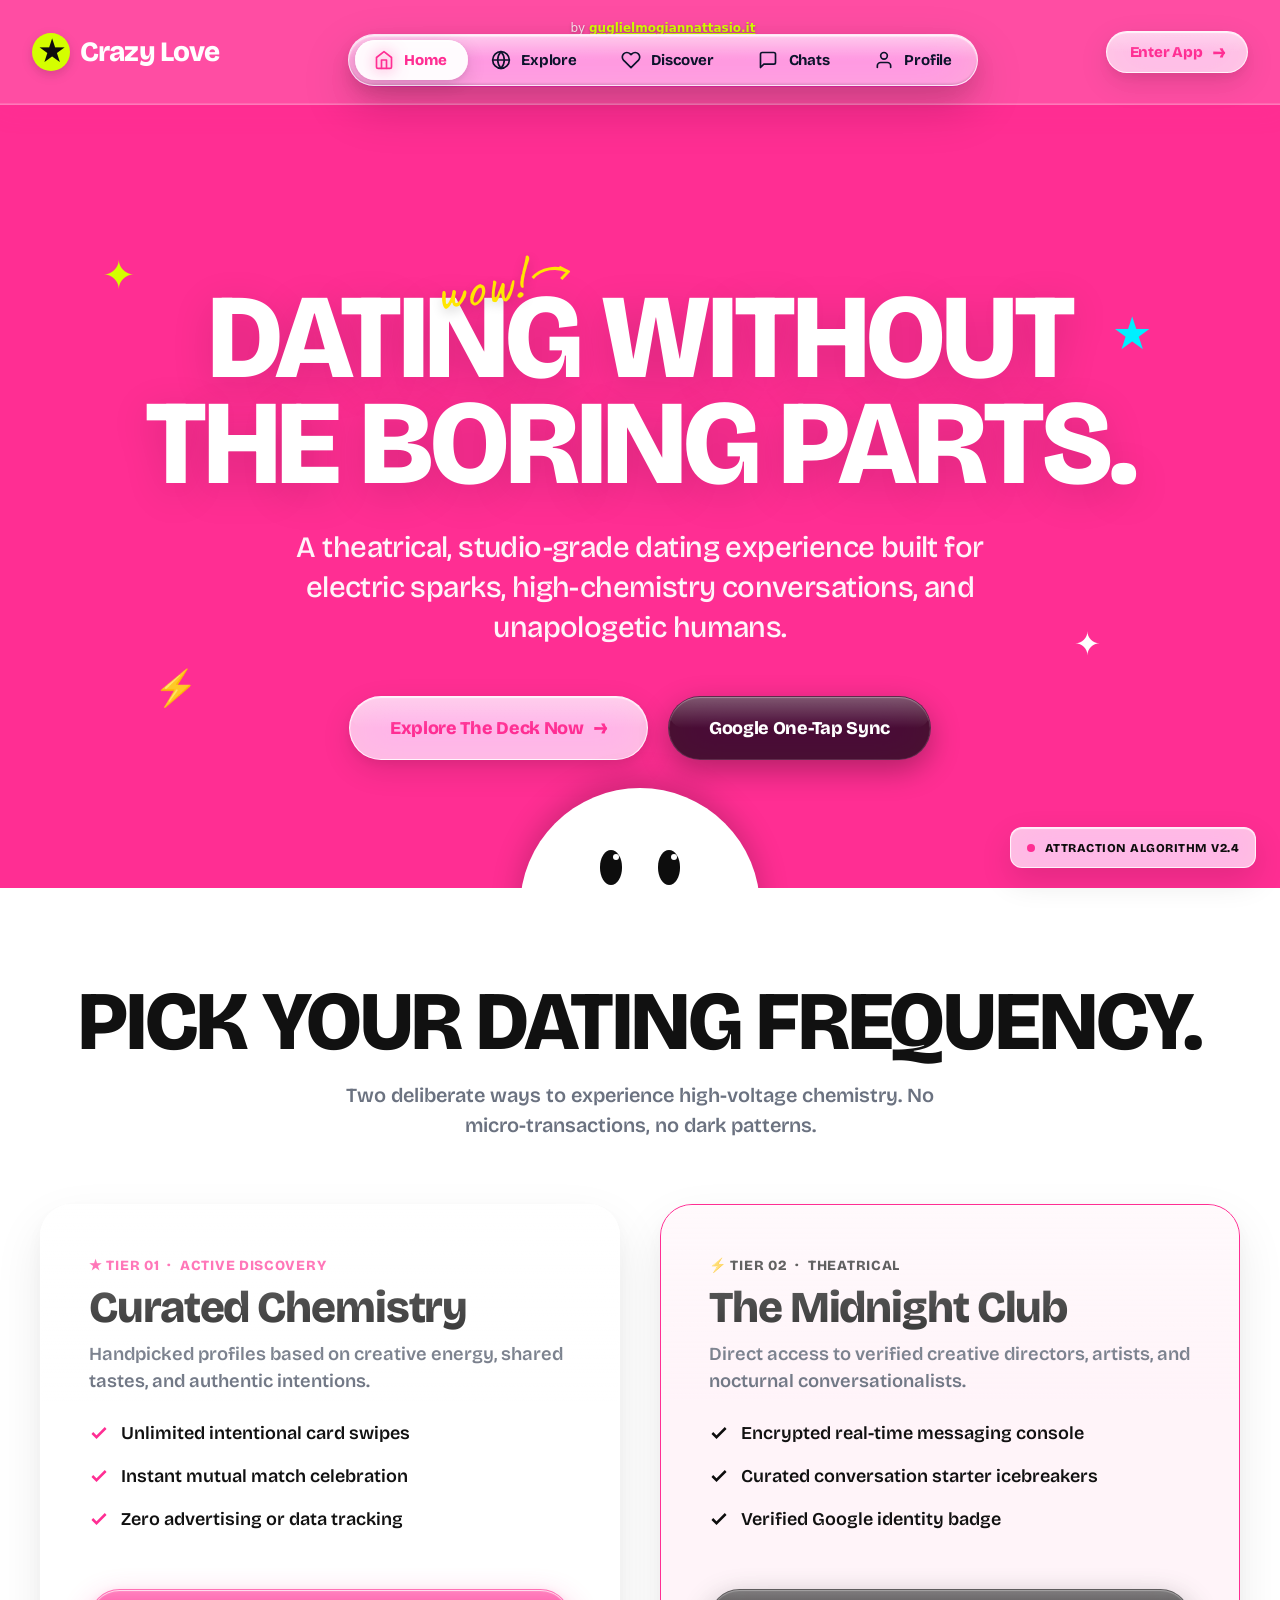
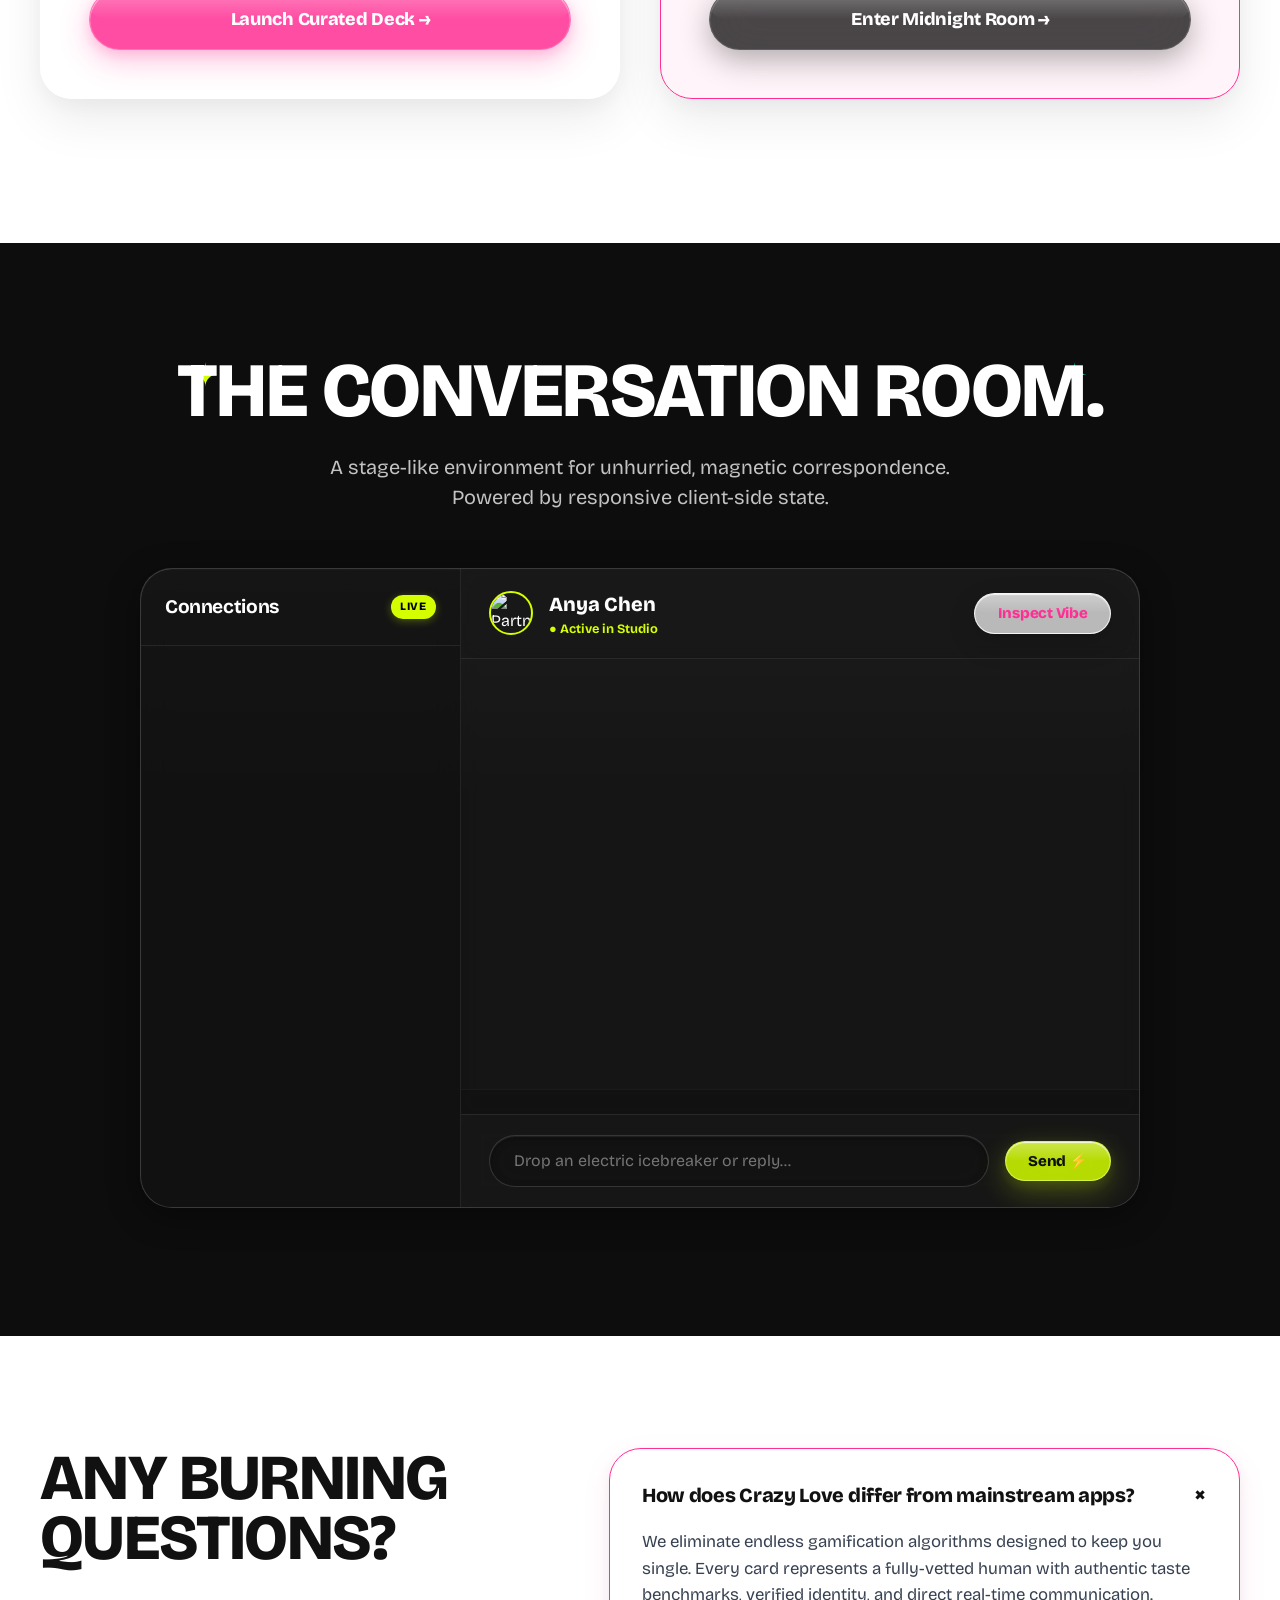
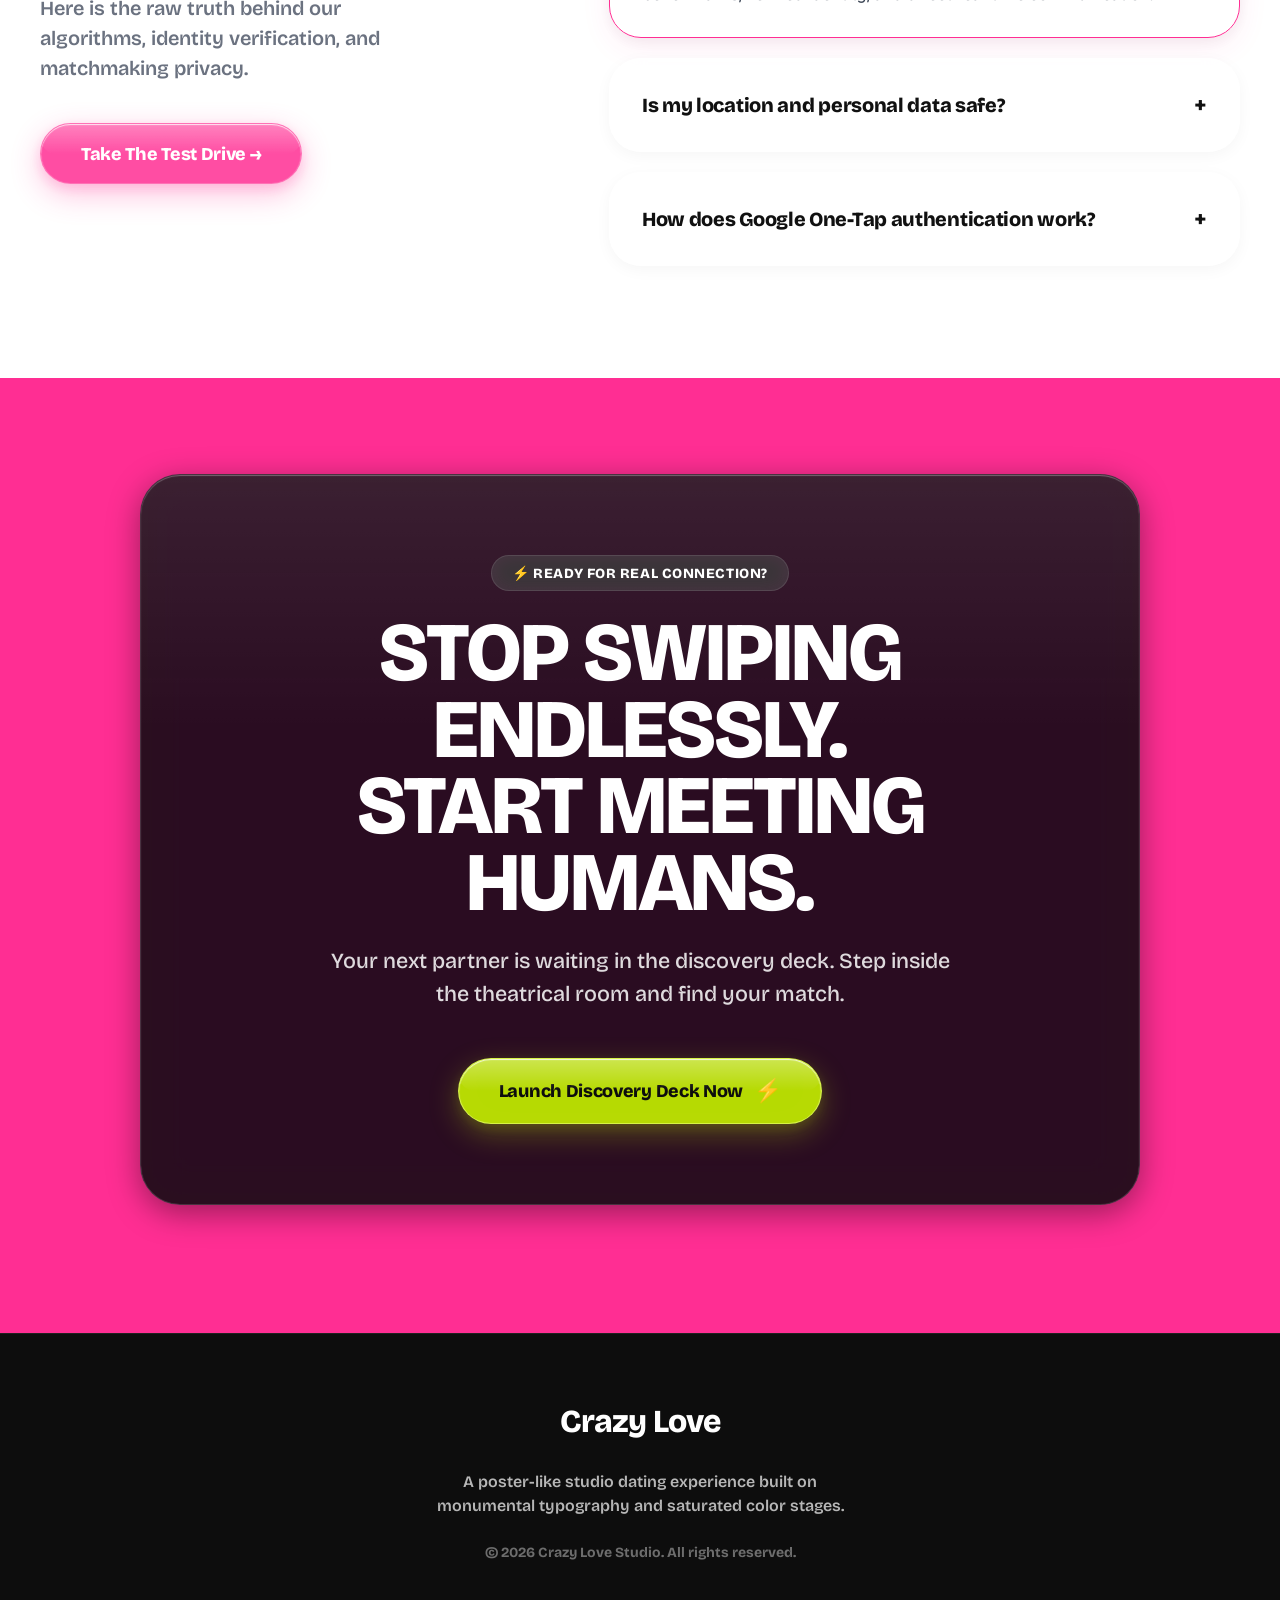
==== commit 7132bb94: "feat(ui): complete liquid glass design system overhaul and polish dashboard views" ====
--- a/index.html
+++ b/index.html
@@ -18,7 +18,7 @@
 <body>
 
   <!-- ========================================================================
-       TOP HEADER & LIQUID GLASS NAVBAR (GUGLIELMO GIANNATTASIO SPECIFICATION)
+       TOP HEADER & LIQUID GLASS NAVBAR
        ======================================================================== -->
   <header class="cc-header">
     <div class="cc-header-container">
@@ -39,7 +39,7 @@
 
       <!-- Action Pill CTA -->
       <div class="cc-header-actions">
-        <button class="pill-btn pill-white pill-sm" id="btnHeaderAction" data-route="discover" type="button">
+        <button class="pill-btn pill-white pill-sm liquid-glass-btn" id="btnHeaderAction" data-route="discover" type="button">
           <span>Enter App</span>
           <span style="font-size:1.2rem; line-height:1;">→</span>
         </button>
@@ -48,11 +48,8 @@
     </div>
   </header>
 
-    </div>
-  </header>
-
   <!-- Pinned Right Edge Rail Badge -->
-  <aside class="cc-side-rail" aria-label="System status badge">
+  <aside class="cc-side-rail liquid-glass-badge" aria-label="System status badge">
     <div class="side-rail-dot"></div>
     <span>Attraction Algorithm v2.4</span>
   </aside>
@@ -92,12 +89,12 @@
 
         <!-- Roomy Tactile White Pill Button -->
         <div style="display:flex; gap:1.25rem; flex-wrap:wrap; justify-content:center;">
-          <button class="pill-btn pill-white" id="btnHeroLaunch" type="button">
+          <button class="pill-btn pill-white liquid-glass-btn" id="btnHeroLaunch" type="button">
             <span>Explore The Deck Now</span>
             <span style="font-size:1.3rem;">→</span>
           </button>
           
-          <button class="pill-btn pill-black" id="btnHeroSignIn" type="button">
+          <button class="pill-btn pill-black liquid-glass-btn" id="btnHeroSignIn" type="button">
             <span>Google One-Tap Sync</span>
           </button>
         </div>
@@ -158,7 +155,7 @@
               </ul>
             </div>
 
-            <button class="pill-btn pill-pink" onclick="window.crazyApp.navigateTo('discover')" type="button">
+            <button class="pill-btn pill-pink liquid-glass-btn" onclick="window.crazyApp.navigateTo('discover')" type="button">
               Launch Curated Deck →
             </button>
           </article>
@@ -192,7 +189,7 @@
               </ul>
             </div>
 
-            <button class="pill-btn pill-black" onclick="window.crazyApp.navigateTo('chats')" type="button">
+            <button class="pill-btn pill-black liquid-glass-btn" onclick="window.crazyApp.navigateTo('chats')" type="button">
               Enter Midnight Room →
             </button>
           </article>
@@ -217,13 +214,13 @@
         <p class="dark-stage-sub">A stage-like environment for unhurried, magnetic correspondence. Powered by responsive client-side state.</p>
 
         <!-- Interactive Theatrical Chat Box -->
-        <div class="theatrical-chat-box">
+        <div class="theatrical-chat-box liquid-glass-panel-dark">
           
           <!-- Left Sidebar Threads -->
           <div class="theatrical-sidebar">
             <div class="theatrical-sidebar-head">
               <strong style="font-size:1.2rem; letter-spacing:-0.02em;">Connections</strong>
-              <span style="background:var(--accent-lime); color:#000; font-size:0.75rem; font-weight:900; padding:0.2rem 0.6rem; border-radius:9999px;">LIVE</span>
+              <span class="live-badge">LIVE</span>
             </div>
 
             <div id="theatricalThreads" style="overflow-y:auto; flex:1;">
@@ -243,7 +240,7 @@
                 </div>
               </div>
 
-              <button class="pill-btn pill-sm pill-white" onclick="window.crazyApp.showCardDetails()" type="button">
+              <button class="pill-btn pill-sm pill-white liquid-glass-btn" onclick="window.crazyApp.showCardDetails()" type="button">
                 Inspect Vibe
               </button>
             </div>
@@ -254,14 +251,14 @@
             </div>
 
             <!-- Icebreaker Pills -->
-            <div id="theatricalIcebreakers" style="padding:0.75rem 1.5rem; background:#111; display:flex; gap:0.5rem; overflow-x:auto;">
+            <div id="theatricalIcebreakers" class="icebreaker-tray">
               <!-- Rendered by app.js -->
             </div>
 
             <!-- Message Input -->
             <div class="theatrical-input-bar">
-              <input type="text" class="theatrical-input" id="theatricalInput" placeholder="Drop an electric icebreaker or reply...">
-              <button class="pill-btn pill-lime pill-sm" id="btnTheatricalSend" type="button">
+              <input type="text" class="theatrical-input liquid-glass-input" id="theatricalInput" placeholder="Drop an electric icebreaker or reply...">
+              <button class="pill-btn pill-lime pill-sm liquid-glass-btn" id="btnTheatricalSend" type="button">
                 Send ⚡
               </button>
             </div>
@@ -285,37 +282,37 @@
             Here is the raw truth behind our algorithms, identity verification, and matchmaking privacy.
           </p>
 
-          <button class="pill-btn pill-pink" onclick="window.crazyApp.navigateTo('discover')" style="margin-top:2.5rem;" type="button">
+          <button class="pill-btn pill-pink liquid-glass-btn" onclick="window.crazyApp.navigateTo('discover')" style="margin-top:2.5rem;" type="button">
             Take The Test Drive →
           </button>
         </div>
 
         <div class="faq-rows-stack">
           
-          <div class="faq-item-row open">
+          <div class="faq-item-row liquid-glass-faq open">
             <div class="faq-q-title">
               <span>How does Crazy Love differ from mainstream apps?</span>
-              <span style="font-size:1.5rem; font-weight:900;">+</span>
+              <span class="faq-toggle">+</span>
             </div>
             <div class="faq-a-body">
               We eliminate endless gamification algorithms designed to keep you single. Every card represents a fully-vetted human with authentic taste benchmarks, verified identity, and direct real-time communication.
             </div>
           </div>
 
-          <div class="faq-item-row">
+          <div class="faq-item-row liquid-glass-faq">
             <div class="faq-q-title">
               <span>Is my location and personal data safe?</span>
-              <span style="font-size:1.5rem; font-weight:900;">+</span>
+              <span class="faq-toggle">+</span>
             </div>
             <div class="faq-a-body">
               Yes. We do not sell behavioural telemetry or broker user coordinates. All session records are stored locally with client-side cryptographic keys.
             </div>
           </div>
 
-          <div class="faq-item-row">
+          <div class="faq-item-row liquid-glass-faq">
             <div class="faq-q-title">
               <span>How does Google One-Tap authentication work?</span>
-              <span style="font-size:1.5rem; font-weight:900;">+</span>
+              <span class="faq-toggle">+</span>
             </div>
             <div class="faq-a-body">
               We verify your Google profile to confirm human identity, eliminate duplicate bots, and keep communication high-standard.
@@ -331,9 +328,9 @@
          STAGE 5: THE CLOSING FLAME CARD & LIME CTA
          ==================================================================== -->
     <section class="stage-closing-flame">
-      <div class="closing-black-card">
-        
-        <div style="display:inline-flex; align-items:center; gap:0.5rem; background:rgba(255,255,255,0.15); padding:0.4rem 1.25rem; border-radius:9999px; font-weight:800; font-size:0.875rem; letter-spacing:0.04em; text-transform:uppercase; margin-bottom:1.5rem;">
+      <div class="closing-black-card liquid-glass-panel-dark">
+        
+        <div class="closing-eyebrow-badge">
           <span>⚡ READY FOR REAL CONNECTION?</span>
         </div>
 
@@ -345,7 +342,7 @@
           Your next partner is waiting in the discovery deck. Step inside the theatrical room and find your match.
         </p>
 
-        <button class="pill-btn pill-lime" id="btnFlameLaunch" type="button">
+        <button class="pill-btn pill-lime liquid-glass-btn" id="btnFlameLaunch" type="button">
           <span>Launch Discovery Deck Now</span>
           <span style="font-size:1.4rem;">⚡</span>
         </button>
@@ -360,41 +357,50 @@
        DISCOVERY DECK INTERACTIVE VIEW
        ======================================================================== -->
   <section class="cc-view" id="viewDiscover">
-    <div class="deck-arena-container">
-      
-      <div style="text-align:center; margin-bottom:1rem;">
-        <span style="color:var(--canvas-pink); font-weight:900; letter-spacing:0.05em; font-size:0.85rem; text-transform:uppercase;">● SWIPE ARENA</span>
-        <h2 style="font-size:3rem; font-weight:800; text-transform:uppercase; line-height:1; letter-spacing:-0.02em; margin-top:0.25rem;">Curated Candidates</h2>
-      </div>
-
-      <!-- 3D Card Stack Arena -->
-      <div class="cc-swipe-stage" id="ccSwipeStage">
-        <!-- Rendered by app.js -->
-      </div>
-
-      <!-- Tactile Action Controls -->
-      <div class="cc-action-controls">
-        <button class="cc-btn-circle cc-btn-rewind" id="btnRewind" title="Rewind (ArrowDown)" type="button">
-          <svg width="22" height="22" viewBox="0 0 24 24" fill="none" stroke="currentColor" stroke-width="2.5"><polyline points="1 4 1 10 7 10"></polyline><path d="M3.51 15a9 9 0 1 0 2.13-9.36L1 10"></path></svg>
-        </button>
-
-        <button class="cc-btn-circle cc-btn-pass" id="btnPass" title="Pass (ArrowLeft)" type="button">
-          <svg width="28" height="28" viewBox="0 0 24 24" fill="none" stroke="currentColor" stroke-width="3"><line x1="18" y1="6" x2="6" y2="18"></line><line x1="6" y1="6" x2="18" y2="18"></line></svg>
-        </button>
-
-        <button class="cc-btn-circle cc-btn-like" id="btnLike" title="Match (ArrowRight)" type="button">
-          <svg width="34" height="34" viewBox="0 0 24 24" fill="currentColor" stroke="currentColor" stroke-width="1.5"><path d="M20.84 4.61a5.5 5.5 0 0 0-7.78 0L12 5.67l-1.06-1.06a5.5 5.5 0 0 0-7.78 7.78l1.06 1.06L12 21.23l7.78-7.78 1.06-1.06a5.5 5.5 0 0 0 0-7.78z"></path></svg>
-        </button>
-
-        <button class="cc-btn-circle cc-btn-info" id="btnInfo" title="Inspect (Space)" type="button">
-          <svg width="22" height="22" viewBox="0 0 24 24" fill="none" stroke="currentColor" stroke-width="2.5"><circle cx="12" cy="12" r="10"></circle><line x1="12" y1="16" x2="12" y2="12"></line><line x1="12" y1="8" x2="12.01" y2="8"></line></svg>
-        </button>
-      </div>
-
-      <div style="font-size:0.875rem; font-weight:800; color:var(--muted-gray); margin-top:0.5rem;">
-        Shortcuts: [←] Pass · [→] Connect · [↓] Rewind · [Space] Inspect
-      </div>
-
+    <div class="dashboard-canvas">
+      
+      <!-- Ambient background orbs -->
+      <div class="ambient-orb orb-pink"></div>
+      <div class="ambient-orb orb-cyan"></div>
+      <div class="ambient-orb orb-lime"></div>
+      
+      <div class="deck-arena-container">
+        
+        <div class="deck-header-glass liquid-glass-panel">
+          <span class="deck-header-dot">●</span>
+          <span class="deck-header-label">SWIPE ARENA</span>
+          <h2 class="deck-header-title">Curated Candidates</h2>
+        </div>
+
+        <!-- 3D Card Stack Arena -->
+        <div class="cc-swipe-stage" id="ccSwipeStage">
+          <!-- Rendered by app.js -->
+        </div>
+
+        <!-- Tactile Action Controls -->
+        <div class="cc-action-controls">
+          <button class="cc-btn-circle cc-btn-rewind liquid-glass-circle" id="btnRewind" title="Rewind (ArrowDown)" type="button">
+            <svg width="22" height="22" viewBox="0 0 24 24" fill="none" stroke="currentColor" stroke-width="2.5"><polyline points="1 4 1 10 7 10"></polyline><path d="M3.51 15a9 9 0 1 0 2.13-9.36L1 10"></path></svg>
+          </button>
+
+          <button class="cc-btn-circle cc-btn-pass liquid-glass-circle" id="btnPass" title="Pass (ArrowLeft)" type="button">
+            <svg width="28" height="28" viewBox="0 0 24 24" fill="none" stroke="currentColor" stroke-width="3"><line x1="18" y1="6" x2="6" y2="18"></line><line x1="6" y1="6" x2="18" y2="18"></line></svg>
+          </button>
+
+          <button class="cc-btn-circle cc-btn-like liquid-glass-circle" id="btnLike" title="Match (ArrowRight)" type="button">
+            <svg width="34" height="34" viewBox="0 0 24 24" fill="currentColor" stroke="currentColor" stroke-width="1.5"><path d="M20.84 4.61a5.5 5.5 0 0 0-7.78 0L12 5.67l-1.06-1.06a5.5 5.5 0 0 0-7.78 7.78l1.06 1.06L12 21.23l7.78-7.78 1.06-1.06a5.5 5.5 0 0 0 0-7.78z"></path></svg>
+          </button>
+
+          <button class="cc-btn-circle cc-btn-info liquid-glass-circle" id="btnInfo" title="Inspect (Space)" type="button">
+            <svg width="22" height="22" viewBox="0 0 24 24" fill="none" stroke="currentColor" stroke-width="2.5"><circle cx="12" cy="12" r="10"></circle><line x1="12" y1="16" x2="12" y2="12"></line><line x1="12" y1="8" x2="12.01" y2="8"></line></svg>
+          </button>
+        </div>
+
+        <div class="deck-shortcuts-label">
+          Shortcuts: [←] Pass · [→] Connect · [↓] Rewind · [Space] Inspect
+        </div>
+
+      </div>
     </div>
   </section>
 
@@ -403,65 +409,73 @@
        CHATS VIEW
        ======================================================================== -->
   <section class="cc-view" id="viewChats">
-    <div style="max-width:1100px; margin:2rem auto; padding:0 1.5rem;">
-      
-      <div style="display:flex; justify-content:space-between; align-items:center; margin-bottom:1.5rem;">
-        <div>
-          <span style="color:var(--canvas-pink); font-weight:900; letter-spacing:0.05em; font-size:0.85rem; text-transform:uppercase;">● DIRECT MESSAGES</span>
-          <h2 style="font-size:2.5rem; font-weight:800; text-transform:uppercase;">Active Conversations</h2>
-        </div>
-        <button class="pill-btn pill-pink pill-sm" data-route="discover" type="button">
-          ← Back to Deck
-        </button>
-      </div>
-
-      <!-- Theatrical Box Repurposed -->
-      <div class="theatrical-chat-box" style="box-shadow:0 20px 60px rgba(0,0,0,0.2);">
-        
-        <div class="theatrical-sidebar">
-          <div class="theatrical-sidebar-head">
-            <strong style="font-size:1.2rem;">Connections</strong>
-            <span style="background:var(--accent-lime); color:#000; font-size:0.75rem; font-weight:900; padding:0.2rem 0.6rem; border-radius:9999px;">LIVE</span>
-          </div>
-
-          <div id="theatricalThreads_page" style="overflow-y:auto; flex:1;">
-            <!-- Rendered by app.js -->
-          </div>
-        </div>
-
-        <div class="theatrical-chat-pane">
-          <div class="theatrical-chat-header">
-            <div style="display:flex; align-items:center; gap:1rem;">
-              <img id="theatricalChatAvatar_page" src="https://images.unsplash.com/photo-1534528741775-53994a69daeb?auto=format&fit=crop&w=200&h=200&q=80" style="width:2.75rem; height:2.75rem; border-radius:50%; object-fit:cover; border:2px solid var(--accent-lime);" alt="Partner">
-              <div>
-                <div id="theatricalChatName_page" style="font-size:1.25rem; font-weight:800;">Anya Chen</div>
-                <div style="font-size:0.8rem; color:var(--accent-lime); font-weight:700;">● Active in Studio</div>
+    <div class="dashboard-canvas">
+      
+      <!-- Ambient background orbs -->
+      <div class="ambient-orb orb-purple"></div>
+      <div class="ambient-orb orb-pink-soft"></div>
+      
+      <div class="chats-arena-container">
+        
+        <div class="chats-top-bar">
+          <div>
+            <span class="deck-header-dot">●</span>
+            <span class="deck-header-label">DIRECT MESSAGES</span>
+            <h2 class="chats-page-title">Active Conversations</h2>
+          </div>
+          <button class="pill-btn pill-pink pill-sm liquid-glass-btn" data-route="discover" type="button">
+            ← Back to Deck
+          </button>
+        </div>
+
+        <!-- Theatrical Box Repurposed -->
+        <div class="theatrical-chat-box liquid-glass-chat-box">
+          
+          <div class="theatrical-sidebar">
+            <div class="theatrical-sidebar-head">
+              <strong style="font-size:1.2rem;">Connections</strong>
+              <span class="live-badge">LIVE</span>
+            </div>
+
+            <div id="theatricalThreads_page" style="overflow-y:auto; flex:1;">
+              <!-- Rendered by app.js -->
+            </div>
+          </div>
+
+          <div class="theatrical-chat-pane">
+            <div class="theatrical-chat-header">
+              <div style="display:flex; align-items:center; gap:1rem;">
+                <img id="theatricalChatAvatar_page" src="https://images.unsplash.com/photo-1534528741775-53994a69daeb?auto=format&fit=crop&w=200&h=200&q=80" style="width:2.75rem; height:2.75rem; border-radius:50%; object-fit:cover; border:2px solid var(--accent-lime);" alt="Partner">
+                <div>
+                  <div id="theatricalChatName_page" style="font-size:1.25rem; font-weight:800;">Anya Chen</div>
+                  <div style="font-size:0.8rem; color:var(--accent-lime); font-weight:700;">● Active in Studio</div>
+                </div>
               </div>
-            </div>
-
-            <button class="pill-btn pill-sm pill-white" onclick="window.crazyApp.showCardDetails()" type="button">
-              Inspect Vibe
-            </button>
-          </div>
-
-          <div class="theatrical-messages-stream" id="theatricalMessages_page">
-            <!-- Rendered by app.js -->
-          </div>
-
-          <div id="theatricalIcebreakers_page" style="padding:0.75rem 1.5rem; background:#111; display:flex; gap:0.5rem; overflow-x:auto;">
-            <!-- Rendered by app.js -->
-          </div>
-
-          <div class="theatrical-input-bar">
-            <input type="text" class="theatrical-input" id="theatricalInput_page" placeholder="Drop an electric icebreaker or reply...">
-            <button class="pill-btn pill-lime pill-sm" id="btnTheatricalSend_page" type="button">
-              Send ⚡
-            </button>
-          </div>
-        </div>
-
-      </div>
-
+
+              <button class="pill-btn pill-sm pill-white liquid-glass-btn" onclick="window.crazyApp.showCardDetails()" type="button">
+                Inspect Vibe
+              </button>
+            </div>
+
+            <div class="theatrical-messages-stream" id="theatricalMessages_page">
+              <!-- Rendered by app.js -->
+            </div>
+
+            <div id="theatricalIcebreakers_page" class="icebreaker-tray">
+              <!-- Rendered by app.js -->
+            </div>
+
+            <div class="theatrical-input-bar">
+              <input type="text" class="theatrical-input liquid-glass-input" id="theatricalInput_page" placeholder="Drop an electric icebreaker or reply...">
+              <button class="pill-btn pill-lime pill-sm liquid-glass-btn" id="btnTheatricalSend_page" type="button">
+                Send ⚡
+              </button>
+            </div>
+          </div>
+
+        </div>
+
+      </div>
     </div>
   </section>
 
@@ -472,29 +486,27 @@
 
   <!-- Match Celebration Modal -->
   <div class="cc-modal-backdrop" id="ccMatchModal">
-    <div class="cc-modal-box">
-      <button class="cc-modal-close" data-close-modal type="button">✕</button>
-
-      <div style="display:inline-flex; align-items:center; justify-content:center; width:4rem; height:4rem; background:var(--accent-lime); border-radius:50%; font-size:2rem; font-weight:900; margin-bottom:1rem;">
-        ⚡
-      </div>
-
-      <h2 style="font-size:2.5rem; font-weight:800; text-transform:uppercase; line-height:1; letter-spacing:-0.02em;">IT'S A MATCH!</h2>
-      <p style="font-size:1.15rem; color:var(--muted-gray); font-weight:600; margin-top:0.5rem;">
+    <div class="cc-modal-box liquid-glass-modal">
+      <button class="cc-modal-close liquid-glass-circle-sm" data-close-modal type="button">✕</button>
+
+      <div class="modal-icon-circle modal-icon-lime">⚡</div>
+
+      <h2 class="modal-title">IT'S A MATCH!</h2>
+      <p class="modal-subtitle">
         You and <span id="ccMatchName" style="color:var(--canvas-pink); font-weight:800;">Anya Chen</span> felt the attraction.
       </p>
 
-      <div style="display:flex; justify-content:center; align-items:center; margin:2rem 0;">
-        <img src="https://images.unsplash.com/photo-1535713875002-d1d0cf377fde?auto=format&fit=crop&w=200&h=200&q=80" style="width:5rem; height:5rem; border-radius:50%; border:3px solid var(--ink-dark); object-fit:cover;" alt="Me">
-        <div style="width:2.5rem; height:4px; background:var(--accent-lime); margin:0 -0.5rem; z-index:2;"></div>
-        <img id="ccMatchAvatar" src="https://images.unsplash.com/photo-1534528741775-53994a69daeb?auto=format&fit=crop&w=200&h=200&q=80" style="width:5rem; height:5rem; border-radius:50%; border:3px solid var(--ink-dark); object-fit:cover;" alt="Partner">
+      <div class="match-avatars-row">
+        <img src="https://images.unsplash.com/photo-1535713875002-d1d0cf377fde?auto=format&fit=crop&w=200&h=200&q=80" class="match-avatar-img" alt="Me">
+        <div class="match-connector-bar"></div>
+        <img id="ccMatchAvatar" src="https://images.unsplash.com/photo-1534528741775-53994a69daeb?auto=format&fit=crop&w=200&h=200&q=80" class="match-avatar-img" alt="Partner">
       </div>
 
       <div style="display:flex; flex-direction:column; gap:0.85rem;">
-        <button class="pill-btn pill-lime" id="btnMatchChat" type="button">
+        <button class="pill-btn pill-lime liquid-glass-btn" id="btnMatchChat" type="button">
           Open Chat Console ⚡
         </button>
-        <button class="pill-btn pill-black" id="btnMatchClose" type="button">
+        <button class="pill-btn pill-black liquid-glass-btn" id="btnMatchClose" type="button">
           Keep Swiping
         </button>
       </div>
@@ -504,30 +516,28 @@
 
   <!-- Google Auth Modal -->
   <div class="cc-modal-backdrop" id="ccAuthModal">
-    <div class="cc-modal-box">
-      <button class="cc-modal-close" data-close-modal type="button">✕</button>
-
-      <div style="display:inline-flex; align-items:center; justify-content:center; width:3.5rem; height:3.5rem; background:var(--canvas-pink); color:#FFF; border-radius:50%; font-size:1.75rem; font-weight:900; margin-bottom:1rem;">
-        ★
-      </div>
-
-      <h2 style="font-size:2.25rem; font-weight:800; text-transform:uppercase; line-height:1.1;">Google Identity Sync</h2>
-      <p style="font-size:1.05rem; color:var(--muted-gray); font-weight:600; margin-top:0.5rem;">
+    <div class="cc-modal-box liquid-glass-modal">
+      <button class="cc-modal-close liquid-glass-circle-sm" data-close-modal type="button">✕</button>
+
+      <div class="modal-icon-circle modal-icon-pink">★</div>
+
+      <h2 class="modal-title">Google Identity Sync</h2>
+      <p class="modal-subtitle">
         Authenticate with your Google account to confirm identity and unlock matching queues.
       </p>
 
-      <div style="background:#FFF0F7; border:2px solid var(--canvas-pink); border-radius:1rem; padding:1.25rem; margin:1.5rem 0; text-align:left;">
-        <div style="font-size:0.8rem; font-weight:800; color:var(--canvas-pink); text-transform:uppercase;">Connected Account:</div>
-        <div style="font-size:1.1rem; font-weight:800; margin-top:0.25rem;">armaan123009@gmail.com</div>
-        <div style="font-size:0.85rem; color:var(--muted-gray); font-weight:600;">Armaan Yadav · Verified Profile</div>
+      <div class="auth-info-card">
+        <div class="auth-info-label">Connected Account:</div>
+        <div class="auth-info-email">armaan123009@gmail.com</div>
+        <div class="auth-info-name">Armaan Yadav · Verified Profile</div>
       </div>
 
       <div style="display:flex; flex-direction:column; gap:0.85rem;">
-        <button class="pill-btn pill-pink" id="googleAuthBtn" type="button">
+        <button class="pill-btn pill-pink liquid-glass-btn" id="googleAuthBtn" type="button">
           <span>Authorize Google Profile</span>
           <span>→</span>
         </button>
-        <button class="pill-btn pill-black" id="guestAuthBtn" type="button">
+        <button class="pill-btn pill-black liquid-glass-btn" id="guestAuthBtn" type="button">
           Continue as Guest
         </button>
       </div>
@@ -537,8 +547,8 @@
 
   <!-- Profile Inspector Modal -->
   <div class="cc-modal-backdrop" id="ccInfoModal">
-    <div class="cc-modal-box" style="max-height:85vh; overflow-y:auto;">
-      <button class="cc-modal-close" data-close-modal type="button">✕</button>
+    <div class="cc-modal-box liquid-glass-modal" style="max-height:85vh; overflow-y:auto;">
+      <button class="cc-modal-close liquid-glass-circle-sm" data-close-modal type="button">✕</button>
       <div id="infoModalBody">
         <!-- Rendered by app.js -->
       </div>
--- a/app.css
+++ b/app.css
@@ -1,6 +1,7 @@
 /* ==========================================================================
    CRAZY CREATIVE DATING SYSTEM - POSTER-LIKE STYLESHEET
-   Saturated Pink Billboard, Monumental Bricolage Typography, Tactile Pills, Theatrical Dark Stage
+   Saturated Pink Billboard, Monumental Bricolage Typography, Tactile Pills,
+   Theatrical Dark Stage, Full Liquid Glass Design System
    ========================================================================== */
 
 @import url('https://fonts.googleapis.com/css2?family=Bricolage+Grotesque:opsz,wght@12..96,400;500;600;700;800&family=Caveat:wght@700&display=swap');
@@ -36,6 +37,18 @@
   /* Transitions */
   --spring-bounce: cubic-bezier(0.34, 1.56, 0.64, 1);
   --smooth-ease: cubic-bezier(0.16, 1, 0.3, 1);
+
+  /* Liquid Glass Tokens */
+  --glass-blur: 24px;
+  --glass-bg-light: rgba(255, 255, 255, 0.45);
+  --glass-bg-dark: rgba(18, 18, 22, 0.55);
+  --glass-border-light: rgba(255, 255, 255, 0.65);
+  --glass-border-dark: rgba(255, 255, 255, 0.15);
+  --glass-sheen: rgba(255, 255, 255, 0.6);
+  --glass-shadow: 0 8px 32px rgba(0, 0, 0, 0.12);
+  --glass-shadow-dark: 0 8px 32px rgba(0, 0, 0, 0.4);
+  --glass-inset: inset 0 1px 1px rgba(255, 255, 255, 0.8);
+  --glass-inset-dark: inset 0 1px 1px rgba(255, 255, 255, 0.3);
 }
 
 /* ==========================================================================
@@ -79,6 +92,271 @@
 }
 
 /* ==========================================================================
+   LIQUID GLASS UNIVERSAL MIXINS (Applied via utility classes)
+   Every interactive element gets the glass treatment
+   ========================================================================== */
+
+/* --- Liquid Glass Button (all pill-btn elements) --- */
+.liquid-glass-btn {
+  position: relative;
+  backdrop-filter: blur(var(--glass-blur)) saturate(180%);
+  -webkit-backdrop-filter: blur(var(--glass-blur)) saturate(180%);
+  border: 1px solid var(--glass-border-light);
+  box-shadow:
+    var(--glass-shadow),
+    var(--glass-inset);
+  overflow: hidden;
+}
+
+.liquid-glass-btn::before {
+  content: "";
+  position: absolute;
+  top: 0;
+  left: 0;
+  right: 0;
+  height: 50%;
+  border-radius: inherit;
+  background: linear-gradient(180deg, var(--glass-sheen) 0%, transparent 100%);
+  pointer-events: none;
+  opacity: 0.5;
+  transition: opacity 0.3s ease;
+}
+
+.liquid-glass-btn:hover::before {
+  opacity: 0.8;
+}
+
+/* Glass pill overrides per variant */
+.pill-white.liquid-glass-btn {
+  background: rgba(255, 255, 255, 0.7);
+  border-color: rgba(255, 255, 255, 0.85);
+  box-shadow:
+    0 10px 30px rgba(0, 0, 0, 0.12),
+    0 4px 12px rgba(0, 0, 0, 0.06),
+    var(--glass-inset);
+}
+
+.pill-black.liquid-glass-btn {
+  background: rgba(13, 13, 13, 0.75);
+  border-color: rgba(255, 255, 255, 0.12);
+  box-shadow:
+    0 10px 30px rgba(0, 0, 0, 0.3),
+    var(--glass-inset-dark);
+}
+
+.pill-pink.liquid-glass-btn {
+  background: rgba(255, 46, 147, 0.85);
+  border-color: rgba(255, 150, 200, 0.5);
+  box-shadow:
+    0 10px 30px rgba(255, 46, 147, 0.3),
+    0 4px 12px rgba(255, 46, 147, 0.15),
+    var(--glass-inset);
+}
+
+.pill-lime.liquid-glass-btn {
+  background: rgba(212, 255, 0, 0.85);
+  border-color: rgba(230, 255, 100, 0.7);
+  box-shadow:
+    0 10px 30px rgba(212, 255, 0, 0.25),
+    0 4px 12px rgba(212, 255, 0, 0.1),
+    var(--glass-inset);
+}
+
+/* --- Liquid Glass Card --- */
+.liquid-glass-card {
+  background: var(--glass-bg-light) !important;
+  backdrop-filter: blur(var(--glass-blur)) saturate(200%) !important;
+  -webkit-backdrop-filter: blur(var(--glass-blur)) saturate(200%) !important;
+  border: 1px solid var(--glass-border-light) !important;
+  box-shadow:
+    0 20px 50px rgba(0, 0, 0, 0.08),
+    0 8px 24px rgba(0, 0, 0, 0.04),
+    var(--glass-inset) !important;
+  position: relative;
+}
+
+.liquid-glass-card::before {
+  content: "";
+  position: absolute;
+  top: 0;
+  left: 0;
+  right: 0;
+  height: 40%;
+  border-top-left-radius: var(--radius-card);
+  border-top-right-radius: var(--radius-card);
+  background: linear-gradient(180deg, rgba(255, 255, 255, 0.5) 0%, transparent 100%);
+  pointer-events: none;
+}
+
+/* --- Liquid Glass Panel (Dashboard containers) --- */
+.liquid-glass-panel {
+  background: var(--glass-bg-light);
+  backdrop-filter: blur(var(--glass-blur)) saturate(190%);
+  -webkit-backdrop-filter: blur(var(--glass-blur)) saturate(190%);
+  border: 1px solid var(--glass-border-light);
+  border-radius: var(--radius-card);
+  box-shadow: var(--glass-shadow), var(--glass-inset);
+  position: relative;
+}
+
+.liquid-glass-panel::before {
+  content: "";
+  position: absolute;
+  top: 0;
+  left: 0;
+  right: 0;
+  height: 45%;
+  border-top-left-radius: var(--radius-card);
+  border-top-right-radius: var(--radius-card);
+  background: linear-gradient(180deg, rgba(255, 255, 255, 0.45) 0%, transparent 100%);
+  pointer-events: none;
+}
+
+/* --- Liquid Glass Panel Dark --- */
+.liquid-glass-panel-dark {
+  position: relative;
+  backdrop-filter: blur(20px) saturate(160%);
+  -webkit-backdrop-filter: blur(20px) saturate(160%);
+  border: 1px solid var(--glass-border-dark) !important;
+  box-shadow:
+    var(--glass-shadow-dark),
+    var(--glass-inset-dark) !important;
+}
+
+.liquid-glass-panel-dark::before {
+  content: "";
+  position: absolute;
+  top: 0;
+  left: 0;
+  right: 0;
+  height: 35%;
+  border-top-left-radius: inherit;
+  border-top-right-radius: inherit;
+  background: linear-gradient(180deg, rgba(255, 255, 255, 0.08) 0%, transparent 100%);
+  pointer-events: none;
+  z-index: 0;
+}
+
+/* --- Liquid Glass Circle Buttons (Deck action buttons) --- */
+.liquid-glass-circle {
+  backdrop-filter: blur(20px) saturate(180%);
+  -webkit-backdrop-filter: blur(20px) saturate(180%);
+  border: 1px solid rgba(255, 255, 255, 0.6) !important;
+  box-shadow:
+    0 8px 24px rgba(0, 0, 0, 0.1),
+    0 2px 8px rgba(0, 0, 0, 0.06),
+    var(--glass-inset);
+  position: relative;
+  overflow: hidden;
+}
+
+.liquid-glass-circle::before {
+  content: "";
+  position: absolute;
+  top: 0;
+  left: 0;
+  right: 0;
+  height: 50%;
+  border-radius: inherit;
+  background: linear-gradient(180deg, rgba(255, 255, 255, 0.6) 0%, transparent 100%);
+  pointer-events: none;
+}
+
+.liquid-glass-circle:hover {
+  box-shadow:
+    0 12px 32px rgba(0, 0, 0, 0.15),
+    0 4px 12px rgba(0, 0, 0, 0.08),
+    var(--glass-inset);
+}
+
+/* Small circle variant */
+.liquid-glass-circle-sm {
+  backdrop-filter: blur(16px) saturate(160%);
+  -webkit-backdrop-filter: blur(16px) saturate(160%);
+  border: 1px solid rgba(255, 255, 255, 0.5) !important;
+  box-shadow:
+    0 4px 12px rgba(0, 0, 0, 0.1),
+    var(--glass-inset);
+}
+
+/* --- Liquid Glass Input --- */
+.liquid-glass-input {
+  backdrop-filter: blur(16px) saturate(160%);
+  -webkit-backdrop-filter: blur(16px) saturate(160%);
+  background: rgba(17, 17, 17, 0.6) !important;
+  border: 1px solid rgba(255, 255, 255, 0.15) !important;
+  box-shadow:
+    inset 0 2px 8px rgba(0, 0, 0, 0.3),
+    inset 0 1px 1px rgba(255, 255, 255, 0.1);
+  transition: border-color 0.2s ease, box-shadow 0.2s ease;
+}
+
+.liquid-glass-input:focus {
+  border-color: var(--accent-lime) !important;
+  box-shadow:
+    inset 0 2px 8px rgba(0, 0, 0, 0.3),
+    0 0 0 3px rgba(212, 255, 0, 0.2);
+}
+
+/* --- Liquid Glass FAQ rows --- */
+.liquid-glass-faq {
+  backdrop-filter: blur(16px) saturate(160%);
+  -webkit-backdrop-filter: blur(16px) saturate(160%);
+  background: rgba(255, 255, 255, 0.5);
+  border: 1px solid rgba(255, 255, 255, 0.7) !important;
+  box-shadow:
+    0 4px 16px rgba(0, 0, 0, 0.04),
+    var(--glass-inset);
+  transition: all 0.3s var(--smooth-ease);
+}
+
+.liquid-glass-faq:hover,
+.liquid-glass-faq.open {
+  background: rgba(255, 255, 255, 0.7);
+  border-color: var(--canvas-pink) !important;
+  box-shadow:
+    0 10px 30px rgba(255, 46, 147, 0.08),
+    0 4px 16px rgba(0, 0, 0, 0.06),
+    var(--glass-inset);
+}
+
+/* --- Liquid Glass Modal --- */
+.liquid-glass-modal {
+  background: rgba(255, 255, 255, 0.82) !important;
+  backdrop-filter: blur(40px) saturate(200%) brightness(1.1) !important;
+  -webkit-backdrop-filter: blur(40px) saturate(200%) brightness(1.1) !important;
+  border: 1px solid rgba(255, 255, 255, 0.75) !important;
+  box-shadow:
+    0 30px 80px rgba(0, 0, 0, 0.25),
+    0 10px 30px rgba(0, 0, 0, 0.1),
+    var(--glass-inset) !important;
+}
+
+/* --- Liquid Glass Chat Box (standalone chats page) --- */
+.liquid-glass-chat-box {
+  background: rgba(23, 23, 23, 0.7) !important;
+  backdrop-filter: blur(28px) saturate(180%) !important;
+  -webkit-backdrop-filter: blur(28px) saturate(180%) !important;
+  border: 1px solid rgba(255, 255, 255, 0.12) !important;
+  box-shadow:
+    0 30px 80px rgba(0, 0, 0, 0.4),
+    0 10px 30px rgba(0, 0, 0, 0.2),
+    var(--glass-inset-dark) !important;
+}
+
+/* --- Liquid Glass Badge (side rail) --- */
+.liquid-glass-badge {
+  backdrop-filter: blur(20px) saturate(180%);
+  -webkit-backdrop-filter: blur(20px) saturate(180%);
+  background: rgba(255, 255, 255, 0.7) !important;
+  border: 1px solid rgba(255, 255, 255, 0.8);
+  box-shadow:
+    0 12px 32px rgba(0, 0, 0, 0.12),
+    var(--glass-inset);
+}
+
+
+/* ==========================================================================
    PILL BUTTONS (CRAZY CREATIVE SIGNATURE COMPONENT)
    ========================================================================== */
 .pill-btn {
@@ -91,7 +369,7 @@
   font-size: 1.125rem;
   font-weight: 800;
   letter-spacing: -0.017em;
-  transition: transform 0.2s var(--spring-bounce), box-shadow 0.2s ease, background-color 0.2s ease;
+  transition: transform 0.2s var(--spring-bounce), box-shadow 0.3s ease, background-color 0.2s ease;
   white-space: nowrap;
 }
 
@@ -106,12 +384,6 @@
 .pill-white {
   background: var(--canvas-white);
   color: var(--canvas-pink);
-  box-shadow: 0 10px 25px rgba(0, 0, 0, 0.15);
-}
-
-.pill-white:hover {
-  box-shadow: 0 14px 30px rgba(0, 0, 0, 0.25);
-  background: #FFFDFC;
 }
 
 .pill-black {
@@ -122,11 +394,6 @@
 .pill-lime {
   background: var(--accent-lime);
   color: var(--canvas-dark);
-  box-shadow: 0 8px 24px rgba(212, 255, 0, 0.35);
-}
-
-.pill-lime:hover {
-  box-shadow: 0 12px 30px rgba(212, 255, 0, 0.5);
 }
 
 .pill-pink {
@@ -146,17 +413,23 @@
   position: sticky;
   top: 0;
   z-index: 100;
-  background: rgba(255, 46, 147, 0.96);
-  backdrop-filter: blur(16px);
-  -webkit-backdrop-filter: blur(16px);
-  border-bottom: 2px solid rgba(255, 255, 255, 0.25);
+  background: rgba(255, 46, 147, 0.85);
+  backdrop-filter: blur(24px) saturate(200%);
+  -webkit-backdrop-filter: blur(24px) saturate(200%);
+  border-bottom: 1px solid rgba(255, 255, 255, 0.25);
   padding: 1.1rem 2rem;
-  transition: background 0.2s ease;
+  transition: background 0.3s ease, border-color 0.3s ease;
+  box-shadow:
+    0 4px 24px rgba(255, 46, 147, 0.2),
+    inset 0 -1px 0 rgba(255, 255, 255, 0.15);
 }
 
 body.in-dashboard .cc-header {
-  background: rgba(13, 13, 13, 0.96);
-  border-bottom: 2px solid rgba(255, 255, 255, 0.12);
+  background: rgba(13, 13, 13, 0.85);
+  border-bottom: 1px solid rgba(255, 255, 255, 0.1);
+  box-shadow:
+    0 4px 24px rgba(0, 0, 0, 0.3),
+    inset 0 -1px 0 rgba(255, 255, 255, 0.05);
 }
 
 .cc-header-container {
@@ -188,24 +461,6 @@
   color: var(--canvas-dark);
   font-weight: 900;
   box-shadow: 0 4px 12px rgba(0, 0, 0, 0.15);
-}
-
-.cc-nav-menu {
-  display: flex;
-  align-items: center;
-  gap: 2rem;
-  font-size: 1rem;
-  font-weight: 700;
-  color: rgba(255, 255, 255, 0.9);
-}
-
-.cc-nav-item {
-  position: relative;
-  transition: color 0.15s ease;
-}
-
-.cc-nav-item:hover, .cc-nav-item.active {
-  color: var(--accent-lime);
 }
 
 .cc-header-actions {
@@ -220,11 +475,9 @@
   right: 1.5rem;
   bottom: 2rem;
   z-index: 90;
-  background: var(--canvas-white);
   color: var(--canvas-dark);
   border-radius: var(--radius-sm);
   padding: 0.65rem 1rem;
-  box-shadow: 0 12px 32px rgba(0, 0, 0, 0.2);
   display: flex;
   align-items: center;
   gap: 0.65rem;
@@ -232,7 +485,6 @@
   font-weight: 800;
   letter-spacing: 0.04em;
   text-transform: uppercase;
-  transform: rotate(0deg);
   transition: transform 0.2s ease;
 }
 
@@ -259,7 +511,7 @@
    ========================================================================== */
 .cc-view {
   display: none;
-  animation: fadeIn 0.25s ease-out;
+  animation: fadeIn 0.35s ease-out;
 }
 
 .cc-view.active {
@@ -267,7 +519,7 @@
 }
 
 @keyframes fadeIn {
-  from { opacity: 0; transform: translateY(8px); }
+  from { opacity: 0; transform: translateY(12px); }
   to { opacity: 1; transform: translateY(0); }
 }
 
@@ -277,7 +529,7 @@
 .stage-hero-pink {
   background: var(--canvas-pink);
   color: var(--canvas-white);
-  padding: 5rem 1.5rem 8rem;
+  padding: 7rem 1.5rem 8rem;
   position: relative;
   overflow: hidden;
   text-align: center;
@@ -508,7 +760,7 @@
 }
 
 /* ==========================================================================
-   STAGE 3: THE THEATRICAL DARK STAGE (DEEP CONNECTIONS & ENCRYPTED CHAT)
+   STAGE 3: THE THEATRICAL DARK STAGE
    ========================================================================== */
 .stage-dark-theatrical {
   background: var(--canvas-dark);
@@ -552,25 +804,38 @@
   max-width: 1000px;
   margin: 0 auto;
   display: grid;
-  grid-template-columns: 360px 1fr;
+  grid-template-columns: 320px 1fr;
   height: 640px;
   overflow: hidden;
   text-align: left;
 }
 
 .theatrical-sidebar {
-  background: #111111;
-  border-right: 2px solid rgba(255, 255, 255, 0.1);
+  background: rgba(17, 17, 17, 0.8);
+  backdrop-filter: blur(12px);
+  -webkit-backdrop-filter: blur(12px);
+  border-right: 1px solid rgba(255, 255, 255, 0.08);
   display: flex;
   flex-direction: column;
 }
 
 .theatrical-sidebar-head {
   padding: 1.5rem;
-  border-bottom: 2px solid rgba(255, 255, 255, 0.1);
+  border-bottom: 1px solid rgba(255, 255, 255, 0.08);
   display: flex;
   align-items: center;
   justify-content: space-between;
+}
+
+.live-badge {
+  background: var(--accent-lime);
+  color: #000;
+  font-size: 0.7rem;
+  font-weight: 900;
+  padding: 0.2rem 0.6rem;
+  border-radius: 9999px;
+  letter-spacing: 0.05em;
+  box-shadow: 0 2px 8px rgba(212, 255, 0, 0.3);
 }
 
 .theatrical-thread-item {
@@ -578,25 +843,25 @@
   align-items: center;
   gap: 1rem;
   padding: 1.15rem 1.5rem;
-  border-bottom: 1px solid rgba(255, 255, 255, 0.06);
+  border-bottom: 1px solid rgba(255, 255, 255, 0.04);
   cursor: pointer;
-  transition: background 0.15s ease;
+  transition: background 0.2s ease;
 }
 
 .theatrical-thread-item:hover {
-  background: rgba(255, 255, 255, 0.05);
+  background: rgba(255, 255, 255, 0.06);
 }
 
 .theatrical-thread-item.active {
-  background: var(--canvas-pink);
-  color: var(--canvas-white);
+  background: rgba(255, 46, 147, 0.25);
+  border-left: 3px solid var(--canvas-pink);
 }
 
 .theatrical-thread-avatar {
   width: 3.25rem;
   height: 3.25rem;
   border-radius: 50%;
-  border: 2px solid rgba(255, 255, 255, 0.3);
+  border: 2px solid rgba(255, 255, 255, 0.2);
   object-fit: cover;
   flex-shrink: 0;
 }
@@ -604,16 +869,20 @@
 .theatrical-chat-pane {
   display: flex;
   flex-direction: column;
-  background: #151515;
+  background: rgba(21, 21, 21, 0.6);
+  backdrop-filter: blur(8px);
+  -webkit-backdrop-filter: blur(8px);
 }
 
 .theatrical-chat-header {
   padding: 1.25rem 1.75rem;
-  border-bottom: 2px solid rgba(255, 255, 255, 0.1);
+  border-bottom: 1px solid rgba(255, 255, 255, 0.08);
   display: flex;
   align-items: center;
   justify-content: space-between;
-  background: #191919;
+  background: rgba(25, 25, 25, 0.8);
+  backdrop-filter: blur(12px);
+  -webkit-backdrop-filter: blur(12px);
 }
 
 .theatrical-messages-stream {
@@ -636,37 +905,57 @@
 
 .theatrical-bubble.them {
   align-self: flex-start;
-  background: #222222;
+  background: rgba(34, 34, 34, 0.8);
+  backdrop-filter: blur(12px);
+  -webkit-backdrop-filter: blur(12px);
   color: var(--canvas-white);
   border-bottom-left-radius: 4px;
+  border: 1px solid rgba(255, 255, 255, 0.06);
 }
 
 .theatrical-bubble.me {
   align-self: flex-end;
-  background: var(--canvas-pink);
+  background: rgba(255, 46, 147, 0.85);
+  backdrop-filter: blur(8px);
+  -webkit-backdrop-filter: blur(8px);
   color: var(--canvas-white);
   border-bottom-right-radius: 4px;
+  box-shadow: 0 4px 16px rgba(255, 46, 147, 0.25);
+}
+
+.icebreaker-tray {
+  padding: 0.75rem 1.5rem;
+  background: rgba(17, 17, 17, 0.6);
+  backdrop-filter: blur(8px);
+  -webkit-backdrop-filter: blur(8px);
+  display: flex;
+  gap: 0.5rem;
+  overflow-x: auto;
+  border-top: 1px solid rgba(255, 255, 255, 0.04);
 }
 
 .theatrical-input-bar {
   padding: 1.25rem 1.75rem;
-  border-top: 2px solid rgba(255, 255, 255, 0.1);
+  border-top: 1px solid rgba(255, 255, 255, 0.08);
   display: flex;
   align-items: center;
   gap: 1rem;
-  background: #191919;
+  background: rgba(25, 25, 25, 0.7);
+  backdrop-filter: blur(12px);
+  -webkit-backdrop-filter: blur(12px);
 }
 
 .theatrical-input {
   flex: 1;
   padding: 0.95rem 1.5rem;
   border-radius: var(--radius-pill);
-  border: 2px solid rgba(255, 255, 255, 0.2);
-  background: #111111;
+  border: 1px solid rgba(255, 255, 255, 0.15);
+  background: rgba(17, 17, 17, 0.6);
   color: #FFF;
   font-family: var(--font-poster);
   font-size: 1rem;
   outline: none;
+  transition: border-color 0.2s ease;
 }
 
 .theatrical-input:focus {
@@ -674,7 +963,7 @@
 }
 
 /* ==========================================================================
-   STAGE 4: THE FAQ & CONTACT BLOCK (WHITE CANVAS TWO-COLUMN)
+   STAGE 4: THE FAQ & CONTACT BLOCK
    ========================================================================== */
 .stage-faq-white {
   background: var(--canvas-white);
@@ -712,12 +1001,6 @@
   transition: all 0.2s ease;
 }
 
-.faq-item-row:hover, .faq-item-row.open {
-  border-color: var(--canvas-pink);
-  background: #FFFDFE;
-  box-shadow: 0 10px 30px rgba(0, 0, 0, 0.05);
-}
-
 .faq-q-title {
   display: flex;
   justify-content: space-between;
@@ -725,6 +1008,16 @@
   font-size: 1.25rem;
   font-weight: 800;
   letter-spacing: -0.015em;
+}
+
+.faq-toggle {
+  font-size: 1.5rem;
+  font-weight: 900;
+  transition: transform 0.3s ease;
+}
+
+.faq-item-row.open .faq-toggle {
+  transform: rotate(45deg);
 }
 
 .faq-a-body {
@@ -752,13 +1045,29 @@
 .closing-black-card {
   max-width: 1000px;
   margin: 0 auto;
-  background: var(--canvas-dark);
+  background: rgba(13, 13, 13, 0.88);
   color: var(--canvas-white);
   border-radius: var(--radius-stage);
   padding: 5rem 2.5rem;
-  box-shadow: 0 30px 90px rgba(0, 0, 0, 0.45);
   position: relative;
   overflow: hidden;
+}
+
+.closing-eyebrow-badge {
+  display: inline-flex;
+  align-items: center;
+  gap: 0.5rem;
+  background: rgba(255, 255, 255, 0.12);
+  backdrop-filter: blur(12px);
+  -webkit-backdrop-filter: blur(12px);
+  padding: 0.4rem 1.25rem;
+  border-radius: 9999px;
+  font-weight: 800;
+  font-size: 0.875rem;
+  letter-spacing: 0.04em;
+  text-transform: uppercase;
+  margin-bottom: 1.5rem;
+  border: 1px solid rgba(255, 255, 255, 0.1);
 }
 
 .closing-headline {
@@ -770,15 +1079,132 @@
   margin-bottom: 1.5rem;
 }
 
+
 /* ==========================================================================
-   TINDER/BUMBLE SWIPE DECK (CRAZY CREATIVE EDITION)
+   DASHBOARD CANVAS (DISCOVER & CHATS VIEWS)
+   Rich ambient background with floating orbs and glass atmosphere
+   ========================================================================== */
+.dashboard-canvas {
+  position: relative;
+  min-height: calc(100vh - 5rem);
+  background: linear-gradient(135deg, #0a0a0f 0%, #1a0a1e 30%, #0d0a1a 60%, #0a0f0a 100%);
+  overflow: hidden;
+  padding-bottom: 3rem;
+}
+
+/* Ambient Floating Orbs */
+.ambient-orb {
+  position: absolute;
+  border-radius: 50%;
+  filter: blur(80px);
+  pointer-events: none;
+  opacity: 0.5;
+  animation: orbFloat 12s ease-in-out infinite alternate;
+}
+
+.orb-pink {
+  width: 400px;
+  height: 400px;
+  background: radial-gradient(circle, rgba(255, 46, 147, 0.35) 0%, transparent 70%);
+  top: 5%;
+  right: -5%;
+  animation-delay: 0s;
+}
+
+.orb-cyan {
+  width: 350px;
+  height: 350px;
+  background: radial-gradient(circle, rgba(0, 240, 255, 0.2) 0%, transparent 70%);
+  bottom: 10%;
+  left: -5%;
+  animation-delay: -4s;
+}
+
+.orb-lime {
+  width: 300px;
+  height: 300px;
+  background: radial-gradient(circle, rgba(212, 255, 0, 0.15) 0%, transparent 70%);
+  top: 40%;
+  left: 30%;
+  animation-delay: -8s;
+}
+
+.orb-purple {
+  width: 450px;
+  height: 450px;
+  background: radial-gradient(circle, rgba(157, 78, 221, 0.3) 0%, transparent 70%);
+  top: -5%;
+  left: -5%;
+  animation-delay: -2s;
+}
+
+.orb-pink-soft {
+  width: 300px;
+  height: 300px;
+  background: radial-gradient(circle, rgba(255, 46, 147, 0.2) 0%, transparent 70%);
+  bottom: 5%;
+  right: -3%;
+  animation-delay: -6s;
+}
+
+@keyframes orbFloat {
+  0% { transform: translate(0, 0) scale(1); }
+  33% { transform: translate(20px, -30px) scale(1.05); }
+  66% { transform: translate(-15px, 15px) scale(0.95); }
+  100% { transform: translate(10px, -10px) scale(1.02); }
+}
+
+
+/* ==========================================================================
+   DISCOVERY DECK (POLISHED DASHBOARD VIEW)
    ========================================================================== */
 .deck-arena-container {
   display: flex;
   flex-direction: column;
   align-items: center;
   gap: 1.5rem;
-  padding: 2rem 1rem 5rem;
+  padding: 2.5rem 1rem 5rem;
+  position: relative;
+  z-index: 2;
+}
+
+.deck-header-glass {
+  text-align: center;
+  padding: 1.5rem 3rem;
+  margin-bottom: 0.5rem;
+}
+
+.deck-header-dot {
+  color: var(--canvas-pink);
+  font-weight: 900;
+  letter-spacing: 0.05em;
+  font-size: 0.85rem;
+}
+
+.deck-header-label {
+  color: var(--canvas-pink);
+  font-weight: 900;
+  letter-spacing: 0.05em;
+  font-size: 0.85rem;
+  text-transform: uppercase;
+  margin-left: 0.3rem;
+}
+
+.deck-header-title {
+  font-size: 2.75rem;
+  font-weight: 800;
+  text-transform: uppercase;
+  line-height: 1;
+  letter-spacing: -0.02em;
+  margin-top: 0.35rem;
+  color: var(--canvas-white);
+}
+
+.deck-shortcuts-label {
+  font-size: 0.875rem;
+  font-weight: 800;
+  color: rgba(255, 255, 255, 0.4);
+  margin-top: 0.5rem;
 }
 
 .cc-swipe-stage {
@@ -796,9 +1222,12 @@
   width: 100%;
   height: 100%;
   background: var(--canvas-white);
-  border: 3px solid var(--ink-dark);
+  border: 2px solid rgba(255, 255, 255, 0.15);
   border-radius: var(--radius-card);
-  box-shadow: 0 20px 50px rgba(0, 0, 0, 0.12);
+  box-shadow:
+    0 20px 50px rgba(0, 0, 0, 0.25),
+    0 8px 20px rgba(0, 0, 0, 0.15),
+    inset 0 1px 1px rgba(255, 255, 255, 0.3);
   overflow: hidden;
   cursor: grab;
   user-select: none;
@@ -816,21 +1245,23 @@
   transform: scale(0.96) translateY(14px);
   z-index: 1;
   pointer-events: none;
-  opacity: 0.9;
+  opacity: 0.85;
+  filter: brightness(0.92);
 }
 
 .cc-swipe-card.depth-3 {
   transform: scale(0.92) translateY(28px);
   z-index: 0;
   pointer-events: none;
-  opacity: 0.7;
+  opacity: 0.65;
+  filter: brightness(0.85);
 }
 
 .cc-card-art {
   position: relative;
   height: 62%;
   overflow: hidden;
-  background: #E5E7EB;
+  background: #1a1a1a;
 }
 
 .cc-card-art img {
@@ -844,30 +1275,34 @@
   position: absolute;
   top: 1.25rem;
   left: 1.25rem;
-  background: var(--canvas-white);
+  background: rgba(255, 255, 255, 0.85);
+  backdrop-filter: blur(12px);
+  -webkit-backdrop-filter: blur(12px);
   color: var(--canvas-pink);
-  border: 2px solid var(--ink-dark);
+  border: 1px solid rgba(255, 255, 255, 0.7);
   border-radius: var(--radius-pill);
   padding: 0.35rem 0.95rem;
   font-size: 0.8125rem;
   font-weight: 800;
   letter-spacing: 0.03em;
   text-transform: uppercase;
-  box-shadow: 0 4px 10px rgba(0,0,0,0.1);
+  box-shadow: 0 4px 12px rgba(0, 0, 0, 0.1), inset 0 1px 1px rgba(255, 255, 255, 0.5);
 }
 
 .cc-card-score {
   position: absolute;
   top: 1.25rem;
   right: 1.25rem;
-  background: var(--accent-lime);
+  background: rgba(212, 255, 0, 0.9);
+  backdrop-filter: blur(12px);
+  -webkit-backdrop-filter: blur(12px);
   color: var(--canvas-dark);
-  border: 2px solid var(--ink-dark);
+  border: 1px solid rgba(212, 255, 0, 0.5);
   border-radius: var(--radius-pill);
   padding: 0.35rem 0.95rem;
   font-size: 0.8125rem;
   font-weight: 900;
-  box-shadow: 0 4px 10px rgba(0,0,0,0.1);
+  box-shadow: 0 4px 12px rgba(212, 255, 0, 0.2), inset 0 1px 1px rgba(255, 255, 255, 0.4);
 }
 
 /* Big Loud Stamps */
@@ -889,7 +1324,7 @@
   right: 1.5rem;
   color: var(--accent-lime);
   border-color: var(--accent-lime);
-  background: rgba(0,0,0,0.85);
+  background: rgba(0, 0, 0, 0.85);
   transform: rotate(14deg);
 }
 
@@ -897,7 +1332,7 @@
   left: 1.5rem;
   color: var(--canvas-pink);
   border-color: var(--canvas-pink);
-  background: rgba(255,255,255,0.95);
+  background: rgba(255, 255, 255, 0.95);
   transform: rotate(-14deg);
 }
 
@@ -934,17 +1369,14 @@
   width: 4.25rem;
   height: 4.25rem;
   border-radius: 50%;
-  border: 3px solid var(--ink-dark);
   display: flex;
   align-items: center;
   justify-content: center;
-  transition: transform 0.2s var(--spring-bounce), box-shadow 0.2s ease;
-  box-shadow: 0 8px 20px rgba(0,0,0,0.1);
+  transition: transform 0.2s var(--spring-bounce), box-shadow 0.3s ease;
 }
 
 .cc-btn-circle:hover {
-  transform: scale(1.1) translateY(-3px);
-  box-shadow: 0 12px 28px rgba(0,0,0,0.2);
+  transform: scale(1.12) translateY(-3px);
 }
 
 .cc-btn-circle:active {
@@ -952,25 +1384,56 @@
 }
 
 .cc-btn-pass {
-  background: var(--canvas-white);
+  background: rgba(255, 255, 255, 0.85);
   color: var(--canvas-pink);
 }
 
 .cc-btn-like {
-  background: var(--accent-lime);
+  background: rgba(212, 255, 0, 0.9);
   color: var(--canvas-dark);
-  width: 4.85rem;
-  height: 4.85rem;
+  width: 5rem;
+  height: 5rem;
+  box-shadow:
+    0 8px 28px rgba(212, 255, 0, 0.3),
+    0 4px 12px rgba(0, 0, 0, 0.1),
+    var(--glass-inset) !important;
 }
 
 .cc-btn-info {
-  background: var(--canvas-white);
+  background: rgba(255, 255, 255, 0.85);
   color: var(--ink-dark);
 }
 
 .cc-btn-rewind {
-  background: var(--canvas-white);
+  background: rgba(255, 255, 255, 0.85);
   color: var(--muted-gray);
+}
+
+/* ==========================================================================
+   CHATS VIEW (POLISHED DASHBOARD)
+   ========================================================================== */
+.chats-arena-container {
+  max-width: 1100px;
+  margin: 0 auto;
+  padding: 2.5rem 1.5rem;
+  position: relative;
+  z-index: 2;
+}
+
+.chats-top-bar {
+  display: flex;
+  justify-content: space-between;
+  align-items: center;
+  margin-bottom: 1.5rem;
+  color: var(--canvas-white);
+}
+
+.chats-page-title {
+  font-size: 2.5rem;
+  font-weight: 800;
+  text-transform: uppercase;
+  color: var(--canvas-white);
+  margin-top: 0.25rem;
 }
 
 /* ==========================================================================
@@ -982,8 +1445,9 @@
   left: 0;
   width: 100%;
   height: 100%;
-  background: rgba(13, 13, 13, 0.75);
-  backdrop-filter: blur(8px);
+  background: rgba(13, 13, 13, 0.6);
+  backdrop-filter: blur(16px);
+  -webkit-backdrop-filter: blur(16px);
   z-index: 999;
   display: none;
   align-items: center;
@@ -996,16 +1460,13 @@
 }
 
 .cc-modal-box {
-  background: var(--canvas-white);
-  border: 3px solid var(--ink-dark);
-  border-radius: var(--radius-card);
-  box-shadow: 0 30px 80px rgba(0, 0, 0, 0.35);
   max-width: 520px;
   width: 100%;
   padding: 3rem 2.5rem;
   position: relative;
   text-align: center;
-  animation: modalPop 0.25s var(--spring-bounce);
+  border-radius: var(--radius-card);
+  animation: modalPop 0.3s var(--spring-bounce);
 }
 
 @keyframes modalPop {
@@ -1020,13 +1481,110 @@
   width: 2.25rem;
   height: 2.25rem;
   border-radius: 50%;
-  border: 2px solid var(--ink-dark);
-  background: var(--canvas-white);
+  background: rgba(255, 255, 255, 0.6);
   display: flex;
   align-items: center;
   justify-content: center;
   font-weight: 800;
   font-size: 1.1rem;
+  transition: background 0.2s ease;
+}
+
+.cc-modal-close:hover {
+  background: rgba(255, 255, 255, 0.85);
+}
+
+/* Modal Component Classes */
+.modal-icon-circle {
+  display: inline-flex;
+  align-items: center;
+  justify-content: center;
+  width: 4rem;
+  height: 4rem;
+  border-radius: 50%;
+  font-size: 2rem;
+  font-weight: 900;
+  margin-bottom: 1rem;
+}
+
+.modal-icon-lime {
+  background: rgba(212, 255, 0, 0.9);
+  box-shadow: 0 4px 16px rgba(212, 255, 0, 0.3);
+}
+
+.modal-icon-pink {
+  background: rgba(255, 46, 147, 0.9);
+  color: #FFF;
+  box-shadow: 0 4px 16px rgba(255, 46, 147, 0.3);
+}
+
+.modal-title {
+  font-size: 2.5rem;
+  font-weight: 800;
+  text-transform: uppercase;
+  line-height: 1;
+  letter-spacing: -0.02em;
+}
+
+.modal-subtitle {
+  font-size: 1.15rem;
+  color: var(--muted-gray);
+  font-weight: 600;
+  margin-top: 0.5rem;
+}
+
+.match-avatars-row {
+  display: flex;
+  justify-content: center;
+  align-items: center;
+  margin: 2rem 0;
+}
+
+.match-avatar-img {
+  width: 5rem;
+  height: 5rem;
+  border-radius: 50%;
+  border: 3px solid var(--ink-dark);
+  object-fit: cover;
+}
+
+.match-connector-bar {
+  width: 2.5rem;
+  height: 4px;
+  background: var(--accent-lime);
+  margin: 0 -0.5rem;
+  z-index: 2;
+  border-radius: 2px;
+}
+
+.auth-info-card {
+  background: rgba(255, 240, 247, 0.7);
+  backdrop-filter: blur(12px);
+  -webkit-backdrop-filter: blur(12px);
+  border: 1px solid rgba(255, 46, 147, 0.3);
+  border-radius: 1rem;
+  padding: 1.25rem;
+  margin: 1.5rem 0;
+  text-align: left;
+}
+
+.auth-info-label {
+  font-size: 0.8rem;
+  font-weight: 800;
+  color: var(--canvas-pink);
+  text-transform: uppercase;
+}
+
+.auth-info-email {
+  font-size: 1.1rem;
+  font-weight: 800;
+  margin-top: 0.25rem;
+}
+
+.auth-info-name {
+  font-size: 0.85rem;
+  color: var(--muted-gray);
+  font-weight: 600;
 }
 
 /* ==========================================================================
@@ -1035,7 +1593,7 @@
 .cc-footer {
   background: var(--canvas-dark);
   color: var(--canvas-white);
-  border-top: 2px solid rgba(255, 255, 255, 0.1);
+  border-top: 1px solid rgba(255, 255, 255, 0.08);
   padding: 4rem 1.5rem 3rem;
   text-align: center;
 }
@@ -1058,14 +1616,16 @@
   .faq-grid-layout { grid-template-columns: 1fr; gap: 2.5rem; }
   .theatrical-chat-box { grid-template-columns: 1fr; height: 560px; }
   .theatrical-sidebar { display: none; }
-  .cc-nav-menu { display: none; }
   .cc-side-rail { display: none; }
+  .deck-header-title { font-size: 2rem; }
+  .chats-page-title { font-size: 1.75rem; }
+  .chats-top-bar { flex-direction: column; align-items: flex-start; gap: 1rem; }
 }
 
 
 /* ==========================================================================
-   LIQUID GLASS DESIGN SYSTEM (Guglielmo Giannattasio / 21st.dev Specification)
-   Water-drop physics, fluid gooey meniscus, specular sheen, and NimbusIcons
+   LIQUID GLASS NAVBAR (Guglielmo Giannattasio / 21st.dev Specification)
+   Water-drop physics, fluid gooey meniscus, specular sheen, NimbusIcons
    ========================================================================== */
 
 /* Main Liquid Glass Dock */
@@ -1091,7 +1651,7 @@
   backdrop-filter: blur(28px) saturate(210%) brightness(1.05);
   -webkit-backdrop-filter: blur(28px) saturate(210%) brightness(1.05);
   transition: all 0.3s var(--smooth-ease);
-  box-shadow: 
+  box-shadow:
     0 20px 50px rgba(0, 0, 0, 0.18),
     0 8px 24px rgba(0, 0, 0, 0.1),
     inset 0 1.5px 1.5px rgba(255, 255, 255, 0.85),
@@ -1108,7 +1668,7 @@
 .tone-dark .liquid-glass-capsule {
   background: rgba(18, 18, 22, 0.65);
   border: 1px solid rgba(255, 255, 255, 0.18);
-  box-shadow: 
+  box-shadow:
     0 24px 60px rgba(0, 0, 0, 0.55),
     inset 0 1.5px 1.5px rgba(255, 255, 255, 0.35),
     inset 0 -1.5px 2px rgba(0, 0, 0, 0.45);
@@ -1136,7 +1696,7 @@
   left: 0;
   border-radius: var(--radius-pill);
   background: rgba(255, 255, 255, 0.96);
-  box-shadow: 
+  box-shadow:
     0 6px 20px rgba(0, 0, 0, 0.12),
     0 2px 6px rgba(0, 0, 0, 0.08),
     inset 0 1.5px 1.5px #FFFFFF;
@@ -1147,7 +1707,7 @@
 
 .tone-dark .liquid-meniscus-pill {
   background: rgba(255, 255, 255, 0.15);
-  box-shadow: 
+  box-shadow:
     0 6px 20px rgba(0, 0, 0, 0.35),
     inset 0 1px 1.5px rgba(255, 255, 255, 0.5);
 }
@@ -1218,7 +1778,6 @@
 }
 
 /* Nimbus Icon Signature Micro-Animations */
-/* 1. FX: Glow Pulse */
 .fx-glow:hover .nimbus-home,
 .liquid-nav-btn.active.fx-glow .nimbus-home {
   filter: drop-shadow(0 0 8px rgba(255, 46, 147, 0.8));
@@ -1230,7 +1789,6 @@
   100% { transform: scale(1.18); }
 }
 
-/* 2. FX: Globe Spin */
 .fx-spin:hover .nimbus-globe,
 .liquid-nav-btn.active.fx-spin .nimbus-globe {
   animation: nimbusSpin 1.8s linear infinite;
@@ -1241,7 +1799,6 @@
   100% { transform: rotate(360deg); }
 }
 
-/* 3. FX: Plane Flight Lift */
 .fx-plane:hover .nimbus-plane,
 .liquid-nav-btn.active.fx-plane .nimbus-plane {
   animation: nimbusFly 1s infinite alternate ease-in-out;
@@ -1252,7 +1809,6 @@
   100% { transform: translate(2px, -3px) rotate(8deg); }
 }
 
-/* 4. FX: Drop Splash Bounce */
 .fx-drop:hover .nimbus-drop,
 .liquid-nav-btn.active.fx-drop .nimbus-drop {
   animation: nimbusDrop 0.8s ease-in-out infinite alternate;
@@ -1264,7 +1820,6 @@
   100% { transform: scale(1.15, 0.9) translateY(2px); }
 }
 
-/* 5. FX: User Wave */
 .fx-wave:hover .nimbus-user,
 .liquid-nav-btn.active.fx-wave .nimbus-user {
   animation: nimbusWave 0.7s infinite alternate ease-in-out;
@@ -1318,18 +1873,3 @@
 .liquid-attribution-tag a:hover {
   opacity: 0.8;
 }
-
-/* Liquid Glass Cards Across The Website */
-.liquid-glass-card {
-  background: rgba(255, 255, 255, 0.65) !important;
-  backdrop-filter: blur(24px) saturate(200%) !important;
-  -webkit-backdrop-filter: blur(24px) saturate(200%) !important;
-  border: 1px solid rgba(255, 255, 255, 0.8) !important;
-  box-shadow: 
-    0 20px 45px rgba(0, 0, 0, 0.08),
-    inset 0 1.5px 1.5px rgba(255, 255, 255, 0.9) !important;
-}
-
-.stage-hero-pink {
-  padding-top: 7rem; /* Make room for floating liquid glass navbar */
-}
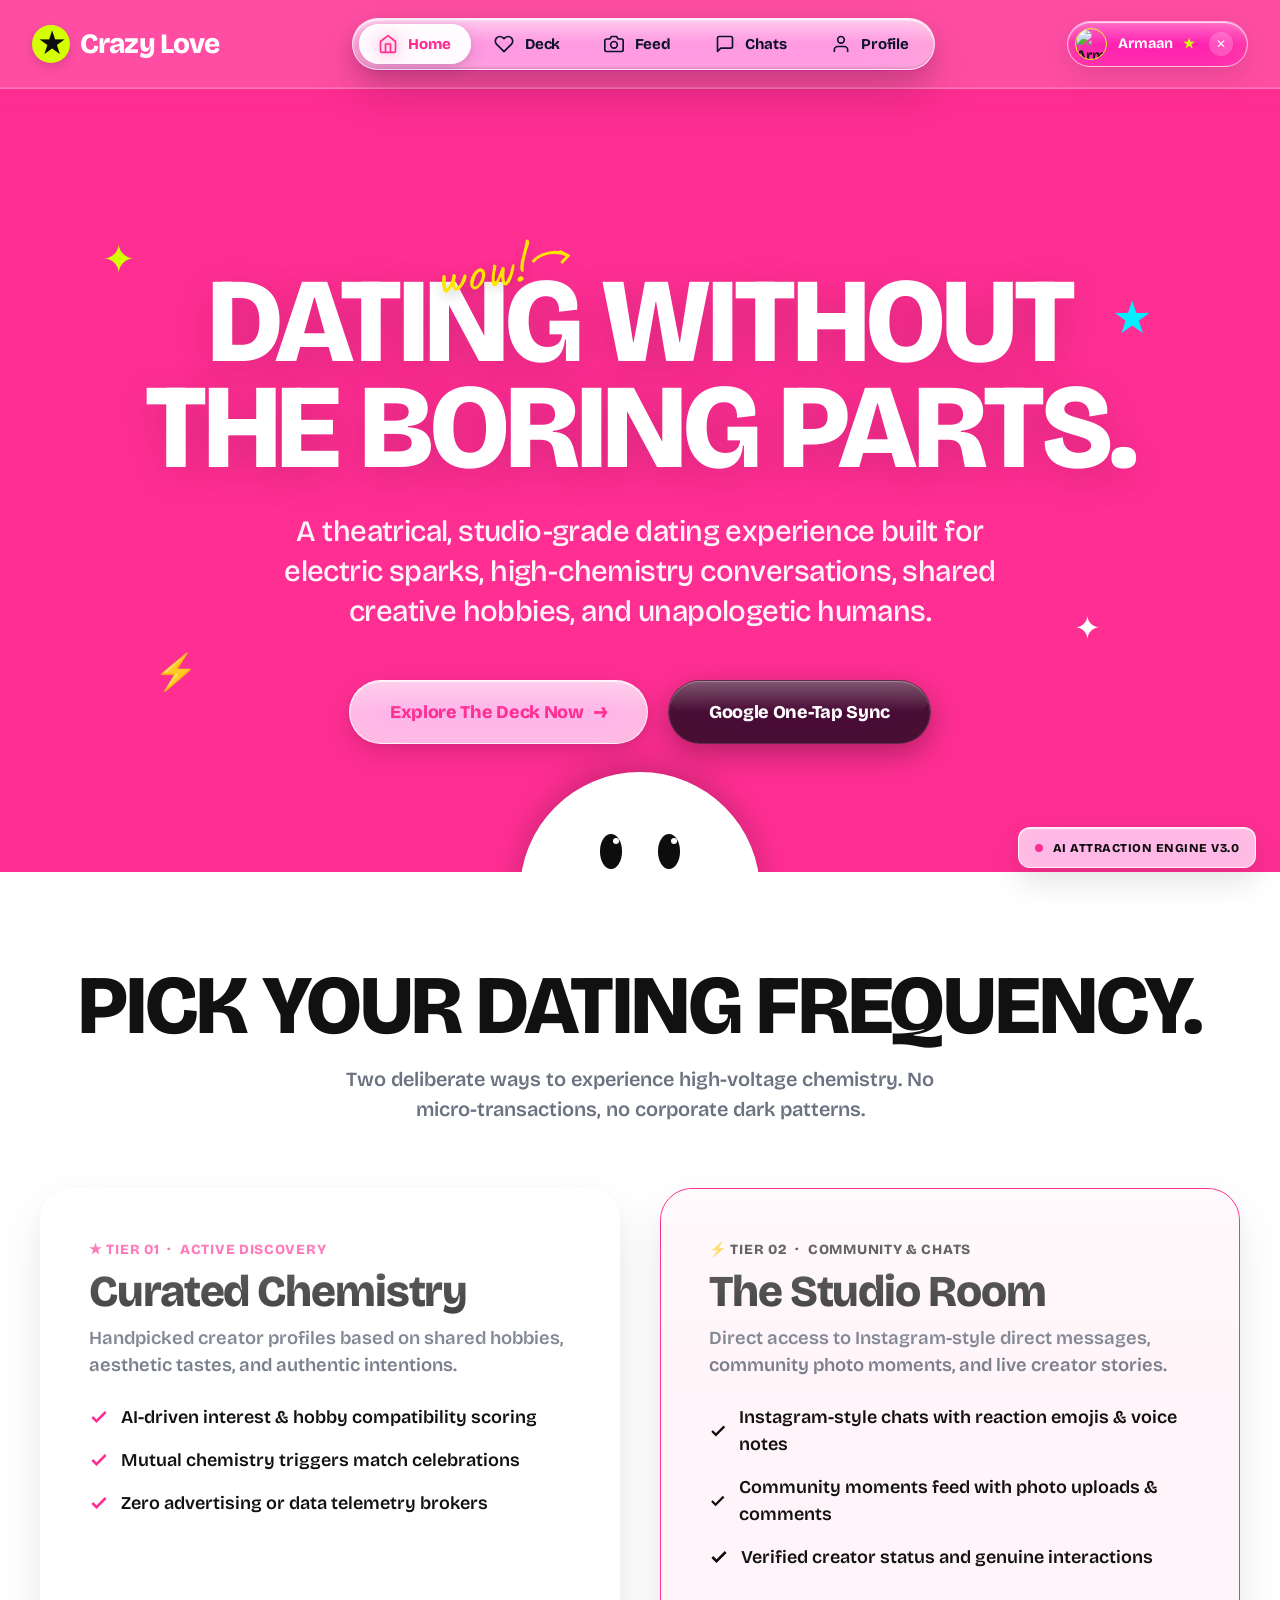
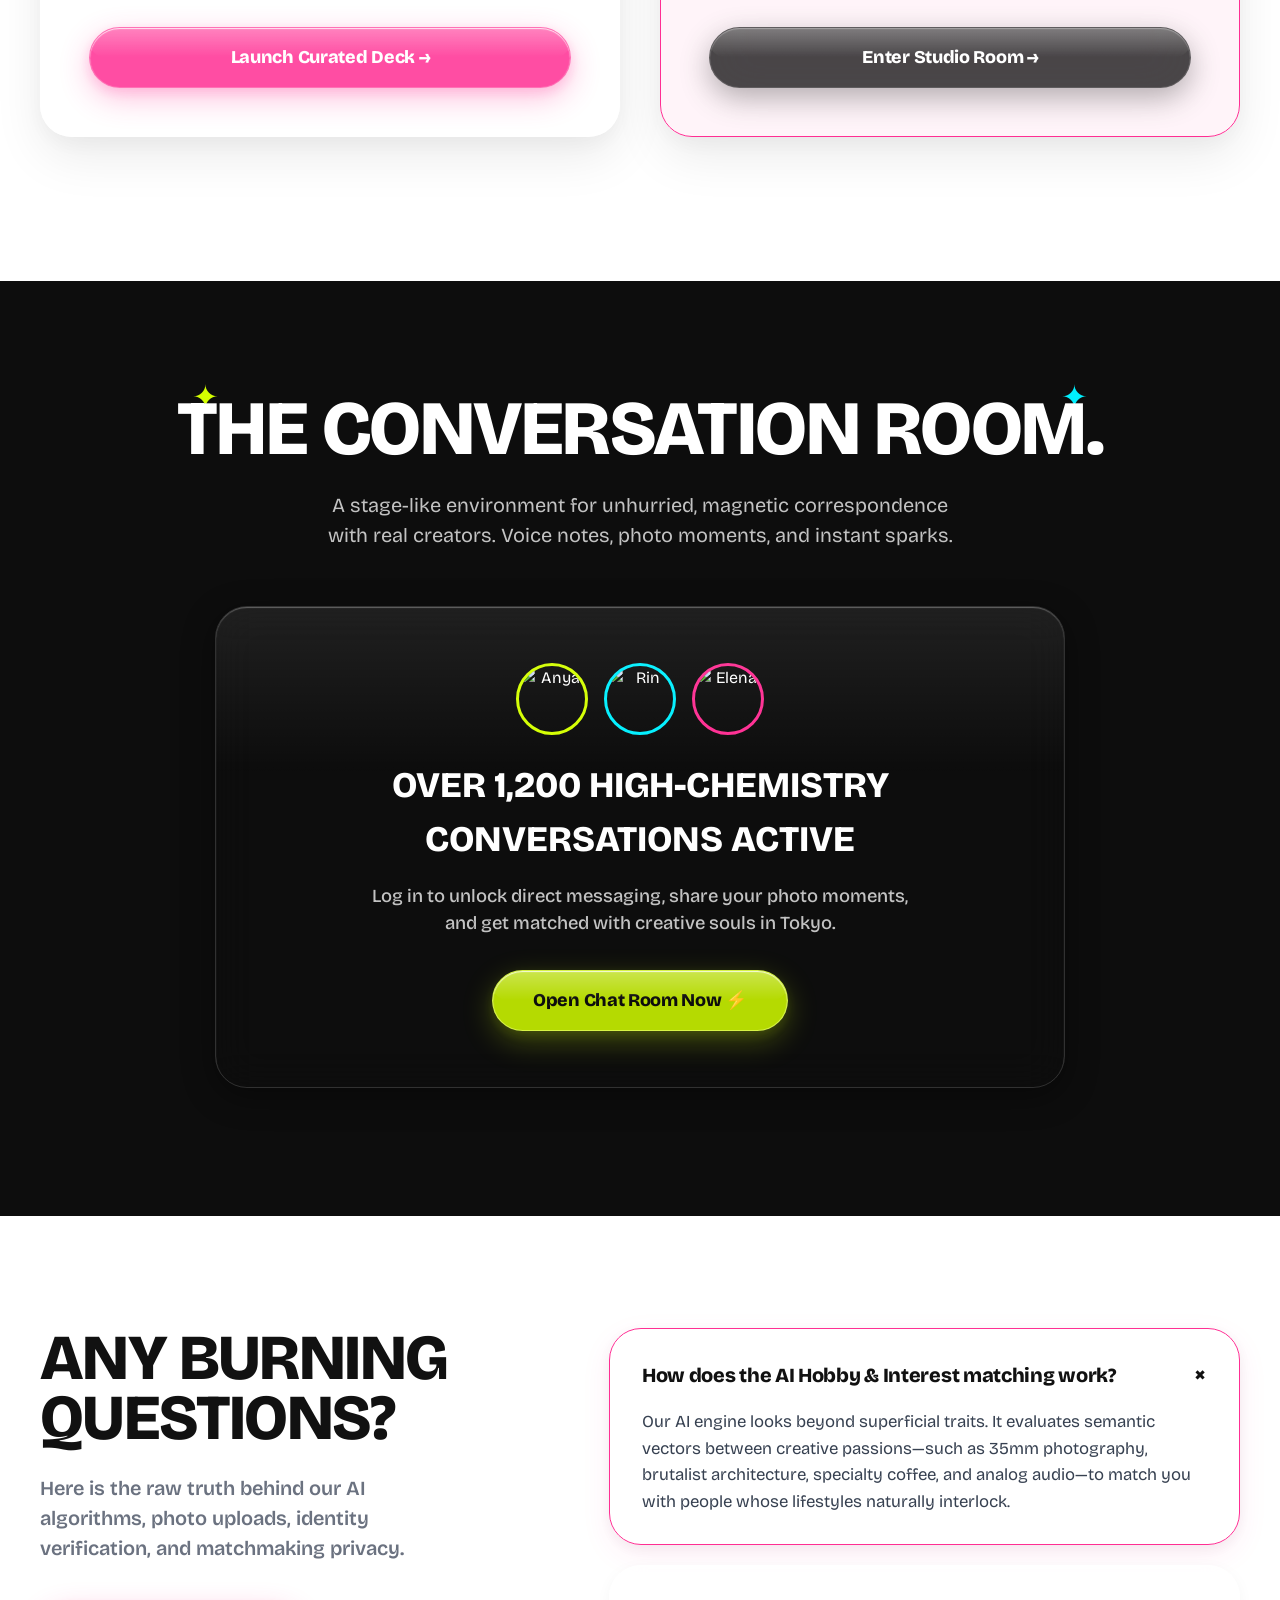
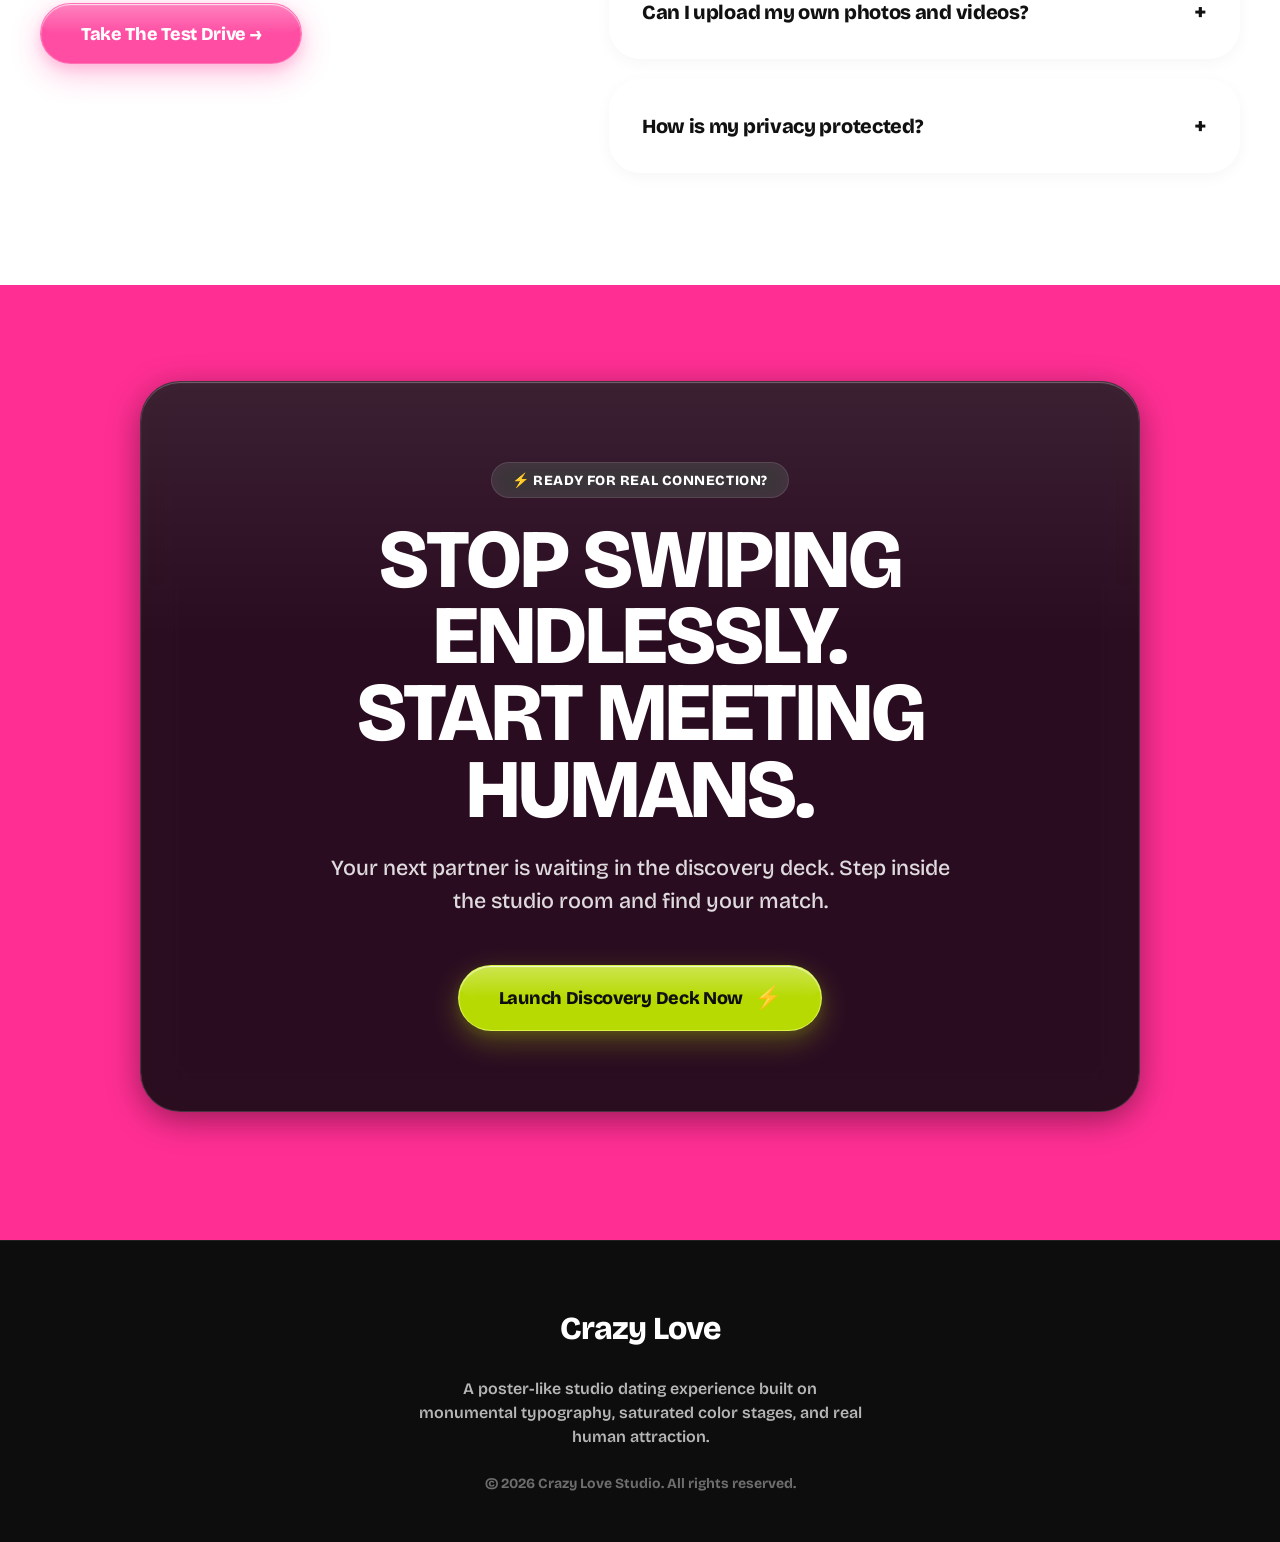
==== commit 68f71b6c: "feat: complete dashboard with auth gate, instagram-style chat, ai hobby matching, and moments media " ====
--- a/index.html
+++ b/index.html
@@ -18,7 +18,7 @@
 <body>
 
   <!-- ========================================================================
-       TOP HEADER & LIQUID GLASS NAVBAR
+       TOP HEADER & LIQUID GLASS NAVBAR (NO WATERMARKS)
        ======================================================================== -->
   <header class="cc-header">
     <div class="cc-header-container">
@@ -32,17 +32,11 @@
       <!-- Liquid Glass Navbar Center Mount -->
       <div id="liquidNavbarMount" style="display:flex; flex-direction:column; align-items:center;">
         <!-- Rendered dynamically by LiquidNavbar in app.js -->
-        <span class="liquid-attribution-tag" style="margin-top:4px;">
-          by <a href="https://guglielmogiannattasio.it" target="_blank" rel="noopener noreferrer">guglielmogiannattasio.it</a>
-        </span>
-      </div>
-
-      <!-- Action Pill CTA -->
-      <div class="cc-header-actions">
-        <button class="pill-btn pill-white pill-sm liquid-glass-btn" id="btnHeaderAction" data-route="discover" type="button">
-          <span>Enter App</span>
-          <span style="font-size:1.2rem; line-height:1;">→</span>
-        </button>
+      </div>
+
+      <!-- User Authentication & Action CTA -->
+      <div class="cc-header-actions" id="headerUserSlot">
+        <!-- Rendered dynamically based on logged in/out state -->
       </div>
 
     </div>
@@ -51,11 +45,11 @@
   <!-- Pinned Right Edge Rail Badge -->
   <aside class="cc-side-rail liquid-glass-badge" aria-label="System status badge">
     <div class="side-rail-dot"></div>
-    <span>Attraction Algorithm v2.4</span>
+    <span id="sideRailStatus">AI Attraction Engine v3.0</span>
   </aside>
 
   <!-- ========================================================================
-       STAGE 1: THE FULL-BLEED PINK BILLBOARD HERO (HOME VIEW)
+       STAGE 1: THE FULL-BLEED PINK BILLBOARD HERO (HOME LANDING VIEW)
        ======================================================================== -->
   <main class="cc-view active" id="viewHome">
     
@@ -84,7 +78,7 @@
 
         <!-- Supporting Descriptive Line -->
         <p class="hero-poster-sub">
-          A theatrical, studio-grade dating experience built for electric sparks, high-chemistry conversations, and unapologetic humans.
+          A theatrical, studio-grade dating experience built for electric sparks, high-chemistry conversations, shared creative hobbies, and unapologetic humans.
         </p>
 
         <!-- Roomy Tactile White Pill Button -->
@@ -121,7 +115,7 @@
         
         <div class="section-claim-header">
           <h2 class="section-claim-title">PICK YOUR DATING FREQUENCY.</h2>
-          <p class="section-claim-sub">Two deliberate ways to experience high-voltage chemistry. No micro-transactions, no dark patterns.</p>
+          <p class="section-claim-sub">Two deliberate ways to experience high-voltage chemistry. No micro-transactions, no corporate dark patterns.</p>
         </div>
 
         <div class="cc-cards-grid">
@@ -136,26 +130,26 @@
               </div>
               <h3 class="card-big-name">Curated Chemistry</h3>
               <p style="font-size:1.15rem; color:var(--muted-gray); font-weight:600; margin-top:0.5rem;">
-                Handpicked profiles based on creative energy, shared tastes, and authentic intentions.
+                Handpicked creator profiles based on shared hobbies, aesthetic tastes, and authentic intentions.
               </p>
 
               <ul class="card-bullet-list">
                 <li>
                   <svg width="20" height="20" viewBox="0 0 24 24" fill="none" stroke="var(--canvas-pink)" stroke-width="3"><polyline points="20 6 9 17 4 12"></polyline></svg>
-                  <span>Unlimited intentional card swipes</span>
+                  <span>AI-driven interest &amp; hobby compatibility scoring</span>
                 </li>
                 <li>
                   <svg width="20" height="20" viewBox="0 0 24 24" fill="none" stroke="var(--canvas-pink)" stroke-width="3"><polyline points="20 6 9 17 4 12"></polyline></svg>
-                  <span>Instant mutual match celebration</span>
+                  <span>Mutual chemistry triggers match celebrations</span>
                 </li>
                 <li>
                   <svg width="20" height="20" viewBox="0 0 24 24" fill="none" stroke="var(--canvas-pink)" stroke-width="3"><polyline points="20 6 9 17 4 12"></polyline></svg>
-                  <span>Zero advertising or data tracking</span>
+                  <span>Zero advertising or data telemetry brokers</span>
                 </li>
               </ul>
             </div>
 
-            <button class="pill-btn pill-pink liquid-glass-btn" onclick="window.crazyApp.navigateTo('discover')" type="button">
+            <button class="pill-btn pill-pink liquid-glass-btn" onclick="window.crazyApp.handleGateRoute('discover')" type="button">
               Launch Curated Deck →
             </button>
           </article>
@@ -166,31 +160,31 @@
               <div class="card-top-eyebrow" style="color:var(--canvas-dark);">
                 <span>⚡ TIER 02</span>
                 <span>·</span>
-                <span>THEATRICAL</span>
+                <span>COMMUNITY &amp; CHATS</span>
               </div>
-              <h3 class="card-big-name">The Midnight Club</h3>
+              <h3 class="card-big-name">The Studio Room</h3>
               <p style="font-size:1.15rem; color:var(--muted-gray); font-weight:600; margin-top:0.5rem;">
-                Direct access to verified creative directors, artists, and nocturnal conversationalists.
+                Direct access to Instagram-style direct messages, community photo moments, and live creator stories.
               </p>
 
               <ul class="card-bullet-list">
                 <li>
                   <svg width="20" height="20" viewBox="0 0 24 24" fill="none" stroke="var(--canvas-dark)" stroke-width="3"><polyline points="20 6 9 17 4 12"></polyline></svg>
-                  <span>Encrypted real-time messaging console</span>
+                  <span>Instagram-style chats with reaction emojis &amp; voice notes</span>
                 </li>
                 <li>
                   <svg width="20" height="20" viewBox="0 0 24 24" fill="none" stroke="var(--canvas-dark)" stroke-width="3"><polyline points="20 6 9 17 4 12"></polyline></svg>
-                  <span>Curated conversation starter icebreakers</span>
+                  <span>Community moments feed with photo uploads &amp; comments</span>
                 </li>
                 <li>
                   <svg width="20" height="20" viewBox="0 0 24 24" fill="none" stroke="var(--canvas-dark)" stroke-width="3"><polyline points="20 6 9 17 4 12"></polyline></svg>
-                  <span>Verified Google identity badge</span>
+                  <span>Verified creator status and genuine interactions</span>
                 </li>
               </ul>
             </div>
 
-            <button class="pill-btn pill-black liquid-glass-btn" onclick="window.crazyApp.navigateTo('chats')" type="button">
-              Enter Midnight Room →
+            <button class="pill-btn pill-black liquid-glass-btn" onclick="window.crazyApp.handleGateRoute('chats')" type="button">
+              Enter Studio Room →
             </button>
           </article>
 
@@ -200,7 +194,7 @@
     </section>
 
     <!-- ====================================================================
-         STAGE 3: THE THEATRICAL DARK STAGE
+         STAGE 3: THE THEATRICAL DARK STAGE (TEASER)
          ==================================================================== -->
     <section class="stage-dark-theatrical">
       
@@ -211,60 +205,22 @@
       <div class="dark-stage-container">
         
         <h2 class="dark-stage-title">THE CONVERSATION ROOM.</h2>
-        <p class="dark-stage-sub">A stage-like environment for unhurried, magnetic correspondence. Powered by responsive client-side state.</p>
-
-        <!-- Interactive Theatrical Chat Box -->
-        <div class="theatrical-chat-box liquid-glass-panel-dark">
-          
-          <!-- Left Sidebar Threads -->
-          <div class="theatrical-sidebar">
-            <div class="theatrical-sidebar-head">
-              <strong style="font-size:1.2rem; letter-spacing:-0.02em;">Connections</strong>
-              <span class="live-badge">LIVE</span>
-            </div>
-
-            <div id="theatricalThreads" style="overflow-y:auto; flex:1;">
-              <!-- Rendered by app.js -->
-            </div>
-          </div>
-
-          <!-- Right Conversation Pane -->
-          <div class="theatrical-chat-pane">
-            
-            <div class="theatrical-chat-header">
-              <div style="display:flex; align-items:center; gap:1rem;">
-                <img id="theatricalChatAvatar" src="https://images.unsplash.com/photo-1534528741775-53994a69daeb?auto=format&fit=crop&w=200&h=200&q=80" style="width:2.75rem; height:2.75rem; border-radius:50%; object-fit:cover; border:2px solid var(--accent-lime);" alt="Partner">
-                <div>
-                  <div id="theatricalChatName" style="font-size:1.25rem; font-weight:800;">Anya Chen</div>
-                  <div style="font-size:0.8rem; color:var(--accent-lime); font-weight:700;">● Active in Studio</div>
-                </div>
-              </div>
-
-              <button class="pill-btn pill-sm pill-white liquid-glass-btn" onclick="window.crazyApp.showCardDetails()" type="button">
-                Inspect Vibe
-              </button>
-            </div>
-
-            <!-- Messages Stream -->
-            <div class="theatrical-messages-stream" id="theatricalMessages">
-              <!-- Rendered by app.js -->
-            </div>
-
-            <!-- Icebreaker Pills -->
-            <div id="theatricalIcebreakers" class="icebreaker-tray">
-              <!-- Rendered by app.js -->
-            </div>
-
-            <!-- Message Input -->
-            <div class="theatrical-input-bar">
-              <input type="text" class="theatrical-input liquid-glass-input" id="theatricalInput" placeholder="Drop an electric icebreaker or reply...">
-              <button class="pill-btn pill-lime pill-sm liquid-glass-btn" id="btnTheatricalSend" type="button">
-                Send ⚡
-              </button>
-            </div>
-
-          </div>
-
+        <p class="dark-stage-sub">A stage-like environment for unhurried, magnetic correspondence with real creators. Voice notes, photo moments, and instant sparks.</p>
+
+        <!-- Preview CTA Card -->
+        <div class="liquid-glass-panel-dark" style="max-width:850px; margin:0 auto; padding:3.5rem 2.5rem; text-align:center; border-radius:var(--radius-card);">
+          <div style="display:flex; justify-content:center; gap:1rem; margin-bottom:1.5rem;">
+            <img src="https://images.unsplash.com/photo-1534528741775-53994a69daeb?auto=format&fit=crop&w=120&h=120&q=80" style="width:4.5rem; height:4.5rem; border-radius:50%; border:3px solid var(--accent-lime); object-fit:cover;" alt="Anya">
+            <img src="https://images.unsplash.com/photo-1529626455594-4ff0802cfb7e?auto=format&fit=crop&w=120&h=120&q=80" style="width:4.5rem; height:4.5rem; border-radius:50%; border:3px solid var(--accent-cyan); object-fit:cover;" alt="Rin">
+            <img src="https://images.unsplash.com/photo-1517841905240-472988babdf9?auto=format&fit=crop&w=120&h=120&q=80" style="width:4.5rem; height:4.5rem; border-radius:50%; border:3px solid var(--canvas-pink); object-fit:cover;" alt="Elena">
+          </div>
+          <h3 style="font-size:2.25rem; font-weight:800; text-transform:uppercase; margin-bottom:1rem;">Over 1,200 High-Chemistry Conversations Active</h3>
+          <p style="color:rgba(255,255,255,0.75); font-size:1.15rem; max-width:550px; margin:0 auto 2rem; font-weight:500;">
+            Log in to unlock direct messaging, share your photo moments, and get matched with creative souls in Tokyo.
+          </p>
+          <button class="pill-btn pill-lime liquid-glass-btn" onclick="window.crazyApp.handleGateRoute('chats')" type="button">
+            Open Chat Room Now ⚡
+          </button>
         </div>
 
       </div>
@@ -279,10 +235,10 @@
         <div class="faq-left-col">
           <h3>ANY BURNING<br>QUESTIONS?</h3>
           <p style="font-size:1.25rem; color:var(--muted-gray); font-weight:600; margin-top:1.5rem; max-width:400px;">
-            Here is the raw truth behind our algorithms, identity verification, and matchmaking privacy.
+            Here is the raw truth behind our AI algorithms, photo uploads, identity verification, and matchmaking privacy.
           </p>
 
-          <button class="pill-btn pill-pink liquid-glass-btn" onclick="window.crazyApp.navigateTo('discover')" style="margin-top:2.5rem;" type="button">
+          <button class="pill-btn pill-pink liquid-glass-btn" onclick="window.crazyApp.handleGateRoute('discover')" style="margin-top:2.5rem;" type="button">
             Take The Test Drive →
           </button>
         </div>
@@ -291,31 +247,31 @@
           
           <div class="faq-item-row liquid-glass-faq open">
             <div class="faq-q-title">
-              <span>How does Crazy Love differ from mainstream apps?</span>
+              <span>How does the AI Hobby &amp; Interest matching work?</span>
               <span class="faq-toggle">+</span>
             </div>
             <div class="faq-a-body">
-              We eliminate endless gamification algorithms designed to keep you single. Every card represents a fully-vetted human with authentic taste benchmarks, verified identity, and direct real-time communication.
+              Our AI engine looks beyond superficial traits. It evaluates semantic vectors between creative passions—such as 35mm photography, brutalist architecture, specialty coffee, and analog audio—to match you with people whose lifestyles naturally interlock.
             </div>
           </div>
 
           <div class="faq-item-row liquid-glass-faq">
             <div class="faq-q-title">
-              <span>Is my location and personal data safe?</span>
+              <span>Can I upload my own photos and videos?</span>
               <span class="faq-toggle">+</span>
             </div>
             <div class="faq-a-body">
-              Yes. We do not sell behavioural telemetry or broker user coordinates. All session records are stored locally with client-side cryptographic keys.
+              Yes! Our community Moments feed allows members to upload high-res photos, add creative captions, receive instant likes, and interact through comments.
             </div>
           </div>
 
           <div class="faq-item-row liquid-glass-faq">
             <div class="faq-q-title">
-              <span>How does Google One-Tap authentication work?</span>
+              <span>How is my privacy protected?</span>
               <span class="faq-toggle">+</span>
             </div>
             <div class="faq-a-body">
-              We verify your Google profile to confirm human identity, eliminate duplicate bots, and keep communication high-standard.
+              All profile records and chat sessions stay client-side and encrypted. We never sell behavioral telemetry or share your coordinates.
             </div>
           </div>
 
@@ -339,7 +295,7 @@
         </h2>
 
         <p style="font-size:1.35rem; color:rgba(255,255,255,0.85); max-width:620px; margin:0 auto 3rem; font-weight:500;">
-          Your next partner is waiting in the discovery deck. Step inside the theatrical room and find your match.
+          Your next partner is waiting in the discovery deck. Step inside the studio room and find your match.
         </p>
 
         <button class="pill-btn pill-lime liquid-glass-btn" id="btnFlameLaunch" type="button">
@@ -354,7 +310,7 @@
 
 
   <!-- ========================================================================
-       DISCOVERY DECK INTERACTIVE VIEW
+       DISCOVERY DECK INTERACTIVE VIEW (SWIPE ARENA + AI MATCHMAKER)
        ======================================================================== -->
   <section class="cc-view" id="viewDiscover">
     <div class="dashboard-canvas">
@@ -366,10 +322,23 @@
       
       <div class="deck-arena-container">
         
+        <!-- Header & AI Matchmaker Trigger -->
         <div class="deck-header-glass liquid-glass-panel">
-          <span class="deck-header-dot">●</span>
-          <span class="deck-header-label">SWIPE ARENA</span>
-          <h2 class="deck-header-title">Curated Candidates</h2>
+          <div style="display:flex; justify-content:space-between; align-items:center; flex-wrap:wrap; gap:1rem;">
+            <div>
+              <span class="deck-header-dot">●</span>
+              <span class="deck-header-label">SWIPE ARENA</span>
+              <h2 class="deck-header-title">Curated Candidates</h2>
+            </div>
+            <button class="pill-btn pill-lime pill-sm liquid-glass-btn" id="btnOpenAiMatch" type="button">
+              <span>⚡ AI Matchmaker Scan</span>
+            </button>
+          </div>
+
+          <!-- Interest Filter Category Pills -->
+          <div class="interest-filter-bar" id="interestFilterBar">
+            <!-- Rendered by app.js -->
+          </div>
         </div>
 
         <!-- 3D Card Stack Arena -->
@@ -406,7 +375,46 @@
 
 
   <!-- ========================================================================
-       CHATS VIEW
+       COMMUNITY MOMENTS & MEDIA FEED VIEW (INSTAGRAM / THREADS STYLE)
+       ======================================================================== -->
+  <section class="cc-view" id="viewFeed">
+    <div class="dashboard-canvas">
+      
+      <!-- Ambient background orbs -->
+      <div class="ambient-orb orb-pink-soft"></div>
+      <div class="ambient-orb orb-cyan"></div>
+
+      <div class="feed-arena-container">
+        
+        <!-- Feed Top Navigation & Action -->
+        <div class="feed-top-bar">
+          <div>
+            <span class="deck-header-dot">●</span>
+            <span class="deck-header-label">CREATOR HUB</span>
+            <h2 class="chats-page-title">Community Moments</h2>
+          </div>
+          <button class="pill-btn pill-pink pill-sm liquid-glass-btn" id="btnOpenUploadModal" type="button">
+            <span>+ Share A Moment</span>
+          </button>
+        </div>
+
+        <!-- Creator Stories Bar (Instagram Style) -->
+        <div class="stories-scroll-tray liquid-glass-panel" id="storiesTray">
+          <!-- Rendered dynamically by app.js -->
+        </div>
+
+        <!-- Main Media Feed Stream -->
+        <div class="feed-stream-container" id="feedStream">
+          <!-- Rendered dynamically by app.js -->
+        </div>
+
+      </div>
+    </div>
+  </section>
+
+
+  <!-- ========================================================================
+       INSTAGRAM-STYLE DIRECT MESSAGES VIEW
        ======================================================================== -->
   <section class="cc-view" id="viewChats">
     <div class="dashboard-canvas">
@@ -420,7 +428,7 @@
         <div class="chats-top-bar">
           <div>
             <span class="deck-header-dot">●</span>
-            <span class="deck-header-label">DIRECT MESSAGES</span>
+            <span class="deck-header-label">INSTAGRAM DIRECT</span>
             <h2 class="chats-page-title">Active Conversations</h2>
           </div>
           <button class="pill-btn pill-pink pill-sm liquid-glass-btn" data-route="discover" type="button">
@@ -428,51 +436,167 @@
           </button>
         </div>
 
-        <!-- Theatrical Box Repurposed -->
+        <!-- Theatrical Instagram-Style Chat Box -->
         <div class="theatrical-chat-box liquid-glass-chat-box">
           
+          <!-- Left Sidebar: Conversations & Active Stories -->
           <div class="theatrical-sidebar">
             <div class="theatrical-sidebar-head">
-              <strong style="font-size:1.2rem;">Connections</strong>
-              <span class="live-badge">LIVE</span>
-            </div>
-
+              <strong style="font-size:1.2rem;">Messages</strong>
+              <span class="live-badge">ONLINE</span>
+            </div>
+
+            <!-- Active Creators Mini-Tray in Chat -->
+            <div class="chat-stories-strip" id="chatStoriesStrip">
+              <!-- Rendered by app.js -->
+            </div>
+
+            <!-- Thread Search -->
+            <div style="padding:0.65rem 1rem;">
+              <input type="text" class="chat-search-input liquid-glass-input" id="chatSearchInput" placeholder="Search matches or hobbies...">
+            </div>
+
+            <!-- Thread List -->
             <div id="theatricalThreads_page" style="overflow-y:auto; flex:1;">
               <!-- Rendered by app.js -->
             </div>
           </div>
 
+          <!-- Right Conversation Pane -->
           <div class="theatrical-chat-pane">
+            
+            <!-- Chat Pane Header -->
             <div class="theatrical-chat-header">
               <div style="display:flex; align-items:center; gap:1rem;">
-                <img id="theatricalChatAvatar_page" src="https://images.unsplash.com/photo-1534528741775-53994a69daeb?auto=format&fit=crop&w=200&h=200&q=80" style="width:2.75rem; height:2.75rem; border-radius:50%; object-fit:cover; border:2px solid var(--accent-lime);" alt="Partner">
+                <div style="position:relative;">
+                  <img id="theatricalChatAvatar_page" src="https://images.unsplash.com/photo-1534528741775-53994a69daeb?auto=format&fit=crop&w=200&h=200&q=80" style="width:3rem; height:3rem; border-radius:50%; object-fit:cover; border:2px solid var(--accent-lime);" alt="Partner">
+                  <span class="online-dot-beacon"></span>
+                </div>
                 <div>
-                  <div id="theatricalChatName_page" style="font-size:1.25rem; font-weight:800;">Anya Chen</div>
-                  <div style="font-size:0.8rem; color:var(--accent-lime); font-weight:700;">● Active in Studio</div>
+                  <div style="display:flex; align-items:center; gap:0.4rem;">
+                    <div id="theatricalChatName_page" style="font-size:1.25rem; font-weight:800;">Anya Chen</div>
+                    <span style="color:var(--accent-cyan); font-size:1rem;" title="Verified Creator">✓</span>
+                  </div>
+                  <div id="theatricalChatStatus_page" style="font-size:0.8rem; color:var(--accent-lime); font-weight:700;">● Active now</div>
                 </div>
               </div>
 
-              <button class="pill-btn pill-sm pill-white liquid-glass-btn" onclick="window.crazyApp.showCardDetails()" type="button">
-                Inspect Vibe
-              </button>
-            </div>
-
+              <!-- Quick Action Call Simulation & Info -->
+              <div style="display:flex; align-items:center; gap:0.6rem;">
+                <button class="chat-icon-action liquid-glass-btn" id="btnSimulateAudioCall" title="Start Audio Call" type="button">📞</button>
+                <button class="chat-icon-action liquid-glass-btn" id="btnSimulateVideoCall" title="Start Video Call" type="button">📹</button>
+                <button class="pill-btn pill-sm pill-white liquid-glass-btn" onclick="window.crazyApp.showCardDetails()" type="button">
+                  Inspect Vibe
+                </button>
+              </div>
+            </div>
+
+            <!-- Messages Stream -->
             <div class="theatrical-messages-stream" id="theatricalMessages_page">
               <!-- Rendered by app.js -->
             </div>
 
+            <!-- Quick Emoji Reaction Bar (Instagram Style) -->
+            <div class="quick-emoji-bar">
+              <span class="quick-emoji-chip" data-emoji="❤️">❤️</span>
+              <span class="quick-emoji-chip" data-emoji="🔥">🔥</span>
+              <span class="quick-emoji-chip" data-emoji="⚡">⚡</span>
+              <span class="quick-emoji-chip" data-emoji="😍">😍</span>
+              <span class="quick-emoji-chip" data-emoji="😂">😂</span>
+              <span class="quick-emoji-chip" data-emoji="👏">👏</span>
+            </div>
+
+            <!-- Icebreaker Pills -->
             <div id="theatricalIcebreakers_page" class="icebreaker-tray">
               <!-- Rendered by app.js -->
             </div>
 
+            <!-- Interactive Message Input Bar (Media Attach & Voice) -->
             <div class="theatrical-input-bar">
-              <input type="text" class="theatrical-input liquid-glass-input" id="theatricalInput_page" placeholder="Drop an electric icebreaker or reply...">
+              <label class="chat-attach-btn liquid-glass-btn" title="Send Photo in Chat">
+                📷
+                <input type="file" id="chatPhotoUpload" accept="image/*" style="display:none;">
+              </label>
+
+              <button class="chat-attach-btn liquid-glass-btn" id="btnSendVoiceNote" title="Send Voice Memo" type="button">
+                🎙️
+              </button>
+
+              <input type="text" class="theatrical-input liquid-glass-input" id="theatricalInput_page" placeholder="Message or double-tap to react...">
+
               <button class="pill-btn pill-lime pill-sm liquid-glass-btn" id="btnTheatricalSend_page" type="button">
                 Send ⚡
               </button>
             </div>
           </div>
 
+        </div>
+
+      </div>
+    </div>
+  </section>
+
+
+  <!-- ========================================================================
+       USER PROFILE & ACCOUNT SETTINGS VIEW
+       ======================================================================== -->
+  <section class="cc-view" id="viewProfile">
+    <div class="dashboard-canvas">
+      
+      <div class="ambient-orb orb-pink"></div>
+      <div class="ambient-orb orb-lime"></div>
+
+      <div class="profile-page-container">
+        
+        <div class="profile-hero-card liquid-glass-panel">
+          <div class="profile-cover-gradient"></div>
+          
+          <div class="profile-info-layout">
+            <div style="position:relative;">
+              <img id="userProfileAvatar" src="https://images.unsplash.com/photo-1535713875002-d1d0cf377fde?auto=format&fit=crop&w=240&h=240&q=80" class="profile-large-avatar" alt="User">
+              <span class="profile-verified-badge">✓</span>
+            </div>
+
+            <div style="flex:1;">
+              <div style="display:flex; justify-content:space-between; align-items:flex-start; flex-wrap:wrap; gap:1rem;">
+                <div>
+                  <h2 id="userProfileName" style="font-size:2.5rem; font-weight:800; line-height:1.1;">Armaan Yadav</h2>
+                  <div id="userProfileHandle" style="color:var(--canvas-pink); font-size:1.1rem; font-weight:800; margin-top:0.25rem;">@armaan.yadav · Tokyo</div>
+                  <div id="userProfileRole" style="font-size:1rem; color:var(--muted-gray); font-weight:700; margin-top:0.2rem;">Creative Director &amp; Visual Storyteller</div>
+                </div>
+
+                <div style="display:flex; gap:0.75rem;">
+                  <button class="pill-btn pill-pink pill-sm liquid-glass-btn" id="btnProfileEdit" type="button">
+                    Edit Profile
+                  </button>
+                  <button class="pill-btn pill-black pill-sm liquid-glass-btn" id="btnLogoutProfile" type="button">
+                    Sign Out
+                  </button>
+                </div>
+              </div>
+
+              <!-- Stats Row -->
+              <div class="profile-stats-row">
+                <div><strong>6</strong> <span>Matches</span></div>
+                <div><strong>18</strong> <span>Shared Moments</span></div>
+                <div><strong>96%</strong> <span>AI Chemistry Rating</span></div>
+              </div>
+
+              <!-- Bio -->
+              <p class="profile-bio-text" id="userProfileBio">
+                Architectural photography, collecting Japanese city-pop vinyl, and designing digital platforms with electric character.
+              </p>
+
+              <!-- Interest Tags -->
+              <div class="profile-tags-container" id="userProfileTags">
+                <span class="liquid-glass-badge">35mm Film</span>
+                <span class="liquid-glass-badge">Product Design</span>
+                <span class="liquid-glass-badge">Specialty Coffee</span>
+                <span class="liquid-glass-badge">Synthesizers</span>
+                <span class="liquid-glass-badge">Tokyo Architecture</span>
+              </div>
+            </div>
+          </div>
         </div>
 
       </div>
@@ -514,31 +638,31 @@
     </div>
   </div>
 
-  <!-- Google Auth Modal -->
+  <!-- Google Auth & Log-in Modal -->
   <div class="cc-modal-backdrop" id="ccAuthModal">
     <div class="cc-modal-box liquid-glass-modal">
       <button class="cc-modal-close liquid-glass-circle-sm" data-close-modal type="button">✕</button>
 
       <div class="modal-icon-circle modal-icon-pink">★</div>
 
-      <h2 class="modal-title">Google Identity Sync</h2>
+      <h2 class="modal-title">Studio Access</h2>
       <p class="modal-subtitle">
-        Authenticate with your Google account to confirm identity and unlock matching queues.
+        Log in to unlock the curated discovery deck, community moments, and Instagram-style direct chats.
       </p>
 
       <div class="auth-info-card">
-        <div class="auth-info-label">Connected Account:</div>
+        <div class="auth-info-label">Active Studio Profile:</div>
         <div class="auth-info-email">armaan123009@gmail.com</div>
-        <div class="auth-info-name">Armaan Yadav · Verified Profile</div>
+        <div class="auth-info-name">Armaan Yadav · Verified Creator</div>
       </div>
 
       <div style="display:flex; flex-direction:column; gap:0.85rem;">
         <button class="pill-btn pill-pink liquid-glass-btn" id="googleAuthBtn" type="button">
-          <span>Authorize Google Profile</span>
+          <span>Continue as Armaan Yadav</span>
           <span>→</span>
         </button>
         <button class="pill-btn pill-black liquid-glass-btn" id="guestAuthBtn" type="button">
-          Continue as Guest
+          Explore as Guest Member
         </button>
       </div>
 
@@ -552,6 +676,79 @@
       <div id="infoModalBody">
         <!-- Rendered by app.js -->
       </div>
+    </div>
+  </div>
+
+  <!-- AI Matchmaker Modal -->
+  <div class="cc-modal-backdrop" id="ccAiMatchModal">
+    <div class="cc-modal-box liquid-glass-modal" style="max-width:620px;">
+      <button class="cc-modal-close liquid-glass-circle-sm" data-close-modal type="button">✕</button>
+      
+      <div class="modal-icon-circle modal-icon-lime">✦</div>
+      <h2 class="modal-title">AI Chemistry Scan</h2>
+      <p class="modal-subtitle">
+        Select the hobbies &amp; aesthetics you value most. Our algorithm will rank your top compatible creators.
+      </p>
+
+      <div class="ai-hobbies-picker" id="aiHobbiesPicker">
+        <!-- Rendered by app.js -->
+      </div>
+
+      <button class="pill-btn pill-lime liquid-glass-btn" id="btnRunAiMatchScan" style="margin-top:1.5rem;" type="button">
+        Find Best Matches ⚡
+      </button>
+
+      <div id="aiMatchResults" style="margin-top:1.5rem; text-align:left;">
+        <!-- Rendered by app.js -->
+      </div>
+    </div>
+  </div>
+
+  <!-- Media Upload Modal -->
+  <div class="cc-modal-backdrop" id="ccUploadModal">
+    <div class="cc-modal-box liquid-glass-modal" style="max-width:580px;">
+      <button class="cc-modal-close liquid-glass-circle-sm" data-close-modal type="button">✕</button>
+      
+      <div class="modal-icon-circle modal-icon-pink">📷</div>
+      <h2 class="modal-title">Share A Moment</h2>
+      <p class="modal-subtitle">
+        Upload a high-res photo from your camera roll or choose an aesthetic studio preset.
+      </p>
+
+      <!-- Upload Drop Zone -->
+      <div class="upload-dropzone" id="uploadDropzone">
+        <img id="uploadPreviewImg" style="display:none; width:100%; height:220px; object-fit:cover; border-radius:1rem; margin-bottom:0.75rem;" alt="Preview">
+        <label class="pill-btn pill-sm pill-white liquid-glass-btn" style="cursor:pointer;">
+          <span>Choose Photo from Device</span>
+          <input type="file" id="momentFileInput" accept="image/*" style="display:none;">
+        </label>
+        <span style="display:block; font-size:0.85rem; color:var(--muted-gray); margin-top:0.5rem;">Or pick an aesthetic studio preset below</span>
+      </div>
+
+      <!-- Preset Photos -->
+      <div class="upload-presets-row" id="uploadPresetsRow">
+        <img src="https://images.unsplash.com/photo-1509198397868-475647b2a1e5?auto=format&fit=crop&w=200&q=80" class="upload-preset-thumb active" data-url="https://images.unsplash.com/photo-1509198397868-475647b2a1e5?auto=format&fit=crop&w=1000&q=80" alt="Film coffee">
+        <img src="https://images.unsplash.com/photo-1578749556568-bc2c40e68b61?auto=format&fit=crop&w=200&q=80" class="upload-preset-thumb" data-url="https://images.unsplash.com/photo-1578749556568-bc2c40e68b61?auto=format&fit=crop&w=1000&q=80" alt="Ceramics">
+        <img src="https://images.unsplash.com/photo-1514525253161-7a46d19cd819?auto=format&fit=crop&w=200&q=80" class="upload-preset-thumb" data-url="https://images.unsplash.com/photo-1514525253161-7a46d19cd819?auto=format&fit=crop&w=1000&q=80" alt="Neon synth">
+        <img src="https://images.unsplash.com/photo-1509440159596-0249088772ff?auto=format&fit=crop&w=200&q=80" class="upload-preset-thumb" data-url="https://images.unsplash.com/photo-1509440159596-0249088772ff?auto=format&fit=crop&w=1000&q=80" alt="Pastry">
+      </div>
+
+      <!-- Caption Input -->
+      <textarea class="theatrical-input liquid-glass-input" id="uploadCaption" rows="3" placeholder="Write an aesthetic story or observation..." style="border-radius:1rem; width:100%; margin-top:1rem;"></textarea>
+
+      <!-- Interest Category -->
+      <select class="theatrical-input liquid-glass-input" id="uploadInterest" style="border-radius:9999px; width:100%; margin-top:0.75rem;">
+        <option value="35mm Film">📸 35mm Film &amp; Photography</option>
+        <option value="Design">🏛️ Architecture &amp; Spatial Design</option>
+        <option value="Electronic Music">🎧 Electronic Music &amp; Vinyl</option>
+        <option value="Ceramics">🏺 Ceramics &amp; Studio Craft</option>
+        <option value="Coffee">☕ Specialty Coffee &amp; Culinary</option>
+      </select>
+
+      <button class="pill-btn pill-pink liquid-glass-btn" id="btnSubmitMoment" style="margin-top:1.25rem; width:100%;" type="button">
+        Post to Community Moments ⚡
+      </button>
+
     </div>
   </div>
 
@@ -563,7 +760,7 @@
     <div class="cc-footer-inner">
       <div style="font-size:2rem; font-weight:900; letter-spacing:-0.03em;">Crazy Love</div>
       <p style="color:rgba(255,255,255,0.7); max-width:450px; font-weight:600; font-size:1rem;">
-        A poster-like studio dating experience built on monumental typography and saturated color stages.
+        A poster-like studio dating experience built on monumental typography, saturated color stages, and real human attraction.
       </p>
       <div style="font-size:0.875rem; color:rgba(255,255,255,0.4); font-weight:700;">
         © 2026 Crazy Love Studio. All rights reserved.
--- a/app.css
+++ b/app.css
@@ -1854,22 +1854,705 @@
   100% { transform: translate(-50%, -50%) scale(3.2); opacity: 0; }
 }
 
-/* Liquid Glass Attribution Subtitle */
-.liquid-attribution-tag {
-  font: 500 12px/1 ui-sans-serif, -apple-system, 'Segoe UI', system-ui, sans-serif;
+/* ==========================================================================
+   HEADER USER PILL & AUTH STATE
+   ========================================================================== */
+.header-user-badge {
+  display: flex;
+  align-items: center;
+  gap: 0.65rem;
+  padding: 0.35rem 0.85rem 0.35rem 0.45rem;
+  border-radius: var(--radius-pill);
+  font-size: 0.9rem;
+  font-weight: 700;
+  cursor: pointer;
+  transition: transform 0.2s var(--spring-bounce);
+}
+
+.header-user-badge:hover {
+  transform: translateY(-2px);
+}
+
+.user-avatar-sm {
+  width: 2rem;
+  height: 2rem;
+  border-radius: 50%;
+  object-fit: cover;
+  border: 1.5px solid var(--accent-lime);
+}
+
+.btn-header-logout {
+  width: 1.5rem;
+  height: 1.5rem;
+  border-radius: 50%;
+  background: rgba(255, 255, 255, 0.2);
+  display: flex;
+  align-items: center;
+  justify-content: center;
+  font-size: 0.75rem;
+  color: #FFF;
+  margin-left: 0.25rem;
+  transition: background 0.2s ease;
+}
+
+.btn-header-logout:hover {
+  background: var(--canvas-pink);
+}
+
+/* ==========================================================================
+   INTEREST & HOBBY FILTER BAR (DISCOVERY DECK)
+   ========================================================================== */
+.interest-filter-bar {
+  display: flex;
+  gap: 0.5rem;
+  overflow-x: auto;
+  padding: 1rem 0 0.25rem;
+  scrollbar-width: none;
+}
+
+.interest-filter-bar::-webkit-scrollbar {
+  display: none;
+}
+
+.interest-chip {
+  padding: 0.5rem 1.15rem;
+  border-radius: var(--radius-pill);
+  font-size: 0.85rem;
+  font-weight: 800;
+  white-space: nowrap;
+  cursor: pointer;
+  background: rgba(255, 255, 255, 0.08);
+  border: 1px solid rgba(255, 255, 255, 0.15);
   color: rgba(255, 255, 255, 0.85);
-  text-shadow: 0 1px 3px rgba(0, 0, 0, 0.3);
-  margin-top: 0.2rem;
-  user-select: none;
-}
-
-.liquid-attribution-tag a {
-  color: var(--accent-lime);
+  backdrop-filter: blur(12px);
+  -webkit-backdrop-filter: blur(12px);
+  transition: all 0.2s var(--spring-bounce);
+}
+
+.interest-chip:hover {
+  background: rgba(255, 255, 255, 0.18);
+  color: #FFF;
+  transform: translateY(-1px);
+}
+
+.interest-chip.active {
+  background: var(--canvas-pink);
+  color: #FFF;
+  border-color: var(--canvas-pink);
+  box-shadow: 0 4px 14px rgba(255, 46, 147, 0.4);
+}
+
+/* ==========================================================================
+   COMMUNITY MOMENTS & MEDIA FEED (INSTAGRAM STYLE)
+   ========================================================================== */
+.feed-arena-container {
+  max-width: 680px;
+  margin: 0 auto;
+  padding: 2.5rem 1.25rem 5rem;
+  position: relative;
+  z-index: 2;
+}
+
+.feed-top-bar {
+  display: flex;
+  justify-content: space-between;
+  align-items: center;
+  margin-bottom: 1.75rem;
+}
+
+/* Instagram-Style Stories Tray */
+.stories-scroll-tray {
+  display: flex;
+  gap: 1.15rem;
+  overflow-x: auto;
+  padding: 1.1rem 1.4rem;
+  margin-bottom: 2rem;
+  scrollbar-width: none;
+}
+
+.stories-scroll-tray::-webkit-scrollbar {
+  display: none;
+}
+
+.story-bubble {
+  display: flex;
+  flex-direction: column;
+  align-items: center;
+  gap: 0.4rem;
+  cursor: pointer;
+  flex-shrink: 0;
+  transition: transform 0.2s var(--spring-bounce);
+}
+
+.story-bubble:hover {
+  transform: scale(1.05);
+}
+
+.story-ring-wrap {
+  width: 4.25rem;
+  height: 4.25rem;
+  border-radius: 50%;
+  padding: 2.5px;
+  background: linear-gradient(45deg, #FF2E93, #FFE600, #00F0FF, #D4FF00);
+  background-size: 200% 200%;
+  animation: gradientRotate 4s ease infinite;
+  display: flex;
+  align-items: center;
+  justify-content: center;
+}
+
+@keyframes gradientRotate {
+  0% { background-position: 0% 50%; }
+  50% { background-position: 100% 50%; }
+  100% { background-position: 0% 50%; }
+}
+
+.story-avatar-img {
+  width: 100%;
+  height: 100%;
+  border-radius: 50%;
+  object-fit: cover;
+  border: 2px solid #0D0D0D;
+}
+
+.story-name-label {
+  font-size: 0.78rem;
   font-weight: 700;
-  text-decoration: underline;
-  transition: opacity 0.2s ease;
-}
-
-.liquid-attribution-tag a:hover {
-  opacity: 0.8;
-}
+  color: rgba(255, 255, 255, 0.85);
+  max-width: 4.5rem;
+  text-align: center;
+  white-space: nowrap;
+  overflow: hidden;
+  text-overflow: ellipsis;
+}
+
+/* Feed Stream Cards */
+.feed-stream-container {
+  display: flex;
+  flex-direction: column;
+  gap: 2.5rem;
+}
+
+.feed-card {
+  border-radius: var(--radius-card);
+  overflow: hidden;
+  position: relative;
+  transition: transform 0.25s var(--smooth-ease), box-shadow 0.25s ease;
+}
+
+.feed-card:hover {
+  box-shadow: 0 24px 60px rgba(0, 0, 0, 0.45);
+}
+
+.feed-card-header {
+  padding: 1rem 1.5rem;
+  display: flex;
+  align-items: center;
+  justify-content: space-between;
+  background: rgba(18, 18, 22, 0.65);
+  backdrop-filter: blur(12px);
+}
+
+.feed-author-meta {
+  display: flex;
+  align-items: center;
+  gap: 0.85rem;
+}
+
+.feed-author-avatar {
+  width: 2.75rem;
+  height: 2.75rem;
+  border-radius: 50%;
+  object-fit: cover;
+  border: 2px solid var(--accent-lime);
+}
+
+.feed-author-name {
+  font-size: 1.05rem;
+  font-weight: 800;
+  color: #FFF;
+}
+
+.feed-location-text {
+  font-size: 0.8rem;
+  color: var(--muted-gray);
+  font-weight: 600;
+}
+
+.feed-media-wrap {
+  position: relative;
+  width: 100%;
+  background: #111;
+  overflow: hidden;
+  cursor: pointer;
+}
+
+.feed-media-img {
+  width: 100%;
+  max-height: 520px;
+  object-fit: cover;
+  display: block;
+  transition: transform 0.4s ease;
+}
+
+.feed-media-wrap:hover .feed-media-img {
+  transform: scale(1.015);
+}
+
+/* Double-tap burst heart */
+.heart-burst-icon {
+  position: absolute;
+  top: 50%;
+  left: 50%;
+  transform: translate(-50%, -50%) scale(0);
+  font-size: 5rem;
+  color: var(--canvas-pink);
+  text-shadow: 0 0 20px rgba(255, 46, 147, 0.8);
+  pointer-events: none;
+  opacity: 0;
+}
+
+.heart-burst-icon.burst {
+  animation: heartPop 0.7s cubic-bezier(0.17, 0.89, 0.32, 1.49) forwards;
+}
+
+@keyframes heartPop {
+  0% { transform: translate(-50%, -50%) scale(0.2); opacity: 0; }
+  50% { transform: translate(-50%, -50%) scale(1.2); opacity: 1; }
+  100% { transform: translate(-50%, -50%) scale(1); opacity: 0; }
+}
+
+.feed-actions-bar {
+  padding: 1rem 1.5rem 0.5rem;
+  display: flex;
+  align-items: center;
+  justify-content: space-between;
+}
+
+.feed-actions-left {
+  display: flex;
+  align-items: center;
+  gap: 1rem;
+}
+
+.feed-action-btn {
+  display: inline-flex;
+  align-items: center;
+  gap: 0.4rem;
+  font-size: 1.3rem;
+  color: rgba(255, 255, 255, 0.85);
+  cursor: pointer;
+  transition: transform 0.2s var(--spring-bounce), color 0.2s ease;
+}
+
+.feed-action-btn:hover {
+  transform: scale(1.15);
+  color: #FFF;
+}
+
+.feed-action-btn.liked {
+  color: var(--canvas-pink);
+}
+
+.feed-likes-count {
+  font-size: 0.95rem;
+  font-weight: 800;
+  color: #FFF;
+}
+
+.feed-caption-block {
+  padding: 0.5rem 1.5rem 1rem;
+  font-size: 0.95rem;
+  line-height: 1.5;
+  color: rgba(255, 255, 255, 0.9);
+}
+
+.feed-caption-author {
+  font-weight: 800;
+  margin-right: 0.5rem;
+  color: #FFF;
+}
+
+.feed-tags-row {
+  display: flex;
+  flex-wrap: wrap;
+  gap: 0.4rem;
+  margin-top: 0.5rem;
+}
+
+.feed-tag-pill {
+  font-size: 0.78rem;
+  font-weight: 700;
+  color: var(--accent-cyan);
+}
+
+.feed-timestamp {
+  font-size: 0.75rem;
+  color: var(--muted-gray);
+  margin-top: 0.5rem;
+  font-weight: 600;
+}
+
+/* Comment Tray */
+.feed-comments-section {
+  padding: 0.75rem 1.5rem 1.25rem;
+  border-top: 1px solid rgba(255, 255, 255, 0.08);
+  background: rgba(13, 13, 13, 0.4);
+}
+
+.feed-comments-list {
+  display: flex;
+  flex-direction: column;
+  gap: 0.65rem;
+  margin-bottom: 0.85rem;
+  max-height: 180px;
+  overflow-y: auto;
+}
+
+.feed-comment-item {
+  display: flex;
+  align-items: flex-start;
+  gap: 0.65rem;
+  font-size: 0.88rem;
+}
+
+.feed-comment-avatar {
+  width: 1.8rem;
+  height: 1.8rem;
+  border-radius: 50%;
+  object-fit: cover;
+  flex-shrink: 0;
+}
+
+.feed-comment-body {
+  flex: 1;
+  background: rgba(255, 255, 255, 0.05);
+  padding: 0.5rem 0.85rem;
+  border-radius: 0.75rem;
+}
+
+.feed-comment-user {
+  font-weight: 800;
+  color: #FFF;
+  margin-right: 0.35rem;
+}
+
+.feed-comment-input-bar {
+  display: flex;
+  align-items: center;
+  gap: 0.75rem;
+}
+
+.feed-comment-input {
+  flex: 1;
+  padding: 0.65rem 1.15rem;
+  border-radius: var(--radius-pill);
+  font-size: 0.88rem;
+  color: #FFF;
+}
+
+/* ==========================================================================
+   INSTAGRAM-STYLE DIRECT CHAT ENHANCEMENTS
+   ========================================================================== */
+.chat-stories-strip {
+  display: flex;
+  gap: 0.85rem;
+  overflow-x: auto;
+  padding: 0.85rem 1.25rem;
+  border-bottom: 1px solid rgba(255, 255, 255, 0.06);
+  scrollbar-width: none;
+}
+
+.chat-stories-strip::-webkit-scrollbar {
+  display: none;
+}
+
+.chat-story-avatar {
+  width: 3.25rem;
+  height: 3.25rem;
+  border-radius: 50%;
+  object-fit: cover;
+  padding: 2px;
+  border: 2px solid var(--canvas-pink);
+  cursor: pointer;
+  transition: transform 0.2s var(--spring-bounce);
+}
+
+.chat-story-avatar:hover {
+  transform: scale(1.1);
+}
+
+.online-dot-beacon {
+  position: absolute;
+  bottom: 2px;
+  right: 2px;
+  width: 11px;
+  height: 11px;
+  border-radius: 50%;
+  background: var(--accent-lime);
+  border: 2px solid #0D0D0D;
+}
+
+.chat-icon-action {
+  width: 2.35rem;
+  height: 2.35rem;
+  border-radius: 50%;
+  display: flex;
+  align-items: center;
+  justify-content: center;
+  font-size: 1.1rem;
+  transition: transform 0.2s var(--spring-bounce);
+}
+
+.chat-icon-action:hover {
+  transform: scale(1.1);
+}
+
+.chat-attach-btn {
+  width: 2.6rem;
+  height: 2.6rem;
+  border-radius: 50%;
+  display: inline-flex;
+  align-items: center;
+  justify-content: center;
+  font-size: 1.2rem;
+  cursor: pointer;
+  flex-shrink: 0;
+}
+
+.quick-emoji-bar {
+  display: flex;
+  align-items: center;
+  gap: 0.5rem;
+  padding: 0.4rem 1.75rem;
+  background: rgba(18, 18, 22, 0.6);
+  border-top: 1px solid rgba(255, 255, 255, 0.04);
+}
+
+.quick-emoji-chip {
+  cursor: pointer;
+  font-size: 1.15rem;
+  padding: 0.2rem 0.4rem;
+  border-radius: 0.5rem;
+  transition: transform 0.15s ease, background 0.15s ease;
+}
+
+.quick-emoji-chip:hover {
+  transform: scale(1.3);
+  background: rgba(255, 255, 255, 0.1);
+}
+
+/* Message Reaction Pill */
+.msg-reaction-pill {
+  position: absolute;
+  bottom: -8px;
+  right: 8px;
+  background: rgba(18, 18, 22, 0.9);
+  border: 1px solid rgba(255, 255, 255, 0.15);
+  border-radius: 9999px;
+  padding: 0.1rem 0.4rem;
+  font-size: 0.75rem;
+  box-shadow: 0 2px 8px rgba(0, 0, 0, 0.3);
+}
+
+/* Voice Memo Bubble */
+.voice-memo-bubble {
+  display: flex;
+  align-items: center;
+  gap: 0.85rem;
+  min-width: 200px;
+}
+
+.voice-play-btn {
+  width: 2.2rem;
+  height: 2.2rem;
+  border-radius: 50%;
+  background: #FFF;
+  color: #000;
+  display: flex;
+  align-items: center;
+  justify-content: center;
+  font-size: 0.85rem;
+  cursor: pointer;
+  border: none;
+}
+
+.voice-waveform {
+  flex: 1;
+  display: flex;
+  align-items: center;
+  gap: 3px;
+  height: 24px;
+}
+
+.voice-wave-bar {
+  width: 3px;
+  background: rgba(255, 255, 255, 0.6);
+  border-radius: 2px;
+}
+
+/* ==========================================================================
+   AI MATCHMAKER & UPLOAD MODAL ELEMENTS
+   ========================================================================== */
+.ai-hobbies-picker {
+  display: flex;
+  flex-wrap: wrap;
+  gap: 0.5rem;
+  margin: 1.25rem 0;
+  justify-content: center;
+}
+
+.ai-hobby-chip {
+  padding: 0.5rem 1rem;
+  border-radius: var(--radius-pill);
+  font-size: 0.85rem;
+  font-weight: 700;
+  cursor: pointer;
+  background: rgba(255, 255, 255, 0.08);
+  border: 1px solid rgba(255, 255, 255, 0.15);
+  color: rgba(255, 255, 255, 0.85);
+  transition: all 0.2s var(--spring-bounce);
+}
+
+.ai-hobby-chip.selected {
+  background: var(--accent-lime);
+  color: #000;
+  border-color: var(--accent-lime);
+  box-shadow: 0 4px 12px rgba(212, 255, 0, 0.3);
+}
+
+.ai-result-card {
+  display: flex;
+  align-items: center;
+  gap: 1rem;
+  padding: 1rem;
+  border-radius: 1rem;
+  background: rgba(255, 255, 255, 0.05);
+  border: 1px solid rgba(255, 255, 255, 0.1);
+  margin-bottom: 0.75rem;
+}
+
+.upload-dropzone {
+  border: 2px dashed rgba(255, 255, 255, 0.25);
+  border-radius: 1.25rem;
+  padding: 1.5rem;
+  text-align: center;
+  margin-top: 1rem;
+  background: rgba(255, 255, 255, 0.03);
+}
+
+.upload-presets-row {
+  display: flex;
+  gap: 0.65rem;
+  margin-top: 1rem;
+  justify-content: center;
+}
+
+.upload-preset-thumb {
+  width: 4rem;
+  height: 4rem;
+  border-radius: 0.75rem;
+  object-fit: cover;
+  cursor: pointer;
+  border: 2px solid transparent;
+  transition: transform 0.2s var(--spring-bounce), border-color 0.2s ease;
+}
+
+.upload-preset-thumb.active {
+  border-color: var(--canvas-pink);
+  transform: scale(1.08);
+}
+
+/* ==========================================================================
+   USER PROFILE PAGE
+   ========================================================================== */
+.profile-page-container {
+  max-width: 820px;
+  margin: 0 auto;
+  padding: 3rem 1.5rem 5rem;
+  position: relative;
+  z-index: 2;
+}
+
+.profile-hero-card {
+  border-radius: var(--radius-stage);
+  overflow: hidden;
+}
+
+.profile-cover-gradient {
+  height: 140px;
+  background: linear-gradient(135deg, var(--canvas-pink) 0%, #680072 50%, var(--accent-cyan) 100%);
+}
+
+.profile-info-layout {
+  padding: 0 2.5rem 2.5rem;
+  margin-top: -60px;
+  display: flex;
+  gap: 2rem;
+  align-items: flex-start;
+}
+
+.profile-large-avatar {
+  width: 7.5rem;
+  height: 7.5rem;
+  border-radius: 50%;
+  object-fit: cover;
+  border: 4px solid #0D0D0D;
+  box-shadow: 0 10px 30px rgba(0, 0, 0, 0.5);
+}
+
+.profile-verified-badge {
+  position: absolute;
+  bottom: 5px;
+  right: 5px;
+  width: 1.8rem;
+  height: 1.8rem;
+  border-radius: 50%;
+  background: var(--accent-cyan);
+  color: #000;
+  display: flex;
+  align-items: center;
+  justify-content: center;
+  font-weight: 900;
+  font-size: 0.95rem;
+  border: 2px solid #0D0D0D;
+}
+
+.profile-stats-row {
+  display: flex;
+  gap: 2rem;
+  margin: 1.25rem 0;
+  padding: 0.85rem 1.5rem;
+  border-radius: 1rem;
+  background: rgba(255, 255, 255, 0.05);
+  border: 1px solid rgba(255, 255, 255, 0.08);
+  width: fit-content;
+}
+
+.profile-stats-row strong {
+  font-size: 1.35rem;
+  color: #FFF;
+  margin-right: 0.35rem;
+}
+
+.profile-stats-row span {
+  font-size: 0.85rem;
+  color: var(--muted-gray);
+  font-weight: 700;
+}
+
+.profile-bio-text {
+  font-size: 1.1rem;
+  line-height: 1.5;
+  color: rgba(255, 255, 255, 0.9);
+  max-width: 580px;
+  font-weight: 500;
+  margin-bottom: 1.25rem;
+}
+
+.profile-tags-container {
+  display: flex;
+  flex-wrap: wrap;
+  gap: 0.5rem;
+}
+
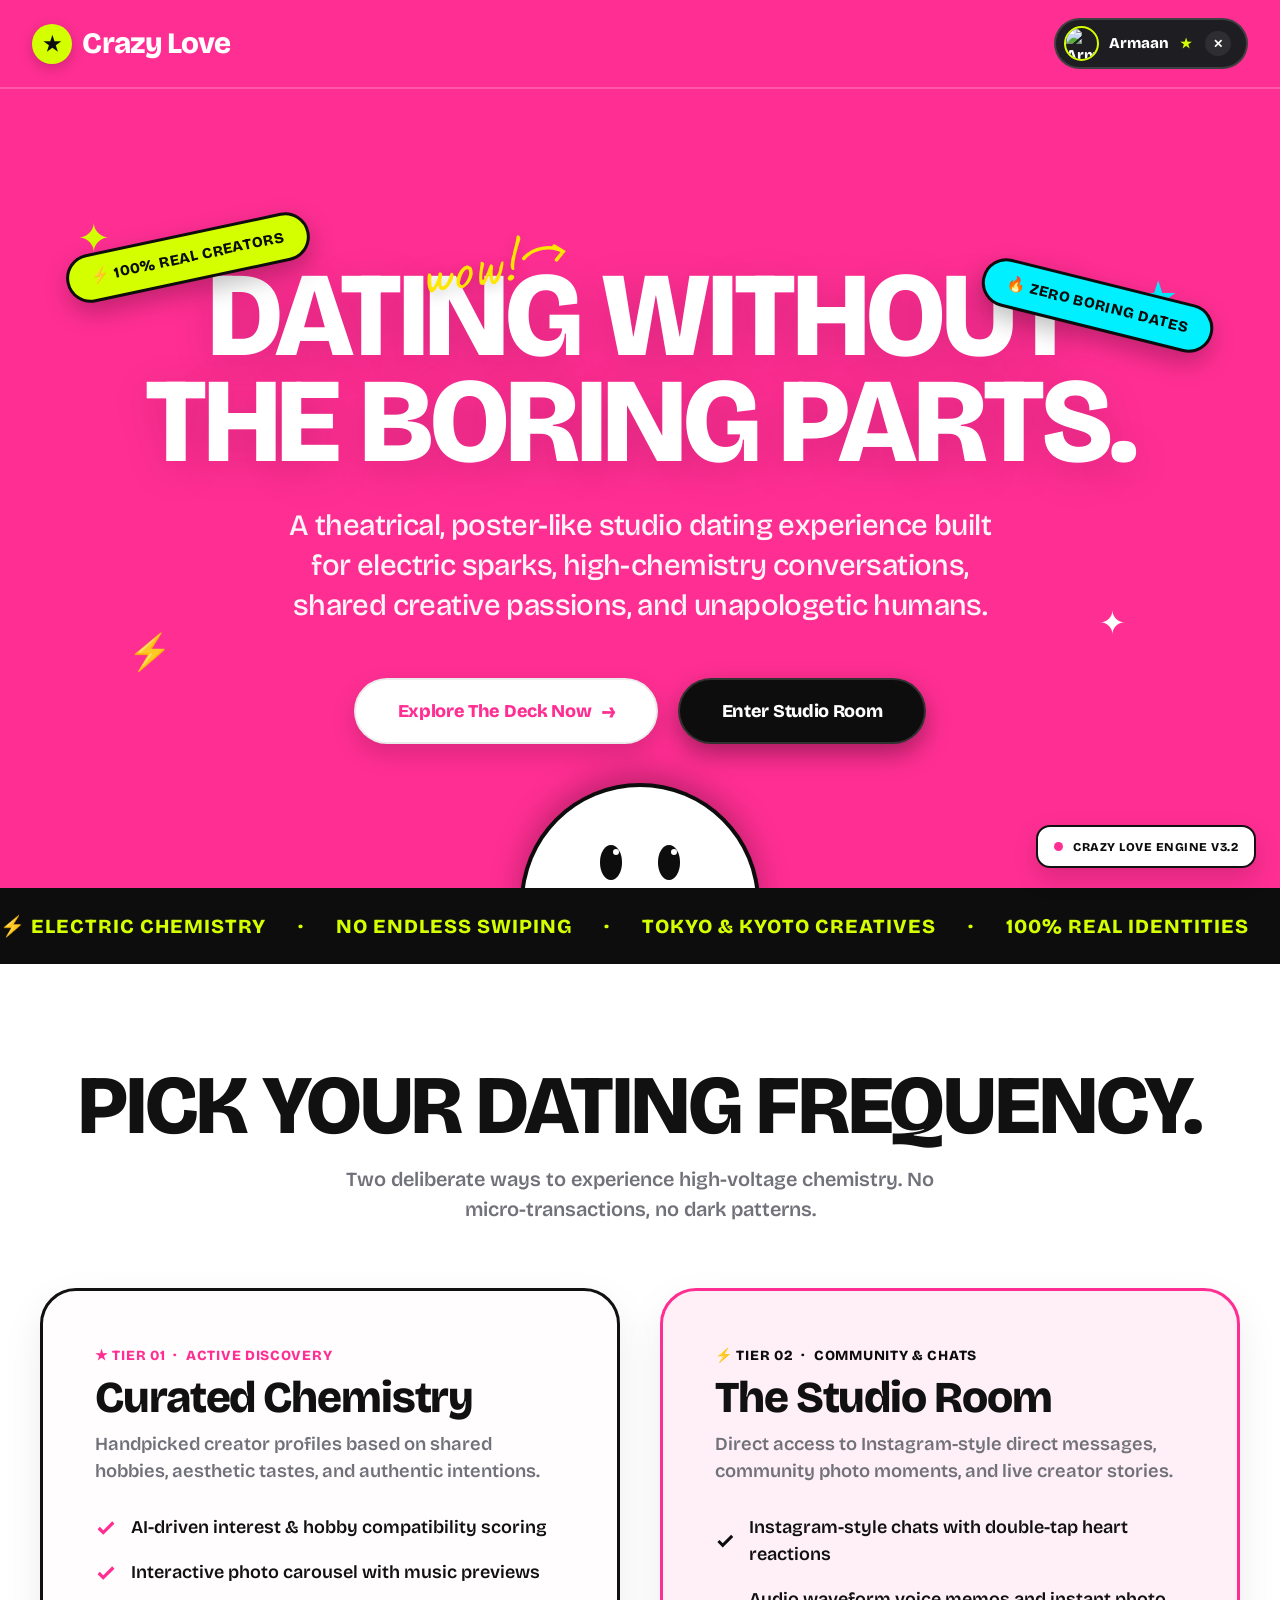
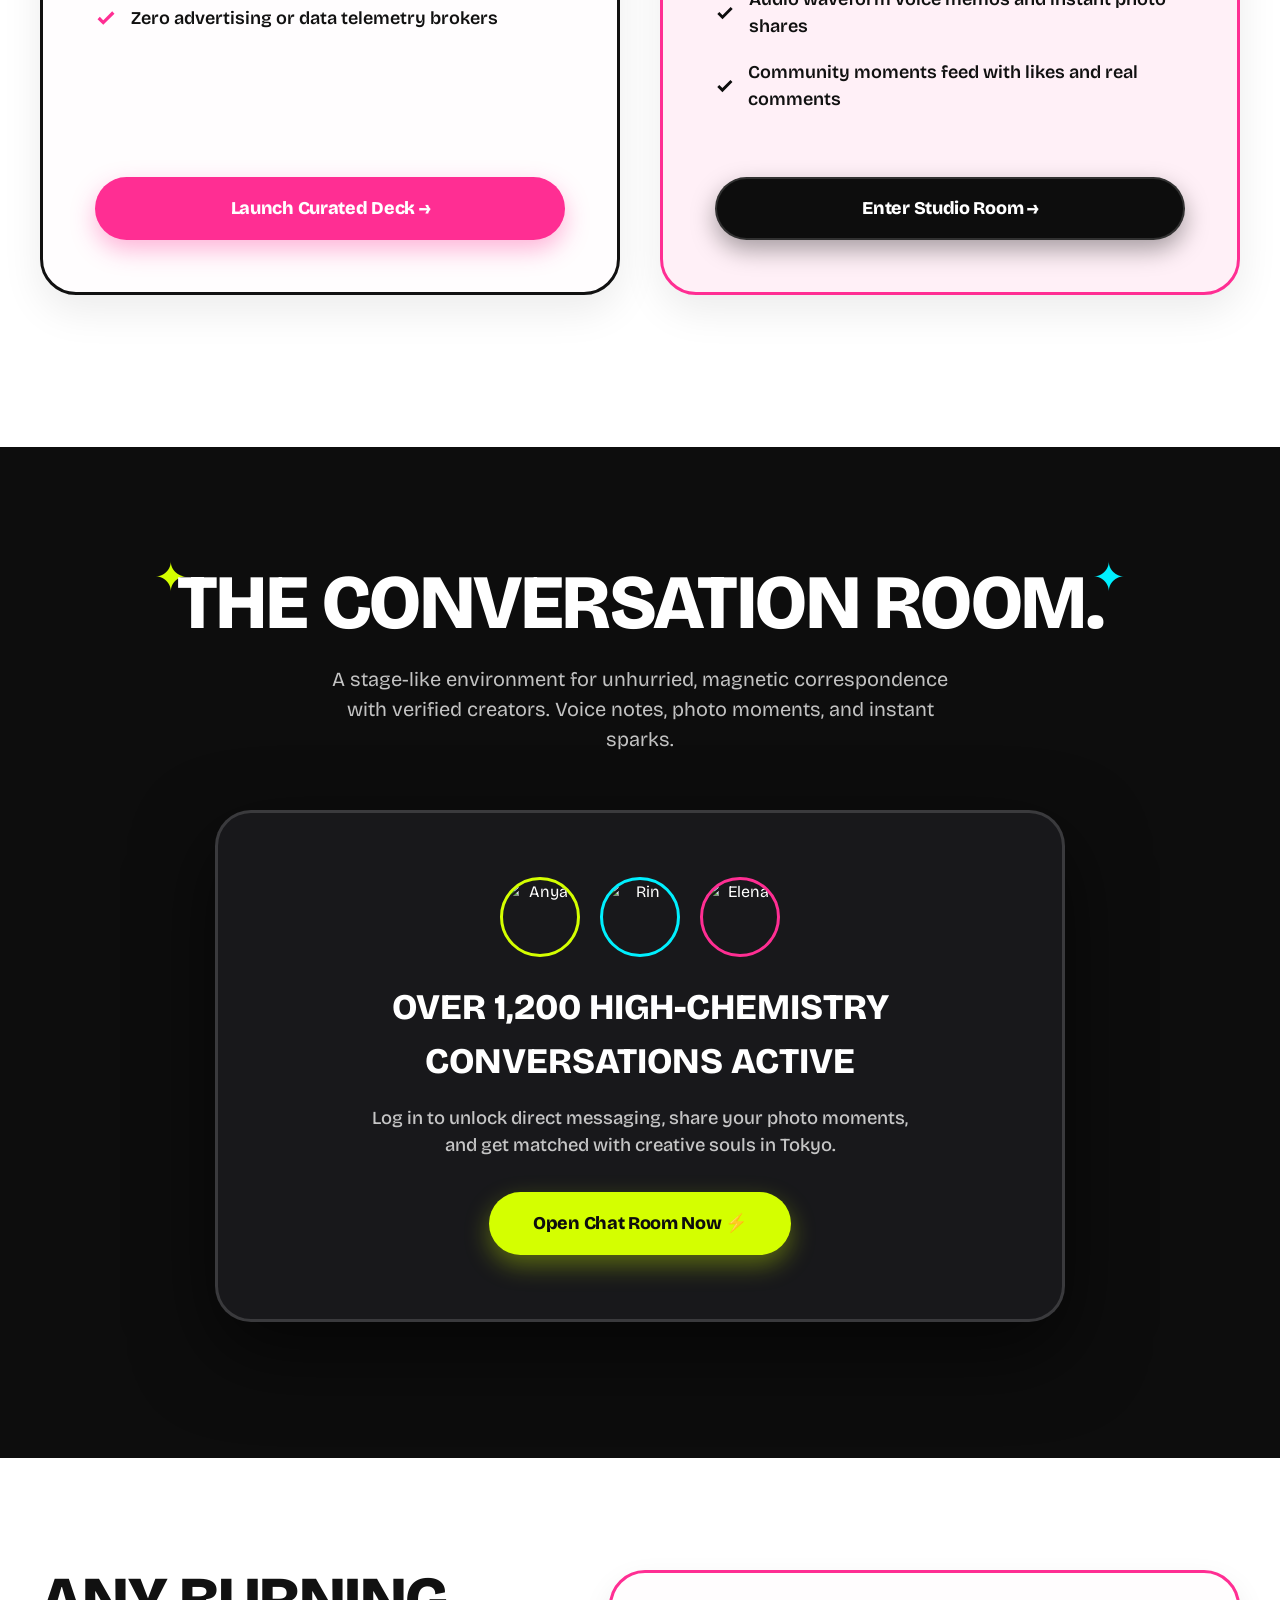
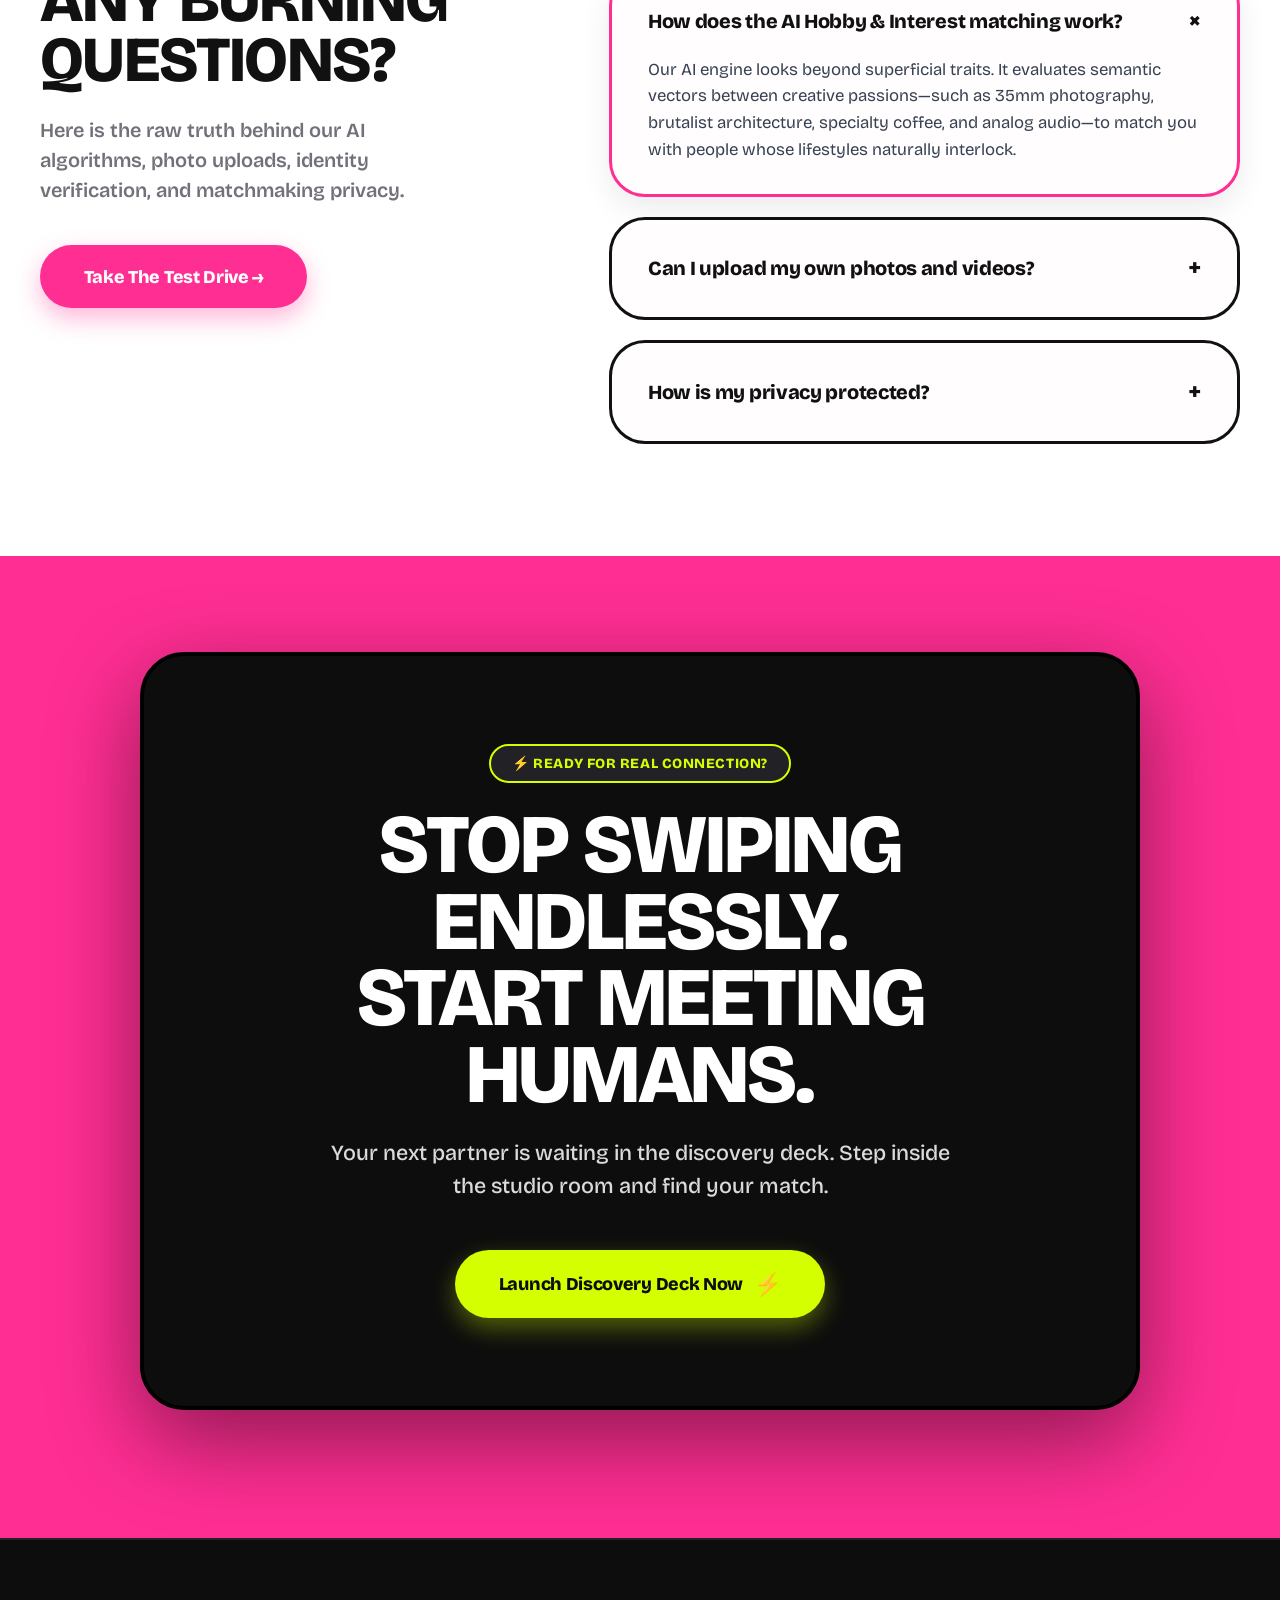
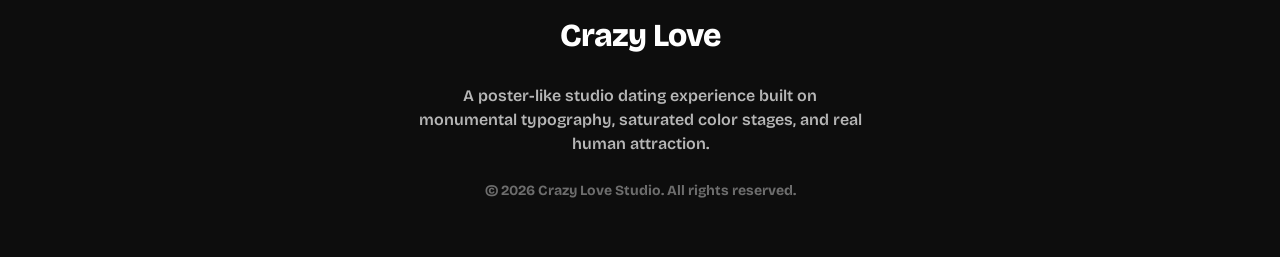
==== commit 2ecd7b07: "feat(design): remove glassmorphism, redesign deck, add crazy creative animations and app settings" ====
--- a/index.html
+++ b/index.html
@@ -11,14 +11,14 @@
   <link rel="preconnect" href="https://fonts.gstatic.com" crossorigin>
   <link href="https://fonts.googleapis.com/css2?family=Bricolage+Grotesque:opsz,wght@12..96,400;500;600;700;800&family=Caveat:wght@700&display=swap" rel="stylesheet">
 
-  <!-- Core Crazy Creative Stylesheet -->
+  <!-- Core Crazy Creative Stylesheet (Solid High-Contrast Poster Style) -->
   <link rel="stylesheet" href="app.css">
   <link rel="icon" href="data:image/svg+xml,<svg xmlns=%22http://www.w3.org/2000/svg%22 viewBox=%220 0 100 100%22><text y=%22.9em%22 font-size=%2290%22>⚡</text></svg>">
 </head>
-<body>
+<body class="logged-out">
 
   <!-- ========================================================================
-       TOP HEADER & LIQUID GLASS NAVBAR (NO WATERMARKS)
+       TOP HEADER (Clean Studio Bar - Nav Capsule Only Appears When Logged In)
        ======================================================================== -->
   <header class="cc-header">
     <div class="cc-header-container">
@@ -29,9 +29,9 @@
         <span>Crazy Love</span>
       </a>
 
-      <!-- Liquid Glass Navbar Center Mount -->
-      <div id="liquidNavbarMount" style="display:flex; flex-direction:column; align-items:center;">
-        <!-- Rendered dynamically by LiquidNavbar in app.js -->
+      <!-- Navigation Capsule Dock (Visible ONLY When Logged In) -->
+      <div id="liquidNavbarMount" class="dashboard-dock-container">
+        <!-- Rendered dynamically by app.js when user is logged in -->
       </div>
 
       <!-- User Authentication & Action CTA -->
@@ -42,10 +42,10 @@
     </div>
   </header>
 
-  <!-- Pinned Right Edge Rail Badge -->
-  <aside class="cc-side-rail liquid-glass-badge" aria-label="System status badge">
+  <!-- Pinned Right Edge Rail Status Badge -->
+  <aside class="cc-side-rail" aria-label="System status badge">
     <div class="side-rail-dot"></div>
-    <span id="sideRailStatus">AI Attraction Engine v3.0</span>
+    <span id="sideRailStatus">Crazy Love Engine v3.2</span>
   </aside>
 
   <!-- ========================================================================
@@ -55,19 +55,27 @@
     
     <section class="stage-hero-pink">
       
-      <!-- Floating Confetti & Shapes -->
-      <div class="confetti-spark" style="top:18%; left:8%; font-size:2.5rem; color:var(--accent-lime);">✦</div>
-      <div class="confetti-spark" style="top:25%; right:10%; font-size:2.8rem; color:var(--accent-cyan); animation-delay:1.5s;">★</div>
-      <div class="confetti-spark" style="bottom:22%; left:12%; font-size:2.2rem; color:var(--accent-yellow); animation-delay:0.8s;">⚡</div>
-      <div class="confetti-spark" style="bottom:28%; right:14%; font-size:2rem; color:var(--canvas-white); animation-delay:2.2s;">✦</div>
+      <!-- Floating Confetti & Spark Elements -->
+      <div class="confetti-spark" style="top:15%; left:6%; font-size:2.5rem; color:var(--accent-lime);">✦</div>
+      <div class="confetti-spark" style="top:22%; right:8%; font-size:2.8rem; color:var(--accent-cyan); animation-delay:1.5s;">★</div>
+      <div class="confetti-spark" style="bottom:26%; left:10%; font-size:2.2rem; color:var(--accent-yellow); animation-delay:0.8s;">⚡</div>
+      <div class="confetti-spark" style="bottom:30%; right:12%; font-size:2rem; color:var(--canvas-white); animation-delay:2.2s;">✦</div>
+
+      <!-- Interactive Bouncy Sticker Badges (Crazy Creative Signature) -->
+      <div class="hero-sticker-badge sticker-left" title="Click to pop">
+        <span>⚡ 100% REAL CREATORS</span>
+      </div>
+      <div class="hero-sticker-badge sticker-right" title="Click to pop">
+        <span>🔥 ZERO BORING DATES</span>
+      </div>
 
       <div class="hero-poster-stack">
         
-        <!-- Handwritten Script Accent -->
+        <!-- Handwritten Script Accent ("wow") with Wiggly Arrow -->
         <div class="hero-script-wow">
           <span>wow!</span>
-          <svg width="40" height="24" viewBox="0 0 40 24" fill="none" stroke="currentColor" stroke-width="3">
-            <path d="M2 12C12 4 28 4 38 12M30 6L38 12L30 18"/>
+          <svg width="46" height="28" viewBox="0 0 46 28" fill="none" stroke="currentColor" stroke-width="3.5" stroke-linecap="round">
+            <path d="M3 14C14 5 32 5 43 14M35 7L43 14L35 21"/>
           </svg>
         </div>
 
@@ -78,26 +86,27 @@
 
         <!-- Supporting Descriptive Line -->
         <p class="hero-poster-sub">
-          A theatrical, studio-grade dating experience built for electric sparks, high-chemistry conversations, shared creative hobbies, and unapologetic humans.
+          A theatrical, poster-like studio dating experience built for electric sparks, high-chemistry conversations, shared creative passions, and unapologetic humans.
         </p>
 
-        <!-- Roomy Tactile White Pill Button -->
-        <div style="display:flex; gap:1.25rem; flex-wrap:wrap; justify-content:center;">
-          <button class="pill-btn pill-white liquid-glass-btn" id="btnHeroLaunch" type="button">
+        <!-- Roomy Tactile Pill Buttons -->
+        <div style="display:flex; gap:1.25rem; flex-wrap:wrap; justify-content:center; z-index:10;">
+          <button class="pill-btn pill-white" id="btnHeroLaunch" type="button">
             <span>Explore The Deck Now</span>
             <span style="font-size:1.3rem;">→</span>
           </button>
           
-          <button class="pill-btn pill-black liquid-glass-btn" id="btnHeroSignIn" type="button">
-            <span>Google One-Tap Sync</span>
-          </button>
-        </div>
-
-      </div>
-
-      <!-- Mascot Peeking Into Frame From Bottom -->
-      <div class="mascot-peek-wrapper" aria-hidden="true">
+          <button class="pill-btn pill-black" id="btnHeroSignIn" type="button">
+            <span>Enter Studio Room</span>
+          </button>
+        </div>
+
+      </div>
+
+      <!-- Mascot Peeking Into Frame From Bottom with Blinking Eyes -->
+      <div class="mascot-peek-wrapper" id="mascotPeek" aria-label="Interactive Mascot">
         <div class="mascot-character-art">
+          <div class="mascot-mouth"></div>
           <div class="mascot-eyes">
             <div class="mascot-eye"></div>
             <div class="mascot-eye"></div>
@@ -106,6 +115,32 @@
       </div>
 
     </section>
+
+    <!-- Interactive Infinite Marquee Banner (Crazy Creative Signature) -->
+    <div class="cc-marquee-bar">
+      <div class="cc-marquee-track">
+        <span>⚡ ELECTRIC CHEMISTRY</span>
+        <span>·</span>
+        <span>NO ENDLESS SWIPING</span>
+        <span>·</span>
+        <span>TOKYO &amp; KYOTO CREATIVES</span>
+        <span>·</span>
+        <span>100% REAL IDENTITIES</span>
+        <span>·</span>
+        <span>ANALOG ARCHIVES &amp; 35MM FILM</span>
+        <span>·</span>
+        <span>ZERO CORPORATE PRELUDE</span>
+        <span>·</span>
+        <span>⚡ ELECTRIC CHEMISTRY</span>
+        <span>·</span>
+        <span>NO ENDLESS SWIPING</span>
+        <span>·</span>
+        <span>TOKYO &amp; KYOTO CREATIVES</span>
+        <span>·</span>
+        <span>100% REAL IDENTITIES</span>
+        <span>·</span>
+      </div>
+    </div>
 
     <!-- ====================================================================
          STAGE 2: THE WHITE STAGE (CHOOSE YOUR FREQUENCY)
@@ -115,13 +150,13 @@
         
         <div class="section-claim-header">
           <h2 class="section-claim-title">PICK YOUR DATING FREQUENCY.</h2>
-          <p class="section-claim-sub">Two deliberate ways to experience high-voltage chemistry. No micro-transactions, no corporate dark patterns.</p>
+          <p class="section-claim-sub">Two deliberate ways to experience high-voltage chemistry. No micro-transactions, no dark patterns.</p>
         </div>
 
         <div class="cc-cards-grid">
           
           <!-- Card 1 -->
-          <article class="cc-broad-card liquid-glass-card">
+          <article class="cc-broad-card">
             <div>
               <div class="card-top-eyebrow">
                 <span>★ TIER 01</span>
@@ -135,27 +170,27 @@
 
               <ul class="card-bullet-list">
                 <li>
-                  <svg width="20" height="20" viewBox="0 0 24 24" fill="none" stroke="var(--canvas-pink)" stroke-width="3"><polyline points="20 6 9 17 4 12"></polyline></svg>
+                  <svg width="22" height="22" viewBox="0 0 24 24" fill="none" stroke="var(--canvas-pink)" stroke-width="3.5"><polyline points="20 6 9 17 4 12"></polyline></svg>
                   <span>AI-driven interest &amp; hobby compatibility scoring</span>
                 </li>
                 <li>
-                  <svg width="20" height="20" viewBox="0 0 24 24" fill="none" stroke="var(--canvas-pink)" stroke-width="3"><polyline points="20 6 9 17 4 12"></polyline></svg>
-                  <span>Mutual chemistry triggers match celebrations</span>
+                  <svg width="22" height="22" viewBox="0 0 24 24" fill="none" stroke="var(--canvas-pink)" stroke-width="3.5"><polyline points="20 6 9 17 4 12"></polyline></svg>
+                  <span>Interactive photo carousel with music previews</span>
                 </li>
                 <li>
-                  <svg width="20" height="20" viewBox="0 0 24 24" fill="none" stroke="var(--canvas-pink)" stroke-width="3"><polyline points="20 6 9 17 4 12"></polyline></svg>
+                  <svg width="22" height="22" viewBox="0 0 24 24" fill="none" stroke="var(--canvas-pink)" stroke-width="3.5"><polyline points="20 6 9 17 4 12"></polyline></svg>
                   <span>Zero advertising or data telemetry brokers</span>
                 </li>
               </ul>
             </div>
 
-            <button class="pill-btn pill-pink liquid-glass-btn" onclick="window.crazyApp.handleGateRoute('discover')" type="button">
+            <button class="pill-btn pill-pink" onclick="window.crazyApp.handleGateRoute('discover')" type="button">
               Launch Curated Deck →
             </button>
           </article>
 
           <!-- Card 2 -->
-          <article class="cc-broad-card liquid-glass-card" style="background:rgba(255,240,247,0.7) !important; border-color:var(--canvas-pink) !important;">
+          <article class="cc-broad-card cc-broad-card-highlight">
             <div>
               <div class="card-top-eyebrow" style="color:var(--canvas-dark);">
                 <span>⚡ TIER 02</span>
@@ -169,21 +204,21 @@
 
               <ul class="card-bullet-list">
                 <li>
-                  <svg width="20" height="20" viewBox="0 0 24 24" fill="none" stroke="var(--canvas-dark)" stroke-width="3"><polyline points="20 6 9 17 4 12"></polyline></svg>
-                  <span>Instagram-style chats with reaction emojis &amp; voice notes</span>
+                  <svg width="22" height="22" viewBox="0 0 24 24" fill="none" stroke="var(--canvas-dark)" stroke-width="3.5"><polyline points="20 6 9 17 4 12"></polyline></svg>
+                  <span>Instagram-style chats with double-tap heart reactions</span>
                 </li>
                 <li>
-                  <svg width="20" height="20" viewBox="0 0 24 24" fill="none" stroke="var(--canvas-dark)" stroke-width="3"><polyline points="20 6 9 17 4 12"></polyline></svg>
-                  <span>Community moments feed with photo uploads &amp; comments</span>
+                  <svg width="22" height="22" viewBox="0 0 24 24" fill="none" stroke="var(--canvas-dark)" stroke-width="3.5"><polyline points="20 6 9 17 4 12"></polyline></svg>
+                  <span>Audio waveform voice memos and instant photo shares</span>
                 </li>
                 <li>
-                  <svg width="20" height="20" viewBox="0 0 24 24" fill="none" stroke="var(--canvas-dark)" stroke-width="3"><polyline points="20 6 9 17 4 12"></polyline></svg>
-                  <span>Verified creator status and genuine interactions</span>
+                  <svg width="22" height="22" viewBox="0 0 24 24" fill="none" stroke="var(--canvas-dark)" stroke-width="3.5"><polyline points="20 6 9 17 4 12"></polyline></svg>
+                  <span>Community moments feed with likes and real comments</span>
                 </li>
               </ul>
             </div>
 
-            <button class="pill-btn pill-black liquid-glass-btn" onclick="window.crazyApp.handleGateRoute('chats')" type="button">
+            <button class="pill-btn pill-black" onclick="window.crazyApp.handleGateRoute('chats')" type="button">
               Enter Studio Room →
             </button>
           </article>
@@ -199,26 +234,26 @@
     <section class="stage-dark-theatrical">
       
       <!-- Symmetrical Star Accents -->
-      <div style="position:absolute; top:10%; left:15%; color:var(--accent-lime); font-size:2rem;">✦</div>
-      <div style="position:absolute; top:10%; right:15%; color:var(--accent-cyan); font-size:2rem;">✦</div>
+      <div style="position:absolute; top:10%; left:12%; color:var(--accent-lime); font-size:2.5rem;">✦</div>
+      <div style="position:absolute; top:10%; right:12%; color:var(--accent-cyan); font-size:2.5rem;">✦</div>
 
       <div class="dark-stage-container">
         
         <h2 class="dark-stage-title">THE CONVERSATION ROOM.</h2>
-        <p class="dark-stage-sub">A stage-like environment for unhurried, magnetic correspondence with real creators. Voice notes, photo moments, and instant sparks.</p>
+        <p class="dark-stage-sub">A stage-like environment for unhurried, magnetic correspondence with verified creators. Voice notes, photo moments, and instant sparks.</p>
 
         <!-- Preview CTA Card -->
-        <div class="liquid-glass-panel-dark" style="max-width:850px; margin:0 auto; padding:3.5rem 2.5rem; text-align:center; border-radius:var(--radius-card);">
-          <div style="display:flex; justify-content:center; gap:1rem; margin-bottom:1.5rem;">
-            <img src="https://images.unsplash.com/photo-1534528741775-53994a69daeb?auto=format&fit=crop&w=120&h=120&q=80" style="width:4.5rem; height:4.5rem; border-radius:50%; border:3px solid var(--accent-lime); object-fit:cover;" alt="Anya">
-            <img src="https://images.unsplash.com/photo-1529626455594-4ff0802cfb7e?auto=format&fit=crop&w=120&h=120&q=80" style="width:4.5rem; height:4.5rem; border-radius:50%; border:3px solid var(--accent-cyan); object-fit:cover;" alt="Rin">
-            <img src="https://images.unsplash.com/photo-1517841905240-472988babdf9?auto=format&fit=crop&w=120&h=120&q=80" style="width:4.5rem; height:4.5rem; border-radius:50%; border:3px solid var(--canvas-pink); object-fit:cover;" alt="Elena">
-          </div>
-          <h3 style="font-size:2.25rem; font-weight:800; text-transform:uppercase; margin-bottom:1rem;">Over 1,200 High-Chemistry Conversations Active</h3>
+        <div class="theatrical-teaser-card">
+          <div style="display:flex; justify-content:center; gap:1.25rem; margin-bottom:1.5rem;">
+            <img src="https://images.unsplash.com/photo-1534528741775-53994a69daeb?auto=format&fit=crop&w=140&h=140&q=80" class="teaser-avatar" style="border-color:var(--accent-lime);" alt="Anya">
+            <img src="https://images.unsplash.com/photo-1529626455594-4ff0802cfb7e?auto=format&fit=crop&w=140&h=140&q=80" class="teaser-avatar" style="border-color:var(--accent-cyan);" alt="Rin">
+            <img src="https://images.unsplash.com/photo-1517841905240-472988babdf9?auto=format&fit=crop&w=140&h=140&q=80" class="teaser-avatar" style="border-color:var(--canvas-pink);" alt="Elena">
+          </div>
+          <h3 style="font-size:2.25rem; font-weight:800; text-transform:uppercase; margin-bottom:1rem; color:#FFF;">Over 1,200 High-Chemistry Conversations Active</h3>
           <p style="color:rgba(255,255,255,0.75); font-size:1.15rem; max-width:550px; margin:0 auto 2rem; font-weight:500;">
             Log in to unlock direct messaging, share your photo moments, and get matched with creative souls in Tokyo.
           </p>
-          <button class="pill-btn pill-lime liquid-glass-btn" onclick="window.crazyApp.handleGateRoute('chats')" type="button">
+          <button class="pill-btn pill-lime" onclick="window.crazyApp.handleGateRoute('chats')" type="button">
             Open Chat Room Now ⚡
           </button>
         </div>
@@ -238,14 +273,14 @@
             Here is the raw truth behind our AI algorithms, photo uploads, identity verification, and matchmaking privacy.
           </p>
 
-          <button class="pill-btn pill-pink liquid-glass-btn" onclick="window.crazyApp.handleGateRoute('discover')" style="margin-top:2.5rem;" type="button">
+          <button class="pill-btn pill-pink" onclick="window.crazyApp.handleGateRoute('discover')" style="margin-top:2.5rem;" type="button">
             Take The Test Drive →
           </button>
         </div>
 
         <div class="faq-rows-stack">
           
-          <div class="faq-item-row liquid-glass-faq open">
+          <div class="faq-item-row open">
             <div class="faq-q-title">
               <span>How does the AI Hobby &amp; Interest matching work?</span>
               <span class="faq-toggle">+</span>
@@ -255,7 +290,7 @@
             </div>
           </div>
 
-          <div class="faq-item-row liquid-glass-faq">
+          <div class="faq-item-row">
             <div class="faq-q-title">
               <span>Can I upload my own photos and videos?</span>
               <span class="faq-toggle">+</span>
@@ -265,7 +300,7 @@
             </div>
           </div>
 
-          <div class="faq-item-row liquid-glass-faq">
+          <div class="faq-item-row">
             <div class="faq-q-title">
               <span>How is my privacy protected?</span>
               <span class="faq-toggle">+</span>
@@ -284,7 +319,7 @@
          STAGE 5: THE CLOSING FLAME CARD & LIME CTA
          ==================================================================== -->
     <section class="stage-closing-flame">
-      <div class="closing-black-card liquid-glass-panel-dark">
+      <div class="closing-black-card">
         
         <div class="closing-eyebrow-badge">
           <span>⚡ READY FOR REAL CONNECTION?</span>
@@ -298,7 +333,7 @@
           Your next partner is waiting in the discovery deck. Step inside the studio room and find your match.
         </p>
 
-        <button class="pill-btn pill-lime liquid-glass-btn" id="btnFlameLaunch" type="button">
+        <button class="pill-btn pill-lime" id="btnFlameLaunch" type="button">
           <span>Launch Discovery Deck Now</span>
           <span style="font-size:1.4rem;">⚡</span>
         </button>
@@ -310,32 +345,30 @@
 
 
   <!-- ========================================================================
-       DISCOVERY DECK INTERACTIVE VIEW (SWIPE ARENA + AI MATCHMAKER)
+       DISCOVERY DECK (BRAND NEW POSTER-GRADE SWIPE ARENA)
        ======================================================================== -->
   <section class="cc-view" id="viewDiscover">
     <div class="dashboard-canvas">
       
-      <!-- Ambient background orbs -->
-      <div class="ambient-orb orb-pink"></div>
-      <div class="ambient-orb orb-cyan"></div>
-      <div class="ambient-orb orb-lime"></div>
-      
       <div class="deck-arena-container">
         
         <!-- Header & AI Matchmaker Trigger -->
-        <div class="deck-header-glass liquid-glass-panel">
+        <div class="deck-top-controller">
           <div style="display:flex; justify-content:space-between; align-items:center; flex-wrap:wrap; gap:1rem;">
             <div>
               <span class="deck-header-dot">●</span>
-              <span class="deck-header-label">SWIPE ARENA</span>
-              <h2 class="deck-header-title">Curated Candidates</h2>
-            </div>
-            <button class="pill-btn pill-lime pill-sm liquid-glass-btn" id="btnOpenAiMatch" type="button">
-              <span>⚡ AI Matchmaker Scan</span>
-            </button>
-          </div>
-
-          <!-- Interest Filter Category Pills -->
+              <span class="deck-header-label">CURATED DECK</span>
+              <h2 class="deck-title-text">Discovery Arena</h2>
+            </div>
+            
+            <div style="display:flex; gap:0.75rem; align-items:center;">
+              <button class="pill-btn pill-lime pill-sm" id="btnOpenAiMatch" type="button">
+                <span>⚡ AI Matchmaker Radar</span>
+              </button>
+            </div>
+          </div>
+
+          <!-- Interest Filter Category Chips -->
           <div class="interest-filter-bar" id="interestFilterBar">
             <!-- Rendered by app.js -->
           </div>
@@ -343,30 +376,34 @@
 
         <!-- 3D Card Stack Arena -->
         <div class="cc-swipe-stage" id="ccSwipeStage">
-          <!-- Rendered by app.js -->
-        </div>
-
-        <!-- Tactile Action Controls -->
+          <!-- Rendered dynamically by app.js -->
+        </div>
+
+        <!-- Giant Solid Tactile Action Controls Bar -->
         <div class="cc-action-controls">
-          <button class="cc-btn-circle cc-btn-rewind liquid-glass-circle" id="btnRewind" title="Rewind (ArrowDown)" type="button">
-            <svg width="22" height="22" viewBox="0 0 24 24" fill="none" stroke="currentColor" stroke-width="2.5"><polyline points="1 4 1 10 7 10"></polyline><path d="M3.51 15a9 9 0 1 0 2.13-9.36L1 10"></path></svg>
-          </button>
-
-          <button class="cc-btn-circle cc-btn-pass liquid-glass-circle" id="btnPass" title="Pass (ArrowLeft)" type="button">
-            <svg width="28" height="28" viewBox="0 0 24 24" fill="none" stroke="currentColor" stroke-width="3"><line x1="18" y1="6" x2="6" y2="18"></line><line x1="6" y1="6" x2="18" y2="18"></line></svg>
-          </button>
-
-          <button class="cc-btn-circle cc-btn-like liquid-glass-circle" id="btnLike" title="Match (ArrowRight)" type="button">
-            <svg width="34" height="34" viewBox="0 0 24 24" fill="currentColor" stroke="currentColor" stroke-width="1.5"><path d="M20.84 4.61a5.5 5.5 0 0 0-7.78 0L12 5.67l-1.06-1.06a5.5 5.5 0 0 0-7.78 7.78l1.06 1.06L12 21.23l7.78-7.78 1.06-1.06a5.5 5.5 0 0 0 0-7.78z"></path></svg>
-          </button>
-
-          <button class="cc-btn-circle cc-btn-info liquid-glass-circle" id="btnInfo" title="Inspect (Space)" type="button">
-            <svg width="22" height="22" viewBox="0 0 24 24" fill="none" stroke="currentColor" stroke-width="2.5"><circle cx="12" cy="12" r="10"></circle><line x1="12" y1="16" x2="12" y2="12"></line><line x1="12" y1="8" x2="12.01" y2="8"></line></svg>
+          <button class="cc-btn-circle cc-btn-rewind" id="btnRewind" title="Rewind Last Profile (ArrowDown)" type="button">
+            <svg width="24" height="24" viewBox="0 0 24 24" fill="none" stroke="currentColor" stroke-width="2.5"><polyline points="1 4 1 10 7 10"></polyline><path d="M3.51 15a9 9 0 1 0 2.13-9.36L1 10"></path></svg>
+          </button>
+
+          <button class="cc-btn-circle cc-btn-pass" id="btnPass" title="Pass (ArrowLeft)" type="button">
+            <svg width="30" height="30" viewBox="0 0 24 24" fill="none" stroke="currentColor" stroke-width="3"><line x1="18" y1="6" x2="6" y2="18"></line><line x1="6" y1="6" x2="18" y2="18"></line></svg>
+          </button>
+
+          <button class="cc-btn-circle cc-btn-superlike" id="btnSuperlike" title="Super Spark" type="button">
+            <svg width="26" height="26" viewBox="0 0 24 24" fill="currentColor"><path d="M12 2L15.09 8.26L22 9.27L17 14.14L18.18 21.02L12 17.77L5.82 21.02L7 14.14L2 9.27L8.91 8.26L12 2Z"/></svg>
+          </button>
+
+          <button class="cc-btn-circle cc-btn-like" id="btnLike" title="Connect (ArrowRight)" type="button">
+            <svg width="36" height="36" viewBox="0 0 24 24" fill="currentColor"><path d="M20.84 4.61a5.5 5.5 0 0 0-7.78 0L12 5.67l-1.06-1.06a5.5 5.5 0 0 0-7.78 7.78l1.06 1.06L12 21.23l7.78-7.78 1.06-1.06a5.5 5.5 0 0 0 0-7.78z"></path></svg>
+          </button>
+
+          <button class="cc-btn-circle cc-btn-info" id="btnInfo" title="Inspect Full Story (Space)" type="button">
+            <svg width="24" height="24" viewBox="0 0 24 24" fill="none" stroke="currentColor" stroke-width="2.5"><circle cx="12" cy="12" r="10"></circle><line x1="12" y1="16" x2="12" y2="12"></line><line x1="12" y1="8" x2="12.01" y2="8"></line></svg>
           </button>
         </div>
 
         <div class="deck-shortcuts-label">
-          Shortcuts: [←] Pass · [→] Connect · [↓] Rewind · [Space] Inspect
+          Keyboard: [←] Pass · [→] Connect · [↓] Rewind · [Space] Inspect
         </div>
 
       </div>
@@ -380,26 +417,22 @@
   <section class="cc-view" id="viewFeed">
     <div class="dashboard-canvas">
       
-      <!-- Ambient background orbs -->
-      <div class="ambient-orb orb-pink-soft"></div>
-      <div class="ambient-orb orb-cyan"></div>
-
       <div class="feed-arena-container">
         
         <!-- Feed Top Navigation & Action -->
         <div class="feed-top-bar">
           <div>
             <span class="deck-header-dot">●</span>
-            <span class="deck-header-label">CREATOR HUB</span>
-            <h2 class="chats-page-title">Community Moments</h2>
-          </div>
-          <button class="pill-btn pill-pink pill-sm liquid-glass-btn" id="btnOpenUploadModal" type="button">
+            <span class="deck-header-label">COMMUNITY STREAM</span>
+            <h2 class="chats-page-title">Creator Moments</h2>
+          </div>
+          <button class="pill-btn pill-pink pill-sm" id="btnOpenUploadModal" type="button">
             <span>+ Share A Moment</span>
           </button>
         </div>
 
-        <!-- Creator Stories Bar (Instagram Style) -->
-        <div class="stories-scroll-tray liquid-glass-panel" id="storiesTray">
+        <!-- Creator Stories Bar -->
+        <div class="stories-scroll-tray" id="storiesTray">
           <!-- Rendered dynamically by app.js -->
         </div>
 
@@ -418,10 +451,6 @@
        ======================================================================== -->
   <section class="cc-view" id="viewChats">
     <div class="dashboard-canvas">
-      
-      <!-- Ambient background orbs -->
-      <div class="ambient-orb orb-purple"></div>
-      <div class="ambient-orb orb-pink-soft"></div>
       
       <div class="chats-arena-container">
         
@@ -431,13 +460,13 @@
             <span class="deck-header-label">INSTAGRAM DIRECT</span>
             <h2 class="chats-page-title">Active Conversations</h2>
           </div>
-          <button class="pill-btn pill-pink pill-sm liquid-glass-btn" data-route="discover" type="button">
+          <button class="pill-btn pill-pink pill-sm" data-route="discover" type="button">
             ← Back to Deck
           </button>
         </div>
 
-        <!-- Theatrical Instagram-Style Chat Box -->
-        <div class="theatrical-chat-box liquid-glass-chat-box">
+        <!-- Theatrical High-Contrast Chat Box -->
+        <div class="theatrical-chat-box">
           
           <!-- Left Sidebar: Conversations & Active Stories -->
           <div class="theatrical-sidebar">
@@ -452,8 +481,8 @@
             </div>
 
             <!-- Thread Search -->
-            <div style="padding:0.65rem 1rem;">
-              <input type="text" class="chat-search-input liquid-glass-input" id="chatSearchInput" placeholder="Search matches or hobbies...">
+            <div style="padding:0.85rem 1rem;">
+              <input type="text" class="chat-search-input" id="chatSearchInput" placeholder="Search conversations or hobbies...">
             </div>
 
             <!-- Thread List -->
@@ -474,8 +503,8 @@
                 </div>
                 <div>
                   <div style="display:flex; align-items:center; gap:0.4rem;">
-                    <div id="theatricalChatName_page" style="font-size:1.25rem; font-weight:800;">Anya Chen</div>
-                    <span style="color:var(--accent-cyan); font-size:1rem;" title="Verified Creator">✓</span>
+                    <div id="theatricalChatName_page" style="font-size:1.25rem; font-weight:800; color:#FFF;">Anya Chen</div>
+                    <span style="color:var(--accent-cyan); font-size:1.1rem;" title="Verified Creator">✓</span>
                   </div>
                   <div id="theatricalChatStatus_page" style="font-size:0.8rem; color:var(--accent-lime); font-weight:700;">● Active now</div>
                 </div>
@@ -483,9 +512,9 @@
 
               <!-- Quick Action Call Simulation & Info -->
               <div style="display:flex; align-items:center; gap:0.6rem;">
-                <button class="chat-icon-action liquid-glass-btn" id="btnSimulateAudioCall" title="Start Audio Call" type="button">📞</button>
-                <button class="chat-icon-action liquid-glass-btn" id="btnSimulateVideoCall" title="Start Video Call" type="button">📹</button>
-                <button class="pill-btn pill-sm pill-white liquid-glass-btn" onclick="window.crazyApp.showCardDetails()" type="button">
+                <button class="chat-icon-action" id="btnSimulateAudioCall" title="Start Audio Call" type="button">📞</button>
+                <button class="chat-icon-action" id="btnSimulateVideoCall" title="Start Video Call" type="button">📹</button>
+                <button class="pill-btn pill-sm pill-white" onclick="window.crazyApp.showCardDetails()" type="button">
                   Inspect Vibe
                 </button>
               </div>
@@ -513,18 +542,18 @@
 
             <!-- Interactive Message Input Bar (Media Attach & Voice) -->
             <div class="theatrical-input-bar">
-              <label class="chat-attach-btn liquid-glass-btn" title="Send Photo in Chat">
+              <label class="chat-attach-btn" title="Send Photo in Chat">
                 📷
                 <input type="file" id="chatPhotoUpload" accept="image/*" style="display:none;">
               </label>
 
-              <button class="chat-attach-btn liquid-glass-btn" id="btnSendVoiceNote" title="Send Voice Memo" type="button">
+              <button class="chat-attach-btn" id="btnSendVoiceNote" title="Send Voice Memo" type="button">
                 🎙️
               </button>
 
-              <input type="text" class="theatrical-input liquid-glass-input" id="theatricalInput_page" placeholder="Message or double-tap to react...">
-
-              <button class="pill-btn pill-lime pill-sm liquid-glass-btn" id="btnTheatricalSend_page" type="button">
+              <input type="text" class="theatrical-input" id="theatricalInput_page" placeholder="Message or double-tap message to react...">
+
+              <button class="pill-btn pill-lime pill-sm" id="btnTheatricalSend_page" type="button">
                 Send ⚡
               </button>
             </div>
@@ -538,65 +567,148 @@
 
 
   <!-- ========================================================================
-       USER PROFILE & ACCOUNT SETTINGS VIEW
+       APP SETTINGS & USER PROFILE VIEW (RICH MULTIPLE FEATURES)
        ======================================================================== -->
-  <section class="cc-view" id="viewProfile">
+  <section class="cc-view" id="viewSettings">
     <div class="dashboard-canvas">
       
-      <div class="ambient-orb orb-pink"></div>
-      <div class="ambient-orb orb-lime"></div>
-
-      <div class="profile-page-container">
+      <div class="settings-page-container">
         
-        <div class="profile-hero-card liquid-glass-panel">
-          <div class="profile-cover-gradient"></div>
+        <!-- Header -->
+        <div style="display:flex; justify-content:space-between; align-items:center; margin-bottom:2rem; flex-wrap:wrap; gap:1rem;">
+          <div>
+            <span class="deck-header-dot">●</span>
+            <span class="deck-header-label">PREFERENCES</span>
+            <h2 class="chats-page-title">App Settings &amp; Studio</h2>
+          </div>
+          <button class="pill-btn pill-black pill-sm" id="btnLogoutFromSettings" type="button">
+            Sign Out
+          </button>
+        </div>
+
+        <div class="settings-grid-layout">
           
-          <div class="profile-info-layout">
-            <div style="position:relative;">
-              <img id="userProfileAvatar" src="https://images.unsplash.com/photo-1535713875002-d1d0cf377fde?auto=format&fit=crop&w=240&h=240&q=80" class="profile-large-avatar" alt="User">
-              <span class="profile-verified-badge">✓</span>
-            </div>
-
-            <div style="flex:1;">
-              <div style="display:flex; justify-content:space-between; align-items:flex-start; flex-wrap:wrap; gap:1rem;">
+          <!-- Column 1: Profile Details Card -->
+          <div class="settings-card">
+            <div class="settings-card-header">
+              <h3>Creator Identity</h3>
+              <span class="badge-solid badge-lime">VERIFIED</span>
+            </div>
+
+            <div style="display:flex; gap:1.25rem; align-items:center; margin-bottom:1.5rem;">
+              <img id="settingsUserAvatar" src="https://images.unsplash.com/photo-1535713875002-d1d0cf377fde?auto=format&fit=crop&w=200&h=200&q=80" style="width:5rem; height:5rem; border-radius:50%; object-fit:cover; border:3px solid var(--accent-lime);" alt="Avatar">
+              <div>
+                <strong id="settingsUserName" style="font-size:1.35rem; display:block; color:#FFF;">Armaan Yadav</strong>
+                <span id="settingsUserEmail" style="font-size:0.9rem; color:var(--muted-gray); font-weight:600;">armaan123009@gmail.com</span>
+                <span style="display:block; font-size:0.8rem; color:var(--accent-cyan); font-weight:700; margin-top:0.2rem;">@armaan.yadav · Tokyo</span>
+              </div>
+            </div>
+
+            <div class="settings-field">
+              <label>Studio Bio</label>
+              <textarea id="settingsBioInput" class="theatrical-input" rows="3" style="border-radius:1rem; width:100%;">Architectural photography, collecting Japanese city-pop vinyl, and designing digital platforms with electric character.</textarea>
+            </div>
+
+            <button class="pill-btn pill-pink pill-sm" id="btnSaveBio" style="margin-top:0.75rem;" type="button">
+              Save Bio Changes
+            </button>
+          </div>
+
+          <!-- Column 2: Discovery & Matching Preferences -->
+          <div class="settings-card">
+            <div class="settings-card-header">
+              <h3>Matchmaking Preferences</h3>
+              <span class="badge-solid badge-pink">AI RADAR</span>
+            </div>
+
+            <!-- Maximum Distance Slider -->
+            <div class="settings-field">
+              <div style="display:flex; justify-content:space-between;">
+                <label>Maximum Distance</label>
+                <span id="labelDistance" style="font-weight:800; color:var(--accent-lime);">15 km</span>
+              </div>
+              <input type="range" min="1" max="50" value="15" class="cc-slider" id="sliderDistance">
+            </div>
+
+            <!-- Age Range Slider -->
+            <div class="settings-field">
+              <div style="display:flex; justify-content:space-between;">
+                <label>Preferred Age Range</label>
+                <span id="labelAgeRange" style="font-weight:800; color:var(--accent-lime);">21 – 30</span>
+              </div>
+              <input type="range" min="18" max="45" value="30" class="cc-slider" id="sliderAge">
+            </div>
+
+            <!-- AI Sensitivity -->
+            <div class="settings-field">
+              <label>AI Chemistry Sensitivity</label>
+              <select class="theatrical-input" id="selectAiSensitivity" style="border-radius:9999px; width:100%;">
+                <option value="strict">Strict (90%+ shared creative hobbies)</option>
+                <option value="balanced" selected>Balanced (Creative overlap &amp; lifestyle sync)</option>
+                <option value="adventurous">Serendipitous (Spontaneous discovery)</option>
+              </select>
+            </div>
+          </div>
+
+          <!-- Column 3: App Controls & Privacy -->
+          <div class="settings-card" style="grid-column:1 / -1;">
+            <div class="settings-card-header">
+              <h3>App Controls &amp; Audio</h3>
+              <span class="badge-solid badge-yellow">SYSTEM</span>
+            </div>
+
+            <div style="display:grid; grid-template-columns:repeat(auto-fit, minmax(280px, 1fr)); gap:1.5rem;">
+              
+              <!-- Toggle 1: Sound Effects -->
+              <div class="settings-toggle-row">
                 <div>
-                  <h2 id="userProfileName" style="font-size:2.5rem; font-weight:800; line-height:1.1;">Armaan Yadav</h2>
-                  <div id="userProfileHandle" style="color:var(--canvas-pink); font-size:1.1rem; font-weight:800; margin-top:0.25rem;">@armaan.yadav · Tokyo</div>
-                  <div id="userProfileRole" style="font-size:1rem; color:var(--muted-gray); font-weight:700; margin-top:0.2rem;">Creative Director &amp; Visual Storyteller</div>
+                  <strong>Tactile Sound FX (Clicks &amp; Swooshes)</strong>
+                  <p style="font-size:0.85rem; color:var(--muted-gray); margin-top:0.2rem;">Play acoustic clicks and pops on swipe and like actions.</p>
                 </div>
-
-                <div style="display:flex; gap:0.75rem;">
-                  <button class="pill-btn pill-pink pill-sm liquid-glass-btn" id="btnProfileEdit" type="button">
-                    Edit Profile
-                  </button>
-                  <button class="pill-btn pill-black pill-sm liquid-glass-btn" id="btnLogoutProfile" type="button">
-                    Sign Out
-                  </button>
+                <label class="cc-toggle">
+                  <input type="checkbox" id="toggleSoundFx" checked>
+                  <span class="toggle-track"></span>
+                </label>
+              </div>
+
+              <!-- Toggle 2: Incognito Mode -->
+              <div class="settings-toggle-row">
+                <div>
+                  <strong>Stealth Mode (Hide Distance)</strong>
+                  <p style="font-size:0.85rem; color:var(--muted-gray); margin-top:0.2rem;">Only reveal your city, keep exact distance private.</p>
                 </div>
-              </div>
-
-              <!-- Stats Row -->
-              <div class="profile-stats-row">
-                <div><strong>6</strong> <span>Matches</span></div>
-                <div><strong>18</strong> <span>Shared Moments</span></div>
-                <div><strong>96%</strong> <span>AI Chemistry Rating</span></div>
-              </div>
-
-              <!-- Bio -->
-              <p class="profile-bio-text" id="userProfileBio">
-                Architectural photography, collecting Japanese city-pop vinyl, and designing digital platforms with electric character.
-              </p>
-
-              <!-- Interest Tags -->
-              <div class="profile-tags-container" id="userProfileTags">
-                <span class="liquid-glass-badge">35mm Film</span>
-                <span class="liquid-glass-badge">Product Design</span>
-                <span class="liquid-glass-badge">Specialty Coffee</span>
-                <span class="liquid-glass-badge">Synthesizers</span>
-                <span class="liquid-glass-badge">Tokyo Architecture</span>
-              </div>
-            </div>
-          </div>
+                <label class="cc-toggle">
+                  <input type="checkbox" id="toggleStealth">
+                  <span class="toggle-track"></span>
+                </label>
+              </div>
+
+              <!-- Toggle 3: Message Read Receipts -->
+              <div class="settings-toggle-row">
+                <div>
+                  <strong>Send "Seen" Receipts</strong>
+                  <p style="font-size:0.85rem; color:var(--muted-gray); margin-top:0.2rem;">Display checkmarks when you have read messages.</p>
+                </div>
+                <label class="cc-toggle">
+                  <input type="checkbox" id="toggleReadReceipts" checked>
+                  <span class="toggle-track"></span>
+                </label>
+              </div>
+
+              <!-- Action: Reset Swipes Queue -->
+              <div class="settings-toggle-row">
+                <div>
+                  <strong>Reset Swiped Profiles</strong>
+                  <p style="font-size:0.85rem; color:var(--muted-gray); margin-top:0.2rem;">Bring back passed candidates to your active queue.</p>
+                </div>
+                <button class="pill-btn pill-pink pill-sm" id="btnResetAllSwipes" type="button">
+                  ↺ Reset Queue
+                </button>
+              </div>
+
+            </div>
+          </div>
+
         </div>
 
       </div>
@@ -610,8 +722,8 @@
 
   <!-- Match Celebration Modal -->
   <div class="cc-modal-backdrop" id="ccMatchModal">
-    <div class="cc-modal-box liquid-glass-modal">
-      <button class="cc-modal-close liquid-glass-circle-sm" data-close-modal type="button">✕</button>
+    <div class="cc-modal-box">
+      <button class="cc-modal-close" data-close-modal type="button">✕</button>
 
       <div class="modal-icon-circle modal-icon-lime">⚡</div>
 
@@ -627,10 +739,10 @@
       </div>
 
       <div style="display:flex; flex-direction:column; gap:0.85rem;">
-        <button class="pill-btn pill-lime liquid-glass-btn" id="btnMatchChat" type="button">
+        <button class="pill-btn pill-lime" id="btnMatchChat" type="button">
           Open Chat Console ⚡
         </button>
-        <button class="pill-btn pill-black liquid-glass-btn" id="btnMatchClose" type="button">
+        <button class="pill-btn pill-black" id="btnMatchClose" type="button">
           Keep Swiping
         </button>
       </div>
@@ -638,10 +750,10 @@
     </div>
   </div>
 
-  <!-- Google Auth & Log-in Modal -->
+  <!-- Studio Log-In / Auth Modal -->
   <div class="cc-modal-backdrop" id="ccAuthModal">
-    <div class="cc-modal-box liquid-glass-modal">
-      <button class="cc-modal-close liquid-glass-circle-sm" data-close-modal type="button">✕</button>
+    <div class="cc-modal-box">
+      <button class="cc-modal-close" data-close-modal type="button">✕</button>
 
       <div class="modal-icon-circle modal-icon-pink">★</div>
 
@@ -657,11 +769,11 @@
       </div>
 
       <div style="display:flex; flex-direction:column; gap:0.85rem;">
-        <button class="pill-btn pill-pink liquid-glass-btn" id="googleAuthBtn" type="button">
+        <button class="pill-btn pill-pink" id="googleAuthBtn" type="button">
           <span>Continue as Armaan Yadav</span>
           <span>→</span>
         </button>
-        <button class="pill-btn pill-black liquid-glass-btn" id="guestAuthBtn" type="button">
+        <button class="pill-btn pill-black" id="guestAuthBtn" type="button">
           Explore as Guest Member
         </button>
       </div>
@@ -671,8 +783,8 @@
 
   <!-- Profile Inspector Modal -->
   <div class="cc-modal-backdrop" id="ccInfoModal">
-    <div class="cc-modal-box liquid-glass-modal" style="max-height:85vh; overflow-y:auto;">
-      <button class="cc-modal-close liquid-glass-circle-sm" data-close-modal type="button">✕</button>
+    <div class="cc-modal-box" style="max-height:88vh; overflow-y:auto;">
+      <button class="cc-modal-close" data-close-modal type="button">✕</button>
       <div id="infoModalBody">
         <!-- Rendered by app.js -->
       </div>
@@ -681,11 +793,11 @@
 
   <!-- AI Matchmaker Modal -->
   <div class="cc-modal-backdrop" id="ccAiMatchModal">
-    <div class="cc-modal-box liquid-glass-modal" style="max-width:620px;">
-      <button class="cc-modal-close liquid-glass-circle-sm" data-close-modal type="button">✕</button>
+    <div class="cc-modal-box" style="max-width:620px;">
+      <button class="cc-modal-close" data-close-modal type="button">✕</button>
       
       <div class="modal-icon-circle modal-icon-lime">✦</div>
-      <h2 class="modal-title">AI Chemistry Scan</h2>
+      <h2 class="modal-title">AI Chemistry Radar</h2>
       <p class="modal-subtitle">
         Select the hobbies &amp; aesthetics you value most. Our algorithm will rank your top compatible creators.
       </p>
@@ -694,7 +806,7 @@
         <!-- Rendered by app.js -->
       </div>
 
-      <button class="pill-btn pill-lime liquid-glass-btn" id="btnRunAiMatchScan" style="margin-top:1.5rem;" type="button">
+      <button class="pill-btn pill-lime" id="btnRunAiMatchScan" style="margin-top:1.5rem;" type="button">
         Find Best Matches ⚡
       </button>
 
@@ -706,8 +818,8 @@
 
   <!-- Media Upload Modal -->
   <div class="cc-modal-backdrop" id="ccUploadModal">
-    <div class="cc-modal-box liquid-glass-modal" style="max-width:580px;">
-      <button class="cc-modal-close liquid-glass-circle-sm" data-close-modal type="button">✕</button>
+    <div class="cc-modal-box" style="max-width:580px;">
+      <button class="cc-modal-close" data-close-modal type="button">✕</button>
       
       <div class="modal-icon-circle modal-icon-pink">📷</div>
       <h2 class="modal-title">Share A Moment</h2>
@@ -718,7 +830,7 @@
       <!-- Upload Drop Zone -->
       <div class="upload-dropzone" id="uploadDropzone">
         <img id="uploadPreviewImg" style="display:none; width:100%; height:220px; object-fit:cover; border-radius:1rem; margin-bottom:0.75rem;" alt="Preview">
-        <label class="pill-btn pill-sm pill-white liquid-glass-btn" style="cursor:pointer;">
+        <label class="pill-btn pill-sm pill-white" style="cursor:pointer;">
           <span>Choose Photo from Device</span>
           <input type="file" id="momentFileInput" accept="image/*" style="display:none;">
         </label>
@@ -734,10 +846,10 @@
       </div>
 
       <!-- Caption Input -->
-      <textarea class="theatrical-input liquid-glass-input" id="uploadCaption" rows="3" placeholder="Write an aesthetic story or observation..." style="border-radius:1rem; width:100%; margin-top:1rem;"></textarea>
+      <textarea class="theatrical-input" id="uploadCaption" rows="3" placeholder="Write an aesthetic story or observation..." style="border-radius:1rem; width:100%; margin-top:1rem;"></textarea>
 
       <!-- Interest Category -->
-      <select class="theatrical-input liquid-glass-input" id="uploadInterest" style="border-radius:9999px; width:100%; margin-top:0.75rem;">
+      <select class="theatrical-input" id="uploadInterest" style="border-radius:9999px; width:100%; margin-top:0.75rem;">
         <option value="35mm Film">📸 35mm Film &amp; Photography</option>
         <option value="Design">🏛️ Architecture &amp; Spatial Design</option>
         <option value="Electronic Music">🎧 Electronic Music &amp; Vinyl</option>
@@ -745,7 +857,7 @@
         <option value="Coffee">☕ Specialty Coffee &amp; Culinary</option>
       </select>
 
-      <button class="pill-btn pill-pink liquid-glass-btn" id="btnSubmitMoment" style="margin-top:1.25rem; width:100%;" type="button">
+      <button class="pill-btn pill-pink" id="btnSubmitMoment" style="margin-top:1.25rem; width:100%;" type="button">
         Post to Community Moments ⚡
       </button>
 
--- a/app.css
+++ b/app.css
@@ -1,23 +1,25 @@
 /* ==========================================================================
    CRAZY CREATIVE DATING SYSTEM - POSTER-LIKE STYLESHEET
-   Saturated Pink Billboard, Monumental Bricolage Typography, Tactile Pills,
-   Theatrical Dark Stage, Full Liquid Glass Design System
+   Saturated Pink Billboard, Monumental Bricolage Typography, Tactile Solid Pills,
+   High-Contrast Theatrical Stages, Zero Blurry Glassmorphism
+   Reference: https://crazycreative.design/
    ========================================================================== */
 
 @import url('https://fonts.googleapis.com/css2?family=Bricolage+Grotesque:opsz,wght@12..96,400;500;600;700;800&family=Caveat:wght@700&display=swap');
 
 :root {
-  /* Crazy Creative Palette Tokens */
+  /* Crazy Creative Signature Palette Tokens */
   --canvas-pink: #FF2E93;
   --canvas-pink-dark: #E60072;
   --canvas-white: #FFFFFF;
   --canvas-dark: #0D0D0D;
-  --canvas-dark-card: #171717;
+  --canvas-dark-card: #18181B;
+  --canvas-dark-elevated: #222226;
   --ink-dark: #111111;
   --ink-secondary: #374151;
-  --muted-gray: #6B7280;
-
-  /* Vibrant Accent Flares */
+  --muted-gray: #71717A;
+
+  /* Vibrant Poster Accent Flares */
   --accent-lime: #D4FF00;
   --accent-cyan: #00F0FF;
   --accent-yellow: #FFE600;
@@ -25,30 +27,24 @@
   --accent-orange: #FF7700;
 
   /* Typography */
-  --font-poster: 'Bricolage Grotesque', -apple-system, sans-serif;
+  --font-poster: 'Bricolage Grotesque', -apple-system, BlinkMacSystemFont, 'Segoe UI', Roboto, sans-serif;
   --font-script: 'Caveat', cursive, sans-serif;
 
-  /* Sizing and Corner Radii */
+  /* Radii & Curves */
   --radius-pill: 9999px;
-  --radius-stage: 2.5rem;
-  --radius-card: 2rem;
-  --radius-sm: 12px;
-
-  /* Transitions */
+  --radius-stage: 2.75rem;
+  --radius-card: 2.25rem;
+  --radius-sm: 14px;
+
+  /* Tactile Solid Shadows */
+  --shadow-solid-sm: 0 4px 14px rgba(0, 0, 0, 0.12);
+  --shadow-solid-md: 0 12px 32px rgba(0, 0, 0, 0.16);
+  --shadow-solid-lg: 0 24px 60px rgba(0, 0, 0, 0.28);
+  --shadow-card-dark: 0 20px 50px rgba(0, 0, 0, 0.6);
+
+  /* Physics Transitions */
   --spring-bounce: cubic-bezier(0.34, 1.56, 0.64, 1);
   --smooth-ease: cubic-bezier(0.16, 1, 0.3, 1);
-
-  /* Liquid Glass Tokens */
-  --glass-blur: 24px;
-  --glass-bg-light: rgba(255, 255, 255, 0.45);
-  --glass-bg-dark: rgba(18, 18, 22, 0.55);
-  --glass-border-light: rgba(255, 255, 255, 0.65);
-  --glass-border-dark: rgba(255, 255, 255, 0.15);
-  --glass-sheen: rgba(255, 255, 255, 0.6);
-  --glass-shadow: 0 8px 32px rgba(0, 0, 0, 0.12);
-  --glass-shadow-dark: 0 8px 32px rgba(0, 0, 0, 0.4);
-  --glass-inset: inset 0 1px 1px rgba(255, 255, 255, 0.8);
-  --glass-inset-dark: inset 0 1px 1px rgba(255, 255, 255, 0.3);
 }
 
 /* ==========================================================================
@@ -92,318 +88,114 @@
 }
 
 /* ==========================================================================
-   LIQUID GLASS UNIVERSAL MIXINS (Applied via utility classes)
-   Every interactive element gets the glass treatment
-   ========================================================================== */
-
-/* --- Liquid Glass Button (all pill-btn elements) --- */
-.liquid-glass-btn {
-  position: relative;
-  backdrop-filter: blur(var(--glass-blur)) saturate(180%);
-  -webkit-backdrop-filter: blur(var(--glass-blur)) saturate(180%);
-  border: 1px solid var(--glass-border-light);
-  box-shadow:
-    var(--glass-shadow),
-    var(--glass-inset);
-  overflow: hidden;
-}
-
-.liquid-glass-btn::before {
-  content: "";
-  position: absolute;
-  top: 0;
-  left: 0;
-  right: 0;
-  height: 50%;
-  border-radius: inherit;
-  background: linear-gradient(180deg, var(--glass-sheen) 0%, transparent 100%);
-  pointer-events: none;
-  opacity: 0.5;
-  transition: opacity 0.3s ease;
-}
-
-.liquid-glass-btn:hover::before {
-  opacity: 0.8;
-}
-
-/* Glass pill overrides per variant */
-.pill-white.liquid-glass-btn {
-  background: rgba(255, 255, 255, 0.7);
-  border-color: rgba(255, 255, 255, 0.85);
-  box-shadow:
-    0 10px 30px rgba(0, 0, 0, 0.12),
-    0 4px 12px rgba(0, 0, 0, 0.06),
-    var(--glass-inset);
-}
-
-.pill-black.liquid-glass-btn {
-  background: rgba(13, 13, 13, 0.75);
-  border-color: rgba(255, 255, 255, 0.12);
-  box-shadow:
-    0 10px 30px rgba(0, 0, 0, 0.3),
-    var(--glass-inset-dark);
-}
-
-.pill-pink.liquid-glass-btn {
-  background: rgba(255, 46, 147, 0.85);
-  border-color: rgba(255, 150, 200, 0.5);
-  box-shadow:
-    0 10px 30px rgba(255, 46, 147, 0.3),
-    0 4px 12px rgba(255, 46, 147, 0.15),
-    var(--glass-inset);
-}
-
-.pill-lime.liquid-glass-btn {
-  background: rgba(212, 255, 0, 0.85);
-  border-color: rgba(230, 255, 100, 0.7);
-  box-shadow:
-    0 10px 30px rgba(212, 255, 0, 0.25),
-    0 4px 12px rgba(212, 255, 0, 0.1),
-    var(--glass-inset);
-}
-
-/* --- Liquid Glass Card --- */
-.liquid-glass-card {
-  background: var(--glass-bg-light) !important;
-  backdrop-filter: blur(var(--glass-blur)) saturate(200%) !important;
-  -webkit-backdrop-filter: blur(var(--glass-blur)) saturate(200%) !important;
-  border: 1px solid var(--glass-border-light) !important;
-  box-shadow:
-    0 20px 50px rgba(0, 0, 0, 0.08),
-    0 8px 24px rgba(0, 0, 0, 0.04),
-    var(--glass-inset) !important;
-  position: relative;
-}
-
-.liquid-glass-card::before {
-  content: "";
-  position: absolute;
-  top: 0;
-  left: 0;
-  right: 0;
-  height: 40%;
-  border-top-left-radius: var(--radius-card);
-  border-top-right-radius: var(--radius-card);
-  background: linear-gradient(180deg, rgba(255, 255, 255, 0.5) 0%, transparent 100%);
-  pointer-events: none;
-}
-
-/* --- Liquid Glass Panel (Dashboard containers) --- */
-.liquid-glass-panel {
-  background: var(--glass-bg-light);
-  backdrop-filter: blur(var(--glass-blur)) saturate(190%);
-  -webkit-backdrop-filter: blur(var(--glass-blur)) saturate(190%);
-  border: 1px solid var(--glass-border-light);
-  border-radius: var(--radius-card);
-  box-shadow: var(--glass-shadow), var(--glass-inset);
-  position: relative;
-}
-
-.liquid-glass-panel::before {
-  content: "";
-  position: absolute;
-  top: 0;
-  left: 0;
-  right: 0;
-  height: 45%;
-  border-top-left-radius: var(--radius-card);
-  border-top-right-radius: var(--radius-card);
-  background: linear-gradient(180deg, rgba(255, 255, 255, 0.45) 0%, transparent 100%);
-  pointer-events: none;
-}
-
-/* --- Liquid Glass Panel Dark --- */
-.liquid-glass-panel-dark {
-  position: relative;
-  backdrop-filter: blur(20px) saturate(160%);
-  -webkit-backdrop-filter: blur(20px) saturate(160%);
-  border: 1px solid var(--glass-border-dark) !important;
-  box-shadow:
-    var(--glass-shadow-dark),
-    var(--glass-inset-dark) !important;
-}
-
-.liquid-glass-panel-dark::before {
-  content: "";
-  position: absolute;
-  top: 0;
-  left: 0;
-  right: 0;
-  height: 35%;
-  border-top-left-radius: inherit;
-  border-top-right-radius: inherit;
-  background: linear-gradient(180deg, rgba(255, 255, 255, 0.08) 0%, transparent 100%);
-  pointer-events: none;
-  z-index: 0;
-}
-
-/* --- Liquid Glass Circle Buttons (Deck action buttons) --- */
-.liquid-glass-circle {
-  backdrop-filter: blur(20px) saturate(180%);
-  -webkit-backdrop-filter: blur(20px) saturate(180%);
-  border: 1px solid rgba(255, 255, 255, 0.6) !important;
-  box-shadow:
-    0 8px 24px rgba(0, 0, 0, 0.1),
-    0 2px 8px rgba(0, 0, 0, 0.06),
-    var(--glass-inset);
-  position: relative;
-  overflow: hidden;
-}
-
-.liquid-glass-circle::before {
-  content: "";
-  position: absolute;
-  top: 0;
-  left: 0;
-  right: 0;
-  height: 50%;
-  border-radius: inherit;
-  background: linear-gradient(180deg, rgba(255, 255, 255, 0.6) 0%, transparent 100%);
-  pointer-events: none;
-}
-
-.liquid-glass-circle:hover {
-  box-shadow:
-    0 12px 32px rgba(0, 0, 0, 0.15),
-    0 4px 12px rgba(0, 0, 0, 0.08),
-    var(--glass-inset);
-}
-
-/* Small circle variant */
-.liquid-glass-circle-sm {
-  backdrop-filter: blur(16px) saturate(160%);
-  -webkit-backdrop-filter: blur(16px) saturate(160%);
-  border: 1px solid rgba(255, 255, 255, 0.5) !important;
-  box-shadow:
-    0 4px 12px rgba(0, 0, 0, 0.1),
-    var(--glass-inset);
-}
-
-/* --- Liquid Glass Input --- */
-.liquid-glass-input {
-  backdrop-filter: blur(16px) saturate(160%);
-  -webkit-backdrop-filter: blur(16px) saturate(160%);
-  background: rgba(17, 17, 17, 0.6) !important;
-  border: 1px solid rgba(255, 255, 255, 0.15) !important;
-  box-shadow:
-    inset 0 2px 8px rgba(0, 0, 0, 0.3),
-    inset 0 1px 1px rgba(255, 255, 255, 0.1);
-  transition: border-color 0.2s ease, box-shadow 0.2s ease;
-}
-
-.liquid-glass-input:focus {
-  border-color: var(--accent-lime) !important;
-  box-shadow:
-    inset 0 2px 8px rgba(0, 0, 0, 0.3),
-    0 0 0 3px rgba(212, 255, 0, 0.2);
-}
-
-/* --- Liquid Glass FAQ rows --- */
-.liquid-glass-faq {
-  backdrop-filter: blur(16px) saturate(160%);
-  -webkit-backdrop-filter: blur(16px) saturate(160%);
-  background: rgba(255, 255, 255, 0.5);
-  border: 1px solid rgba(255, 255, 255, 0.7) !important;
-  box-shadow:
-    0 4px 16px rgba(0, 0, 0, 0.04),
-    var(--glass-inset);
-  transition: all 0.3s var(--smooth-ease);
-}
-
-.liquid-glass-faq:hover,
-.liquid-glass-faq.open {
-  background: rgba(255, 255, 255, 0.7);
-  border-color: var(--canvas-pink) !important;
-  box-shadow:
-    0 10px 30px rgba(255, 46, 147, 0.08),
-    0 4px 16px rgba(0, 0, 0, 0.06),
-    var(--glass-inset);
-}
-
-/* --- Liquid Glass Modal --- */
-.liquid-glass-modal {
-  background: rgba(255, 255, 255, 0.82) !important;
-  backdrop-filter: blur(40px) saturate(200%) brightness(1.1) !important;
-  -webkit-backdrop-filter: blur(40px) saturate(200%) brightness(1.1) !important;
-  border: 1px solid rgba(255, 255, 255, 0.75) !important;
-  box-shadow:
-    0 30px 80px rgba(0, 0, 0, 0.25),
-    0 10px 30px rgba(0, 0, 0, 0.1),
-    var(--glass-inset) !important;
-}
-
-/* --- Liquid Glass Chat Box (standalone chats page) --- */
-.liquid-glass-chat-box {
-  background: rgba(23, 23, 23, 0.7) !important;
-  backdrop-filter: blur(28px) saturate(180%) !important;
-  -webkit-backdrop-filter: blur(28px) saturate(180%) !important;
-  border: 1px solid rgba(255, 255, 255, 0.12) !important;
-  box-shadow:
-    0 30px 80px rgba(0, 0, 0, 0.4),
-    0 10px 30px rgba(0, 0, 0, 0.2),
-    var(--glass-inset-dark) !important;
-}
-
-/* --- Liquid Glass Badge (side rail) --- */
-.liquid-glass-badge {
-  backdrop-filter: blur(20px) saturate(180%);
-  -webkit-backdrop-filter: blur(20px) saturate(180%);
-  background: rgba(255, 255, 255, 0.7) !important;
-  border: 1px solid rgba(255, 255, 255, 0.8);
-  box-shadow:
-    0 12px 32px rgba(0, 0, 0, 0.12),
-    var(--glass-inset);
-}
-
-
-/* ==========================================================================
-   PILL BUTTONS (CRAZY CREATIVE SIGNATURE COMPONENT)
+   TACTILE SOLID PILL BUTTONS (CRAZY CREATIVE SIGNATURE)
+   Solid fills, crisp borders, bouncy transforms, zero blur
    ========================================================================== */
 .pill-btn {
   display: inline-flex;
   align-items: center;
   justify-content: center;
   gap: 0.65rem;
-  padding: 1.15rem 2.5rem;
+  padding: 1.15rem 2.6rem;
   border-radius: var(--radius-pill);
   font-size: 1.125rem;
   font-weight: 800;
   letter-spacing: -0.017em;
-  transition: transform 0.2s var(--spring-bounce), box-shadow 0.3s ease, background-color 0.2s ease;
+  transition: transform 0.2s var(--spring-bounce), box-shadow 0.2s ease, background-color 0.2s ease;
   white-space: nowrap;
+  border: 2px solid transparent;
+  user-select: none;
 }
 
 .pill-btn:hover {
-  transform: scale(1.05) translateY(-2px);
+  transform: scale(1.06) translateY(-3px);
 }
 
 .pill-btn:active {
-  transform: scale(0.97) translateY(1px);
+  transform: scale(0.96) translateY(1px);
 }
 
 .pill-white {
   background: var(--canvas-white);
   color: var(--canvas-pink);
+  border-color: rgba(0, 0, 0, 0.08);
+  box-shadow: 0 10px 25px rgba(0, 0, 0, 0.15);
+}
+
+.pill-white:hover {
+  background: #FFFDFE;
+  box-shadow: 0 16px 36px rgba(0, 0, 0, 0.22);
 }
 
 .pill-black {
   background: var(--canvas-dark);
   color: var(--canvas-white);
+  border-color: rgba(255, 255, 255, 0.15);
+  box-shadow: 0 10px 25px rgba(0, 0, 0, 0.35);
+}
+
+.pill-black:hover {
+  background: #18181B;
+  box-shadow: 0 16px 36px rgba(0, 0, 0, 0.45);
+}
+
+.pill-pink {
+  background: var(--canvas-pink);
+  color: var(--canvas-white);
+  box-shadow: 0 10px 25px rgba(255, 46, 147, 0.35);
+}
+
+.pill-pink:hover {
+  background: var(--canvas-pink-dark);
+  box-shadow: 0 16px 36px rgba(255, 46, 147, 0.5);
 }
 
 .pill-lime {
   background: var(--accent-lime);
   color: var(--canvas-dark);
-}
-
-.pill-pink {
+  box-shadow: 0 10px 25px rgba(212, 255, 0, 0.35);
+}
+
+.pill-lime:hover {
+  background: #E0FF33;
+  box-shadow: 0 16px 36px rgba(212, 255, 0, 0.55);
+}
+
+.pill-sm {
+  padding: 0.65rem 1.45rem;
+  font-size: 0.9375rem;
+}
+
+/* Solid Badges */
+.badge-solid {
+  display: inline-flex;
+  align-items: center;
+  padding: 0.3rem 0.75rem;
+  border-radius: var(--radius-pill);
+  font-size: 0.75rem;
+  font-weight: 900;
+  letter-spacing: 0.04em;
+  text-transform: uppercase;
+}
+
+.badge-lime {
+  background: var(--accent-lime);
+  color: #000;
+}
+
+.badge-pink {
   background: var(--canvas-pink);
-  color: var(--canvas-white);
-}
-
-.pill-sm {
-  padding: 0.65rem 1.4rem;
-  font-size: 0.9375rem;
+  color: #FFF;
+}
+
+.badge-yellow {
+  background: var(--accent-yellow);
+  color: #000;
+}
+
+.badge-cyan {
+  background: var(--accent-cyan);
+  color: #000;
 }
 
 /* ==========================================================================
@@ -413,23 +205,15 @@
   position: sticky;
   top: 0;
   z-index: 100;
-  background: rgba(255, 46, 147, 0.85);
-  backdrop-filter: blur(24px) saturate(200%);
-  -webkit-backdrop-filter: blur(24px) saturate(200%);
-  border-bottom: 1px solid rgba(255, 255, 255, 0.25);
-  padding: 1.1rem 2rem;
-  transition: background 0.3s ease, border-color 0.3s ease;
-  box-shadow:
-    0 4px 24px rgba(255, 46, 147, 0.2),
-    inset 0 -1px 0 rgba(255, 255, 255, 0.15);
+  background: var(--canvas-pink);
+  border-bottom: 2px solid rgba(255, 255, 255, 0.2);
+  padding: 1.15rem 2rem;
+  transition: background 0.25s ease, border-color 0.25s ease;
 }
 
 body.in-dashboard .cc-header {
-  background: rgba(13, 13, 13, 0.85);
-  border-bottom: 1px solid rgba(255, 255, 255, 0.1);
-  box-shadow:
-    0 4px 24px rgba(0, 0, 0, 0.3),
-    inset 0 -1px 0 rgba(255, 255, 255, 0.05);
+  background: #111111;
+  border-bottom: 2px solid #222222;
 }
 
 .cc-header-container {
@@ -443,16 +227,16 @@
 .cc-brand-logo {
   display: flex;
   align-items: center;
-  gap: 0.6rem;
-  font-size: 1.75rem;
+  gap: 0.65rem;
+  font-size: 1.85rem;
   font-weight: 800;
   letter-spacing: -0.03em;
   color: var(--canvas-white);
 }
 
 .cc-logo-badge {
-  width: 2.4rem;
-  height: 2.4rem;
+  width: 2.5rem;
+  height: 2.5rem;
   background: var(--accent-lime);
   border-radius: 50%;
   display: flex;
@@ -460,7 +244,8 @@
   justify-content: center;
   color: var(--canvas-dark);
   font-weight: 900;
-  box-shadow: 0 4px 12px rgba(0, 0, 0, 0.15);
+  font-size: 1.25rem;
+  box-shadow: 0 4px 14px rgba(0, 0, 0, 0.2);
 }
 
 .cc-header-actions {
@@ -469,15 +254,79 @@
   gap: 1rem;
 }
 
-/* Vertical Side Rail Badge (pinned on the right) */
+/* Navigation Capsule Dock (Visible ONLY When Logged In) */
+.dashboard-dock-container {
+  display: flex;
+  align-items: center;
+  justify-content: center;
+}
+
+/* HIDE nav dock when logged out or on home screen! */
+body.logged-out .dashboard-dock-container,
+body:not(.in-dashboard) .dashboard-dock-container {
+  display: none !important;
+}
+
+/* Header Logged-In User Badge */
+.header-user-badge {
+  display: inline-flex;
+  align-items: center;
+  gap: 0.65rem;
+  padding: 0.35rem 0.95rem 0.35rem 0.45rem;
+  border-radius: var(--radius-pill);
+  background: #1E1E22;
+  border: 2px solid rgba(255, 255, 255, 0.15);
+  font-size: 0.9375rem;
+  font-weight: 800;
+  color: #FFF;
+  cursor: pointer;
+  transition: transform 0.2s var(--spring-bounce), border-color 0.2s ease;
+}
+
+.header-user-badge:hover {
+  transform: translateY(-2px);
+  border-color: var(--canvas-pink);
+}
+
+.user-avatar-sm {
+  width: 2.2rem;
+  height: 2.2rem;
+  border-radius: 50%;
+  object-fit: cover;
+  border: 2px solid var(--accent-lime);
+}
+
+.btn-header-logout {
+  width: 1.6rem;
+  height: 1.6rem;
+  border-radius: 50%;
+  background: #2D2D32;
+  color: #FFF;
+  display: flex;
+  align-items: center;
+  justify-content: center;
+  font-size: 0.75rem;
+  font-weight: 800;
+  margin-left: 0.2rem;
+  transition: background 0.2s ease;
+}
+
+.btn-header-logout:hover {
+  background: var(--canvas-pink);
+}
+
+/* Side Rail Badge */
 .cc-side-rail {
   position: fixed;
   right: 1.5rem;
   bottom: 2rem;
   z-index: 90;
+  background: var(--canvas-white);
   color: var(--canvas-dark);
+  border: 2px solid var(--ink-dark);
   border-radius: var(--radius-sm);
   padding: 0.65rem 1rem;
+  box-shadow: 0 10px 24px rgba(0, 0, 0, 0.15);
   display: flex;
   align-items: center;
   gap: 0.65rem;
@@ -489,12 +338,12 @@
 }
 
 .cc-side-rail:hover {
-  transform: translateY(-4px) scale(1.02);
+  transform: translateY(-4px);
 }
 
 .side-rail-dot {
-  width: 8px;
-  height: 8px;
+  width: 9px;
+  height: 9px;
   background: var(--canvas-pink);
   border-radius: 50%;
   animation: pulseDot 1.5s infinite;
@@ -507,11 +356,11 @@
 }
 
 /* ==========================================================================
-   VIEW CONTROLLER (POSTER SECTIONS)
+   VIEW CONTROLLER (PAGES)
    ========================================================================== */
 .cc-view {
   display: none;
-  animation: fadeIn 0.35s ease-out;
+  animation: fadeIn 0.3s ease-out;
 }
 
 .cc-view.active {
@@ -519,17 +368,18 @@
 }
 
 @keyframes fadeIn {
-  from { opacity: 0; transform: translateY(12px); }
+  from { opacity: 0; transform: translateY(10px); }
   to { opacity: 1; transform: translateY(0); }
 }
 
 /* ==========================================================================
-   STAGE 1: THE FULL-BLEED PINK BILLBOARD HERO
+   STAGE 1: THE FULL-BLEED PINK BILLBOARD HERO (HOME)
+   Interactive Stickers, Blinking Mascot, Monumental Headline
    ========================================================================== */
 .stage-hero-pink {
   background: var(--canvas-pink);
   color: var(--canvas-white);
-  padding: 7rem 1.5rem 8rem;
+  padding: 6.5rem 1.5rem 9rem;
   position: relative;
   overflow: hidden;
   text-align: center;
@@ -545,24 +395,65 @@
   align-items: center;
 }
 
+/* Interactive Bouncy Sticker Badges */
+.hero-sticker-badge {
+  position: absolute;
+  z-index: 10;
+  background: var(--accent-lime);
+  color: var(--canvas-dark);
+  border: 3px solid var(--canvas-dark);
+  border-radius: var(--radius-pill);
+  padding: 0.65rem 1.4rem;
+  font-size: 0.9375rem;
+  font-weight: 900;
+  letter-spacing: 0.04em;
+  box-shadow: 0 10px 24px rgba(0, 0, 0, 0.25);
+  cursor: grab;
+  user-select: none;
+  transition: transform 0.25s var(--spring-bounce);
+}
+
+.sticker-left {
+  top: 18%;
+  left: 5%;
+  transform: rotate(-12deg);
+}
+
+.sticker-left:hover {
+  transform: rotate(-6deg) scale(1.12);
+  background: var(--accent-yellow);
+}
+
+.sticker-right {
+  top: 24%;
+  right: 5%;
+  transform: rotate(14deg);
+  background: var(--accent-cyan);
+}
+
+.sticker-right:hover {
+  transform: rotate(8deg) scale(1.12);
+  background: var(--accent-lime);
+}
+
 /* Handwritten Script Accent ("wow") */
 .hero-script-wow {
   font-family: var(--font-script);
-  font-size: 3.5rem;
+  font-size: 3.75rem;
   color: var(--accent-yellow);
-  transform: rotate(-10deg) translateX(-140px);
-  margin-bottom: -1rem;
+  transform: rotate(-10deg) translateX(-150px);
+  margin-bottom: -1.25rem;
   user-select: none;
   display: inline-flex;
   align-items: center;
   gap: 0.5rem;
-  text-shadow: 0 4px 12px rgba(0, 0, 0, 0.2);
-  animation: floatScript 3s ease-in-out infinite alternate;
+  text-shadow: 0 4px 14px rgba(0, 0, 0, 0.2);
+  animation: floatScript 3.5s ease-in-out infinite alternate;
 }
 
 @keyframes floatScript {
-  0% { transform: rotate(-10deg) translateX(-140px) translateY(0); }
-  100% { transform: rotate(-8deg) translateX(-140px) translateY(-6px); }
+  0% { transform: rotate(-10deg) translateX(-150px) translateY(0); }
+  100% { transform: rotate(-7deg) translateX(-150px) translateY(-8px); }
 }
 
 /* Giant Billboard Display Headline */
@@ -582,19 +473,19 @@
   font-weight: 500;
   line-height: 1.35;
   letter-spacing: -0.02em;
-  max-width: 720px;
-  margin-bottom: 3rem;
+  max-width: 740px;
+  margin-bottom: 3.25rem;
   color: rgba(255, 255, 255, 0.95);
 }
 
 /* Mascot Peeking In From Bottom Frame */
 .mascot-peek-wrapper {
   position: absolute;
-  bottom: -40px;
+  bottom: -35px;
   left: 50%;
   transform: translateX(-50%);
   z-index: 3;
-  pointer-events: none;
+  cursor: pointer;
   animation: mascotBob 4s ease-in-out infinite alternate;
 }
 
@@ -609,17 +500,25 @@
   background: var(--canvas-white);
   border-top-left-radius: 120px;
   border-top-right-radius: 120px;
+  border: 4px solid var(--canvas-dark);
+  border-bottom: none;
   position: relative;
-  box-shadow: 0 -8px 30px rgba(0, 0, 0, 0.2);
-  display: flex;
+  box-shadow: 0 -10px 30px rgba(0, 0, 0, 0.25);
+  display: flex;
+  flex-direction: column;
   align-items: center;
   justify-content: center;
+  transition: transform 0.2s var(--spring-bounce);
+}
+
+.mascot-peek-wrapper:hover .mascot-character-art {
+  transform: translateY(-8px);
 }
 
 .mascot-eyes {
   display: flex;
   gap: 2.2rem;
-  margin-top: 20px;
+  margin-top: 15px;
 }
 
 .mascot-eye {
@@ -647,6 +546,16 @@
   98% { transform: scaleY(0.1); }
 }
 
+.mascot-mouth {
+  width: 18px;
+  height: 9px;
+  border: 3px solid var(--canvas-dark);
+  border-top: none;
+  border-radius: 0 0 18px 18px;
+  position: absolute;
+  bottom: 25px;
+}
+
 /* Floating Confetti Sparks */
 .confetti-spark {
   position: absolute;
@@ -660,12 +569,40 @@
 }
 
 /* ==========================================================================
-   STAGE 2: THE WHITE CANVAS (DISCOVERY STACK & VIBE CARDS)
+   INTERACTIVE MARQUEE TICKER (CRAZY CREATIVE SIGNATURE)
+   ========================================================================== */
+.cc-marquee-bar {
+  background: var(--canvas-dark);
+  color: var(--accent-lime);
+  padding: 1.25rem 0;
+  overflow: hidden;
+  white-space: nowrap;
+  border-top: 3px solid var(--canvas-dark);
+  border-bottom: 3px solid var(--canvas-dark);
+}
+
+.cc-marquee-track {
+  display: inline-flex;
+  gap: 2rem;
+  font-size: 1.25rem;
+  font-weight: 900;
+  letter-spacing: 0.05em;
+  text-transform: uppercase;
+  animation: marqueeScroll 22s linear infinite;
+}
+
+@keyframes marqueeScroll {
+  from { transform: translateX(0); }
+  to { transform: translateX(-50%); }
+}
+
+/* ==========================================================================
+   STAGE 2: THE WHITE CANVAS (VIBE & FREQUENCY CARDS)
    ========================================================================== */
 .stage-white-cards {
   background: var(--canvas-white);
   color: var(--ink-dark);
-  padding: 6rem 1.5rem;
+  padding: 6.5rem 1.5rem;
   position: relative;
 }
 
@@ -691,12 +628,12 @@
 .section-claim-sub {
   font-size: 1.25rem;
   color: var(--muted-gray);
-  max-width: 600px;
+  max-width: 620px;
   margin: 1.25rem auto 0;
   font-weight: 600;
 }
 
-/* Two Roomy Cards Laid Side by Side */
+/* Two Roomy Solid Cards */
 .cc-cards-grid {
   display: grid;
   grid-template-columns: repeat(2, 1fr);
@@ -706,20 +643,24 @@
 
 .cc-broad-card {
   background: #FFFDFE;
-  border: 2px solid rgba(0, 0, 0, 0.08);
+  border: 3px solid var(--ink-dark);
   border-radius: var(--radius-card);
-  padding: 3rem;
-  box-shadow: 0 16px 40px rgba(0, 0, 0, 0.05);
+  padding: 3.25rem;
+  box-shadow: 0 16px 40px rgba(0, 0, 0, 0.08);
   display: flex;
   flex-direction: column;
   justify-content: space-between;
-  gap: 2rem;
+  gap: 2.25rem;
   transition: transform 0.25s var(--spring-bounce), box-shadow 0.25s ease;
 }
 
 .cc-broad-card:hover {
-  transform: translateY(-6px);
-  box-shadow: 0 24px 60px rgba(0, 0, 0, 0.09);
+  transform: translateY(-8px);
+  box-shadow: 0 26px 60px rgba(0, 0, 0, 0.14);
+}
+
+.cc-broad-card-highlight {
+  background: #FFF0F7;
   border-color: var(--canvas-pink);
 }
 
@@ -728,7 +669,7 @@
   align-items: center;
   gap: 0.5rem;
   font-size: 0.875rem;
-  font-weight: 800;
+  font-weight: 900;
   letter-spacing: 0.05em;
   text-transform: uppercase;
   color: var(--canvas-pink);
@@ -747,8 +688,8 @@
   list-style: none;
   display: flex;
   flex-direction: column;
-  gap: 1rem;
-  margin: 1.5rem 0;
+  gap: 1.15rem;
+  margin: 1.75rem 0;
   font-size: 1.125rem;
   font-weight: 600;
 }
@@ -756,16 +697,16 @@
 .card-bullet-list li {
   display: flex;
   align-items: center;
-  gap: 0.75rem;
+  gap: 0.85rem;
 }
 
 /* ==========================================================================
-   STAGE 3: THE THEATRICAL DARK STAGE
+   STAGE 3: THE THEATRICAL DARK STAGE (TEASER)
    ========================================================================== */
 .stage-dark-theatrical {
   background: var(--canvas-dark);
   color: var(--canvas-white);
-  padding: 7rem 1.5rem 8rem;
+  padding: 7.5rem 1.5rem 8.5rem;
   position: relative;
   overflow: hidden;
 }
@@ -795,33 +736,888 @@
   margin: 0 auto 3.5rem;
 }
 
-/* Theatrical Chat & Matching Stage Grid */
-.theatrical-chat-box {
-  background: var(--canvas-dark-card);
-  border: 2px solid rgba(255, 255, 255, 0.15);
+.theatrical-teaser-card {
+  max-width: 850px;
+  margin: 0 auto;
+  padding: 4rem 2.5rem;
+  background: #18181B;
+  border: 3px solid rgba(255, 255, 255, 0.15);
   border-radius: var(--radius-card);
   box-shadow: 0 30px 80px rgba(0, 0, 0, 0.6);
+}
+
+.teaser-avatar {
+  width: 5rem;
+  height: 5rem;
+  border-radius: 50%;
+  object-fit: cover;
+  border: 3px solid;
+}
+
+/* ==========================================================================
+   STAGE 4: THE FAQ & CONTACT BLOCK
+   ========================================================================== */
+.stage-faq-white {
+  background: var(--canvas-white);
+  color: var(--ink-dark);
+  padding: 7rem 1.5rem;
+}
+
+.faq-grid-layout {
+  max-width: 1200px;
+  margin: 0 auto;
+  display: grid;
+  grid-template-columns: 1fr 1.25fr;
+  gap: 4rem;
+}
+
+.faq-left-col h3 {
+  font-size: clamp(2.5rem, 5vw, 4.25rem);
+  font-weight: 800;
+  line-height: 0.95;
+  letter-spacing: -0.025em;
+  text-transform: uppercase;
+}
+
+.faq-rows-stack {
+  display: flex;
+  flex-direction: column;
+  gap: 1.25rem;
+}
+
+.faq-item-row {
+  border: 3px solid var(--ink-dark);
+  border-radius: var(--radius-card);
+  padding: 1.85rem 2.25rem;
+  background: #FFFDFE;
+  cursor: pointer;
+  transition: all 0.2s ease;
+}
+
+.faq-item-row:hover, .faq-item-row.open {
+  border-color: var(--canvas-pink);
+  box-shadow: 0 12px 30px rgba(0, 0, 0, 0.08);
+}
+
+.faq-q-title {
+  display: flex;
+  justify-content: space-between;
+  align-items: center;
+  font-size: 1.25rem;
+  font-weight: 800;
+  letter-spacing: -0.015em;
+}
+
+.faq-toggle {
+  font-size: 1.6rem;
+  font-weight: 900;
+  transition: transform 0.25s ease;
+}
+
+.faq-item-row.open .faq-toggle {
+  transform: rotate(45deg);
+}
+
+.faq-a-body {
+  font-size: 1.05rem;
+  color: var(--ink-secondary);
+  line-height: 1.6;
+  margin-top: 1rem;
+  display: none;
+}
+
+.faq-item-row.open .faq-a-body {
+  display: block;
+}
+
+/* ==========================================================================
+   STAGE 5: THE CLOSING FLAME CARD & LIME CTA
+   ========================================================================== */
+.stage-closing-flame {
+  background: var(--canvas-pink);
+  padding: 6rem 1.5rem 8rem;
+  position: relative;
+  text-align: center;
+}
+
+.closing-black-card {
   max-width: 1000px;
   margin: 0 auto;
+  background: var(--canvas-dark);
+  color: var(--canvas-white);
+  border: 4px solid #000;
+  border-radius: var(--radius-stage);
+  padding: 5.5rem 2.5rem;
+  box-shadow: 0 30px 90px rgba(0, 0, 0, 0.45);
+  position: relative;
+  overflow: hidden;
+}
+
+.closing-eyebrow-badge {
+  display: inline-flex;
+  align-items: center;
+  gap: 0.5rem;
+  background: #222226;
+  color: var(--accent-lime);
+  border: 2px solid var(--accent-lime);
+  padding: 0.45rem 1.35rem;
+  border-radius: 9999px;
+  font-weight: 900;
+  font-size: 0.875rem;
+  letter-spacing: 0.04em;
+  text-transform: uppercase;
+  margin-bottom: 1.5rem;
+}
+
+.closing-headline {
+  font-size: clamp(2.75rem, 6.5vw, 5.5rem);
+  font-weight: 800;
+  line-height: 0.92;
+  letter-spacing: -0.025em;
+  text-transform: uppercase;
+  margin-bottom: 1.5rem;
+}
+
+/* ==========================================================================
+   DASHBOARD ATMOSPHERE & CONTROLS (SOLID POSTER CANVAS)
+   ========================================================================== */
+.dashboard-canvas {
+  background: #0D0D0D;
+  min-height: calc(100vh - 5rem);
+  padding-bottom: 4rem;
+  color: #FFF;
+}
+
+/* ==========================================================================
+   BRAND NEW DISCOVERY DECK (POSTER-GRADE SWIPE ARENA)
+   High-Resolution Editorial Card, Tap Photo Switcher, Giant Actions
+   ========================================================================== */
+.deck-arena-container {
+  max-width: 580px;
+  margin: 0 auto;
+  padding: 2rem 1rem 4rem;
+  display: flex;
+  flex-direction: column;
+  align-items: center;
+}
+
+.deck-top-controller {
+  width: 100%;
+  margin-bottom: 1.25rem;
+}
+
+.deck-header-dot {
+  color: var(--canvas-pink);
+  font-weight: 900;
+  font-size: 0.9rem;
+}
+
+.deck-header-label {
+  color: var(--canvas-pink);
+  font-weight: 900;
+  font-size: 0.85rem;
+  letter-spacing: 0.06em;
+  text-transform: uppercase;
+  margin-left: 0.35rem;
+}
+
+.deck-title-text {
+  font-size: 2.75rem;
+  font-weight: 800;
+  text-transform: uppercase;
+  color: #FFF;
+  line-height: 1.05;
+  letter-spacing: -0.02em;
+}
+
+/* Interest Filter Chips */
+.interest-filter-bar {
+  display: flex;
+  gap: 0.65rem;
+  overflow-x: auto;
+  padding: 1rem 0 0.5rem;
+  scrollbar-width: none;
+}
+
+.interest-filter-bar::-webkit-scrollbar {
+  display: none;
+}
+
+.interest-chip {
+  padding: 0.55rem 1.25rem;
+  border-radius: var(--radius-pill);
+  font-size: 0.875rem;
+  font-weight: 800;
+  white-space: nowrap;
+  cursor: pointer;
+  background: #18181B;
+  border: 2px solid #27272A;
+  color: #E4E4E7;
+  transition: all 0.2s var(--spring-bounce);
+}
+
+.interest-chip:hover {
+  background: #27272A;
+  color: #FFF;
+  transform: translateY(-2px);
+}
+
+.interest-chip.active {
+  background: var(--canvas-pink);
+  color: #FFF;
+  border-color: var(--canvas-pink);
+  box-shadow: 0 4px 16px rgba(255, 46, 147, 0.4);
+}
+
+/* 3D Card Stack Arena */
+.cc-swipe-stage {
+  position: relative;
+  width: 100%;
+  height: 640px;
+  perspective: 1000px;
+}
+
+/* Individual Swipe Card (Editorial Poster Look) */
+.cc-swipe-card {
+  position: absolute;
+  top: 0;
+  left: 0;
+  width: 100%;
+  height: 100%;
+  background: #18181B;
+  border: 3px solid #27272A;
+  border-radius: var(--radius-card);
+  box-shadow: 0 20px 50px rgba(0, 0, 0, 0.65);
+  overflow: hidden;
+  cursor: grab;
+  user-select: none;
+  touch-action: pan-y;
+  display: flex;
+  flex-direction: column;
+  transition: transform 0.25s var(--smooth-ease), opacity 0.2s ease;
+}
+
+.cc-swipe-card:active {
+  cursor: grabbing;
+}
+
+.cc-swipe-card.depth-2 {
+  transform: scale(0.96) translateY(14px);
+  z-index: 1;
+  pointer-events: none;
+  opacity: 0.85;
+  filter: brightness(0.9);
+}
+
+.cc-swipe-card.depth-3 {
+  transform: scale(0.92) translateY(28px);
+  z-index: 0;
+  pointer-events: none;
+  opacity: 0.65;
+  filter: brightness(0.8);
+}
+
+/* Full Bleed Card Photo Art */
+.cc-card-art {
+  position: relative;
+  width: 100%;
+  height: 65%;
+  background: #000;
+  overflow: hidden;
+}
+
+.cc-card-art img {
+  width: 100%;
+  height: 100%;
+  object-fit: cover;
+  pointer-events: none;
+  transition: transform 0.4s ease;
+}
+
+/* Photo Pagination Indicator Bars (Stories Style) */
+.card-photo-bars {
+  position: absolute;
+  top: 12px;
+  left: 14px;
+  right: 14px;
+  display: flex;
+  gap: 6px;
+  z-index: 15;
+}
+
+.card-photo-bar-dash {
+  flex: 1;
+  height: 4px;
+  background: rgba(255, 255, 255, 0.35);
+  border-radius: 2px;
+  transition: background 0.2s ease;
+}
+
+.card-photo-bar-dash.active {
+  background: var(--accent-lime);
+}
+
+/* Tap Zones to switch photo */
+.card-tap-zone {
+  position: absolute;
+  top: 0;
+  bottom: 0;
+  width: 50%;
+  z-index: 12;
+  cursor: pointer;
+}
+
+.card-tap-left { left: 0; }
+.card-tap-right { right: 0; }
+
+/* Category & Compatibility Badges */
+.cc-card-badges-row {
+  position: absolute;
+  top: 26px;
+  left: 14px;
+  right: 14px;
+  display: flex;
+  justify-content: space-between;
+  align-items: center;
+  z-index: 14;
+}
+
+.cc-card-category-tag {
+  background: var(--canvas-dark);
+  color: #FFF;
+  border: 2px solid var(--canvas-pink);
+  padding: 0.35rem 0.95rem;
+  border-radius: var(--radius-pill);
+  font-size: 0.8125rem;
+  font-weight: 900;
+  letter-spacing: 0.04em;
+  text-transform: uppercase;
+}
+
+.cc-card-match-score {
+  background: var(--accent-lime);
+  color: var(--canvas-dark);
+  border: 2px solid #000;
+  padding: 0.35rem 0.95rem;
+  border-radius: var(--radius-pill);
+  font-size: 0.8125rem;
+  font-weight: 900;
+}
+
+/* Gradient Vignette for bottom text legibility */
+.cc-card-vignette {
+  position: absolute;
+  bottom: 0;
+  left: 0;
+  right: 0;
+  height: 50%;
+  background: linear-gradient(180deg, transparent 0%, rgba(24, 24, 27, 0.95) 100%);
+  pointer-events: none;
+}
+
+/* Card Body Copy & Tags */
+.cc-card-body {
+  flex: 1;
+  padding: 1.25rem 1.5rem 1.5rem;
+  display: flex;
+  flex-direction: column;
+  justify-content: space-between;
+  background: #18181B;
+}
+
+.cc-card-title-row {
+  display: flex;
+  align-items: baseline;
+  justify-content: space-between;
+}
+
+.cc-name-heading {
+  font-size: 2rem;
+  font-weight: 800;
+  color: #FFF;
+  letter-spacing: -0.02em;
+}
+
+.cc-bio-snippet {
+  font-size: 1rem;
+  line-height: 1.45;
+  color: #A1A1AA;
+  font-weight: 500;
+  margin-top: 0.4rem;
+  display: -webkit-box;
+  -webkit-line-clamp: 2;
+  -webkit-box-orient: vertical;
+  overflow: hidden;
+}
+
+/* Contrast Hobby Pills */
+.cc-card-hobbies-row {
+  display: flex;
+  flex-wrap: wrap;
+  gap: 0.4rem;
+  margin-top: 0.85rem;
+}
+
+.cc-hobby-pill {
+  background: #27272A;
+  color: #FFF;
+  border: 1px solid #3F3F46;
+  border-radius: var(--radius-pill);
+  padding: 0.25rem 0.75rem;
+  font-size: 0.78rem;
+  font-weight: 800;
+}
+
+/* Giant Stamps */
+.cc-stamp {
+  position: absolute;
+  top: 3.5rem;
+  padding: 0.5rem 1.75rem;
+  font-size: 2.75rem;
+  font-weight: 900;
+  border-radius: var(--radius-pill);
+  border: 5px solid;
+  opacity: 0;
+  pointer-events: none;
+  z-index: 20;
+  text-transform: uppercase;
+}
+
+.cc-stamp-like {
+  right: 1.5rem;
+  color: var(--accent-lime);
+  border-color: var(--accent-lime);
+  background: #000;
+  transform: rotate(14deg);
+}
+
+.cc-stamp-pass {
+  left: 1.5rem;
+  color: var(--canvas-pink);
+  border-color: var(--canvas-pink);
+  background: #FFF;
+  transform: rotate(-14deg);
+}
+
+/* Giant Solid Action Controls Bar */
+.cc-action-controls {
+  display: flex;
+  align-items: center;
+  justify-content: center;
+  gap: 1.25rem;
+  margin-top: 1.5rem;
+  z-index: 10;
+}
+
+.cc-btn-circle {
+  border-radius: 50%;
+  border: 3px solid #000;
+  display: flex;
+  align-items: center;
+  justify-content: center;
+  transition: transform 0.2s var(--spring-bounce), box-shadow 0.2s ease;
+  box-shadow: 0 8px 20px rgba(0, 0, 0, 0.4);
+}
+
+.cc-btn-circle:hover {
+  transform: scale(1.15) translateY(-4px);
+  box-shadow: 0 14px 30px rgba(0, 0, 0, 0.6);
+}
+
+.cc-btn-circle:active {
+  transform: scale(0.92) translateY(2px);
+}
+
+.cc-btn-rewind {
+  width: 3.75rem;
+  height: 3.75rem;
+  background: #FFF;
+  color: var(--accent-yellow);
+}
+
+.cc-btn-pass {
+  width: 4.5rem;
+  height: 4.5rem;
+  background: #FFF;
+  color: var(--canvas-pink);
+}
+
+.cc-btn-superlike {
+  width: 3.75rem;
+  height: 3.75rem;
+  background: var(--accent-cyan);
+  color: #000;
+}
+
+.cc-btn-like {
+  width: 5.25rem;
+  height: 5.25rem;
+  background: var(--accent-lime);
+  color: #000;
+  box-shadow: 0 10px 30px rgba(212, 255, 0, 0.4);
+}
+
+.cc-btn-info {
+  width: 3.75rem;
+  height: 3.75rem;
+  background: #FFF;
+  color: var(--canvas-dark);
+}
+
+.deck-shortcuts-label {
+  font-size: 0.85rem;
+  font-weight: 800;
+  color: #71717A;
+  margin-top: 1rem;
+}
+
+/* ==========================================================================
+   COMMUNITY MOMENTS & MEDIA FEED (SOLID CARDS)
+   ========================================================================== */
+.feed-arena-container {
+  max-width: 680px;
+  margin: 0 auto;
+  padding: 2.5rem 1.25rem 5rem;
+}
+
+.feed-top-bar {
+  display: flex;
+  justify-content: space-between;
+  align-items: center;
+  margin-bottom: 2rem;
+}
+
+.chats-page-title {
+  font-size: 2.5rem;
+  font-weight: 800;
+  text-transform: uppercase;
+  color: #FFF;
+  margin-top: 0.25rem;
+}
+
+/* Stories Tray */
+.stories-scroll-tray {
+  display: flex;
+  gap: 1.25rem;
+  overflow-x: auto;
+  padding: 1.25rem 1.5rem;
+  background: #18181B;
+  border: 2px solid #27272A;
+  border-radius: var(--radius-card);
+  margin-bottom: 2.5rem;
+  scrollbar-width: none;
+}
+
+.stories-scroll-tray::-webkit-scrollbar {
+  display: none;
+}
+
+.story-bubble {
+  display: flex;
+  flex-direction: column;
+  align-items: center;
+  gap: 0.4rem;
+  cursor: pointer;
+  flex-shrink: 0;
+  transition: transform 0.2s var(--spring-bounce);
+}
+
+.story-bubble:hover {
+  transform: scale(1.08);
+}
+
+.story-ring-wrap {
+  width: 4.25rem;
+  height: 4.25rem;
+  border-radius: 50%;
+  padding: 2.5px;
+  background: linear-gradient(45deg, #FF2E93, #FFE600, #00F0FF, #D4FF00);
+  background-size: 200% 200%;
+  display: flex;
+  align-items: center;
+  justify-content: center;
+}
+
+.story-avatar-img {
+  width: 100%;
+  height: 100%;
+  border-radius: 50%;
+  object-fit: cover;
+  border: 2px solid #0D0D0D;
+}
+
+.story-name-label {
+  font-size: 0.78rem;
+  font-weight: 800;
+  color: #D4D4D8;
+  max-width: 4.5rem;
+  text-align: center;
+  white-space: nowrap;
+  overflow: hidden;
+  text-overflow: ellipsis;
+}
+
+/* Feed Stream Cards */
+.feed-stream-container {
+  display: flex;
+  flex-direction: column;
+  gap: 2.5rem;
+}
+
+.feed-card {
+  background: #18181B;
+  border: 2px solid #27272A;
+  border-radius: var(--radius-card);
+  overflow: hidden;
+  box-shadow: 0 16px 40px rgba(0, 0, 0, 0.4);
+}
+
+.feed-card-header {
+  padding: 1.15rem 1.5rem;
+  display: flex;
+  align-items: center;
+  justify-content: space-between;
+  background: #202024;
+  border-bottom: 1px solid #27272A;
+}
+
+.feed-author-meta {
+  display: flex;
+  align-items: center;
+  gap: 0.85rem;
+}
+
+.feed-author-avatar {
+  width: 2.85rem;
+  height: 2.85rem;
+  border-radius: 50%;
+  object-fit: cover;
+  border: 2px solid var(--accent-lime);
+}
+
+.feed-author-name {
+  font-size: 1.05rem;
+  font-weight: 800;
+  color: #FFF;
+}
+
+.feed-location-text {
+  font-size: 0.8rem;
+  color: var(--muted-gray);
+  font-weight: 600;
+}
+
+.feed-media-wrap {
+  position: relative;
+  width: 100%;
+  background: #000;
+  overflow: hidden;
+  cursor: pointer;
+}
+
+.feed-media-img {
+  width: 100%;
+  max-height: 520px;
+  object-fit: cover;
+  display: block;
+}
+
+/* Double-tap burst heart */
+.heart-burst-icon {
+  position: absolute;
+  top: 50%;
+  left: 50%;
+  transform: translate(-50%, -50%) scale(0);
+  font-size: 5rem;
+  color: var(--canvas-pink);
+  text-shadow: 0 0 25px rgba(255, 46, 147, 0.8);
+  pointer-events: none;
+  opacity: 0;
+}
+
+.heart-burst-icon.burst {
+  animation: heartPop 0.7s cubic-bezier(0.17, 0.89, 0.32, 1.49) forwards;
+}
+
+@keyframes heartPop {
+  0% { transform: translate(-50%, -50%) scale(0.2); opacity: 0; }
+  50% { transform: translate(-50%, -50%) scale(1.2); opacity: 1; }
+  100% { transform: translate(-50%, -50%) scale(1); opacity: 0; }
+}
+
+.feed-actions-bar {
+  padding: 1.15rem 1.5rem 0.5rem;
+  display: flex;
+  align-items: center;
+  justify-content: space-between;
+}
+
+.feed-actions-left {
+  display: flex;
+  align-items: center;
+  gap: 1.15rem;
+}
+
+.feed-action-btn {
+  display: inline-flex;
+  align-items: center;
+  gap: 0.4rem;
+  font-size: 1.4rem;
+  color: #FFF;
+  cursor: pointer;
+  transition: transform 0.2s var(--spring-bounce);
+}
+
+.feed-action-btn:hover {
+  transform: scale(1.2);
+}
+
+.feed-action-btn.liked {
+  color: var(--canvas-pink);
+}
+
+.feed-likes-count {
+  font-size: 1rem;
+  font-weight: 800;
+  color: #FFF;
+}
+
+.feed-caption-block {
+  padding: 0.5rem 1.5rem 1.25rem;
+  font-size: 0.95rem;
+  line-height: 1.5;
+  color: #D4D4D8;
+}
+
+.feed-caption-author {
+  font-weight: 800;
+  color: #FFF;
+  margin-right: 0.5rem;
+}
+
+.feed-tags-row {
+  display: flex;
+  flex-wrap: wrap;
+  gap: 0.4rem;
+  margin-top: 0.5rem;
+}
+
+.feed-tag-pill {
+  font-size: 0.78rem;
+  font-weight: 700;
+  color: var(--accent-cyan);
+}
+
+.feed-timestamp {
+  font-size: 0.75rem;
+  color: var(--muted-gray);
+  margin-top: 0.5rem;
+  font-weight: 600;
+}
+
+/* Comment Tray */
+.feed-comments-section {
+  padding: 1rem 1.5rem 1.5rem;
+  border-top: 1px solid #27272A;
+  background: #141416;
+}
+
+.feed-comments-list {
+  display: flex;
+  flex-direction: column;
+  gap: 0.75rem;
+  margin-bottom: 1rem;
+  max-height: 180px;
+  overflow-y: auto;
+}
+
+.feed-comment-item {
+  display: flex;
+  align-items: flex-start;
+  gap: 0.75rem;
+  font-size: 0.88rem;
+}
+
+.feed-comment-avatar {
+  width: 2rem;
+  height: 2rem;
+  border-radius: 50%;
+  object-fit: cover;
+  flex-shrink: 0;
+}
+
+.feed-comment-body {
+  flex: 1;
+  background: #202024;
+  padding: 0.6rem 0.95rem;
+  border-radius: 0.85rem;
+  border: 1px solid #27272A;
+}
+
+.feed-comment-user {
+  font-weight: 800;
+  color: #FFF;
+  margin-right: 0.35rem;
+}
+
+.feed-comment-input-bar {
+  display: flex;
+  align-items: center;
+  gap: 0.75rem;
+}
+
+.feed-comment-input {
+  flex: 1;
+  padding: 0.75rem 1.25rem;
+  border-radius: var(--radius-pill);
+  background: #202024;
+  border: 2px solid #27272A;
+  font-size: 0.9rem;
+  color: #FFF;
+  outline: none;
+}
+
+.feed-comment-input:focus {
+  border-color: var(--accent-lime);
+}
+
+/* ==========================================================================
+   INSTAGRAM-STYLE DIRECT CHAT (SOLID HIGH-CONTRAST)
+   ========================================================================== */
+.chats-arena-container {
+  max-width: 1100px;
+  margin: 0 auto;
+  padding: 2.5rem 1.5rem;
+}
+
+.chats-top-bar {
+  display: flex;
+  justify-content: space-between;
+  align-items: center;
+  margin-bottom: 1.5rem;
+}
+
+.theatrical-chat-box {
+  background: #18181B;
+  border: 3px solid #27272A;
+  border-radius: var(--radius-card);
+  box-shadow: 0 30px 80px rgba(0, 0, 0, 0.65);
   display: grid;
-  grid-template-columns: 320px 1fr;
-  height: 640px;
+  grid-template-columns: 340px 1fr;
+  height: 650px;
   overflow: hidden;
-  text-align: left;
 }
 
 .theatrical-sidebar {
-  background: rgba(17, 17, 17, 0.8);
-  backdrop-filter: blur(12px);
-  -webkit-backdrop-filter: blur(12px);
-  border-right: 1px solid rgba(255, 255, 255, 0.08);
+  background: #141416;
+  border-right: 2px solid #27272A;
   display: flex;
   flex-direction: column;
 }
 
 .theatrical-sidebar-head {
-  padding: 1.5rem;
-  border-bottom: 1px solid rgba(255, 255, 255, 0.08);
+  padding: 1.35rem 1.5rem;
+  border-bottom: 2px solid #27272A;
   display: flex;
   align-items: center;
   justify-content: space-between;
@@ -835,7 +1631,49 @@
   padding: 0.2rem 0.6rem;
   border-radius: 9999px;
   letter-spacing: 0.05em;
-  box-shadow: 0 2px 8px rgba(212, 255, 0, 0.3);
+}
+
+.chat-stories-strip {
+  display: flex;
+  gap: 0.85rem;
+  overflow-x: auto;
+  padding: 0.85rem 1.25rem;
+  border-bottom: 1px solid #27272A;
+  scrollbar-width: none;
+}
+
+.chat-stories-strip::-webkit-scrollbar {
+  display: none;
+}
+
+.chat-story-avatar {
+  width: 3.25rem;
+  height: 3.25rem;
+  border-radius: 50%;
+  object-fit: cover;
+  padding: 2px;
+  border: 2px solid var(--canvas-pink);
+  cursor: pointer;
+  transition: transform 0.2s var(--spring-bounce);
+}
+
+.chat-story-avatar:hover {
+  transform: scale(1.1);
+}
+
+.chat-search-input {
+  width: 100%;
+  padding: 0.7rem 1.2rem;
+  border-radius: var(--radius-pill);
+  background: #202024;
+  border: 2px solid #27272A;
+  color: #FFF;
+  font-size: 0.88rem;
+  outline: none;
+}
+
+.chat-search-input:focus {
+  border-color: var(--accent-cyan);
 }
 
 .theatrical-thread-item {
@@ -843,46 +1681,72 @@
   align-items: center;
   gap: 1rem;
   padding: 1.15rem 1.5rem;
-  border-bottom: 1px solid rgba(255, 255, 255, 0.04);
+  border-bottom: 1px solid #222226;
   cursor: pointer;
-  transition: background 0.2s ease;
+  transition: background 0.15s ease;
 }
 
 .theatrical-thread-item:hover {
-  background: rgba(255, 255, 255, 0.06);
+  background: #202024;
 }
 
 .theatrical-thread-item.active {
-  background: rgba(255, 46, 147, 0.25);
-  border-left: 3px solid var(--canvas-pink);
+  background: #2A2A30;
+  border-left: 4px solid var(--canvas-pink);
 }
 
 .theatrical-thread-avatar {
   width: 3.25rem;
   height: 3.25rem;
   border-radius: 50%;
-  border: 2px solid rgba(255, 255, 255, 0.2);
+  border: 2px solid #3F3F46;
   object-fit: cover;
   flex-shrink: 0;
 }
 
+.online-dot-beacon {
+  position: absolute;
+  bottom: 2px;
+  right: 2px;
+  width: 11px;
+  height: 11px;
+  border-radius: 50%;
+  background: var(--accent-lime);
+  border: 2px solid #0D0D0D;
+}
+
 .theatrical-chat-pane {
   display: flex;
   flex-direction: column;
-  background: rgba(21, 21, 21, 0.6);
-  backdrop-filter: blur(8px);
-  -webkit-backdrop-filter: blur(8px);
+  background: #18181B;
 }
 
 .theatrical-chat-header {
   padding: 1.25rem 1.75rem;
-  border-bottom: 1px solid rgba(255, 255, 255, 0.08);
+  border-bottom: 2px solid #27272A;
   display: flex;
   align-items: center;
   justify-content: space-between;
-  background: rgba(25, 25, 25, 0.8);
-  backdrop-filter: blur(12px);
-  -webkit-backdrop-filter: blur(12px);
+  background: #202024;
+}
+
+.chat-icon-action {
+  width: 2.5rem;
+  height: 2.5rem;
+  border-radius: 50%;
+  background: #2D2D32;
+  border: 2px solid #3F3F46;
+  color: #FFF;
+  display: flex;
+  align-items: center;
+  justify-content: center;
+  font-size: 1.15rem;
+  transition: transform 0.2s var(--spring-bounce);
+}
+
+.chat-icon-action:hover {
+  transform: scale(1.15);
+  background: var(--canvas-pink);
 }
 
 .theatrical-messages-stream {
@@ -896,8 +1760,8 @@
 
 .theatrical-bubble {
   max-width: 75%;
-  padding: 1rem 1.5rem;
-  border-radius: 1.25rem;
+  padding: 1.1rem 1.6rem;
+  border-radius: 1.4rem;
   font-size: 1.0625rem;
   line-height: 1.5;
   font-weight: 500;
@@ -905,539 +1769,266 @@
 
 .theatrical-bubble.them {
   align-self: flex-start;
-  background: rgba(34, 34, 34, 0.8);
-  backdrop-filter: blur(12px);
-  -webkit-backdrop-filter: blur(12px);
-  color: var(--canvas-white);
+  background: #27272A;
+  color: #FFF;
   border-bottom-left-radius: 4px;
-  border: 1px solid rgba(255, 255, 255, 0.06);
+  border: 2px solid #3F3F46;
 }
 
 .theatrical-bubble.me {
   align-self: flex-end;
-  background: rgba(255, 46, 147, 0.85);
-  backdrop-filter: blur(8px);
-  -webkit-backdrop-filter: blur(8px);
-  color: var(--canvas-white);
+  background: var(--canvas-pink);
+  color: #FFF;
   border-bottom-right-radius: 4px;
-  box-shadow: 0 4px 16px rgba(255, 46, 147, 0.25);
+  box-shadow: 0 4px 16px rgba(255, 46, 147, 0.35);
+}
+
+.quick-emoji-bar {
+  display: flex;
+  align-items: center;
+  gap: 0.65rem;
+  padding: 0.45rem 1.75rem;
+  background: #141416;
+  border-top: 1px solid #27272A;
+}
+
+.quick-emoji-chip {
+  cursor: pointer;
+  font-size: 1.25rem;
+  padding: 0.25rem 0.5rem;
+  border-radius: 0.5rem;
+  transition: transform 0.15s ease;
+}
+
+.quick-emoji-chip:hover {
+  transform: scale(1.35);
+  background: #27272A;
+}
+
+.msg-reaction-pill {
+  position: absolute;
+  bottom: -9px;
+  right: 10px;
+  background: #111;
+  border: 2px solid #3F3F46;
+  border-radius: 9999px;
+  padding: 0.15rem 0.5rem;
+  font-size: 0.8rem;
+}
+
+/* Voice Memo Bubble */
+.voice-memo-bubble {
+  display: flex;
+  align-items: center;
+  gap: 0.85rem;
+  min-width: 210px;
+}
+
+.voice-play-btn {
+  width: 2.25rem;
+  height: 2.25rem;
+  border-radius: 50%;
+  background: #FFF;
+  color: #000;
+  display: flex;
+  align-items: center;
+  justify-content: center;
+  font-size: 0.85rem;
+  cursor: pointer;
+  border: none;
+}
+
+.voice-waveform {
+  flex: 1;
+  display: flex;
+  align-items: center;
+  gap: 3px;
+  height: 24px;
+}
+
+.voice-wave-bar {
+  width: 3px;
+  background: rgba(255, 255, 255, 0.7);
+  border-radius: 2px;
 }
 
 .icebreaker-tray {
   padding: 0.75rem 1.5rem;
-  background: rgba(17, 17, 17, 0.6);
-  backdrop-filter: blur(8px);
-  -webkit-backdrop-filter: blur(8px);
+  background: #141416;
   display: flex;
   gap: 0.5rem;
   overflow-x: auto;
-  border-top: 1px solid rgba(255, 255, 255, 0.04);
+  border-top: 1px solid #27272A;
 }
 
 .theatrical-input-bar {
   padding: 1.25rem 1.75rem;
-  border-top: 1px solid rgba(255, 255, 255, 0.08);
+  border-top: 2px solid #27272A;
   display: flex;
   align-items: center;
   gap: 1rem;
-  background: rgba(25, 25, 25, 0.7);
-  backdrop-filter: blur(12px);
-  -webkit-backdrop-filter: blur(12px);
+  background: #202024;
 }
 
 .theatrical-input {
   flex: 1;
   padding: 0.95rem 1.5rem;
   border-radius: var(--radius-pill);
-  border: 1px solid rgba(255, 255, 255, 0.15);
-  background: rgba(17, 17, 17, 0.6);
+  border: 2px solid #3F3F46;
+  background: #141416;
   color: #FFF;
   font-family: var(--font-poster);
   font-size: 1rem;
   outline: none;
-  transition: border-color 0.2s ease;
 }
 
 .theatrical-input:focus {
   border-color: var(--accent-lime);
 }
 
+.chat-attach-btn {
+  width: 2.75rem;
+  height: 2.75rem;
+  border-radius: 50%;
+  background: #2D2D32;
+  border: 2px solid #3F3F46;
+  color: #FFF;
+  display: inline-flex;
+  align-items: center;
+  justify-content: center;
+  font-size: 1.25rem;
+  cursor: pointer;
+  flex-shrink: 0;
+  transition: transform 0.2s var(--spring-bounce);
+}
+
+.chat-attach-btn:hover {
+  transform: scale(1.15);
+  background: var(--canvas-pink);
+}
+
 /* ==========================================================================
-   STAGE 4: THE FAQ & CONTACT BLOCK
+   APP SETTINGS & PREFERENCES VIEW (MULTIPLE FEATURES)
    ========================================================================== */
-.stage-faq-white {
-  background: var(--canvas-white);
-  color: var(--ink-dark);
-  padding: 7rem 1.5rem;
-}
-
-.faq-grid-layout {
-  max-width: 1200px;
+.settings-page-container {
+  max-width: 980px;
   margin: 0 auto;
+  padding: 3rem 1.5rem 5rem;
+}
+
+.settings-grid-layout {
   display: grid;
-  grid-template-columns: 1fr 1.25fr;
-  gap: 4rem;
-}
-
-.faq-left-col h3 {
-  font-size: clamp(2.5rem, 5vw, 4.25rem);
-  font-weight: 800;
-  line-height: 0.95;
-  letter-spacing: -0.025em;
-  text-transform: uppercase;
-}
-
-.faq-rows-stack {
-  display: flex;
-  flex-direction: column;
-  gap: 1.25rem;
-}
-
-.faq-item-row {
-  border: 2px solid rgba(0, 0, 0, 0.1);
+  grid-template-columns: repeat(2, 1fr);
+  gap: 2rem;
+}
+
+.settings-card {
+  background: #18181B;
+  border: 3px solid #27272A;
   border-radius: var(--radius-card);
-  padding: 1.75rem 2rem;
+  padding: 2.25rem;
+  box-shadow: 0 16px 40px rgba(0, 0, 0, 0.5);
+}
+
+.settings-card-header {
+  display: flex;
+  justify-content: space-between;
+  align-items: center;
+  margin-bottom: 1.75rem;
+}
+
+.settings-card-header h3 {
+  font-size: 1.6rem;
+  font-weight: 800;
+  color: #FFF;
+}
+
+.settings-field {
+  margin-bottom: 1.5rem;
+}
+
+.settings-field label {
+  display: block;
+  font-size: 0.9375rem;
+  font-weight: 800;
+  color: #E4E4E7;
+  margin-bottom: 0.5rem;
+}
+
+/* Custom Sliders */
+.cc-slider {
+  width: 100%;
+  height: 8px;
+  border-radius: 4px;
+  background: #27272A;
+  outline: none;
+  accent-color: var(--accent-lime);
   cursor: pointer;
-  transition: all 0.2s ease;
-}
-
-.faq-q-title {
+}
+
+/* Custom Switch Toggle */
+.settings-toggle-row {
   display: flex;
   justify-content: space-between;
   align-items: center;
-  font-size: 1.25rem;
-  font-weight: 800;
-  letter-spacing: -0.015em;
-}
-
-.faq-toggle {
-  font-size: 1.5rem;
-  font-weight: 900;
-  transition: transform 0.3s ease;
-}
-
-.faq-item-row.open .faq-toggle {
-  transform: rotate(45deg);
-}
-
-.faq-a-body {
-  font-size: 1.05rem;
-  color: var(--ink-secondary);
-  line-height: 1.6;
-  margin-top: 1rem;
-  display: none;
-}
-
-.faq-item-row.open .faq-a-body {
-  display: block;
-}
-
-/* ==========================================================================
-   STAGE 5: THE CLOSING FLAME CARD & LIME CTA
-   ========================================================================== */
-.stage-closing-flame {
-  background: var(--canvas-pink);
-  padding: 6rem 1.5rem 8rem;
+  padding: 1.25rem 0;
+  border-bottom: 1px solid #27272A;
+}
+
+.settings-toggle-row:last-child {
+  border-bottom: none;
+}
+
+.cc-toggle {
   position: relative;
-  text-align: center;
-}
-
-.closing-black-card {
-  max-width: 1000px;
-  margin: 0 auto;
-  background: rgba(13, 13, 13, 0.88);
-  color: var(--canvas-white);
-  border-radius: var(--radius-stage);
-  padding: 5rem 2.5rem;
-  position: relative;
-  overflow: hidden;
-}
-
-.closing-eyebrow-badge {
-  display: inline-flex;
-  align-items: center;
-  gap: 0.5rem;
-  background: rgba(255, 255, 255, 0.12);
-  backdrop-filter: blur(12px);
-  -webkit-backdrop-filter: blur(12px);
-  padding: 0.4rem 1.25rem;
-  border-radius: 9999px;
-  font-weight: 800;
-  font-size: 0.875rem;
-  letter-spacing: 0.04em;
-  text-transform: uppercase;
-  margin-bottom: 1.5rem;
-  border: 1px solid rgba(255, 255, 255, 0.1);
-}
-
-.closing-headline {
-  font-size: clamp(2.75rem, 6.5vw, 5.5rem);
-  font-weight: 800;
-  line-height: 0.92;
-  letter-spacing: -0.025em;
-  text-transform: uppercase;
-  margin-bottom: 1.5rem;
-}
-
-
-/* ==========================================================================
-   DASHBOARD CANVAS (DISCOVER & CHATS VIEWS)
-   Rich ambient background with floating orbs and glass atmosphere
-   ========================================================================== */
-.dashboard-canvas {
-  position: relative;
-  min-height: calc(100vh - 5rem);
-  background: linear-gradient(135deg, #0a0a0f 0%, #1a0a1e 30%, #0d0a1a 60%, #0a0f0a 100%);
-  overflow: hidden;
-  padding-bottom: 3rem;
-}
-
-/* Ambient Floating Orbs */
-.ambient-orb {
-  position: absolute;
-  border-radius: 50%;
-  filter: blur(80px);
-  pointer-events: none;
-  opacity: 0.5;
-  animation: orbFloat 12s ease-in-out infinite alternate;
-}
-
-.orb-pink {
-  width: 400px;
-  height: 400px;
-  background: radial-gradient(circle, rgba(255, 46, 147, 0.35) 0%, transparent 70%);
-  top: 5%;
-  right: -5%;
-  animation-delay: 0s;
-}
-
-.orb-cyan {
-  width: 350px;
-  height: 350px;
-  background: radial-gradient(circle, rgba(0, 240, 255, 0.2) 0%, transparent 70%);
-  bottom: 10%;
-  left: -5%;
-  animation-delay: -4s;
-}
-
-.orb-lime {
-  width: 300px;
-  height: 300px;
-  background: radial-gradient(circle, rgba(212, 255, 0, 0.15) 0%, transparent 70%);
-  top: 40%;
-  left: 30%;
-  animation-delay: -8s;
-}
-
-.orb-purple {
-  width: 450px;
-  height: 450px;
-  background: radial-gradient(circle, rgba(157, 78, 221, 0.3) 0%, transparent 70%);
-  top: -5%;
-  left: -5%;
-  animation-delay: -2s;
-}
-
-.orb-pink-soft {
-  width: 300px;
-  height: 300px;
-  background: radial-gradient(circle, rgba(255, 46, 147, 0.2) 0%, transparent 70%);
-  bottom: 5%;
-  right: -3%;
-  animation-delay: -6s;
-}
-
-@keyframes orbFloat {
-  0% { transform: translate(0, 0) scale(1); }
-  33% { transform: translate(20px, -30px) scale(1.05); }
-  66% { transform: translate(-15px, 15px) scale(0.95); }
-  100% { transform: translate(10px, -10px) scale(1.02); }
-}
-
-
-/* ==========================================================================
-   DISCOVERY DECK (POLISHED DASHBOARD VIEW)
-   ========================================================================== */
-.deck-arena-container {
-  display: flex;
-  flex-direction: column;
-  align-items: center;
-  gap: 1.5rem;
-  padding: 2.5rem 1rem 5rem;
-  position: relative;
-  z-index: 2;
-}
-
-.deck-header-glass {
-  text-align: center;
-  padding: 1.5rem 3rem;
-  margin-bottom: 0.5rem;
-}
-
-.deck-header-dot {
-  color: var(--canvas-pink);
-  font-weight: 900;
-  letter-spacing: 0.05em;
-  font-size: 0.85rem;
-}
-
-.deck-header-label {
-  color: var(--canvas-pink);
-  font-weight: 900;
-  letter-spacing: 0.05em;
-  font-size: 0.85rem;
-  text-transform: uppercase;
-  margin-left: 0.3rem;
-}
-
-.deck-header-title {
-  font-size: 2.75rem;
-  font-weight: 800;
-  text-transform: uppercase;
-  line-height: 1;
-  letter-spacing: -0.02em;
-  margin-top: 0.35rem;
-  color: var(--canvas-white);
-}
-
-.deck-shortcuts-label {
-  font-size: 0.875rem;
-  font-weight: 800;
-  color: rgba(255, 255, 255, 0.4);
-  margin-top: 0.5rem;
-}
-
-.cc-swipe-stage {
-  position: relative;
-  width: 100%;
-  max-width: 440px;
-  height: 610px;
-  perspective: 1000px;
-}
-
-.cc-swipe-card {
+  display: inline-block;
+  width: 52px;
+  height: 28px;
+  cursor: pointer;
+}
+
+.cc-toggle input {
+  opacity: 0;
+  width: 0;
+  height: 0;
+}
+
+.toggle-track {
   position: absolute;
   top: 0;
   left: 0;
-  width: 100%;
-  height: 100%;
-  background: var(--canvas-white);
-  border: 2px solid rgba(255, 255, 255, 0.15);
-  border-radius: var(--radius-card);
-  box-shadow:
-    0 20px 50px rgba(0, 0, 0, 0.25),
-    0 8px 20px rgba(0, 0, 0, 0.15),
-    inset 0 1px 1px rgba(255, 255, 255, 0.3);
-  overflow: hidden;
-  cursor: grab;
-  user-select: none;
-  touch-action: pan-y;
-  display: flex;
-  flex-direction: column;
-  transition: transform 0.25s var(--smooth-ease), opacity 0.2s ease;
-}
-
-.cc-swipe-card:active {
-  cursor: grabbing;
-}
-
-.cc-swipe-card.depth-2 {
-  transform: scale(0.96) translateY(14px);
-  z-index: 1;
-  pointer-events: none;
-  opacity: 0.85;
-  filter: brightness(0.92);
-}
-
-.cc-swipe-card.depth-3 {
-  transform: scale(0.92) translateY(28px);
-  z-index: 0;
-  pointer-events: none;
-  opacity: 0.65;
-  filter: brightness(0.85);
-}
-
-.cc-card-art {
-  position: relative;
-  height: 62%;
-  overflow: hidden;
-  background: #1a1a1a;
-}
-
-.cc-card-art img {
-  width: 100%;
-  height: 100%;
-  object-fit: cover;
-  pointer-events: none;
-}
-
-.cc-card-tag {
+  right: 0;
+  bottom: 0;
+  background: #27272A;
+  border-radius: 28px;
+  border: 2px solid #3F3F46;
+  transition: 0.25s;
+}
+
+.toggle-track::before {
   position: absolute;
-  top: 1.25rem;
-  left: 1.25rem;
-  background: rgba(255, 255, 255, 0.85);
-  backdrop-filter: blur(12px);
-  -webkit-backdrop-filter: blur(12px);
-  color: var(--canvas-pink);
-  border: 1px solid rgba(255, 255, 255, 0.7);
-  border-radius: var(--radius-pill);
-  padding: 0.35rem 0.95rem;
-  font-size: 0.8125rem;
-  font-weight: 800;
-  letter-spacing: 0.03em;
-  text-transform: uppercase;
-  box-shadow: 0 4px 12px rgba(0, 0, 0, 0.1), inset 0 1px 1px rgba(255, 255, 255, 0.5);
-}
-
-.cc-card-score {
-  position: absolute;
-  top: 1.25rem;
-  right: 1.25rem;
-  background: rgba(212, 255, 0, 0.9);
-  backdrop-filter: blur(12px);
-  -webkit-backdrop-filter: blur(12px);
-  color: var(--canvas-dark);
-  border: 1px solid rgba(212, 255, 0, 0.5);
-  border-radius: var(--radius-pill);
-  padding: 0.35rem 0.95rem;
-  font-size: 0.8125rem;
-  font-weight: 900;
-  box-shadow: 0 4px 12px rgba(212, 255, 0, 0.2), inset 0 1px 1px rgba(255, 255, 255, 0.4);
-}
-
-/* Big Loud Stamps */
-.cc-stamp {
-  position: absolute;
-  top: 3rem;
-  padding: 0.5rem 1.5rem;
-  font-size: 2.5rem;
-  font-weight: 900;
-  border-radius: var(--radius-pill);
-  border: 4px solid;
-  opacity: 0;
-  pointer-events: none;
-  z-index: 10;
-  text-transform: uppercase;
-}
-
-.cc-stamp-like {
-  right: 1.5rem;
-  color: var(--accent-lime);
+  content: "";
+  height: 18px;
+  width: 18px;
+  left: 3px;
+  bottom: 3px;
+  background: #FFF;
+  border-radius: 50%;
+  transition: 0.25s var(--spring-bounce);
+}
+
+.cc-toggle input:checked + .toggle-track {
+  background: var(--accent-lime);
   border-color: var(--accent-lime);
-  background: rgba(0, 0, 0, 0.85);
-  transform: rotate(14deg);
-}
-
-.cc-stamp-pass {
-  left: 1.5rem;
-  color: var(--canvas-pink);
-  border-color: var(--canvas-pink);
-  background: rgba(255, 255, 255, 0.95);
-  transform: rotate(-14deg);
-}
-
-.cc-card-body {
-  flex: 1;
-  padding: 1.5rem;
-  display: flex;
-  flex-direction: column;
-  justify-content: space-between;
-}
-
-.cc-card-title-row {
-  display: flex;
-  align-items: baseline;
-  justify-content: space-between;
-}
-
-.cc-name-heading {
-  font-size: 1.85rem;
-  font-weight: 800;
-  letter-spacing: -0.02em;
-  color: var(--ink-dark);
-}
-
-/* Tactical Action Bar */
-.cc-action-controls {
-  display: flex;
-  align-items: center;
-  gap: 1.25rem;
-  margin-top: 1rem;
-}
-
-.cc-btn-circle {
-  width: 4.25rem;
-  height: 4.25rem;
-  border-radius: 50%;
-  display: flex;
-  align-items: center;
-  justify-content: center;
-  transition: transform 0.2s var(--spring-bounce), box-shadow 0.3s ease;
-}
-
-.cc-btn-circle:hover {
-  transform: scale(1.12) translateY(-3px);
-}
-
-.cc-btn-circle:active {
-  transform: scale(0.95) translateY(1px);
-}
-
-.cc-btn-pass {
-  background: rgba(255, 255, 255, 0.85);
-  color: var(--canvas-pink);
-}
-
-.cc-btn-like {
-  background: rgba(212, 255, 0, 0.9);
-  color: var(--canvas-dark);
-  width: 5rem;
-  height: 5rem;
-  box-shadow:
-    0 8px 28px rgba(212, 255, 0, 0.3),
-    0 4px 12px rgba(0, 0, 0, 0.1),
-    var(--glass-inset) !important;
-}
-
-.cc-btn-info {
-  background: rgba(255, 255, 255, 0.85);
-  color: var(--ink-dark);
-}
-
-.cc-btn-rewind {
-  background: rgba(255, 255, 255, 0.85);
-  color: var(--muted-gray);
+}
+
+.cc-toggle input:checked + .toggle-track::before {
+  transform: translateX(24px);
+  background: #000;
 }
 
 /* ==========================================================================
-   CHATS VIEW (POLISHED DASHBOARD)
-   ========================================================================== */
-.chats-arena-container {
-  max-width: 1100px;
-  margin: 0 auto;
-  padding: 2.5rem 1.5rem;
-  position: relative;
-  z-index: 2;
-}
-
-.chats-top-bar {
-  display: flex;
-  justify-content: space-between;
-  align-items: center;
-  margin-bottom: 1.5rem;
-  color: var(--canvas-white);
-}
-
-.chats-page-title {
-  font-size: 2.5rem;
-  font-weight: 800;
-  text-transform: uppercase;
-  color: var(--canvas-white);
-  margin-top: 0.25rem;
-}
-
-/* ==========================================================================
-   MODALS & AUTH
+   SOLID POSTER MODALS
    ========================================================================== */
 .cc-modal-backdrop {
   position: fixed;
@@ -1445,9 +2036,7 @@
   left: 0;
   width: 100%;
   height: 100%;
-  background: rgba(13, 13, 13, 0.6);
-  backdrop-filter: blur(16px);
-  -webkit-backdrop-filter: blur(16px);
+  background: rgba(0, 0, 0, 0.8);
   z-index: 999;
   display: none;
   align-items: center;
@@ -1460,13 +2049,17 @@
 }
 
 .cc-modal-box {
-  max-width: 520px;
+  background: #18181B;
+  color: #FFF;
+  border: 3px solid #27272A;
+  border-radius: var(--radius-card);
+  box-shadow: 0 30px 90px rgba(0, 0, 0, 0.8);
+  max-width: 540px;
   width: 100%;
   padding: 3rem 2.5rem;
   position: relative;
   text-align: center;
-  border-radius: var(--radius-card);
-  animation: modalPop 0.3s var(--spring-bounce);
+  animation: modalPop 0.25s var(--spring-bounce);
 }
 
 @keyframes modalPop {
@@ -1481,48 +2074,51 @@
   width: 2.25rem;
   height: 2.25rem;
   border-radius: 50%;
-  background: rgba(255, 255, 255, 0.6);
+  border: 2px solid #3F3F46;
+  background: #27272A;
+  color: #FFF;
   display: flex;
   align-items: center;
   justify-content: center;
   font-weight: 800;
   font-size: 1.1rem;
-  transition: background 0.2s ease;
 }
 
 .cc-modal-close:hover {
-  background: rgba(255, 255, 255, 0.85);
-}
-
-/* Modal Component Classes */
+  background: var(--canvas-pink);
+  border-color: var(--canvas-pink);
+}
+
 .modal-icon-circle {
   display: inline-flex;
   align-items: center;
   justify-content: center;
-  width: 4rem;
-  height: 4rem;
+  width: 4.25rem;
+  height: 4.25rem;
   border-radius: 50%;
   font-size: 2rem;
   font-weight: 900;
-  margin-bottom: 1rem;
+  margin-bottom: 1.25rem;
+  border: 3px solid #000;
 }
 
 .modal-icon-lime {
-  background: rgba(212, 255, 0, 0.9);
-  box-shadow: 0 4px 16px rgba(212, 255, 0, 0.3);
+  background: var(--accent-lime);
+  color: #000;
+  box-shadow: 0 6px 20px rgba(212, 255, 0, 0.4);
 }
 
 .modal-icon-pink {
-  background: rgba(255, 46, 147, 0.9);
-  color: #FFF;
-  box-shadow: 0 4px 16px rgba(255, 46, 147, 0.3);
+  background: var(--canvas-pink);
+  color: #FFF;
+  box-shadow: 0 6px 20px rgba(255, 46, 147, 0.4);
 }
 
 .modal-title {
   font-size: 2.5rem;
   font-weight: 800;
   text-transform: uppercase;
-  line-height: 1;
+  line-height: 1.05;
   letter-spacing: -0.02em;
 }
 
@@ -1541,16 +2137,16 @@
 }
 
 .match-avatar-img {
-  width: 5rem;
-  height: 5rem;
+  width: 5.5rem;
+  height: 5.5rem;
   border-radius: 50%;
-  border: 3px solid var(--ink-dark);
+  border: 3px solid var(--accent-lime);
   object-fit: cover;
 }
 
 .match-connector-bar {
   width: 2.5rem;
-  height: 4px;
+  height: 5px;
   background: var(--accent-lime);
   margin: 0 -0.5rem;
   z-index: 2;
@@ -1558,11 +2154,9 @@
 }
 
 .auth-info-card {
-  background: rgba(255, 240, 247, 0.7);
-  backdrop-filter: blur(12px);
-  -webkit-backdrop-filter: blur(12px);
-  border: 1px solid rgba(255, 46, 147, 0.3);
-  border-radius: 1rem;
+  background: #202024;
+  border: 2px solid var(--canvas-pink);
+  border-radius: 1.25rem;
   padding: 1.25rem;
   margin: 1.5rem 0;
   text-align: left;
@@ -1576,8 +2170,9 @@
 }
 
 .auth-info-email {
-  font-size: 1.1rem;
-  font-weight: 800;
+  font-size: 1.15rem;
+  font-weight: 800;
+  color: #FFF;
   margin-top: 0.25rem;
 }
 
@@ -1585,6 +2180,76 @@
   font-size: 0.85rem;
   color: var(--muted-gray);
   font-weight: 600;
+}
+
+/* AI Matchmaker Modal Elements */
+.ai-hobbies-picker {
+  display: flex;
+  flex-wrap: wrap;
+  gap: 0.5rem;
+  margin: 1.5rem 0;
+  justify-content: center;
+}
+
+.ai-hobby-chip {
+  padding: 0.55rem 1.15rem;
+  border-radius: var(--radius-pill);
+  font-size: 0.85rem;
+  font-weight: 800;
+  cursor: pointer;
+  background: #202024;
+  border: 2px solid #27272A;
+  color: #E4E4E7;
+  transition: all 0.2s var(--spring-bounce);
+}
+
+.ai-hobby-chip.selected {
+  background: var(--accent-lime);
+  color: #000;
+  border-color: var(--accent-lime);
+}
+
+.ai-result-card {
+  display: flex;
+  align-items: center;
+  gap: 1rem;
+  padding: 1.15rem;
+  border-radius: 1.25rem;
+  background: #202024;
+  border: 2px solid #27272A;
+  margin-bottom: 0.85rem;
+}
+
+/* Upload Modal */
+.upload-dropzone {
+  border: 3px dashed #3F3F46;
+  border-radius: 1.5rem;
+  padding: 2rem 1.5rem;
+  text-align: center;
+  margin-top: 1.25rem;
+  background: #202024;
+}
+
+.upload-presets-row {
+  display: flex;
+  gap: 0.75rem;
+  margin-top: 1.25rem;
+  justify-content: center;
+}
+
+.upload-preset-thumb {
+  width: 4.25rem;
+  height: 4.25rem;
+  border-radius: 1rem;
+  object-fit: cover;
+  cursor: pointer;
+  border: 3px solid transparent;
+  transition: transform 0.2s var(--spring-bounce), border-color 0.2s ease;
+}
+
+.upload-preset-thumb.active {
+  border-color: var(--canvas-pink);
+  transform: scale(1.1);
 }
 
 /* ==========================================================================
@@ -1593,8 +2258,8 @@
 .cc-footer {
   background: var(--canvas-dark);
   color: var(--canvas-white);
-  border-top: 1px solid rgba(255, 255, 255, 0.08);
-  padding: 4rem 1.5rem 3rem;
+  border-top: 2px solid #222226;
+  padding: 4.5rem 1.5rem 3.5rem;
   text-align: center;
 }
 
@@ -1617,102 +2282,51 @@
   .theatrical-chat-box { grid-template-columns: 1fr; height: 560px; }
   .theatrical-sidebar { display: none; }
   .cc-side-rail { display: none; }
-  .deck-header-title { font-size: 2rem; }
-  .chats-page-title { font-size: 1.75rem; }
-  .chats-top-bar { flex-direction: column; align-items: flex-start; gap: 1rem; }
+  .settings-grid-layout { grid-template-columns: 1fr; }
+  .cc-swipe-stage { height: 580px; }
+  .sticker-left, .sticker-right { display: none; }
 }
 
 
 /* ==========================================================================
-   LIQUID GLASS NAVBAR (Guglielmo Giannattasio / 21st.dev Specification)
-   Water-drop physics, fluid gooey meniscus, specular sheen, NimbusIcons
+   SOLID DASHBOARD CAPSULE DOCK (VISIBLE ONLY AFTER LOGIN)
+   No glassmorphism, solid dark capsule, crisp pill animations
    ========================================================================== */
-
-/* Main Liquid Glass Dock */
 .liquid-navbar-wrapper {
   position: relative;
   display: flex;
-  flex-direction: column;
-  align-items: center;
-  gap: 0.35rem;
-}
-
-.liquid-navbar-wrapper * {
-  pointer-events: auto;
-}
-
-/* Glass Capsule Shell */
+  align-items: center;
+}
+
 .liquid-glass-capsule {
   position: relative;
   display: flex;
   align-items: center;
-  padding: 5px;
+  padding: 6px;
   border-radius: var(--radius-pill);
-  backdrop-filter: blur(28px) saturate(210%) brightness(1.05);
-  -webkit-backdrop-filter: blur(28px) saturate(210%) brightness(1.05);
-  transition: all 0.3s var(--smooth-ease);
-  box-shadow:
-    0 20px 50px rgba(0, 0, 0, 0.18),
-    0 8px 24px rgba(0, 0, 0, 0.1),
-    inset 0 1.5px 1.5px rgba(255, 255, 255, 0.85),
-    inset 0 -1.5px 2px rgba(0, 0, 0, 0.12);
-}
-
-/* Light Tone (Apple Frosted Crystal) */
-.tone-light .liquid-glass-capsule {
-  background: rgba(255, 255, 255, 0.55);
-  border: 1px solid rgba(255, 255, 255, 0.75);
-}
-
-/* Dark Tone (Smoked Obsidian Glass) */
-.tone-dark .liquid-glass-capsule {
-  background: rgba(18, 18, 22, 0.65);
-  border: 1px solid rgba(255, 255, 255, 0.18);
-  box-shadow:
-    0 24px 60px rgba(0, 0, 0, 0.55),
-    inset 0 1.5px 1.5px rgba(255, 255, 255, 0.35),
-    inset 0 -1.5px 2px rgba(0, 0, 0, 0.45);
-}
-
-/* Specular Sheen (Curved Optical Light Reflection) */
+  background: #18181B;
+  border: 2px solid #27272A;
+  box-shadow: 0 10px 30px rgba(0, 0, 0, 0.45);
+}
+
 .liquid-specular-sheen {
-  position: absolute;
-  top: 0;
-  left: 0;
-  right: 0;
-  height: 50%;
-  border-top-left-radius: var(--radius-pill);
-  border-top-right-radius: var(--radius-pill);
-  background: linear-gradient(180deg, rgba(255, 255, 255, 0.5) 0%, rgba(255, 255, 255, 0.05) 85%, transparent 100%);
-  pointer-events: none;
-  opacity: 0.9;
-}
-
-/* The Fluid Gooey Meniscus Pill (Liquid Droplet Active Indicator) */
+  display: none; /* Removed glass reflection */
+}
+
+/* Active Indicator Pill (Solid Contrast) */
 .liquid-meniscus-pill {
   position: absolute;
-  top: 5px;
-  bottom: 5px;
+  top: 6px;
+  bottom: 6px;
   left: 0;
   border-radius: var(--radius-pill);
-  background: rgba(255, 255, 255, 0.96);
-  box-shadow:
-    0 6px 20px rgba(0, 0, 0, 0.12),
-    0 2px 6px rgba(0, 0, 0, 0.08),
-    inset 0 1.5px 1.5px #FFFFFF;
-  transition: transform 0.45s cubic-bezier(0.34, 1.56, 0.64, 1), width 0.35s cubic-bezier(0.34, 1.56, 0.64, 1);
+  background: var(--canvas-pink);
+  box-shadow: 0 4px 14px rgba(255, 46, 147, 0.4);
+  transition: transform 0.35s cubic-bezier(0.34, 1.56, 0.64, 1), width 0.25s cubic-bezier(0.34, 1.56, 0.64, 1);
   pointer-events: none;
   z-index: 1;
 }
 
-.tone-dark .liquid-meniscus-pill {
-  background: rgba(255, 255, 255, 0.15);
-  box-shadow:
-    0 6px 20px rgba(0, 0, 0, 0.35),
-    inset 0 1px 1.5px rgba(255, 255, 255, 0.5);
-}
-
-/* Nav Items Track */
 .liquid-items-track {
   position: relative;
   display: flex;
@@ -1721,7 +2335,6 @@
   z-index: 2;
 }
 
-/* Interactive Navigation Button */
 .liquid-nav-btn {
   position: relative;
   display: flex;
@@ -1731,35 +2344,21 @@
   border-radius: var(--radius-pill);
   font-family: var(--font-poster);
   font-size: 0.9375rem;
-  font-weight: 700;
+  font-weight: 800;
   letter-spacing: -0.01em;
-  color: #0B132B;
-  transition: color 0.25s ease, transform 0.2s var(--spring-bounce);
-  overflow: hidden;
-}
-
-.tone-dark .liquid-nav-btn {
-  color: rgba(255, 255, 255, 0.85);
+  color: #A1A1AA;
+  transition: color 0.2s ease, transform 0.2s var(--spring-bounce);
 }
 
 .liquid-nav-btn.active {
-  color: var(--canvas-pink);
-  font-weight: 800;
-}
-
-.tone-dark .liquid-nav-btn.active {
   color: #FFFFFF;
 }
 
 .liquid-nav-btn:hover {
-  transform: translateY(-1px);
-}
-
-.liquid-nav-btn:active {
-  transform: scale(0.96) translateY(1px);
-}
-
-/* Nimbus Icon Vector Styles */
+  color: #FFFFFF;
+  transform: translateY(-2px);
+}
+
 .liquid-icon-wrap {
   display: flex;
   align-items: center;
@@ -1767,792 +2366,10 @@
   width: 1.25rem;
   height: 1.25rem;
   flex-shrink: 0;
-  transition: transform 0.3s var(--spring-bounce);
 }
 
 .nimbus-icon {
   width: 100%;
   height: 100%;
   display: block;
-  transition: all 0.3s var(--spring-bounce);
-}
-
-/* Nimbus Icon Signature Micro-Animations */
-.fx-glow:hover .nimbus-home,
-.liquid-nav-btn.active.fx-glow .nimbus-home {
-  filter: drop-shadow(0 0 8px rgba(255, 46, 147, 0.8));
-  animation: nimbusPulse 1.2s infinite alternate;
-}
-
-@keyframes nimbusPulse {
-  0% { transform: scale(1); }
-  100% { transform: scale(1.18); }
-}
-
-.fx-spin:hover .nimbus-globe,
-.liquid-nav-btn.active.fx-spin .nimbus-globe {
-  animation: nimbusSpin 1.8s linear infinite;
-}
-
-@keyframes nimbusSpin {
-  0% { transform: rotate(0deg); }
-  100% { transform: rotate(360deg); }
-}
-
-.fx-plane:hover .nimbus-plane,
-.liquid-nav-btn.active.fx-plane .nimbus-plane {
-  animation: nimbusFly 1s infinite alternate ease-in-out;
-}
-
-@keyframes nimbusFly {
-  0% { transform: translate(0, 0) rotate(0deg); }
-  100% { transform: translate(2px, -3px) rotate(8deg); }
-}
-
-.fx-drop:hover .nimbus-drop,
-.liquid-nav-btn.active.fx-drop .nimbus-drop {
-  animation: nimbusDrop 0.8s ease-in-out infinite alternate;
-}
-
-@keyframes nimbusDrop {
-  0% { transform: scale(1) translateY(0); }
-  50% { transform: scale(0.85, 1.2) translateY(-4px); }
-  100% { transform: scale(1.15, 0.9) translateY(2px); }
-}
-
-.fx-wave:hover .nimbus-user,
-.liquid-nav-btn.active.fx-wave .nimbus-user {
-  animation: nimbusWave 0.7s infinite alternate ease-in-out;
-}
-
-@keyframes nimbusWave {
-  0% { transform: rotate(-8deg); }
-  100% { transform: rotate(14deg); }
-}
-
-/* Liquid Ripple Drop Splash Effect */
-.liquid-ripple-drop {
-  position: absolute;
-  top: 50%;
-  left: 50%;
-  width: 40px;
-  height: 40px;
-  border-radius: 50%;
-  background: radial-gradient(circle, rgba(255, 46, 147, 0.4) 0%, rgba(255, 255, 255, 0.8) 50%, transparent 70%);
-  transform: translate(-50%, -50%) scale(0);
-  pointer-events: none;
-  opacity: 0;
-}
-
-.liquid-ripple-drop.animate-ripple {
-  animation: liquidDropRipple 0.6s cubic-bezier(0.1, 0.9, 0.2, 1) forwards;
-}
-
-@keyframes liquidDropRipple {
-  0% { transform: translate(-50%, -50%) scale(0.2); opacity: 0.9; }
-  60% { transform: translate(-50%, -50%) scale(2.2); opacity: 0.4; }
-  100% { transform: translate(-50%, -50%) scale(3.2); opacity: 0; }
-}
-
-/* ==========================================================================
-   HEADER USER PILL & AUTH STATE
-   ========================================================================== */
-.header-user-badge {
-  display: flex;
-  align-items: center;
-  gap: 0.65rem;
-  padding: 0.35rem 0.85rem 0.35rem 0.45rem;
-  border-radius: var(--radius-pill);
-  font-size: 0.9rem;
-  font-weight: 700;
-  cursor: pointer;
-  transition: transform 0.2s var(--spring-bounce);
-}
-
-.header-user-badge:hover {
-  transform: translateY(-2px);
-}
-
-.user-avatar-sm {
-  width: 2rem;
-  height: 2rem;
-  border-radius: 50%;
-  object-fit: cover;
-  border: 1.5px solid var(--accent-lime);
-}
-
-.btn-header-logout {
-  width: 1.5rem;
-  height: 1.5rem;
-  border-radius: 50%;
-  background: rgba(255, 255, 255, 0.2);
-  display: flex;
-  align-items: center;
-  justify-content: center;
-  font-size: 0.75rem;
-  color: #FFF;
-  margin-left: 0.25rem;
-  transition: background 0.2s ease;
-}
-
-.btn-header-logout:hover {
-  background: var(--canvas-pink);
-}
-
-/* ==========================================================================
-   INTEREST & HOBBY FILTER BAR (DISCOVERY DECK)
-   ========================================================================== */
-.interest-filter-bar {
-  display: flex;
-  gap: 0.5rem;
-  overflow-x: auto;
-  padding: 1rem 0 0.25rem;
-  scrollbar-width: none;
-}
-
-.interest-filter-bar::-webkit-scrollbar {
-  display: none;
-}
-
-.interest-chip {
-  padding: 0.5rem 1.15rem;
-  border-radius: var(--radius-pill);
-  font-size: 0.85rem;
-  font-weight: 800;
-  white-space: nowrap;
-  cursor: pointer;
-  background: rgba(255, 255, 255, 0.08);
-  border: 1px solid rgba(255, 255, 255, 0.15);
-  color: rgba(255, 255, 255, 0.85);
-  backdrop-filter: blur(12px);
-  -webkit-backdrop-filter: blur(12px);
-  transition: all 0.2s var(--spring-bounce);
-}
-
-.interest-chip:hover {
-  background: rgba(255, 255, 255, 0.18);
-  color: #FFF;
-  transform: translateY(-1px);
-}
-
-.interest-chip.active {
-  background: var(--canvas-pink);
-  color: #FFF;
-  border-color: var(--canvas-pink);
-  box-shadow: 0 4px 14px rgba(255, 46, 147, 0.4);
-}
-
-/* ==========================================================================
-   COMMUNITY MOMENTS & MEDIA FEED (INSTAGRAM STYLE)
-   ========================================================================== */
-.feed-arena-container {
-  max-width: 680px;
-  margin: 0 auto;
-  padding: 2.5rem 1.25rem 5rem;
-  position: relative;
-  z-index: 2;
-}
-
-.feed-top-bar {
-  display: flex;
-  justify-content: space-between;
-  align-items: center;
-  margin-bottom: 1.75rem;
-}
-
-/* Instagram-Style Stories Tray */
-.stories-scroll-tray {
-  display: flex;
-  gap: 1.15rem;
-  overflow-x: auto;
-  padding: 1.1rem 1.4rem;
-  margin-bottom: 2rem;
-  scrollbar-width: none;
-}
-
-.stories-scroll-tray::-webkit-scrollbar {
-  display: none;
-}
-
-.story-bubble {
-  display: flex;
-  flex-direction: column;
-  align-items: center;
-  gap: 0.4rem;
-  cursor: pointer;
-  flex-shrink: 0;
-  transition: transform 0.2s var(--spring-bounce);
-}
-
-.story-bubble:hover {
-  transform: scale(1.05);
-}
-
-.story-ring-wrap {
-  width: 4.25rem;
-  height: 4.25rem;
-  border-radius: 50%;
-  padding: 2.5px;
-  background: linear-gradient(45deg, #FF2E93, #FFE600, #00F0FF, #D4FF00);
-  background-size: 200% 200%;
-  animation: gradientRotate 4s ease infinite;
-  display: flex;
-  align-items: center;
-  justify-content: center;
-}
-
-@keyframes gradientRotate {
-  0% { background-position: 0% 50%; }
-  50% { background-position: 100% 50%; }
-  100% { background-position: 0% 50%; }
-}
-
-.story-avatar-img {
-  width: 100%;
-  height: 100%;
-  border-radius: 50%;
-  object-fit: cover;
-  border: 2px solid #0D0D0D;
-}
-
-.story-name-label {
-  font-size: 0.78rem;
-  font-weight: 700;
-  color: rgba(255, 255, 255, 0.85);
-  max-width: 4.5rem;
-  text-align: center;
-  white-space: nowrap;
-  overflow: hidden;
-  text-overflow: ellipsis;
-}
-
-/* Feed Stream Cards */
-.feed-stream-container {
-  display: flex;
-  flex-direction: column;
-  gap: 2.5rem;
-}
-
-.feed-card {
-  border-radius: var(--radius-card);
-  overflow: hidden;
-  position: relative;
-  transition: transform 0.25s var(--smooth-ease), box-shadow 0.25s ease;
-}
-
-.feed-card:hover {
-  box-shadow: 0 24px 60px rgba(0, 0, 0, 0.45);
-}
-
-.feed-card-header {
-  padding: 1rem 1.5rem;
-  display: flex;
-  align-items: center;
-  justify-content: space-between;
-  background: rgba(18, 18, 22, 0.65);
-  backdrop-filter: blur(12px);
-}
-
-.feed-author-meta {
-  display: flex;
-  align-items: center;
-  gap: 0.85rem;
-}
-
-.feed-author-avatar {
-  width: 2.75rem;
-  height: 2.75rem;
-  border-radius: 50%;
-  object-fit: cover;
-  border: 2px solid var(--accent-lime);
-}
-
-.feed-author-name {
-  font-size: 1.05rem;
-  font-weight: 800;
-  color: #FFF;
-}
-
-.feed-location-text {
-  font-size: 0.8rem;
-  color: var(--muted-gray);
-  font-weight: 600;
-}
-
-.feed-media-wrap {
-  position: relative;
-  width: 100%;
-  background: #111;
-  overflow: hidden;
-  cursor: pointer;
-}
-
-.feed-media-img {
-  width: 100%;
-  max-height: 520px;
-  object-fit: cover;
-  display: block;
-  transition: transform 0.4s ease;
-}
-
-.feed-media-wrap:hover .feed-media-img {
-  transform: scale(1.015);
-}
-
-/* Double-tap burst heart */
-.heart-burst-icon {
-  position: absolute;
-  top: 50%;
-  left: 50%;
-  transform: translate(-50%, -50%) scale(0);
-  font-size: 5rem;
-  color: var(--canvas-pink);
-  text-shadow: 0 0 20px rgba(255, 46, 147, 0.8);
-  pointer-events: none;
-  opacity: 0;
-}
-
-.heart-burst-icon.burst {
-  animation: heartPop 0.7s cubic-bezier(0.17, 0.89, 0.32, 1.49) forwards;
-}
-
-@keyframes heartPop {
-  0% { transform: translate(-50%, -50%) scale(0.2); opacity: 0; }
-  50% { transform: translate(-50%, -50%) scale(1.2); opacity: 1; }
-  100% { transform: translate(-50%, -50%) scale(1); opacity: 0; }
-}
-
-.feed-actions-bar {
-  padding: 1rem 1.5rem 0.5rem;
-  display: flex;
-  align-items: center;
-  justify-content: space-between;
-}
-
-.feed-actions-left {
-  display: flex;
-  align-items: center;
-  gap: 1rem;
-}
-
-.feed-action-btn {
-  display: inline-flex;
-  align-items: center;
-  gap: 0.4rem;
-  font-size: 1.3rem;
-  color: rgba(255, 255, 255, 0.85);
-  cursor: pointer;
-  transition: transform 0.2s var(--spring-bounce), color 0.2s ease;
-}
-
-.feed-action-btn:hover {
-  transform: scale(1.15);
-  color: #FFF;
-}
-
-.feed-action-btn.liked {
-  color: var(--canvas-pink);
-}
-
-.feed-likes-count {
-  font-size: 0.95rem;
-  font-weight: 800;
-  color: #FFF;
-}
-
-.feed-caption-block {
-  padding: 0.5rem 1.5rem 1rem;
-  font-size: 0.95rem;
-  line-height: 1.5;
-  color: rgba(255, 255, 255, 0.9);
-}
-
-.feed-caption-author {
-  font-weight: 800;
-  margin-right: 0.5rem;
-  color: #FFF;
-}
-
-.feed-tags-row {
-  display: flex;
-  flex-wrap: wrap;
-  gap: 0.4rem;
-  margin-top: 0.5rem;
-}
-
-.feed-tag-pill {
-  font-size: 0.78rem;
-  font-weight: 700;
-  color: var(--accent-cyan);
-}
-
-.feed-timestamp {
-  font-size: 0.75rem;
-  color: var(--muted-gray);
-  margin-top: 0.5rem;
-  font-weight: 600;
-}
-
-/* Comment Tray */
-.feed-comments-section {
-  padding: 0.75rem 1.5rem 1.25rem;
-  border-top: 1px solid rgba(255, 255, 255, 0.08);
-  background: rgba(13, 13, 13, 0.4);
-}
-
-.feed-comments-list {
-  display: flex;
-  flex-direction: column;
-  gap: 0.65rem;
-  margin-bottom: 0.85rem;
-  max-height: 180px;
-  overflow-y: auto;
-}
-
-.feed-comment-item {
-  display: flex;
-  align-items: flex-start;
-  gap: 0.65rem;
-  font-size: 0.88rem;
-}
-
-.feed-comment-avatar {
-  width: 1.8rem;
-  height: 1.8rem;
-  border-radius: 50%;
-  object-fit: cover;
-  flex-shrink: 0;
-}
-
-.feed-comment-body {
-  flex: 1;
-  background: rgba(255, 255, 255, 0.05);
-  padding: 0.5rem 0.85rem;
-  border-radius: 0.75rem;
-}
-
-.feed-comment-user {
-  font-weight: 800;
-  color: #FFF;
-  margin-right: 0.35rem;
-}
-
-.feed-comment-input-bar {
-  display: flex;
-  align-items: center;
-  gap: 0.75rem;
-}
-
-.feed-comment-input {
-  flex: 1;
-  padding: 0.65rem 1.15rem;
-  border-radius: var(--radius-pill);
-  font-size: 0.88rem;
-  color: #FFF;
-}
-
-/* ==========================================================================
-   INSTAGRAM-STYLE DIRECT CHAT ENHANCEMENTS
-   ========================================================================== */
-.chat-stories-strip {
-  display: flex;
-  gap: 0.85rem;
-  overflow-x: auto;
-  padding: 0.85rem 1.25rem;
-  border-bottom: 1px solid rgba(255, 255, 255, 0.06);
-  scrollbar-width: none;
-}
-
-.chat-stories-strip::-webkit-scrollbar {
-  display: none;
-}
-
-.chat-story-avatar {
-  width: 3.25rem;
-  height: 3.25rem;
-  border-radius: 50%;
-  object-fit: cover;
-  padding: 2px;
-  border: 2px solid var(--canvas-pink);
-  cursor: pointer;
-  transition: transform 0.2s var(--spring-bounce);
-}
-
-.chat-story-avatar:hover {
-  transform: scale(1.1);
-}
-
-.online-dot-beacon {
-  position: absolute;
-  bottom: 2px;
-  right: 2px;
-  width: 11px;
-  height: 11px;
-  border-radius: 50%;
-  background: var(--accent-lime);
-  border: 2px solid #0D0D0D;
-}
-
-.chat-icon-action {
-  width: 2.35rem;
-  height: 2.35rem;
-  border-radius: 50%;
-  display: flex;
-  align-items: center;
-  justify-content: center;
-  font-size: 1.1rem;
-  transition: transform 0.2s var(--spring-bounce);
-}
-
-.chat-icon-action:hover {
-  transform: scale(1.1);
-}
-
-.chat-attach-btn {
-  width: 2.6rem;
-  height: 2.6rem;
-  border-radius: 50%;
-  display: inline-flex;
-  align-items: center;
-  justify-content: center;
-  font-size: 1.2rem;
-  cursor: pointer;
-  flex-shrink: 0;
-}
-
-.quick-emoji-bar {
-  display: flex;
-  align-items: center;
-  gap: 0.5rem;
-  padding: 0.4rem 1.75rem;
-  background: rgba(18, 18, 22, 0.6);
-  border-top: 1px solid rgba(255, 255, 255, 0.04);
-}
-
-.quick-emoji-chip {
-  cursor: pointer;
-  font-size: 1.15rem;
-  padding: 0.2rem 0.4rem;
-  border-radius: 0.5rem;
-  transition: transform 0.15s ease, background 0.15s ease;
-}
-
-.quick-emoji-chip:hover {
-  transform: scale(1.3);
-  background: rgba(255, 255, 255, 0.1);
-}
-
-/* Message Reaction Pill */
-.msg-reaction-pill {
-  position: absolute;
-  bottom: -8px;
-  right: 8px;
-  background: rgba(18, 18, 22, 0.9);
-  border: 1px solid rgba(255, 255, 255, 0.15);
-  border-radius: 9999px;
-  padding: 0.1rem 0.4rem;
-  font-size: 0.75rem;
-  box-shadow: 0 2px 8px rgba(0, 0, 0, 0.3);
-}
-
-/* Voice Memo Bubble */
-.voice-memo-bubble {
-  display: flex;
-  align-items: center;
-  gap: 0.85rem;
-  min-width: 200px;
-}
-
-.voice-play-btn {
-  width: 2.2rem;
-  height: 2.2rem;
-  border-radius: 50%;
-  background: #FFF;
-  color: #000;
-  display: flex;
-  align-items: center;
-  justify-content: center;
-  font-size: 0.85rem;
-  cursor: pointer;
-  border: none;
-}
-
-.voice-waveform {
-  flex: 1;
-  display: flex;
-  align-items: center;
-  gap: 3px;
-  height: 24px;
-}
-
-.voice-wave-bar {
-  width: 3px;
-  background: rgba(255, 255, 255, 0.6);
-  border-radius: 2px;
-}
-
-/* ==========================================================================
-   AI MATCHMAKER & UPLOAD MODAL ELEMENTS
-   ========================================================================== */
-.ai-hobbies-picker {
-  display: flex;
-  flex-wrap: wrap;
-  gap: 0.5rem;
-  margin: 1.25rem 0;
-  justify-content: center;
-}
-
-.ai-hobby-chip {
-  padding: 0.5rem 1rem;
-  border-radius: var(--radius-pill);
-  font-size: 0.85rem;
-  font-weight: 700;
-  cursor: pointer;
-  background: rgba(255, 255, 255, 0.08);
-  border: 1px solid rgba(255, 255, 255, 0.15);
-  color: rgba(255, 255, 255, 0.85);
-  transition: all 0.2s var(--spring-bounce);
-}
-
-.ai-hobby-chip.selected {
-  background: var(--accent-lime);
-  color: #000;
-  border-color: var(--accent-lime);
-  box-shadow: 0 4px 12px rgba(212, 255, 0, 0.3);
-}
-
-.ai-result-card {
-  display: flex;
-  align-items: center;
-  gap: 1rem;
-  padding: 1rem;
-  border-radius: 1rem;
-  background: rgba(255, 255, 255, 0.05);
-  border: 1px solid rgba(255, 255, 255, 0.1);
-  margin-bottom: 0.75rem;
-}
-
-.upload-dropzone {
-  border: 2px dashed rgba(255, 255, 255, 0.25);
-  border-radius: 1.25rem;
-  padding: 1.5rem;
-  text-align: center;
-  margin-top: 1rem;
-  background: rgba(255, 255, 255, 0.03);
-}
-
-.upload-presets-row {
-  display: flex;
-  gap: 0.65rem;
-  margin-top: 1rem;
-  justify-content: center;
-}
-
-.upload-preset-thumb {
-  width: 4rem;
-  height: 4rem;
-  border-radius: 0.75rem;
-  object-fit: cover;
-  cursor: pointer;
-  border: 2px solid transparent;
-  transition: transform 0.2s var(--spring-bounce), border-color 0.2s ease;
-}
-
-.upload-preset-thumb.active {
-  border-color: var(--canvas-pink);
-  transform: scale(1.08);
-}
-
-/* ==========================================================================
-   USER PROFILE PAGE
-   ========================================================================== */
-.profile-page-container {
-  max-width: 820px;
-  margin: 0 auto;
-  padding: 3rem 1.5rem 5rem;
-  position: relative;
-  z-index: 2;
-}
-
-.profile-hero-card {
-  border-radius: var(--radius-stage);
-  overflow: hidden;
-}
-
-.profile-cover-gradient {
-  height: 140px;
-  background: linear-gradient(135deg, var(--canvas-pink) 0%, #680072 50%, var(--accent-cyan) 100%);
-}
-
-.profile-info-layout {
-  padding: 0 2.5rem 2.5rem;
-  margin-top: -60px;
-  display: flex;
-  gap: 2rem;
-  align-items: flex-start;
-}
-
-.profile-large-avatar {
-  width: 7.5rem;
-  height: 7.5rem;
-  border-radius: 50%;
-  object-fit: cover;
-  border: 4px solid #0D0D0D;
-  box-shadow: 0 10px 30px rgba(0, 0, 0, 0.5);
-}
-
-.profile-verified-badge {
-  position: absolute;
-  bottom: 5px;
-  right: 5px;
-  width: 1.8rem;
-  height: 1.8rem;
-  border-radius: 50%;
-  background: var(--accent-cyan);
-  color: #000;
-  display: flex;
-  align-items: center;
-  justify-content: center;
-  font-weight: 900;
-  font-size: 0.95rem;
-  border: 2px solid #0D0D0D;
-}
-
-.profile-stats-row {
-  display: flex;
-  gap: 2rem;
-  margin: 1.25rem 0;
-  padding: 0.85rem 1.5rem;
-  border-radius: 1rem;
-  background: rgba(255, 255, 255, 0.05);
-  border: 1px solid rgba(255, 255, 255, 0.08);
-  width: fit-content;
-}
-
-.profile-stats-row strong {
-  font-size: 1.35rem;
-  color: #FFF;
-  margin-right: 0.35rem;
-}
-
-.profile-stats-row span {
-  font-size: 0.85rem;
-  color: var(--muted-gray);
-  font-weight: 700;
-}
-
-.profile-bio-text {
-  font-size: 1.1rem;
-  line-height: 1.5;
-  color: rgba(255, 255, 255, 0.9);
-  max-width: 580px;
-  font-weight: 500;
-  margin-bottom: 1.25rem;
-}
-
-.profile-tags-container {
-  display: flex;
-  flex-wrap: wrap;
-  gap: 0.5rem;
-}
-
+}
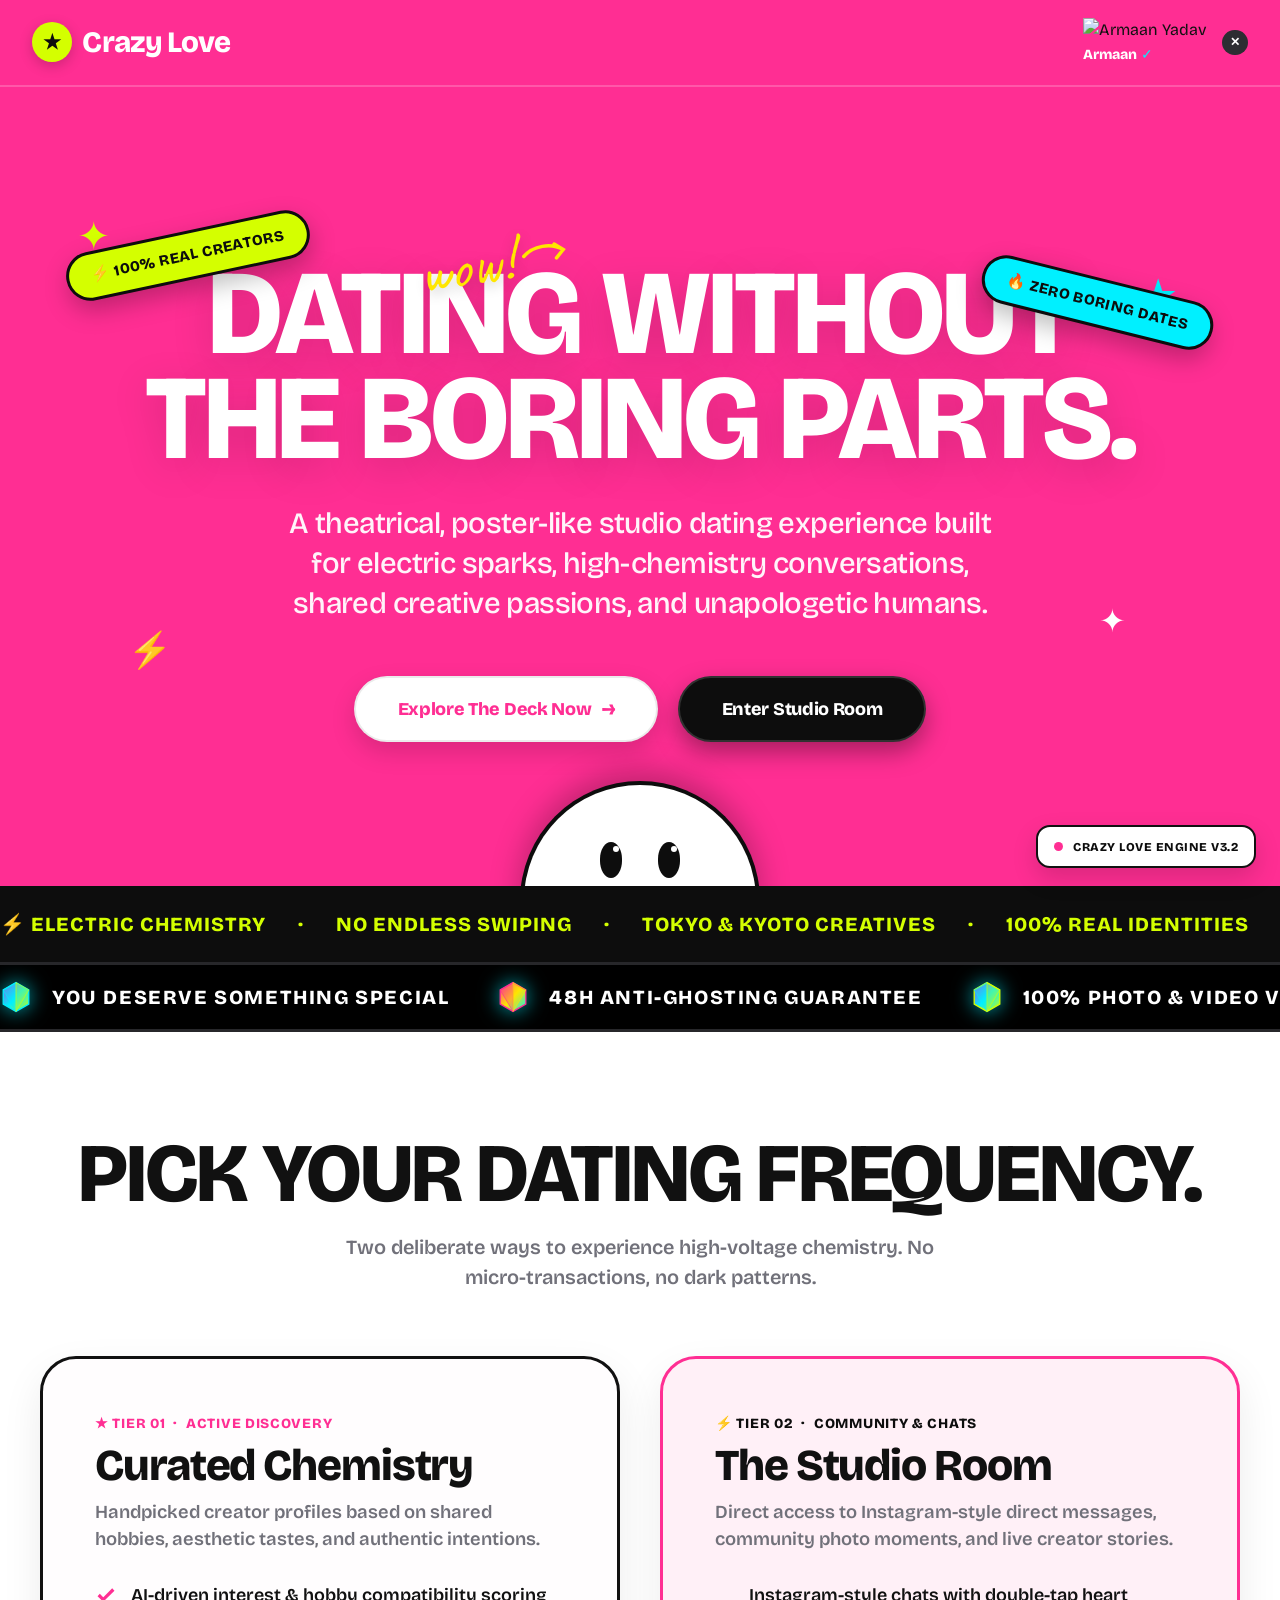
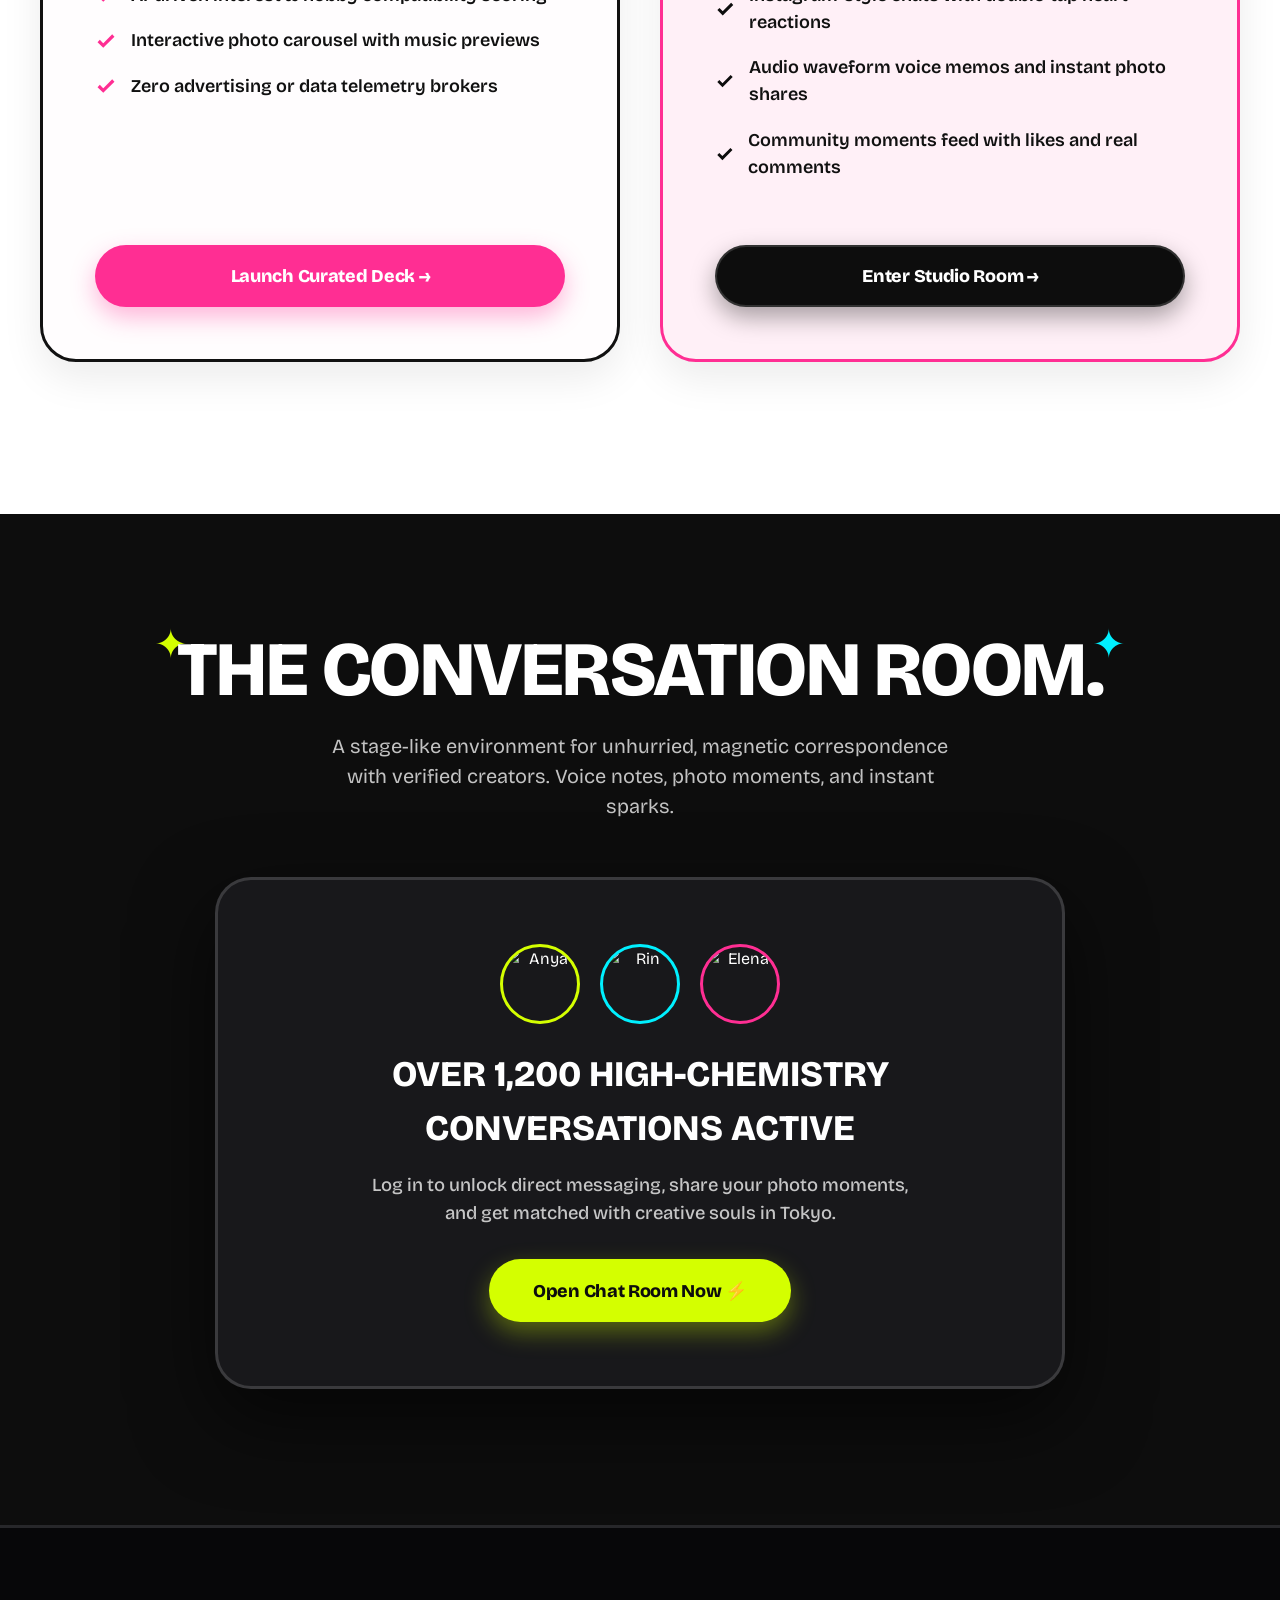
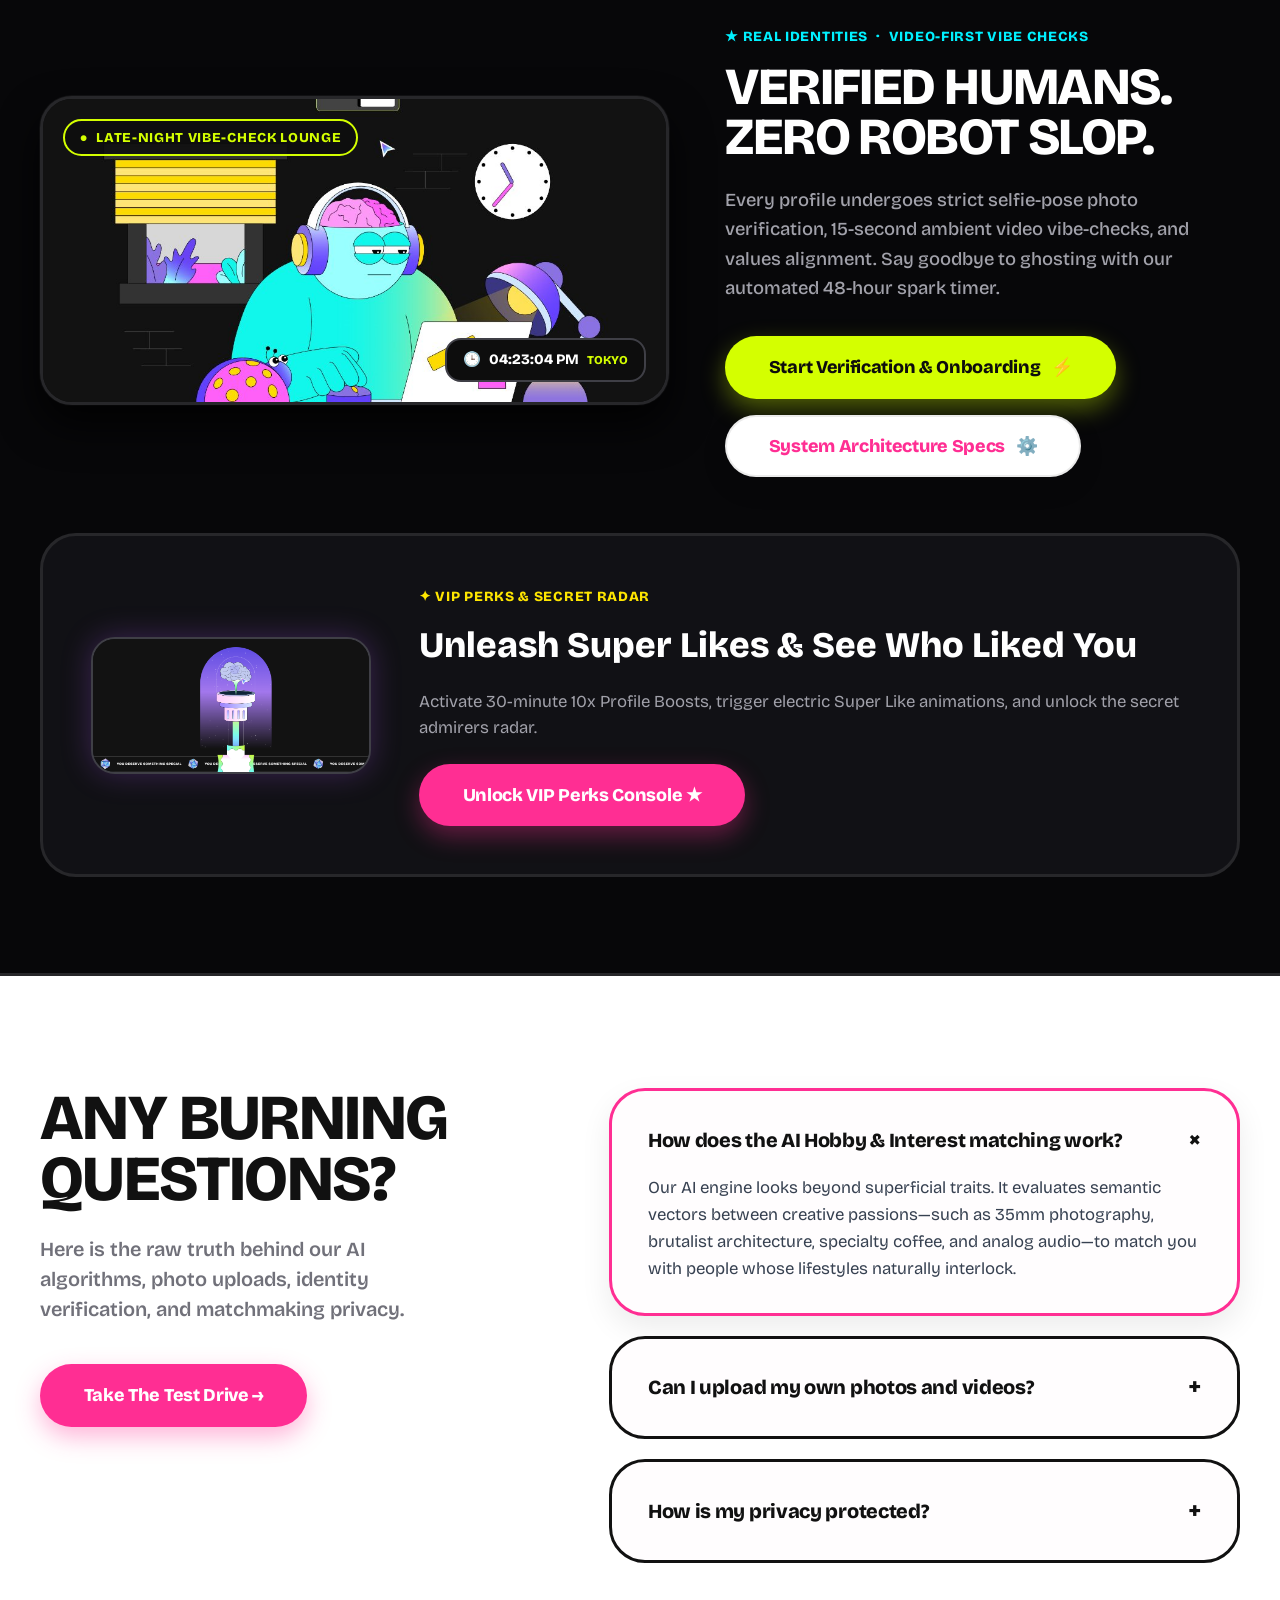
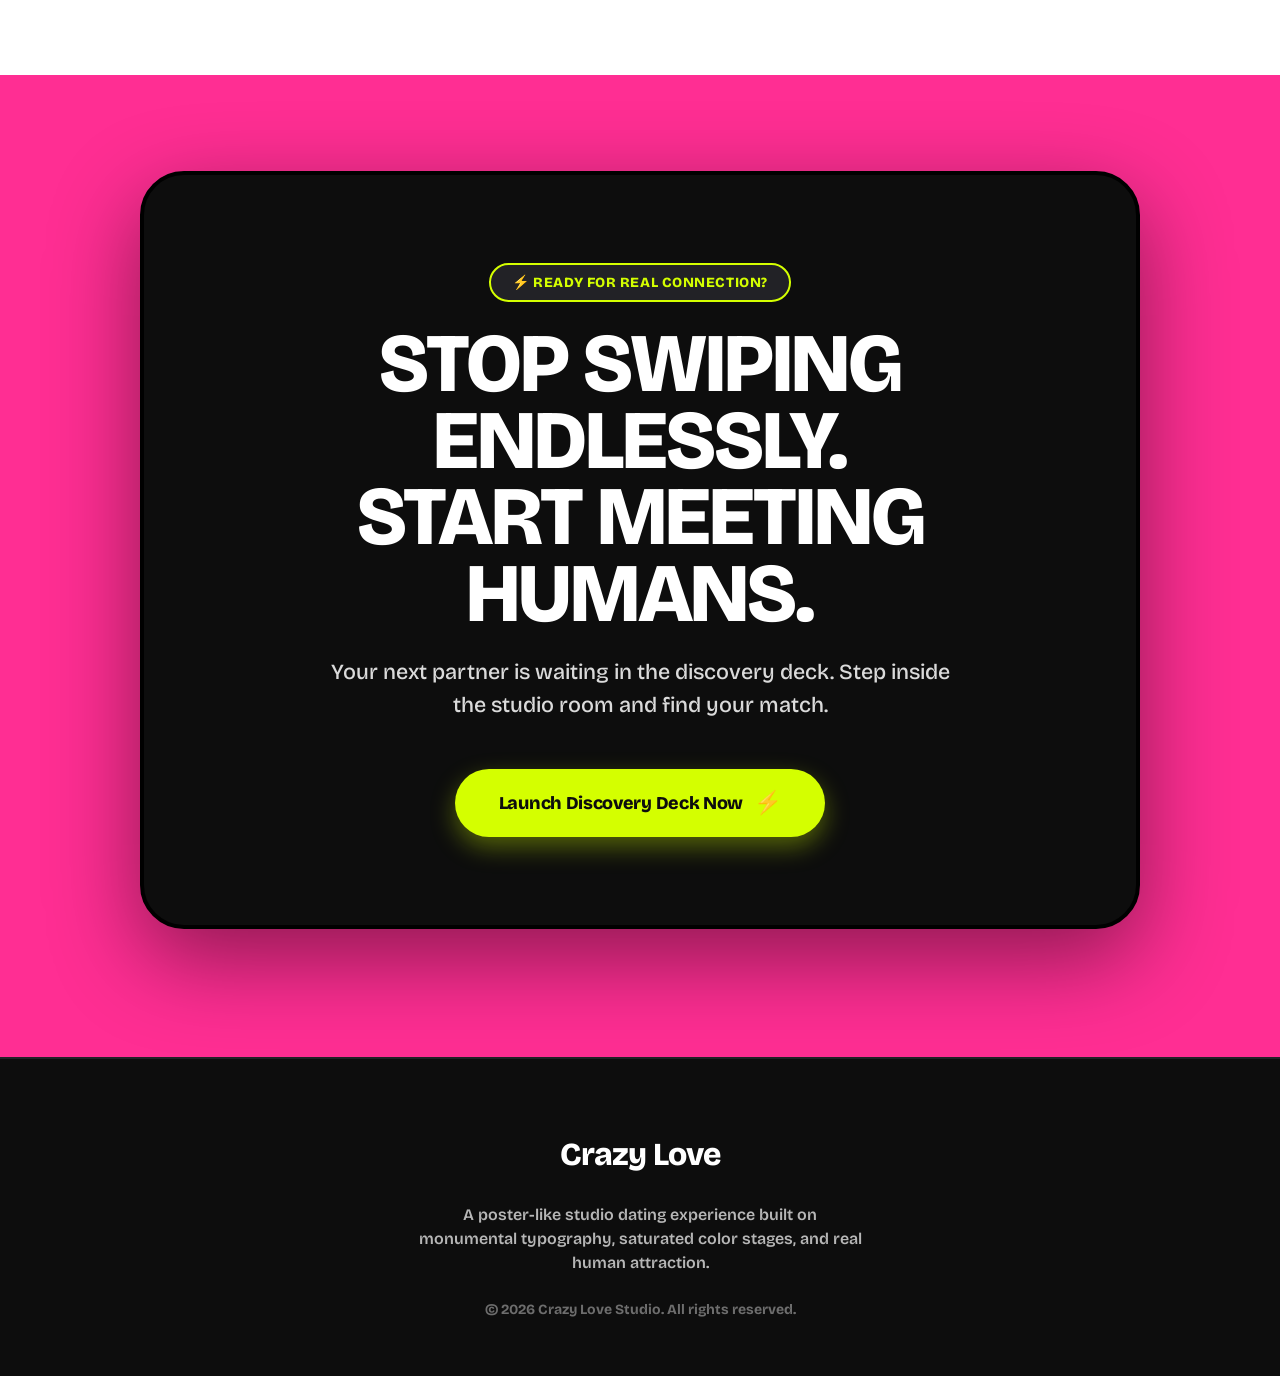
==== commit 04519b69: "feat: implement onboarding, AI wingman, video vibe checks, anti-ghosting, safety suite, VIP perks, a" ====
--- a/index.html
+++ b/index.html
@@ -142,6 +142,66 @@
       </div>
     </div>
 
+    <!-- Glowing Gem Marquee ("YOU DESERVE SOMETHING SPECIAL" with Icosahedron Gems) -->
+    <div class="cc-gem-ticker">
+      <div class="cc-gem-track">
+        <div class="cc-gem-item">
+          <svg class="gem-icon" viewBox="0 0 100 100" fill="none">
+            <polygon points="50,5 90,28 90,72 50,95 10,72 10,28" stroke="#00F0FF" stroke-width="4" fill="url(#gemGrad1)"/>
+            <polygon points="50,5 50,95 10,28" stroke="#00F0FF" stroke-width="2" fill="rgba(0, 240, 255, 0.3)"/>
+            <polygon points="50,5 50,95 90,28" stroke="#D4FF00" stroke-width="2" fill="rgba(212, 255, 0, 0.3)"/>
+            <defs>
+              <linearGradient id="gemGrad1" x1="0%" y1="0%" x2="100%" y2="100%">
+                <stop offset="0%" stop-color="#9D4EDD"/>
+                <stop offset="50%" stop-color="#00F0FF"/>
+                <stop offset="100%" stop-color="#D4FF00"/>
+              </linearGradient>
+            </defs>
+          </svg>
+          <span>YOU DESERVE SOMETHING SPECIAL</span>
+        </div>
+        <div class="cc-gem-item">
+          <svg class="gem-icon" viewBox="0 0 100 100" fill="none">
+            <polygon points="50,5 90,28 90,72 50,95 10,72 10,28" stroke="#FF2E93" stroke-width="4" fill="url(#gemGrad2)"/>
+            <polygon points="50,5 50,95 10,28" stroke="#FF2E93" stroke-width="2" fill="rgba(255, 46, 147, 0.3)"/>
+            <polygon points="50,5 50,95 90,28" stroke="#FFE600" stroke-width="2" fill="rgba(255, 230, 0, 0.3)"/>
+            <defs>
+              <linearGradient id="gemGrad2" x1="0%" y1="0%" x2="100%" y2="100%">
+                <stop offset="0%" stop-color="#FF2E93"/>
+                <stop offset="50%" stop-color="#FFE600"/>
+                <stop offset="100%" stop-color="#00F0FF"/>
+              </linearGradient>
+            </defs>
+          </svg>
+          <span>48H ANTI-GHOSTING GUARANTEE</span>
+        </div>
+        <div class="cc-gem-item">
+          <svg class="gem-icon" viewBox="0 0 100 100" fill="none">
+            <polygon points="50,5 90,28 90,72 50,95 10,72 10,28" stroke="#D4FF00" stroke-width="4" fill="url(#gemGrad1)"/>
+            <polygon points="50,5 50,95 10,28" stroke="#00F0FF" stroke-width="2" fill="rgba(0, 240, 255, 0.3)"/>
+            <polygon points="50,5 50,95 90,28" stroke="#D4FF00" stroke-width="2" fill="rgba(212, 255, 0, 0.3)"/>
+          </svg>
+          <span>100% PHOTO &amp; VIDEO VERIFIED</span>
+        </div>
+        <div class="cc-gem-item">
+          <svg class="gem-icon" viewBox="0 0 100 100" fill="none">
+            <polygon points="50,5 90,28 90,72 50,95 10,72 10,28" stroke="#00F0FF" stroke-width="4" fill="url(#gemGrad1)"/>
+            <polygon points="50,5 50,95 10,28" stroke="#00F0FF" stroke-width="2" fill="rgba(0, 240, 255, 0.3)"/>
+            <polygon points="50,5 50,95 90,28" stroke="#D4FF00" stroke-width="2" fill="rgba(212, 255, 0, 0.3)"/>
+          </svg>
+          <span>YOU DESERVE SOMETHING SPECIAL</span>
+        </div>
+        <div class="cc-gem-item">
+          <svg class="gem-icon" viewBox="0 0 100 100" fill="none">
+            <polygon points="50,5 90,28 90,72 50,95 10,72 10,28" stroke="#FF2E93" stroke-width="4" fill="url(#gemGrad2)"/>
+            <polygon points="50,5 50,95 10,28" stroke="#FF2E93" stroke-width="2" fill="rgba(255, 46, 147, 0.3)"/>
+            <polygon points="50,5 50,95 90,28" stroke="#FFE600" stroke-width="2" fill="rgba(255, 230, 0, 0.3)"/>
+          </svg>
+          <span>48H ANTI-GHOSTING GUARANTEE</span>
+        </div>
+      </div>
+    </div>
+
     <!-- ====================================================================
          STAGE 2: THE WHITE STAGE (CHOOSE YOUR FREQUENCY)
          ==================================================================== -->
@@ -262,6 +322,75 @@
     </section>
 
     <!-- ====================================================================
+         STAGE 3.5: THE LATE-NIGHT STUDIO & VIBE-CHECK LOUNGE (ARTWORK & USP)
+         ==================================================================== -->
+    <section class="stage-night-studio">
+      <div class="night-studio-container">
+        <div class="night-studio-grid">
+          
+          <div class="night-studio-art-wrap">
+            <img src="assets/character-night-studio.jpg" alt="Night Studio Brain Mascot" class="night-studio-art-img">
+            <div class="night-studio-badge">
+              <span>●</span>
+              <span>LATE-NIGHT VIBE-CHECK LOUNGE</span>
+            </div>
+            <div class="night-clock-widget" id="nightClockDisplay">
+              <span>🕒</span>
+              <span id="liveClockTime">01:42 AM</span>
+              <span style="color:var(--accent-lime); font-size:0.75rem;">TOKYO</span>
+            </div>
+          </div>
+
+          <div>
+            <div class="card-top-eyebrow" style="color:var(--accent-cyan); margin-bottom:1rem;">
+              <span>★ REAL IDENTITIES</span>
+              <span>·</span>
+              <span>VIDEO-FIRST VIBE CHECKS</span>
+            </div>
+            <h2 style="font-size:3.25rem; font-weight:800; line-height:0.95; color:#FFF; margin-bottom:1.5rem; letter-spacing:-0.03em;">
+              VERIFIED HUMANS.<br>ZERO ROBOT SLOP.
+            </h2>
+            <p style="font-size:1.15rem; color:#A1A1AA; font-weight:500; line-height:1.6; margin-bottom:2rem;">
+              Every profile undergoes strict selfie-pose photo verification, 15-second ambient video vibe-checks, and values alignment. Say goodbye to ghosting with our automated 48-hour spark timer.
+            </p>
+
+            <div style="display:flex; gap:1rem; flex-wrap:wrap;">
+              <button class="pill-btn pill-lime" id="btnLaunchOnboardingHome" type="button">
+                <span>Start Verification &amp; Onboarding</span>
+                <span>⚡</span>
+              </button>
+              <button class="pill-btn pill-white" id="btnOpenArchitectureHome" type="button">
+                <span>System Architecture Specs</span>
+                <span>⚙️</span>
+              </button>
+            </div>
+          </div>
+
+        </div>
+
+        <!-- Dome Brain Feature Card ("YOU DESERVE SOMETHING SPECIAL") -->
+        <div class="dome-brain-card">
+          <img src="assets/character-dome-brain.png" alt="You Deserve Something Special Dome Brain" class="dome-brain-img">
+          <div>
+            <div class="card-top-eyebrow" style="color:var(--accent-yellow); margin-bottom:0.75rem;">
+              <span>✦ VIP PERKS &amp; SECRET RADAR</span>
+            </div>
+            <h3 style="font-size:2.25rem; font-weight:800; color:#FFF; margin-bottom:1rem;">
+              Unleash Super Likes &amp; See Who Liked You
+            </h3>
+            <p style="color:#A1A1AA; font-size:1.05rem; line-height:1.5; margin-bottom:1.5rem;">
+              Activate 30-minute 10x Profile Boosts, trigger electric Super Like animations, and unlock the secret admirers radar.
+            </p>
+            <button class="pill-btn pill-pink" id="btnOpenVipPerksHome" type="button">
+              Unlock VIP Perks Console ★
+            </button>
+          </div>
+        </div>
+
+      </div>
+    </section>
+
+    <!-- ====================================================================
          STAGE 4: THE FAQ & CONTACT BLOCK
          ==================================================================== -->
     <section class="stage-faq-white">
@@ -352,6 +481,19 @@
       
       <div class="deck-arena-container">
         
+        <!-- VIP Perks & Radar Banner in Deck -->
+        <div class="vip-perks-banner">
+          <div>
+            <span class="vip-status-pill">★ VIP LOUNGE</span>
+            <span style="font-size:0.95rem; font-weight:700; color:#FFF; margin-left:0.75rem;" id="deckVipSummary">3 Super Likes · Boost Ready · 3 Secret Admirers</span>
+          </div>
+          <div class="vip-actions-cluster">
+            <button class="pill-btn pill-xs pill-lime" id="btnDeckBoost" type="button">⚡ 30m Boost</button>
+            <button class="pill-btn pill-xs pill-yellow" id="btnDeckVipPerks" type="button">👁️ Who Liked You (<span id="vipCountDeck">3</span>)</button>
+            <button class="pill-btn pill-xs pill-white" id="btnDeckSafety" type="button">🛡️ Safety &amp; Report</button>
+          </div>
+        </div>
+
         <!-- Header & AI Matchmaker Trigger -->
         <div class="deck-top-controller">
           <div style="display:flex; justify-content:space-between; align-items:center; flex-wrap:wrap; gap:1rem;">
@@ -512,8 +654,10 @@
 
               <!-- Quick Action Call Simulation & Info -->
               <div style="display:flex; align-items:center; gap:0.6rem;">
+                <div class="anti-ghost-badge" id="chatAntiGhostBadge" title="Anti-Ghosting 48h Timer">⏳ 47h 58m</div>
                 <button class="chat-icon-action" id="btnSimulateAudioCall" title="Start Audio Call" type="button">📞</button>
                 <button class="chat-icon-action" id="btnSimulateVideoCall" title="Start Video Call" type="button">📹</button>
+                <button class="chat-icon-action" id="btnChatSafety" title="Safety & Report" type="button">🛡️</button>
                 <button class="pill-btn pill-sm pill-white" onclick="window.crazyApp.showCardDetails()" type="button">
                   Inspect Vibe
                 </button>
@@ -533,6 +677,17 @@
               <span class="quick-emoji-chip" data-emoji="😍">😍</span>
               <span class="quick-emoji-chip" data-emoji="😂">😂</span>
               <span class="quick-emoji-chip" data-emoji="👏">👏</span>
+            </div>
+
+            <!-- AI Wingman Openers Drawer -->
+            <div style="padding:0.4rem 1.25rem; display:flex; justify-content:space-between; align-items:center;">
+              <button class="pill-btn pill-xs pill-lime" id="btnToggleAiWingman" type="button">
+                <span>⚡ AI Wingman Openers</span>
+              </button>
+              <span style="font-size:0.75rem; color:var(--muted-gray); font-weight:700;">Context-Aware Suggestions</span>
+            </div>
+            <div class="ai-wingman-tray" id="aiWingmanTray" style="display:none;">
+              <!-- Rendered dynamically by app.js -->
             </div>
 
             <!-- Icebreaker Pills -->
@@ -695,6 +850,40 @@
                 </label>
               </div>
 
+              <!-- Toggle 4: Sensitive Photo Shield -->
+              <div class="settings-toggle-row">
+                <div>
+                  <strong>Sensitive Content Shield (Photo Blur)</strong>
+                  <p style="font-size:0.85rem; color:var(--muted-gray); margin-top:0.2rem;">Blur incoming media until tapped to reveal.</p>
+                </div>
+                <label class="cc-toggle">
+                  <input type="checkbox" id="togglePhotoBlur" checked>
+                  <span class="toggle-track"></span>
+                </label>
+              </div>
+
+              <!-- Action: System Architecture Specs -->
+              <div class="settings-toggle-row">
+                <div>
+                  <strong>System Architecture &amp; Stack</strong>
+                  <p style="font-size:0.85rem; color:var(--muted-gray); margin-top:0.2rem;">Inspect technical blueprint (FastAPI, Redis, Postgres, S3, Docker).</p>
+                </div>
+                <button class="pill-btn pill-white pill-sm" id="btnSettingsArch" type="button">
+                  ⚙️ View Blueprint
+                </button>
+              </div>
+
+              <!-- Action: Photo Verification & Onboarding -->
+              <div class="settings-toggle-row">
+                <div>
+                  <strong>Selfie Pose Photo Verification</strong>
+                  <p style="font-size:0.85rem; color:var(--muted-gray); margin-top:0.2rem;">Verify your camera selfie to maintain blue checkmark.</p>
+                </div>
+                <button class="pill-btn pill-lime pill-sm" id="btnSettingsOnboarding" type="button">
+                  ✓ Re-verify Face
+                </button>
+              </div>
+
               <!-- Action: Reset Swipes Queue -->
               <div class="settings-toggle-row">
                 <div>
@@ -720,17 +909,28 @@
        MODALS
        ======================================================================== -->
 
-  <!-- Match Celebration Modal -->
+  <!-- Match Celebration Modal with Crazy Creative Shock Mascot -->
   <div class="cc-modal-backdrop" id="ccMatchModal">
-    <div class="cc-modal-box">
+    <div class="cc-modal-box" style="max-width:540px;">
       <button class="cc-modal-close" data-close-modal type="button">✕</button>
 
+      <!-- Shock Bomb Mascot Header -->
+      <div style="width:120px; height:120px; margin:0 auto 1rem; border-radius:50%; overflow:hidden; border:3px solid var(--accent-lime); box-shadow:0 0 25px rgba(212,255,0,0.6);">
+        <img src="assets/character-shock-bomb.jpg" alt="Shock Bomb Mascot" style="width:100%; height:100%; object-fit:cover;">
+      </div>
+
       <div class="modal-icon-circle modal-icon-lime">⚡</div>
 
-      <h2 class="modal-title">IT'S A MATCH!</h2>
+      <h2 class="modal-title">CRAZY CHEMISTRY MATCH!</h2>
       <p class="modal-subtitle">
         You and <span id="ccMatchName" style="color:var(--canvas-pink); font-weight:800;">Anya Chen</span> felt the attraction.
       </p>
+
+      <!-- Anti-Ghosting Banner -->
+      <div style="background:#000; border:2px dashed var(--accent-yellow); border-radius:1rem; padding:0.75rem 1rem; margin-bottom:1.5rem; text-align:center;">
+        <span style="font-size:0.85rem; font-weight:800; color:var(--accent-yellow);">⏳ 48-HOUR ANTI-GHOSTING TIMER ACTIVE:</span>
+        <div style="font-size:0.8rem; color:#D4D4D8; margin-top:0.25rem;">Start the conversation before this match dissolves into thin air!</div>
+      </div>
 
       <div class="match-avatars-row">
         <img src="https://images.unsplash.com/photo-1535713875002-d1d0cf377fde?auto=format&fit=crop&w=200&h=200&q=80" class="match-avatar-img" alt="Me">
@@ -740,12 +940,315 @@
 
       <div style="display:flex; flex-direction:column; gap:0.85rem;">
         <button class="pill-btn pill-lime" id="btnMatchChat" type="button">
-          Open Chat Console ⚡
+          Open Chat &amp; AI Opener ⚡
         </button>
         <button class="pill-btn pill-black" id="btnMatchClose" type="button">
           Keep Swiping
         </button>
       </div>
+
+    </div>
+  </div>
+
+  <!-- Interactive Multi-Step Onboarding Modal -->
+  <div class="cc-modal-backdrop" id="ccOnboardingModal">
+    <div class="cc-modal-box" style="max-width:620px;">
+      <button class="cc-modal-close" data-close-modal type="button">✕</button>
+
+      <div class="onboarding-steps-nav">
+        <div class="step-indicator active" id="stepDot1">1. Phone &amp; SMS</div>
+        <div class="step-indicator" id="stepDot2">2. Photo Verify</div>
+        <div class="step-indicator" id="stepDot3">3. Prompts</div>
+        <div class="step-indicator" id="stepDot4">4. Values</div>
+      </div>
+
+      <!-- Step 1: Phone / SMS -->
+      <div id="onboardingStep1" class="onboarding-step-content">
+        <h2 class="modal-title">Creator Authentication</h2>
+        <p class="modal-subtitle">Enter your phone number to receive a secure one-time verification code.</p>
+        <div style="display:flex; gap:0.5rem; margin:1.5rem 0;">
+          <input type="text" class="theatrical-input" value="+1 (US)" style="width:110px; border-radius:9999px; text-align:center;" readonly>
+          <input type="tel" id="inputOnboardingPhone" class="theatrical-input" placeholder="Enter mobile number..." value="(555) 928-1044" style="flex:1; border-radius:9999px;">
+        </div>
+        <div id="smsCodeRow" style="display:none; margin-bottom:1.5rem;">
+          <label style="display:block; font-size:0.85rem; font-weight:700; color:var(--accent-lime); margin-bottom:0.5rem;">SMS CODE SENT! SIMULATED CODE: 849201</label>
+          <input type="text" id="inputSmsCode" class="theatrical-input" placeholder="Enter 6-digit code..." style="width:100%; border-radius:9999px; text-align:center; font-size:1.25rem; letter-spacing:0.3em;">
+        </div>
+        <button class="pill-btn pill-pink" id="btnSendSmsCode" style="width:100%;" type="button">
+          Send Verification SMS →
+        </button>
+        <button class="pill-btn pill-lime" id="btnVerifySmsCode" style="width:100%; display:none;" type="button">
+          Verify Code &amp; Proceed ⚡
+        </button>
+      </div>
+
+      <!-- Step 2: Photo Verification / Live Selfie Pose -->
+      <div id="onboardingStep2" class="onboarding-step-content" style="display:none;">
+        <h2 class="modal-title">Pose Photo Verification</h2>
+        <p class="modal-subtitle">Align your face inside the oval to unlock your verified blue creator checkmark.</p>
+        <div class="onboarding-camera-box" id="cameraViewport">
+          <div class="camera-face-guide"></div>
+          <div class="camera-scanline"></div>
+          <img id="verifiedSelfiePreview" src="https://images.unsplash.com/photo-1535713875002-d1d0cf377fde?auto=format&fit=crop&w=400&q=80" style="width:100%; height:100%; object-fit:cover; opacity:0.85;" alt="Selfie">
+        </div>
+        <div id="verificationResultBox" style="display:none; background:#18181B; border:2px solid var(--accent-lime); border-radius:1rem; padding:0.75rem; margin-bottom:1rem; color:var(--accent-lime); font-weight:800;">
+          ✓ BIOMETRIC MATCH CONFIRMED (100% REAL HUMAN)
+        </div>
+        <button class="pill-btn pill-white" id="btnCaptureSelfie" style="width:100%;" type="button">
+          Capture Selfie &amp; Verify Face 📸
+        </button>
+        <button class="pill-btn pill-lime" id="btnStep2Next" style="width:100%; margin-top:0.75rem; display:none;" type="button">
+          Continue to Prompts →
+        </button>
+      </div>
+
+      <!-- Step 3: Signature Prompts -->
+      <div id="onboardingStep3" class="onboarding-step-content" style="display:none;">
+        <h2 class="modal-title">Signature Story Prompts</h2>
+        <p class="modal-subtitle">Choose a prompt that reveals your personality beyond your photos.</p>
+        <div style="margin:1.25rem 0; text-align:left;">
+          <label style="font-size:0.85rem; font-weight:800; color:var(--accent-pink); display:block; margin-bottom:0.5rem;">Select Prompt Question</label>
+          <select class="theatrical-input" id="selectPromptQuestion" style="width:100%; border-radius:9999px;">
+            <option value="Dating me looks like">Dating me looks like...</option>
+            <option value="A simple luxury I value">A simple luxury I value...</option>
+            <option value="My key to winning my heart">The key to winning my heart...</option>
+            <option value="A craft I take seriously">A craft I take seriously...</option>
+            <option value="Two truths and one misconception">Two truths and one misconception...</option>
+          </select>
+          <label style="font-size:0.85rem; font-weight:800; color:var(--accent-lime); display:block; margin:1rem 0 0.5rem;">Your Unapologetic Answer</label>
+          <textarea id="inputPromptAnswer" class="theatrical-input" rows="3" style="width:100%; border-radius:1rem;" placeholder="Write something authentic and magnetic...">Curated weekend coffee roasters, visiting brutalist architectural galleries, and honest feedback on side projects.</textarea>
+        </div>
+        <button class="pill-btn pill-pink" id="btnStep3Next" style="width:100%;" type="button">
+          Save Prompt &amp; Set Values →
+        </button>
+      </div>
+
+      <!-- Step 4: Core Values & Lifestyle -->
+      <div id="onboardingStep4" class="onboarding-step-content" style="display:none;">
+        <h2 class="modal-title">Core Values &amp; Ambition</h2>
+        <p class="modal-subtitle">Pick the values that matter to you. Our algorithm pairs you with matching energies.</p>
+        <div class="ai-hobbies-picker" id="onboardingValuesPicker" style="margin:1.5rem 0;">
+          <span class="ai-hobby-tag active" data-val="Creative Freedom">✦ Creative Freedom</span>
+          <span class="ai-hobby-tag active" data-val="Deep Ambition">⚡ Deep Ambition</span>
+          <span class="ai-hobby-tag active" data-val="Anti-Ghosting">🛡️ Zero Ghosting</span>
+          <span class="ai-hobby-tag" data-val="Slow Living">🌿 Slow Living</span>
+          <span class="ai-hobby-tag" data-val="Night Owl">🌙 Night Owl</span>
+          <span class="ai-hobby-tag" data-val="Early Bird">☀️ Early Bird</span>
+          <span class="ai-hobby-tag" data-val="High Standards">★ High Standards</span>
+          <span class="ai-hobby-tag" data-val="Spontaneous Roadtrips">🚗 Spontaneous Roadtrips</span>
+        </div>
+        <button class="pill-btn pill-lime" id="btnCompleteOnboarding" style="width:100%;" type="button">
+          Complete Profile &amp; Launch Studio ⚡
+        </button>
+      </div>
+
+    </div>
+  </div>
+
+  <!-- VIP Perks & Secret Admirers Modal -->
+  <div class="cc-modal-backdrop" id="ccVipModal">
+    <div class="cc-modal-box" style="max-width:680px; max-height:88vh; overflow-y:auto;">
+      <button class="cc-modal-close" data-close-modal type="button">✕</button>
+
+      <div class="modal-icon-circle modal-icon-yellow">★</div>
+      <h2 class="modal-title">Crazy VIP Perks</h2>
+      <p class="modal-subtitle">
+        Elevate your attraction with 10x radar visibility, super spark bursts, and unmasking who swiped right on you.
+      </p>
+
+      <!-- Boost Controls -->
+      <div style="background:#18181B; border:2px solid var(--accent-lime); border-radius:1.5rem; padding:1.25rem; margin-bottom:1.5rem; display:flex; justify-content:space-between; align-items:center; flex-wrap:wrap; gap:1rem;">
+        <div>
+          <strong style="color:#FFF; font-size:1.15rem; display:block;">⚡ 30-Minute 10x Radar Boost</strong>
+          <span style="font-size:0.85rem; color:#A1A1AA;" id="boostTimerNotice">Be the top profile presented to active creators nearby.</span>
+        </div>
+        <button class="pill-btn pill-lime pill-sm" id="btnActivateBoostAction" type="button">
+          Activate Boost Now ⚡
+        </button>
+      </div>
+
+      <!-- Super Likes Counter -->
+      <div style="background:#18181B; border:2px solid var(--accent-cyan); border-radius:1.5rem; padding:1.25rem; margin-bottom:1.5rem; display:flex; justify-content:space-between; align-items:center; flex-wrap:wrap; gap:1rem;">
+        <div>
+          <strong style="color:#FFF; font-size:1.15rem; display:block;">★ Super Likes Bank: <span id="superLikeBalanceText" style="color:var(--accent-cyan);">3 Available</span></strong>
+          <span style="font-size:0.85rem; color:#A1A1AA;">Stand out with highlighted neon frames and priority notifications.</span>
+        </div>
+        <button class="pill-btn pill-white pill-sm" id="btnSendTestSuperLike" type="button">
+          Trigger Super Spark ★
+        </button>
+      </div>
+
+      <!-- Who Liked You / Secret Admirers -->
+      <div style="text-align:left;">
+        <div style="display:flex; justify-content:space-between; align-items:center; margin-bottom:0.75rem;">
+          <h3 style="color:#FFF; font-size:1.35rem; font-weight:800;">Secret Admirers (<span id="admirersCountBadge">3</span>)</h3>
+          <button class="pill-btn pill-xs pill-yellow" id="btnRevealAllAdmirers" type="button">
+            Unblur All Admirers 👁️
+          </button>
+        </div>
+        <p style="font-size:0.85rem; color:#A1A1AA; margin-bottom:1rem;">These verified creators have already liked your profile. Tap any admirer to match instantly!</p>
+        <div class="admirers-grid" id="admirersGrid">
+          <!-- Rendered by app.js -->
+        </div>
+      </div>
+
+    </div>
+  </div>
+
+  <!-- Safety, Blocking & Moderation Modal -->
+  <div class="cc-modal-backdrop" id="ccSafetyModal">
+    <div class="cc-modal-box" style="max-width:540px;">
+      <button class="cc-modal-close" data-close-modal type="button">✕</button>
+
+      <div class="modal-icon-circle modal-icon-pink">🛡️</div>
+      <h2 class="modal-title">Safety &amp; Moderation</h2>
+      <p class="modal-subtitle">We protect authentic connection. Select an action for the currently active profile.</p>
+
+      <div style="text-align:left; margin:1.5rem 0;">
+        <label style="font-size:0.85rem; font-weight:800; color:var(--accent-lime); display:block; margin-bottom:0.5rem;">Select Report Category</label>
+        <div style="display:grid; gap:0.6rem;" id="safetyReasonsList">
+          <label style="background:#18181B; padding:0.75rem 1rem; border-radius:0.75rem; border:1px solid #3F3F46; display:flex; align-items:center; gap:0.75rem; cursor:pointer;">
+            <input type="radio" name="reportReason" value="harassment" checked>
+            <div>
+              <strong style="color:#FFF; font-size:0.9rem; display:block;">Inappropriate language or harassment</strong>
+              <span style="font-size:0.75rem; color:#A1A1AA;">Offensive behavior or unsolicited advances</span>
+            </div>
+          </label>
+          <label style="background:#18181B; padding:0.75rem 1rem; border-radius:0.75rem; border:1px solid #3F3F46; display:flex; align-items:center; gap:0.75rem; cursor:pointer;">
+            <input type="radio" name="reportReason" value="catfish">
+            <div>
+              <strong style="color:#FFF; font-size:0.9rem; display:block;">Fake profile or impersonation</strong>
+              <span style="font-size:0.75rem; color:#A1A1AA;">Photos don't match or suspected automated bot</span>
+            </div>
+          </label>
+          <label style="background:#18181B; padding:0.75rem 1rem; border-radius:0.75rem; border:1px solid #3F3F46; display:flex; align-items:center; gap:0.75rem; cursor:pointer;">
+            <input type="radio" name="reportReason" value="solicitation">
+            <div>
+              <strong style="color:#FFF; font-size:0.9rem; display:block;">Commercial spam or promotion</strong>
+              <span style="font-size:0.75rem; color:#A1A1AA;">Selling external links, crypto, or accounts</span>
+            </div>
+          </label>
+        </div>
+
+        <textarea id="safetyReportComment" class="theatrical-input" rows="2" style="width:100%; border-radius:0.75rem; margin-top:0.75rem;" placeholder="Optional additional details for moderators..."></textarea>
+      </div>
+
+      <div style="display:flex; flex-direction:column; gap:0.75rem;">
+        <button class="pill-btn pill-pink" id="btnSubmitReportAction" type="button">
+          Submit Report &amp; Flag Account ⚠️
+        </button>
+        <button class="pill-btn pill-black" id="btnBlockUserAction" type="button">
+          🚫 Block User (Hide from Deck &amp; Chats)
+        </button>
+      </div>
+
+    </div>
+  </div>
+
+  <!-- Interactive Video Call Simulation Overlay -->
+  <div class="video-call-overlay" id="ccVideoCallModal" style="display:none;">
+    <div style="display:flex; justify-content:space-between; width:100%; max-width:540px; align-items:center;">
+      <div style="display:flex; align-items:center; gap:0.75rem;">
+        <span class="badge-solid badge-lime">● LIVE 1080P</span>
+        <span style="font-weight:800; color:#FFF;" id="videoCallPartnerName">Anya Chen</span>
+      </div>
+      <div class="anti-ghost-badge">✓ Video Verified Session</div>
+    </div>
+
+    <!-- Viewport -->
+    <div class="video-call-viewport">
+      <img id="videoCallStreamImg" src="https://images.unsplash.com/photo-1534528741775-53994a69daeb?auto=format&fit=crop&w=800&q=80" class="video-call-stream" alt="Video Feed">
+      
+      <!-- Self PIP -->
+      <div class="video-call-self-pip">
+        <img src="https://images.unsplash.com/photo-1535713875002-d1d0cf377fde?auto=format&fit=crop&w=200&h=200&q=80" alt="Self">
+      </div>
+    </div>
+
+    <!-- Controls -->
+    <div class="video-call-controls">
+      <button class="call-circle-btn call-btn-action" id="btnCallMute" title="Mute Audio" type="button">🎤</button>
+      <button class="call-circle-btn call-btn-action" id="btnCallFlip" title="Flip Camera" type="button">🔄</button>
+      <button class="call-circle-btn call-btn-hangup" id="btnCallHangup" title="End Call" type="button">✕</button>
+    </div>
+  </div>
+
+  <!-- Interactive System Architecture & Engineering Specs Modal -->
+  <div class="cc-modal-backdrop" id="ccArchitectureModal">
+    <div class="cc-modal-box" style="max-width:820px; max-height:88vh; overflow-y:auto;">
+      <button class="cc-modal-close" data-close-modal type="button">✕</button>
+
+      <div class="modal-icon-circle modal-icon-lime">⚙️</div>
+      <h2 class="modal-title">System Architecture Specs</h2>
+      <p class="modal-subtitle">Production-grade distributed dating platform architecture supporting millions of concurrent connections.</p>
+
+      <div class="arch-grid">
+        <div class="arch-card">
+          <div class="arch-layer-title">📱 Client Layer</div>
+          <p>Cross-platform native iOS &amp; Android clients with fluid gestures, 60fps card physics, and local encrypted cache.</p>
+          <div class="arch-tech-tags">
+            <span class="arch-pill">React Native</span>
+            <span class="arch-pill">Flutter</span>
+            <span class="arch-pill">WebSockets</span>
+          </div>
+        </div>
+
+        <div class="arch-card">
+          <div class="arch-layer-title">⚡ Backend &amp; API Layer</div>
+          <p>High-throughput asynchronous microservices handling matchmaking, auth tokens, swipe queues, and messaging.</p>
+          <div class="arch-tech-tags">
+            <span class="arch-pill">Node.js</span>
+            <span class="arch-pill">Python FastAPI</span>
+            <span class="arch-pill">PostgreSQL</span>
+            <span class="arch-pill">Redis</span>
+          </div>
+        </div>
+
+        <div class="arch-card">
+          <div class="arch-layer-title">💬 Real-Time &amp; Anti-Ghosting</div>
+          <p>Sub-millisecond WebSocket channels for typing indicators, read receipts, and automated 48-hour match expiration.</p>
+          <div class="arch-tech-tags">
+            <span class="arch-pill">Socket.io</span>
+            <span class="arch-pill">Redis Pub/Sub</span>
+            <span class="arch-pill">WebRTC</span>
+          </div>
+        </div>
+
+        <div class="arch-card">
+          <div class="arch-layer-title">🧠 ML Recommendation Engine</div>
+          <p>Collaborative filtering and semantic vector embeddings matching mutual hobbies, values, and activity times.</p>
+          <div class="arch-tech-tags">
+            <span class="arch-pill">Cosine Sim</span>
+            <span class="arch-pill">Vector DB</span>
+            <span class="arch-pill">PyTorch</span>
+          </div>
+        </div>
+
+        <div class="arch-card">
+          <div class="arch-layer-title">☁️ Storage &amp; CDN</div>
+          <p>Global edge distribution for high-resolution 35mm photos, compressed video vibe checks, and audio voice memos.</p>
+          <div class="arch-tech-tags">
+            <span class="arch-pill">AWS S3</span>
+            <span class="arch-pill">CloudFront</span>
+            <span class="arch-pill">HLS Streaming</span>
+          </div>
+        </div>
+
+        <div class="arch-card">
+          <div class="arch-layer-title">🛡️ Auth &amp; Infrastructure</div>
+          <p>Biometric photo verification, OAuth 2.0 + JWT, Twilio SMS verification, auto-scaling Kubernetes cluster.</p>
+          <div class="arch-tech-tags">
+            <span class="arch-pill">Docker</span>
+            <span class="arch-pill">Kubernetes</span>
+            <span class="arch-pill">AWS / GCP</span>
+            <span class="arch-pill">OAuth / SMS</span>
+          </div>
+        </div>
+      </div>
+
+      <button class="pill-btn pill-lime" style="width:100%; margin-top:1.5rem;" data-close-modal type="button">
+        Close Architecture Blueprint
+      </button>
 
     </div>
   </div>
--- a/app.css
+++ b/app.css
@@ -2373,3 +2373,620 @@
   height: 100%;
   display: block;
 }
+
+
+/* ============================================================================
+   CRAZY CREATIVE EXTENSIONS: ARTWORK, ONBOARDING, AI WINGMAN, VIP & ARCHITECTURE
+   ============================================================================ */
+
+/* 1. GEM MARQUEE: "YOU DESERVE SOMETHING SPECIAL" */
+.cc-gem-ticker {
+  background: #000000;
+  border-top: 3px solid #27272A;
+  border-bottom: 3px solid #27272A;
+  padding: 1rem 0;
+  overflow: hidden;
+  position: relative;
+  width: 100%;
+}
+
+.cc-gem-track {
+  display: flex;
+  align-items: center;
+  gap: 3rem;
+  width: max-content;
+  animation: ccMarqueeScroll 28s linear infinite;
+}
+
+.cc-gem-item {
+  display: flex;
+  align-items: center;
+  gap: 1.25rem;
+  font-family: var(--font-poster);
+  font-size: 1.25rem;
+  font-weight: 800;
+  letter-spacing: 0.08em;
+  color: #FFFFFF;
+  text-transform: uppercase;
+}
+
+.gem-icon {
+  width: 32px;
+  height: 32px;
+  filter: drop-shadow(0 0 10px rgba(0, 240, 255, 0.7));
+  animation: gemFloat 3s ease-in-out infinite alternate;
+}
+
+@keyframes gemFloat {
+  0% { transform: translateY(0) rotate(0deg); }
+  100% { transform: translateY(-4px) rotate(8deg); }
+}
+
+/* 2. THE LATE-NIGHT STUDIO & VIBE-CHECK LOUNGE SECTION */
+.stage-night-studio {
+  background: #070709;
+  border-top: 3px solid #27272A;
+  border-bottom: 3px solid #27272A;
+  padding: 6rem 2rem;
+  position: relative;
+  overflow: hidden;
+}
+
+.night-studio-container {
+  max-width: 1200px;
+  margin: 0 auto;
+}
+
+.night-studio-grid {
+  display: grid;
+  grid-template-columns: 1.1fr 0.9fr;
+  gap: 3.5rem;
+  align-items: center;
+}
+
+@media (max-width: 900px) {
+  .night-studio-grid {
+    grid-template-columns: 1fr;
+  }
+}
+
+.night-studio-art-wrap {
+  position: relative;
+  border-radius: 2rem;
+  overflow: hidden;
+  border: 3px solid #27272A;
+  box-shadow: 0 20px 40px rgba(0,0,0,0.8), 0 0 0 1px rgba(255,255,255,0.05);
+  background: #0D0D0D;
+}
+
+.night-studio-art-img {
+  width: 100%;
+  display: block;
+  object-fit: cover;
+  transition: transform 0.5s ease;
+}
+
+.night-studio-art-wrap:hover .night-studio-art-img {
+  transform: scale(1.03);
+}
+
+.night-studio-badge {
+  position: absolute;
+  top: 1.25rem;
+  left: 1.25rem;
+  background: rgba(13, 13, 13, 0.85);
+  border: 2px solid var(--accent-lime);
+  color: var(--accent-lime);
+  font-family: var(--font-poster);
+  font-size: 0.85rem;
+  font-weight: 800;
+  padding: 0.4rem 0.9rem;
+  border-radius: 9999px;
+  letter-spacing: 0.05em;
+  display: flex;
+  align-items: center;
+  gap: 0.5rem;
+}
+
+.night-clock-widget {
+  position: absolute;
+  bottom: 1.25rem;
+  right: 1.25rem;
+  background: #0D0D0D;
+  border: 2px solid #3F3F46;
+  border-radius: 1rem;
+  padding: 0.6rem 1rem;
+  color: #FFFFFF;
+  font-family: var(--font-poster);
+  font-weight: 800;
+  font-size: 0.9rem;
+  display: flex;
+  align-items: center;
+  gap: 0.5rem;
+}
+
+/* 3. DOME BRAIN VIP LOUNGE */
+.dome-brain-card {
+  background: #111115;
+  border: 3px solid #27272A;
+  border-radius: 2.25rem;
+  padding: 3rem;
+  position: relative;
+  overflow: hidden;
+  display: grid;
+  grid-template-columns: 280px 1fr;
+  gap: 3rem;
+  align-items: center;
+  margin-top: 3.5rem;
+}
+
+@media (max-width: 820px) {
+  .dome-brain-card {
+    grid-template-columns: 1fr;
+    padding: 2rem;
+  }
+}
+
+.dome-brain-img {
+  width: 100%;
+  border-radius: 1.5rem;
+  border: 2px solid #3F3F46;
+  background: #000;
+  box-shadow: 0 0 30px rgba(157, 78, 221, 0.3);
+}
+
+/* 4. ONBOARDING WIZARD MODAL */
+.onboarding-steps-nav {
+  display: flex;
+  justify-content: center;
+  gap: 0.5rem;
+  margin-bottom: 2rem;
+}
+
+.step-indicator {
+  display: flex;
+  align-items: center;
+  gap: 0.5rem;
+  padding: 0.4rem 0.85rem;
+  border-radius: 9999px;
+  font-family: var(--font-poster);
+  font-size: 0.85rem;
+  font-weight: 800;
+  background: #27272A;
+  color: #A1A1AA;
+  border: 2px solid transparent;
+  transition: all 0.2s ease;
+}
+
+.step-indicator.active {
+  background: var(--canvas-pink);
+  color: #FFFFFF;
+  border-color: #FFFFFF;
+  transform: scale(1.05);
+}
+
+.step-indicator.done {
+  background: var(--accent-lime);
+  color: #000000;
+}
+
+.onboarding-camera-box {
+  position: relative;
+  width: 100%;
+  max-width: 320px;
+  height: 240px;
+  margin: 0 auto 1.5rem;
+  border-radius: 1.5rem;
+  border: 3px solid var(--accent-cyan);
+  background: #000;
+  overflow: hidden;
+  display: flex;
+  flex-direction: column;
+  align-items: center;
+  justify-content: center;
+}
+
+.camera-face-guide {
+  width: 140px;
+  height: 180px;
+  border: 2px dashed rgba(0, 240, 255, 0.7);
+  border-radius: 50% 50% 45% 45%;
+  position: absolute;
+  pointer-events: none;
+}
+
+.camera-scanline {
+  position: absolute;
+  top: 0;
+  left: 0;
+  width: 100%;
+  height: 4px;
+  background: var(--accent-cyan);
+  box-shadow: 0 0 15px var(--accent-cyan);
+  animation: scanMove 2s linear infinite alternate;
+}
+
+@keyframes scanMove {
+  0% { top: 10%; }
+  100% { top: 90%; }
+}
+
+/* 5. LINKED SOCIALS & VALUES CHIPS */
+.social-links-row {
+  display: flex;
+  flex-wrap: wrap;
+  gap: 0.6rem;
+  margin: 1rem 0;
+}
+
+.social-badge {
+  display: inline-flex;
+  align-items: center;
+  gap: 0.4rem;
+  padding: 0.4rem 0.8rem;
+  border-radius: 9999px;
+  font-family: var(--font-poster);
+  font-size: 0.8rem;
+  font-weight: 700;
+  border: 2px solid #3F3F46;
+  background: #18181B;
+  color: #FFFFFF;
+  text-decoration: none;
+  transition: transform 0.15s ease, border-color 0.15s ease;
+}
+
+.social-badge:hover {
+  transform: translateY(-2px);
+  border-color: var(--accent-cyan);
+}
+
+.social-badge.spotify {
+  border-color: #1DB954;
+  color: #1DB954;
+}
+
+.social-badge.instagram {
+  border-color: #E1306C;
+  color: #E1306C;
+}
+
+.soundwave-bars {
+  display: inline-flex;
+  align-items: flex-end;
+  gap: 2px;
+  height: 12px;
+}
+
+.soundwave-bar {
+  width: 2px;
+  background: currentColor;
+  border-radius: 1px;
+  animation: soundBounce 0.8s ease-in-out infinite alternate;
+}
+
+.soundwave-bar:nth-child(2) { animation-delay: 0.2s; }
+.soundwave-bar:nth-child(3) { animation-delay: 0.4s; }
+
+@keyframes soundBounce {
+  0% { height: 3px; }
+  100% { height: 12px; }
+}
+
+/* 6. ANTI-GHOSTING 48H BADGE */
+.anti-ghost-badge {
+  display: inline-flex;
+  align-items: center;
+  gap: 0.4rem;
+  padding: 0.35rem 0.75rem;
+  border-radius: 9999px;
+  background: #27272A;
+  border: 2px solid var(--accent-yellow);
+  color: var(--accent-yellow);
+  font-family: var(--font-poster);
+  font-size: 0.8rem;
+  font-weight: 800;
+  letter-spacing: 0.02em;
+}
+
+.anti-ghost-clock {
+  animation: pulseGhost 1.8s infinite;
+}
+
+@keyframes pulseGhost {
+  0%, 100% { opacity: 1; transform: scale(1); }
+  50% { opacity: 0.6; transform: scale(0.95); }
+}
+
+/* 7. AI WINGMAN DRAWER */
+.ai-wingman-tray {
+  background: #18181B;
+  border: 2px solid var(--accent-lime);
+  border-radius: 1.25rem;
+  padding: 1rem 1.25rem;
+  margin: 0.75rem 1.25rem 0;
+  box-shadow: 0 10px 25px rgba(0,0,0,0.5);
+  animation: slideUpFade 0.25s ease-out;
+}
+
+@keyframes slideUpFade {
+  from { opacity: 0; transform: translateY(10px); }
+  to { opacity: 1; transform: translateY(0); }
+}
+
+.ai-wingman-header {
+  display: flex;
+  justify-content: space-between;
+  align-items: center;
+  margin-bottom: 0.75rem;
+}
+
+.ai-wingman-title {
+  display: flex;
+  align-items: center;
+  gap: 0.5rem;
+  font-family: var(--font-poster);
+  font-size: 0.9rem;
+  font-weight: 800;
+  color: var(--accent-lime);
+}
+
+.ai-wingman-openers-grid {
+  display: grid;
+  gap: 0.5rem;
+}
+
+.ai-opener-card {
+  background: #27272A;
+  border: 1.5px solid #3F3F46;
+  border-radius: 0.75rem;
+  padding: 0.65rem 0.9rem;
+  font-size: 0.875rem;
+  color: #FFFFFF;
+  cursor: pointer;
+  transition: all 0.15s ease;
+  display: flex;
+  justify-content: space-between;
+  align-items: center;
+  gap: 0.75rem;
+  text-align: left;
+}
+
+.ai-opener-card:hover {
+  background: #3F3F46;
+  border-color: var(--accent-lime);
+  transform: translateX(3px);
+}
+
+.ai-opener-card span {
+  flex: 1;
+}
+
+.ai-opener-card .opener-tap-btn {
+  font-family: var(--font-poster);
+  font-size: 0.75rem;
+  font-weight: 800;
+  color: var(--accent-lime);
+  background: #000;
+  padding: 0.25rem 0.5rem;
+  border-radius: 9999px;
+  flex-shrink: 0;
+}
+
+/* 8. VIDEO CALL SIMULATION MODAL */
+.video-call-overlay {
+  position: fixed;
+  inset: 0;
+  background: rgba(0, 0, 0, 0.92);
+  z-index: 99999;
+  display: flex;
+  flex-direction: column;
+  align-items: center;
+  justify-content: space-between;
+  padding: 2.5rem 1.5rem;
+}
+
+.video-call-viewport {
+  position: relative;
+  width: 100%;
+  max-width: 540px;
+  height: 65vh;
+  border-radius: 2rem;
+  overflow: hidden;
+  border: 3px solid var(--accent-cyan);
+  background: #000;
+  box-shadow: 0 0 50px rgba(0, 240, 255, 0.3);
+}
+
+.video-call-stream {
+  width: 100%;
+  height: 100%;
+  object-fit: cover;
+}
+
+.video-call-self-pip {
+  position: absolute;
+  top: 1.25rem;
+  right: 1.25rem;
+  width: 110px;
+  height: 150px;
+  border-radius: 1rem;
+  border: 2px solid #FFF;
+  overflow: hidden;
+  box-shadow: 0 8px 20px rgba(0,0,0,0.6);
+}
+
+.video-call-self-pip img {
+  width: 100%;
+  height: 100%;
+  object-fit: cover;
+}
+
+.video-call-controls {
+  display: flex;
+  gap: 1.5rem;
+  align-items: center;
+  margin-top: 1.5rem;
+}
+
+.call-circle-btn {
+  width: 3.5rem;
+  height: 3.5rem;
+  border-radius: 50%;
+  display: flex;
+  align-items: center;
+  justify-content: center;
+  font-size: 1.5rem;
+  border: 3px solid #FFF;
+  cursor: pointer;
+  transition: transform 0.15s ease;
+}
+
+.call-circle-btn:hover {
+  transform: scale(1.1);
+}
+
+.call-btn-hangup {
+  background: #EF4444;
+  color: #FFF;
+  border-color: #EF4444;
+}
+
+.call-btn-action {
+  background: #27272A;
+  color: #FFF;
+}
+
+/* 9. VIP & PAID PERKS BAR */
+.vip-perks-banner {
+  background: linear-gradient(135deg, #18181B 0%, #27272A 100%);
+  border: 3px solid var(--accent-yellow);
+  border-radius: 1.75rem;
+  padding: 1.75rem;
+  margin-bottom: 2rem;
+  display: flex;
+  justify-content: space-between;
+  align-items: center;
+  flex-wrap: wrap;
+  gap: 1.5rem;
+}
+
+.vip-status-pill {
+  display: inline-flex;
+  align-items: center;
+  gap: 0.5rem;
+  font-family: var(--font-poster);
+  font-size: 0.85rem;
+  font-weight: 800;
+  color: #000;
+  background: var(--accent-yellow);
+  padding: 0.35rem 0.85rem;
+  border-radius: 9999px;
+}
+
+.vip-actions-cluster {
+  display: flex;
+  gap: 0.75rem;
+  flex-wrap: wrap;
+}
+
+/* 10. SECRET ADMIRERS BLURRED RADAR GRID */
+.admirers-grid {
+  display: grid;
+  grid-template-columns: repeat(auto-fill, minmax(180px, 1fr));
+  gap: 1.25rem;
+  margin-top: 1.5rem;
+}
+
+.admirer-card {
+  background: #18181B;
+  border: 2px solid #27272A;
+  border-radius: 1.5rem;
+  overflow: hidden;
+  position: relative;
+  text-align: left;
+}
+
+.admirer-img-wrap {
+  position: relative;
+  width: 100%;
+  height: 200px;
+  overflow: hidden;
+  background: #000;
+}
+
+.admirer-img {
+  width: 100%;
+  height: 100%;
+  object-fit: cover;
+  filter: blur(12px);
+  transform: scale(1.1);
+  transition: filter 0.3s ease;
+}
+
+.admirer-card.revealed .admirer-img {
+  filter: blur(0);
+}
+
+.admirer-badge-superlike {
+  position: absolute;
+  top: 0.75rem;
+  left: 0.75rem;
+  background: var(--accent-cyan);
+  color: #000;
+  font-family: var(--font-poster);
+  font-size: 0.7rem;
+  font-weight: 800;
+  padding: 0.2rem 0.5rem;
+  border-radius: 9999px;
+}
+
+/* 11. TECHNICAL ARCHITECTURE BLUEPRINT */
+.arch-grid {
+  display: grid;
+  grid-template-columns: repeat(auto-fit, minmax(260px, 1fr));
+  gap: 1.25rem;
+  text-align: left;
+  margin-top: 1.5rem;
+}
+
+.arch-card {
+  background: #18181B;
+  border: 2px solid #27272A;
+  border-radius: 1.25rem;
+  padding: 1.25rem;
+}
+
+.arch-layer-title {
+  font-family: var(--font-poster);
+  font-size: 0.95rem;
+  font-weight: 800;
+  color: var(--accent-lime);
+  display: flex;
+  align-items: center;
+  gap: 0.5rem;
+  margin-bottom: 0.5rem;
+}
+
+.arch-card p {
+  font-size: 0.85rem;
+  color: #D4D4D8;
+  line-height: 1.45;
+  margin: 0;
+}
+
+.arch-tech-tags {
+  display: flex;
+  flex-wrap: wrap;
+  gap: 0.35rem;
+  margin-top: 0.75rem;
+}
+
+.arch-pill {
+  font-family: monospace;
+  font-size: 0.72rem;
+  background: #000;
+  color: var(--accent-cyan);
+  padding: 0.2rem 0.5rem;
+  border-radius: 0.4rem;
+  border: 1px solid #3F3F46;
+}
